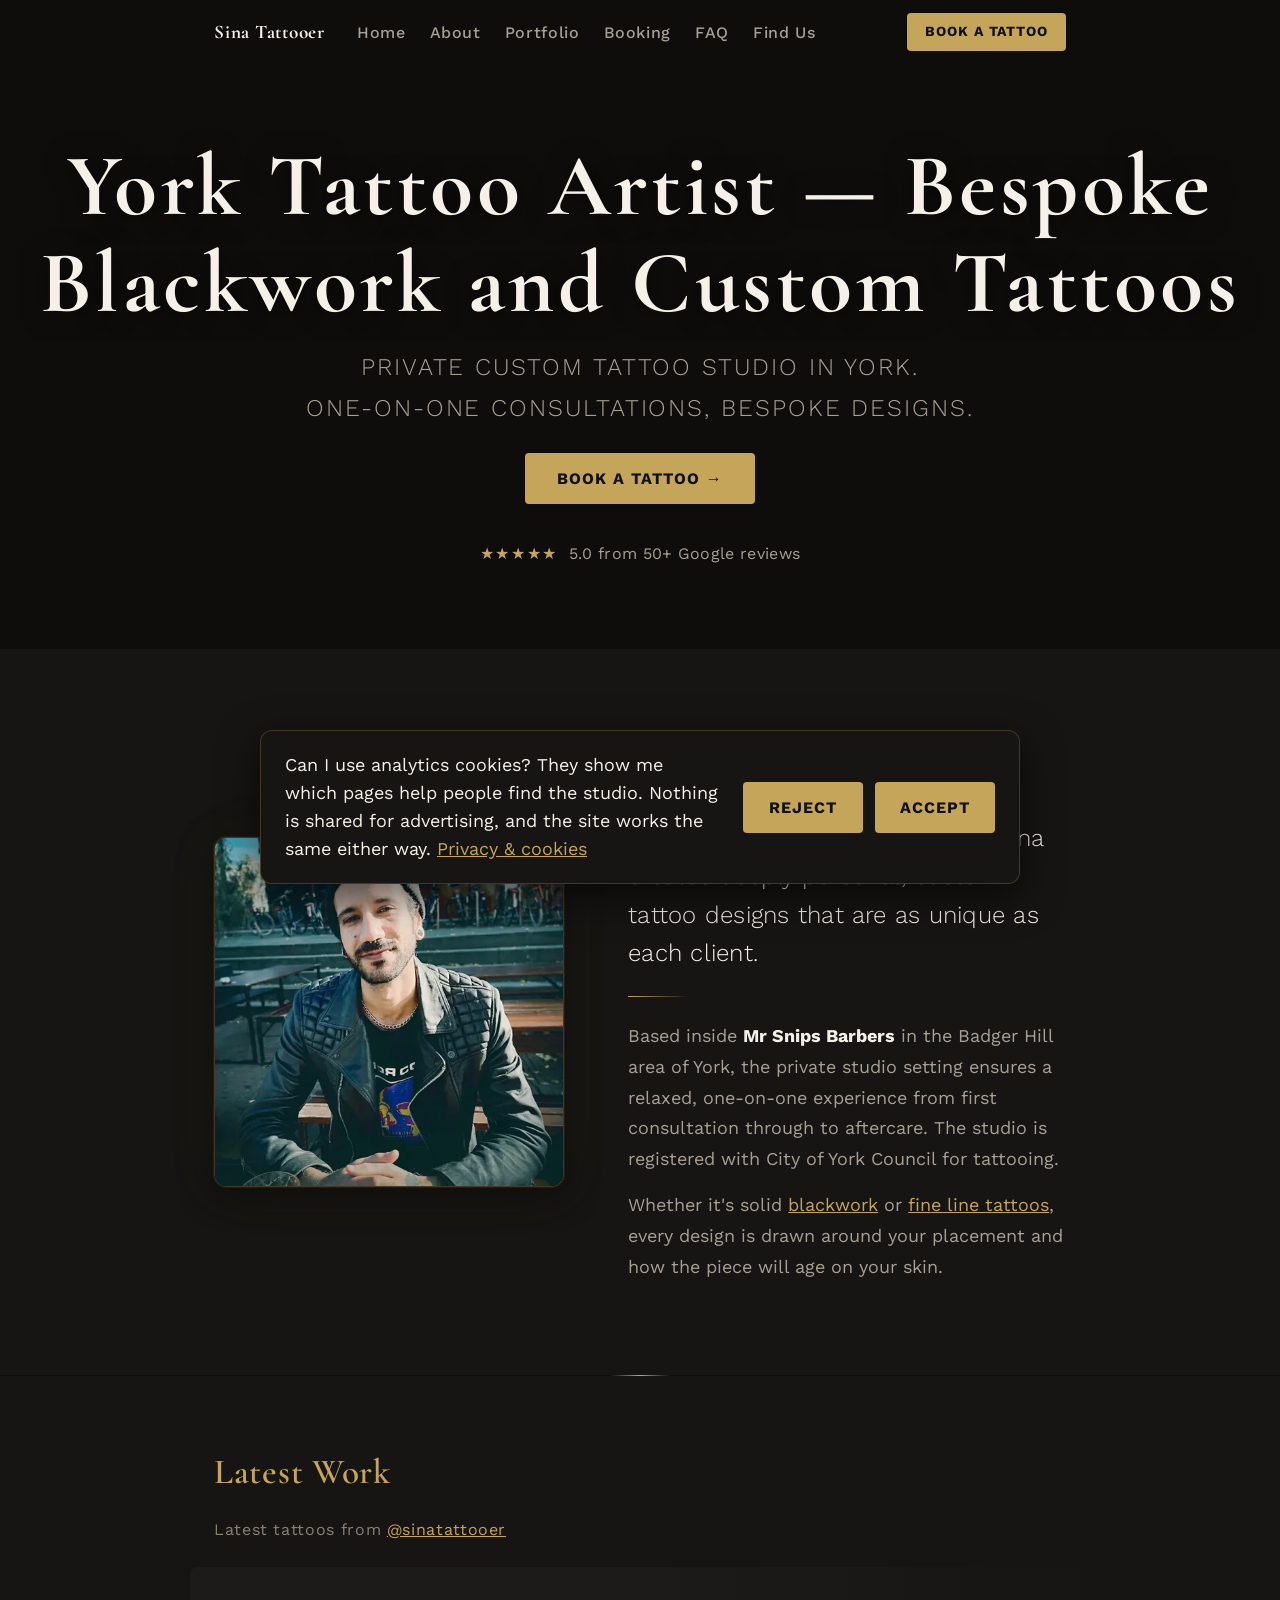
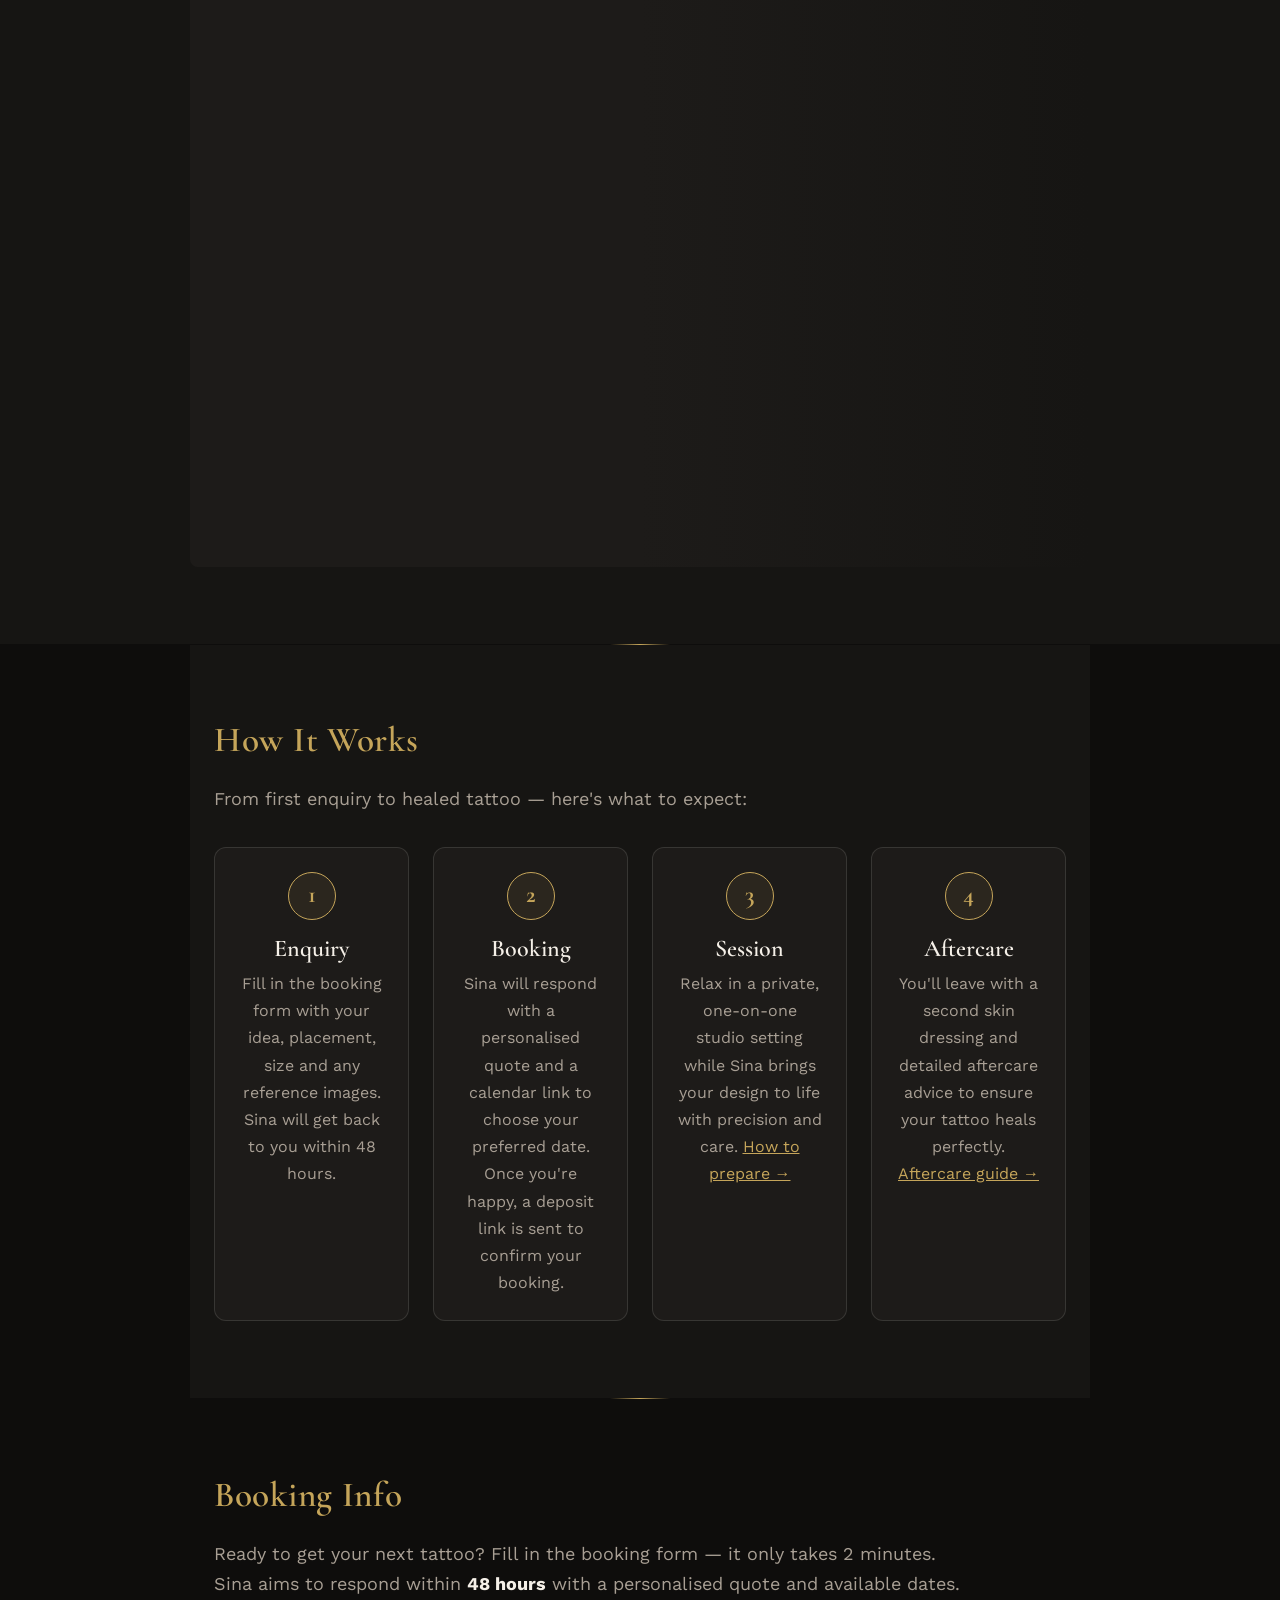
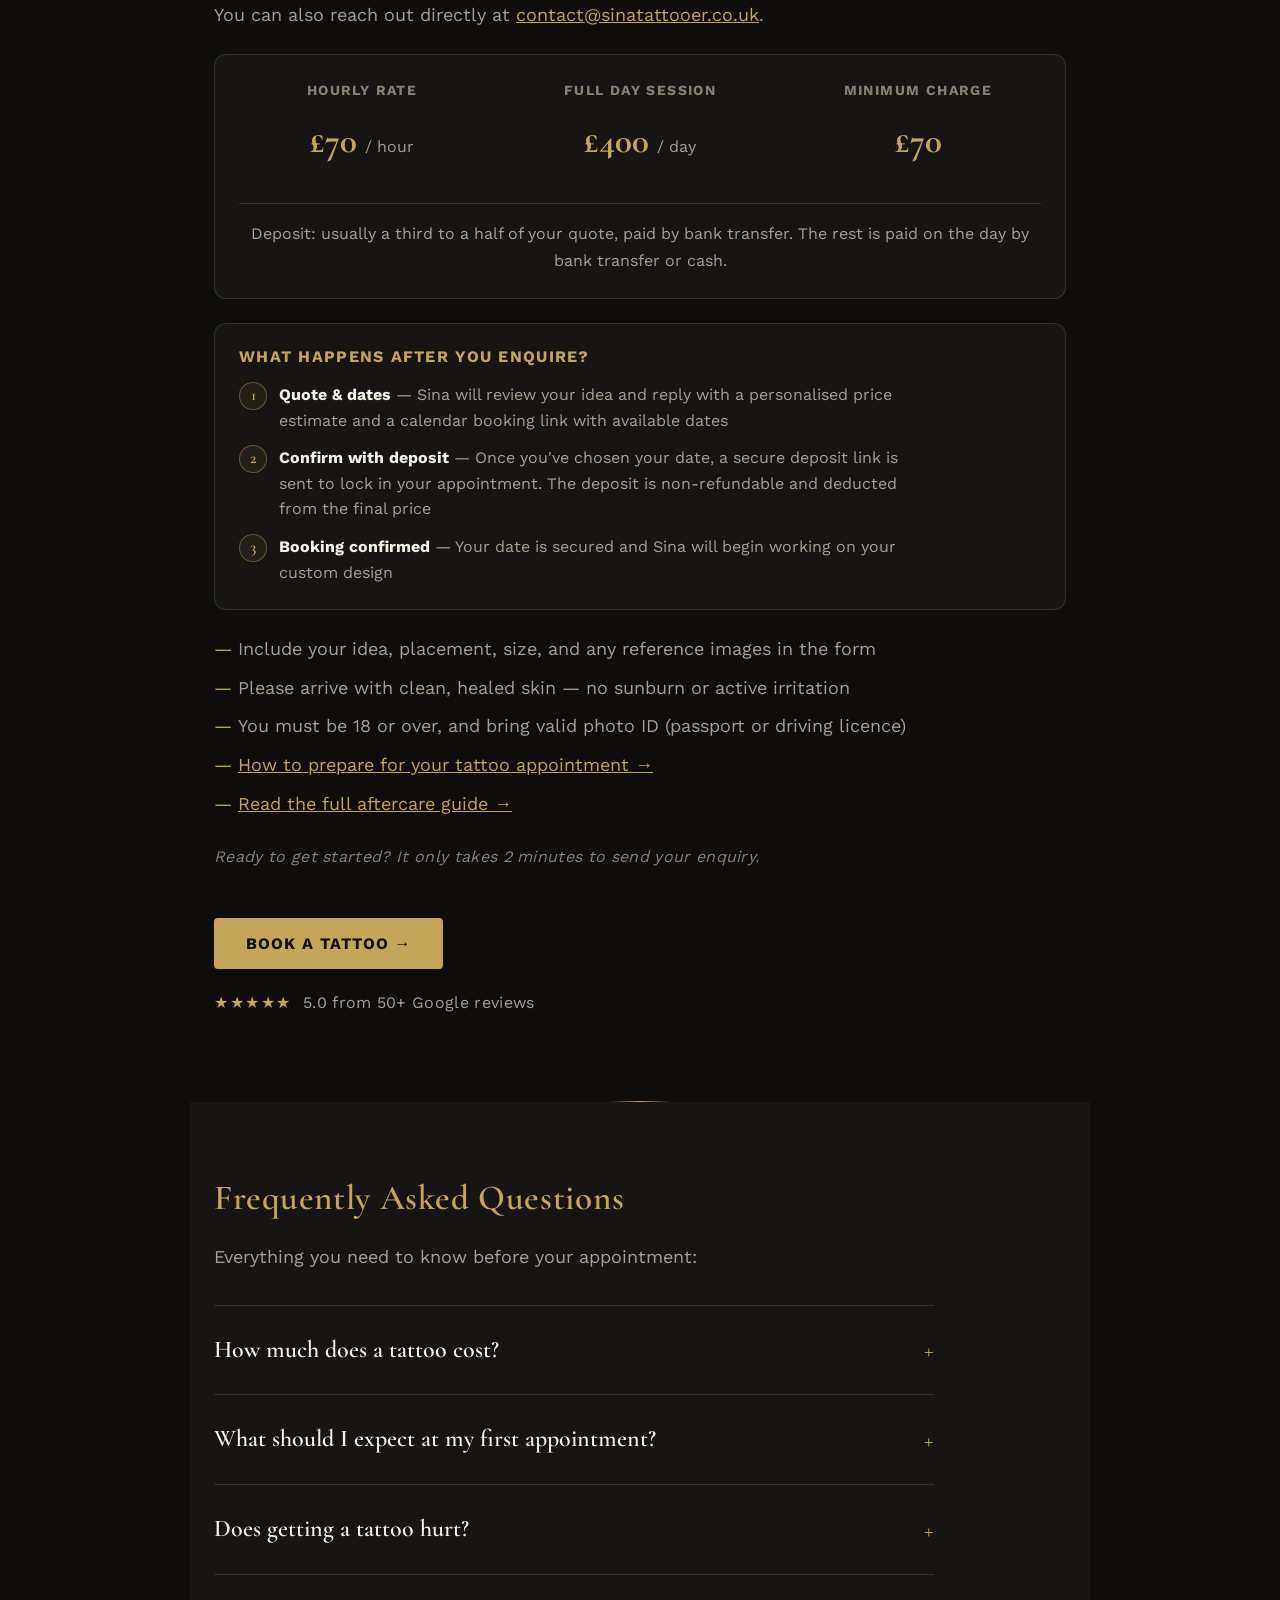
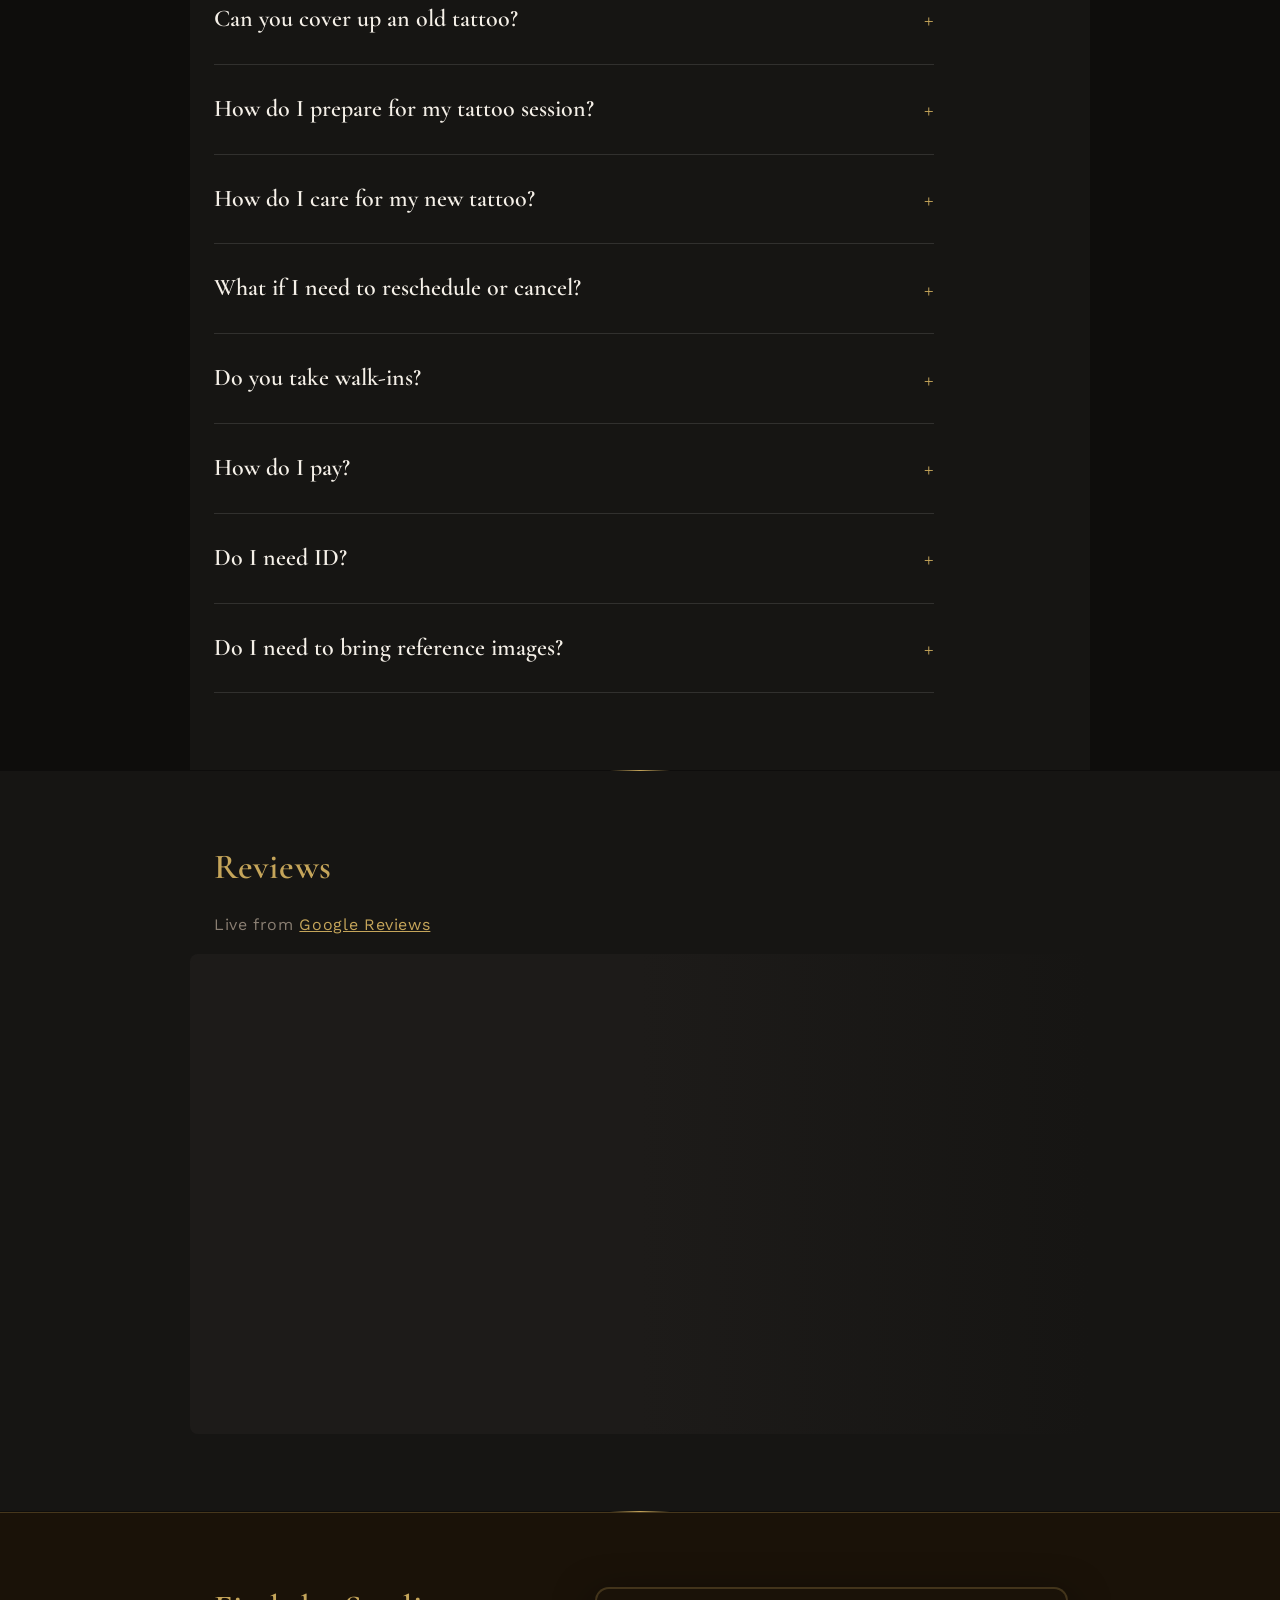
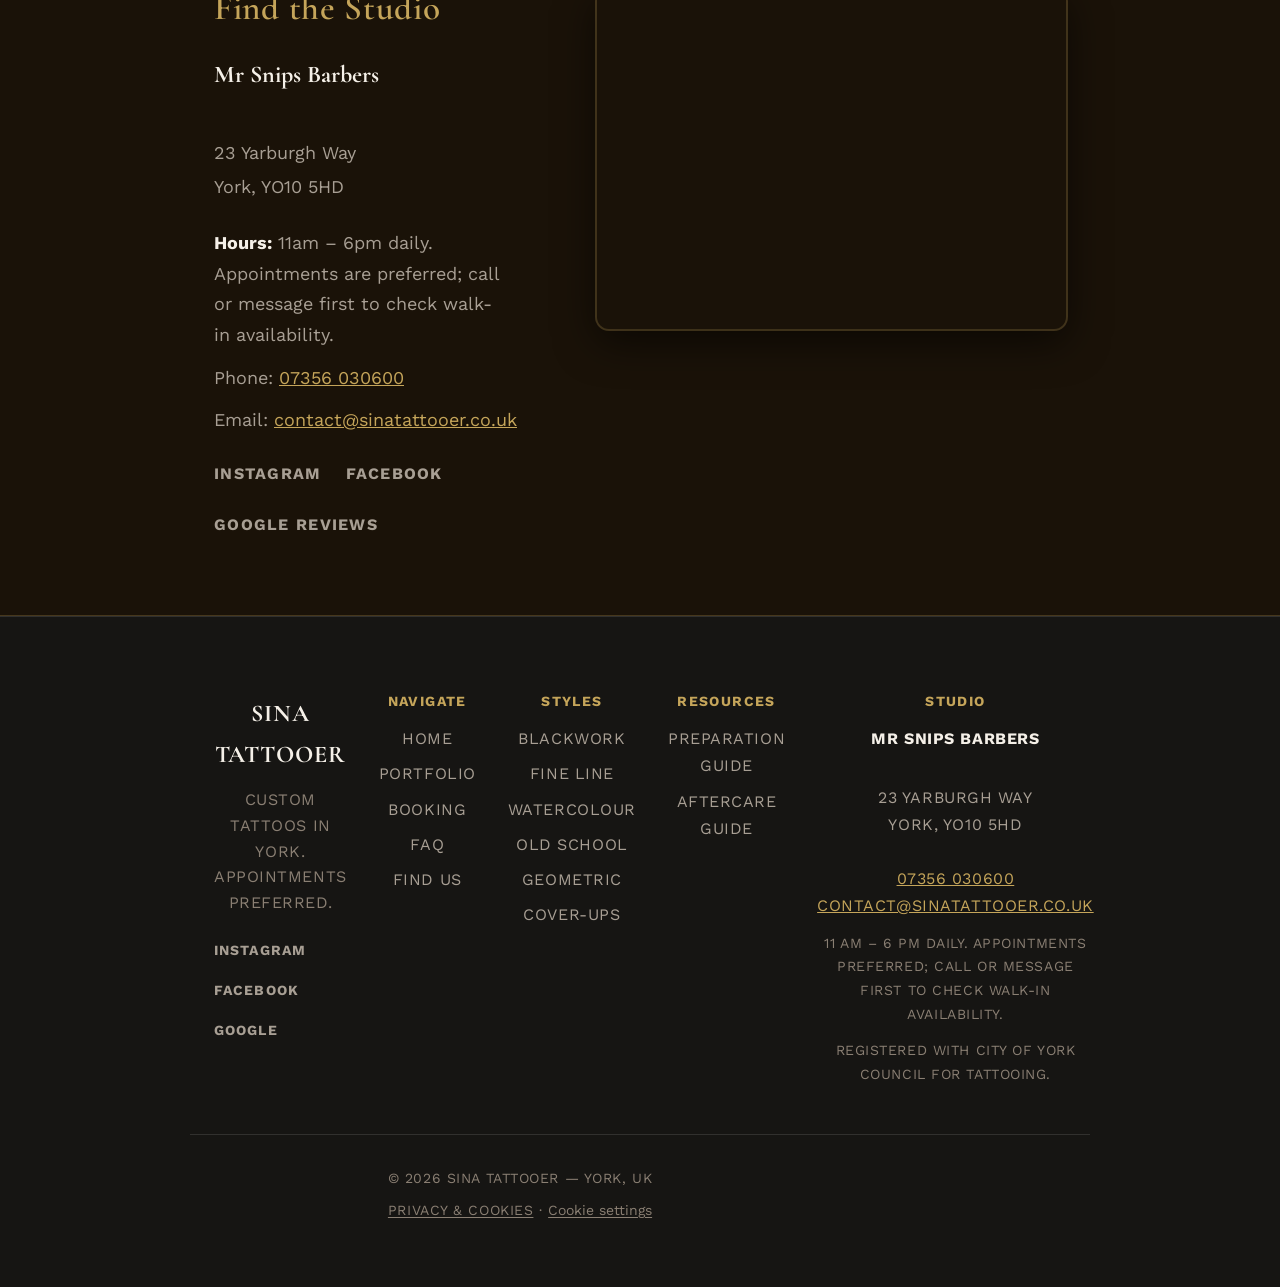
==== index.html @ f4877266 "Update studio facts, fix FAQ schema drift and enquiry tracking Owner-confirmed facts were missing or" ====
<!DOCTYPE html>
<html lang="en">

<head>
  <meta charset="UTF-8" />
  <!-- Consent Mode v2 defaults: must stay ABOVE Google Tag Manager. The visitor's choice is sent by consent.js -->
  <script>
    window.dataLayer = window.dataLayer || [];
    function gtag() { dataLayer.push(arguments); }
    (function () {
      var ok = false;
      try { var c = JSON.parse(localStorage.getItem('sina_consent')); ok = !!(c && c.v === 1 && c.analytics === true && Date.now() - c.ts < 31536000000); } catch (e) {}
      gtag('consent', 'default', { ad_storage: 'denied', ad_user_data: 'denied', ad_personalization: 'denied', analytics_storage: ok ? 'granted' : 'denied', wait_for_update: 500 });
      gtag('set', 'ads_data_redaction', true);
    })();
  </script>
  <!-- Google Tag Manager -->
  <script>(function (w, d, s, l, i) {
      if (/^(localhost|127\.0\.0\.1|\[::1\])$/.test(location.hostname)) return; // no analytics from local testing
      w[l] = w[l] || []; w[l].push({
        'gtm.start':
          new Date().getTime(), event: 'gtm.js'
      }); var f = d.getElementsByTagName(s)[0],
        j = d.createElement(s), dl = l != 'dataLayer' ? '&l=' + l : ''; j.async = true; j.src =
          'https://www.googletagmanager.com/gtm.js?id=' + i + dl; f.parentNode.insertBefore(j, f);
    })(window, document, 'script', 'dataLayer', 'GTM-ND862NVQ');</script>
  <!-- End Google Tag Manager -->

  <meta name="viewport" content="width=device-width, initial-scale=1" />
  <meta name="description"
    content="Custom tattoos in York by Sina Tattooer: blackwork, fine line, watercolour, old school and geometric, designed one-to-one in a private studio. Send an enquiry." />
  <meta name="author" content="Sina Tattooer" />
  <meta name="theme-color" content="#0e0d0c" />
  <link rel="preload" as="image" href="images/tattoo1-640.webp" media="(max-width: 640px)" fetchpriority="high" />
  <link rel="preload" as="image" href="images/tattoo1.webp" media="(min-width: 641px)" fetchpriority="high" />
  <link rel="canonical" href="https://sinatattooer.co.uk/" />

  <!-- Favicon -->
  <link rel="icon" href="/favicon.ico" sizes="any" />
  <link rel="icon" href="/favicon.svg" type="image/svg+xml" />
  <link rel="apple-touch-icon" href="/apple-touch-icon.png" />

  <!-- Open Graph / Social Sharing -->
  <meta property="og:type" content="website" />
  <meta property="og:title"
    content="Custom Tattoos in York — Private Tattoo Studio | Sina Tattooer" />
  <meta property="og:description"
    content="Custom tattoos in York by Sina Tattooer: blackwork, fine line, watercolour, old school and geometric, designed one-to-one in a private studio. Send an enquiry." />
  <meta property="og:url" content="https://sinatattooer.co.uk/" />
  <meta property="og:locale" content="en_GB" />
  <meta property="og:site_name" content="Sina Tattooer" />
  <meta property="og:image" content="https://sinatattooer.co.uk/images/tattoo1.webp" />
  <meta property="og:image:width" content="900" />
  <meta property="og:image:height" content="1200" />
  <meta property="og:image:type" content="image/webp" />
  <meta property="og:image:alt" content="Custom blackwork tattoo by Sina Tattooer, York" />

  <!-- Twitter / X Card -->
  <meta name="twitter:card" content="summary_large_image" />
  <meta name="twitter:title"
    content="Custom Tattoos in York — Private Tattoo Studio | Sina Tattooer" />
  <meta name="twitter:description"
    content="Custom tattoos in York by Sina Tattooer: blackwork, fine line, watercolour, old school and geometric, designed one-to-one in a private studio. Send an enquiry." />
  <meta name="twitter:image" content="https://sinatattooer.co.uk/images/tattoo1.webp" />
  <meta name="twitter:image:alt" content="Custom blackwork tattoo by Sina Tattooer, York" />

  <title>Custom Tattoos in York — Private Tattoo Studio | Sina Tattooer</title>

  <!-- LocalBusiness Schema Markup -->
  <script type="application/ld+json">
  {
    "@context": "https://schema.org",
    "@type": "TattooParlor",
    "name": "Sina Tattooer",
    "description": "Custom blackwork, fine line, watercolour and geometric tattoos in York. Private studio with 9 years experience. Appointments preferred.",
    "url": "https://sinatattooer.co.uk",
    "email": "contact@sinatattooer.co.uk",
    "telephone": "+447356030600",
    "image": "https://sinatattooer.co.uk/images/tattoo1.webp",
    "address": {
      "@type": "PostalAddress",
      "streetAddress": "23 Yarburgh Way, Mr Snips Barbers",
      "addressLocality": "York",
      "postalCode": "YO10 5HD",
      "addressCountry": "GB"
    },
    "geo": {
      "@type": "GeoCoordinates",
      "latitude": 53.9537,
      "longitude": -1.0393
    },
    "sameAs": [
      "https://instagram.com/sinatattooer",
      "https://facebook.com/sinatattooer"
    ],
    "areaServed": [
      {"@type": "City", "name": "York"},
      {"@type": "AdministrativeArea", "name": "North Yorkshire"}
    ],
    "openingHoursSpecification": [{
      "@type": "OpeningHoursSpecification",
      "dayOfWeek": ["Monday", "Tuesday", "Wednesday", "Thursday", "Friday", "Saturday", "Sunday"],
      "opens": "11:00",
      "closes": "18:00"
    }],
    "priceRange": "££",
    "paymentAccepted": "Cash, Bank transfer",
    "hasOfferCatalog": {
      "@type": "OfferCatalog",
      "name": "Tattoo Styles",
      "itemListElement": [
        {"@type": "Offer", "itemOffered": {"@type": "Service", "name": "Blackwork Tattoos York"}},
        {"@type": "Offer", "itemOffered": {"@type": "Service", "name": "Fine Line Tattoos York"}},
        {"@type": "Offer", "itemOffered": {"@type": "Service", "name": "Watercolour Tattoos York"}},
        {"@type": "Offer", "itemOffered": {"@type": "Service", "name": "Old School Traditional Tattoos York"}},
        {"@type": "Offer", "itemOffered": {"@type": "Service", "name": "Geometric Tattoos York"}},
        {"@type": "Offer", "itemOffered": {"@type": "Service", "name": "Cover-Up Tattoos York"}}
      ]
    }
  }
  </script>

  <!-- Fonts: Cormorant Garamond (display) + Work Sans (body), self-hosted in /fonts -->
  <link rel="preload" href="/fonts/work-sans-latin.woff2" as="font" type="font/woff2" crossorigin fetchpriority="low">
  <link rel="preload" href="/fonts/cormorant-garamond-latin.woff2" as="font" type="font/woff2" crossorigin fetchpriority="low">

  <!-- Widgets load lazily and sit below the fold, so a DNS hint is enough -->
  <link rel="dns-prefetch" href="https://w.behold.so">
  <link rel="dns-prefetch" href="https://embedsocial.com">

  <!-- Behold Instagram Feed Widget (Lazy-loaded) -->
  <script>
    (() => {
      const loadBeholdWidget = () => {
        const d = document, s = d.createElement("script");
        s.type = "module";
        s.src = "https://w.behold.so/widget.js";
        d.head.append(s);
      };
      if ('requestIdleCallback' in window) {
        requestIdleCallback(loadBeholdWidget, { timeout: 2000 });
      } else {
        setTimeout(loadBeholdWidget, 1000);
      }
    })();
  </script>

  <!-- EmbedSocial Google Reviews Widget (Lazy-loaded) -->
  <script>
    (() => {
      const loadEmbedSocial = () => {
        const d = document, s = "script", id = "EmbedSocialHashtagScript";
        if (d.getElementById(id)) { return; }
        const js = d.createElement(s);
        js.id = id;
        js.src = "https://embedsocial.com/cdn/ht.js";
        d.getElementsByTagName("head")[0].appendChild(js);
      };
      if ('requestIdleCallback' in window) {
        requestIdleCallback(loadEmbedSocial, { timeout: 3000 });
      } else {
        setTimeout(loadEmbedSocial, 2000);
      }
    })();
  </script>

  <link rel="manifest" href="/manifest.json" />
  <link rel="stylesheet" href="style.css?v=20261121a" />
</head>

<body id="top">

  <!-- Skip to content (accessibility) -->
  <a class="skip-link" href="#main">Skip to main content</a>

  <!-- ========== NAVIGATION ========== -->
  <!-- partial:nav page="home" -->
  <nav class="site-nav" id="site-nav" aria-label="Main navigation">
    <div class="nav-inner">
      <a href="#top" class="nav-logo" aria-label="Sina Tattooer — back to top">Sina Tattooer</a>
      <button class="nav-toggle" id="navToggle" aria-expanded="false" aria-controls="navMenu" aria-label="Open menu"><span></span><span></span><span></span></button>
      <ul class="nav-links" id="navMenu" role="list">
        <li><a href="#top" class="nav-link" aria-current="page">Home</a></li>
        <li><a href="#about" class="nav-link">About</a></li>
        <li><a href="/portfolio" class="nav-link">Portfolio</a></li>
        <li><a href="#booking" class="nav-link">Booking</a></li>
        <li><a href="#faq" class="nav-link">FAQ</a></li>
        <li><a href="#contact" class="nav-link">Find Us</a></li>
        <li class="nav-mobile-cta"><a href="https://tally.so/r/LZJBLj" target="_blank" rel="noopener noreferrer" class="nav-cta nav-cta--mobile">Book a Tattoo</a></li>
      </ul>
      <a href="https://tally.so/r/LZJBLj" target="_blank" rel="noopener noreferrer" class="nav-cta">Book a Tattoo</a>
    </div>
  </nav>
  <!-- /partial:nav -->

  <header class="hero">
    <div class="hero-overlay">
      <picture>
        <source media="(max-width: 640px)" srcset="images/tattoo1-640.webp" width="640" height="853" />
        <img src="images/tattoo1.webp" alt="Custom blackwork tattoo by Sina Tattooer, York" class="hero-bg" width="900"
          height="1200" loading="eager" decoding="async" fetchpriority="high" />
      </picture>
      <div class="hero-content">
        <h1>York Tattoo Artist &mdash; Bespoke Blackwork and Custom Tattoos</h1>
        <p class="hero-tagline">Private custom tattoo studio in York.<br>One-on-one consultations, bespoke designs.</p>
        <a href="https://tally.so/r/LZJBLj" target="_blank" rel="noopener noreferrer" class="btn-book">Book a Tattoo
          &rarr;</a>
        <p class="rating-line"><a href="https://maps.google.com/?cid=9494495319318612564" target="_blank"
            rel="noopener noreferrer"><span aria-hidden="true">&#9733;&#9733;&#9733;&#9733;&#9733;</span> 5.0 from 50+ Google reviews</a></p>
      </div>
    </div>
  </header>

  <main id="main">
    <section class="about" id="about">
      <div class="about-inner container">
        <div class="about-portrait">
          <img src="images/sina-portrait.webp" srcset="images/sina-portrait-512.webp 512w, images/sina-portrait.webp 1024w"
            sizes="(max-width: 600px) 90vw, 380px" alt="Sina — tattoo artist based in York" width="500" height="500"
            loading="lazy" decoding="async" fetchpriority="low" />
        </div>
        <div class="about-text">
          <h2>About Me</h2>
          <p class="about-lead">With over 9 years of professional tattooing experience since 2017, Sina creates deeply
            personal, custom
            tattoo designs that are as unique as each client.</p>
          <hr class="about-divider" />
          <p>Based inside <strong>Mr Snips Barbers</strong> in the Badger Hill area of York, the private studio setting
            ensures a relaxed, one-on-one experience from first consultation through to aftercare. The studio is
            registered with City of York Council for tattooing.</p>
          <p>Whether it's solid <a href="/blackwork-tattoos-york">blackwork</a> or
            <a href="/fineline-tattoos-york">fine line tattoos</a>, every design is drawn around your placement and
            how the piece will age on your skin.</p>
        </div>
      </div>
    </section>

    <hr class="section-divider" aria-hidden="true" />

    <!-- Latest Work: Live Instagram feed via Behold -->
    <section class="portfolio reveal" id="latest-work">
      <div class="container">
        <h2>Latest Work</h2>
        <p class="portfolio-sub">Latest tattoos from <a href="https://instagram.com/sinatattooer" target="_blank"
            rel="noopener noreferrer">@sinatattooer</a></p>
      </div>
      <div class="behold-wrapper skeleton-wrap">
        <behold-widget feed-id="Q0HZVWoPpxhbtybaeSIp"></behold-widget>
        <noscript>
          <p style="text-align:center;color:var(--color-text-muted);padding:var(--space-8) var(--space-4);">
            View the latest tattoos on
            <a href="https://instagram.com/sinatattooer" target="_blank" rel="noopener noreferrer">Instagram @sinatattooer</a>.
          </p>
        </noscript>
      </div>
    </section>

    <hr class="section-divider" aria-hidden="true" />

    <!-- How It Works -->
    <section class="process container reveal" id="process">
      <h2>How It Works</h2>
      <p>From first enquiry to healed tattoo &mdash; here's what to expect:</p>
      <div class="process-steps">
        <div class="process-step">
          <div class="process-number">1</div>
          <h3>Enquiry</h3>
          <p>Fill in the booking form with your idea, placement, size and any reference images. Sina will get back to
            you within 48 hours.</p>
        </div>
        <div class="process-step">
          <div class="process-number">2</div>
          <h3>Booking</h3>
          <p>Sina will respond with a personalised quote and a calendar link to choose your preferred date. Once you're
            happy, a deposit link is sent to confirm your booking.</p>
        </div>
        <div class="process-step">
          <div class="process-number">3</div>
          <h3>Session</h3>
          <p>Relax in a private, one-on-one studio setting while Sina brings your design to life with precision and
            care. <a href="/tattoo-preparation">How to prepare &rarr;</a></p>
        </div>
        <div class="process-step">
          <div class="process-number">4</div>
          <h3>Aftercare</h3>
          <p>You'll leave with a second skin dressing and detailed aftercare advice to ensure your tattoo heals
            perfectly. <a href="/tattoo-aftercare">Aftercare guide &rarr;</a></p>
        </div>
      </div>
    </section>

    <hr class="section-divider" aria-hidden="true" />

    <section class="booking container reveal" id="booking">
      <h2>Booking Info</h2>
      <p>Ready to get your next tattoo? Fill in the booking form &mdash; it only takes 2 minutes. Sina aims to respond
        within <strong>48 hours</strong> with a personalised quote and available dates. You can also reach out directly
        at <a href="mailto:contact@sinatattooer.co.uk">contact@sinatattooer.co.uk</a>.</p>

      <div class="pricing-highlight">
        <div class="pricing-item">
          <p class="pricing-label">Hourly Rate</p>
          <p class="pricing-value">&pound;70 <span>/ hour</span></p>
        </div>
        <div class="pricing-item">
          <p class="pricing-label">Full Day Session</p>
          <p class="pricing-value">&pound;400 <span>/ day</span></p>
        </div>
        <div class="pricing-item">
          <p class="pricing-label">Minimum Charge</p>
          <p class="pricing-value">&pound;70</p>
        </div>
        <p class="pricing-note">Deposit: usually a third to a half of your quote, paid by bank transfer. The rest is
          paid on the day by bank transfer or cash.</p>
      </div>

      <div class="booking-steps">
        <h3>What happens after you enquire?</h3>
        <ol class="booking-process-list">
          <li><strong>Quote &amp; dates</strong> &mdash; Sina will review your idea and reply with a personalised price
            estimate and a calendar booking link with available dates</li>
          <li><strong>Confirm with deposit</strong> &mdash; Once you've chosen your date, a secure deposit link is sent
            to lock in your appointment. The deposit is non-refundable and deducted from the final price</li>
          <li><strong>Booking confirmed</strong> &mdash; Your date is secured and Sina will begin working on your custom
            design</li>
        </ol>
      </div>

      <ul role="list">
        <li>Include your idea, placement, size, and any reference images in the form</li>
        <li>Please arrive with clean, healed skin &mdash; no sunburn or active irritation</li>
        <li>You must be 18 or over, and bring valid photo ID (passport or driving licence)</li>
        <li><a href="/tattoo-preparation">How to prepare for your tattoo appointment &rarr;</a></li>
        <li><a href="/tattoo-aftercare">Read the full aftercare guide &rarr;</a></li>
      </ul>
      <p class="booking-cta-note">Ready to get started? It only takes 2 minutes to send your enquiry.</p>
      <a href="https://tally.so/r/LZJBLj" target="_blank" rel="noopener noreferrer" class="btn-book btn-book--dark">Book
        a Tattoo &rarr;</a>
      <p class="rating-line"><a href="https://maps.google.com/?cid=9494495319318612564" target="_blank"
          rel="noopener noreferrer"><span aria-hidden="true">&#9733;&#9733;&#9733;&#9733;&#9733;</span> 5.0 from 50+ Google reviews</a></p>
    </section>

    <hr class="section-divider" aria-hidden="true" />

    <!-- FAQ Section -->
    <section class="faq container reveal" id="faq">
      <h2>Frequently Asked Questions</h2>
      <p>Everything you need to know before your appointment:</p>

      <div class="faq-list">
        <div class="faq-item">
          <button class="faq-question" aria-expanded="false">How much does a tattoo cost?</button>
          <div class="faq-answer" role="region">
            <div class="faq-answer-inner">
              <p>Sina charges <strong>&pound;70 per hour</strong> or <strong>&pound;400 for a full day session</strong>.
                The total cost depends on the size, detail and placement of your tattoo. A personalised quote will be
                provided after reviewing your enquiry.</p>
              <p>A non-refundable deposit is required to secure your appointment. This deposit is deducted from the
                final price on the day of your session.</p>
            </div>
          </div>
        </div>

        <div class="faq-item">
          <button class="faq-question" aria-expanded="false">What should I expect at my first appointment?</button>
          <div class="faq-answer" role="region">
            <div class="faq-answer-inner">
              <p>On the day, Sina will walk you through the design, discuss placement and sizing, and apply a stencil so
                you can see exactly how it will look before any ink touches skin. The studio is private and relaxed and
                you can have as many breaks as you need.</p>
              <p>Please arrive well-rested, hydrated, and having eaten a proper meal. Avoid alcohol for at least 24
                hours beforehand.</p>
            </div>
          </div>
        </div>

        <div class="faq-item">
          <button class="faq-question" aria-expanded="false">Does getting a tattoo hurt?</button>
          <div class="faq-answer" role="region">
            <div class="faq-answer-inner">
              <p>Pain levels vary depending on the placement, your personal tolerance, and the size of the piece. Areas
                with thinner skin or closer to bone (ribs, spine, inner arm) tend to be more sensitive, while fleshier
                areas (outer arm, thigh, calf) are generally more comfortable.</p>
              <p>Most clients describe the sensation as a scratching or vibrating feeling rather than sharp pain. Sina
                works at a comfortable pace and is happy to take breaks whenever needed.</p>
              <p>Numbing cream isn't needed for most placements, but it's fine for very sensitive areas or large
                blackout work. Mention it when you enquire.</p>
            </div>
          </div>
        </div>

        <div class="faq-item">
          <button class="faq-question" aria-expanded="false">Can you cover up an old tattoo?</button>
          <div class="faq-answer" role="region">
            <div class="faq-answer-inner">
              <p>Yes! Sina has extensive experience with cover-ups and reworks, using blackwork, Japanese or
                traditional approaches depending on the piece. The best approach depends on the existing tattoo's
                size, colour and placement. Send a clear photo of the current tattoo in your booking form and Sina
                will advise on what's possible.</p>
              <p>Options will be discussed during your consultation. <a href="/cover-up-tattoos-york">More about
                cover-ups &rarr;</a></p>
            </div>
          </div>
        </div>

        <div class="faq-item">
          <button class="faq-question" aria-expanded="false">How do I prepare for my tattoo session?</button>
          <div class="faq-answer" role="region">
            <div class="faq-answer-inner">
              <p>To get the best results and most comfortable experience:</p>
              <ul>
                <li><strong>Eat a good meal</strong> before your appointment &mdash; low blood sugar can make you feel
                  lightheaded</li>
                <li><strong>Stay hydrated</strong> in the days leading up to your session</li>
                <li><strong>Avoid alcohol</strong> for at least 24 hours before your appointment &mdash; it thins the
                  blood</li>
                <li><strong>Wear comfortable clothing</strong> that allows easy access to the tattoo area</li>
                <li><strong>Avoid sunburn</strong> &mdash; tattooing sunburnt or irritated skin is not possible</li>
              </ul>
              <p><a href="/tattoo-preparation">Read the full preparation guide &rarr;</a></p>
            </div>
          </div>
        </div>

        <div class="faq-item">
          <button class="faq-question" aria-expanded="false">How do I care for my new tattoo?</button>
          <div class="faq-answer" role="region">
            <div class="faq-answer-inner">
              <p>Sina uses <strong>second skin</strong> (a medical-grade transparent adhesive film) to protect your
                fresh tattoo. Keep it on for up to 72 hours, then gently remove in a warm shower. After removal,
                wash with lukewarm water and fragrance-free antibacterial soap, pat dry with a clean paper towel.</p>
              <p>You'll also be recommended a <strong>specialist aftercare cream</strong> available at the studio for a
                small cost. Apply a thin layer 2&ndash;3 times daily for the first 2 weeks. Avoid baths, swimming, direct
                sunlight and tight clothing during healing.</p>
              <p>Your tattoo will peel and may feel itchy &mdash; <strong>do not pick or scratch.</strong> Once fully
                healed (4&ndash;6 weeks), always apply SPF 30+ sunscreen to protect your tattoo from fading.</p>
              <p><a href="/tattoo-aftercare">Read the full aftercare guide &rarr;</a></p>
            </div>
          </div>
        </div>

        <div class="faq-item">
          <button class="faq-question" aria-expanded="false">What if I need to reschedule or cancel?</button>
          <div class="faq-answer" role="region">
            <div class="faq-answer-inner">
              <p>Life happens &mdash; if you need to reschedule, please give at least 48 hours. Your deposit can be
                transferred to a new date.</p>
              <p>Late cancellations or no-shows will result in the loss of your deposit, as the time slot has been
                reserved exclusively for you and custom design work may have already begun.</p>
            </div>
          </div>
        </div>

        <div class="faq-item">
          <button class="faq-question" aria-expanded="false">Do you take walk-ins?</button>
          <div class="faq-answer" role="region">
            <div class="faq-answer-inner">
              <p>Appointments are preferred, but walk-ins are possible when there's a free slot. Call or message first
                to check walk-in availability: <a href="tel:+447356030600">07356 030600</a>.</p>
            </div>
          </div>
        </div>

        <div class="faq-item">
          <button class="faq-question" aria-expanded="false">How do I pay?</button>
          <div class="faq-answer" role="region">
            <div class="faq-answer-inner">
              <p>The deposit is usually a third to a half of your quote. It's paid by bank transfer, using the payment
                link in your booking confirmation email. The rest is paid on the day by bank transfer or cash. Card
                payments aren't accepted.</p>
              <p>The payment link only arrives in your booking confirmation email, after you've chosen a date. If anyone
                else asks you for a deposit in Sina's name, check with Sina first on
                <a href="tel:+447356030600">07356 030600</a>.</p>
            </div>
          </div>
        </div>

        <div class="faq-item">
          <button class="faq-question" aria-expanded="false">Do I need ID?</button>
          <div class="faq-answer" role="region">
            <div class="faq-answer-inner">
              <p>Yes. By UK law you must be 18 or over to get a tattoo, so please bring valid photo ID (passport or
                driving licence) to your appointment.</p>
            </div>
          </div>
        </div>

        <div class="faq-item">
          <button class="faq-question" aria-expanded="false">Do I need to bring reference images?</button>
          <div class="faq-answer" role="region">
            <div class="faq-answer-inner">
              <p>Reference images are incredibly helpful but not essential. They give Sina a clear idea of the style,
                mood and elements you're drawn to. You can include them in the booking form or send them via email.</p>
              <p>Even if you only have a rough idea, Sina will work with you to develop the concept into a finished
                design you'll love.</p>
            </div>
          </div>
        </div>
      </div>
    </section>

    <hr class="section-divider" aria-hidden="true" />

    <!-- Reviews: Live Google Reviews via EmbedSocial -->
    <section class="reviews reveal">
      <div class="container">
        <h2>Reviews</h2>
        <p class="reviews-sub">Live from <a href="https://g.page/r/CVRKmF0wOcODEAE/review" target="_blank"
            rel="noopener noreferrer">Google Reviews</a></p>
      </div>
      <div class="reviews-widget-wrapper skeleton-wrap">
        <div class="embedsocial-hashtag" data-ref="88aab0bce4aebfb8c0a45e082e4282576ff6c642" data-lazyload="yes">
          <a class="feed-powered-by-es feed-powered-by-es-feed-img es-widget-branding"
            href="https://embedsocial.com/google-reviews-widget/" target="_blank" title="Embed Google reviews">
            <img src="https://embedsocial.com/cdn/icon/embedsocial-logo.webp" alt="EmbedSocial" width="20" height="20"
              loading="lazy" />
            <div class="es-widget-branding-text">Embed Google reviews</div>
          </a>
        </div>
        <noscript>
          <p style="text-align:center;color:var(--color-text-muted);padding:var(--space-8) var(--space-4);">
            Read all reviews on
            <a href="https://g.page/r/CVRKmF0wOcODEAE/review" target="_blank" rel="noopener noreferrer">Google</a>.
          </p>
        </noscript>
      </div>
    </section>

    <hr class="section-divider" aria-hidden="true" />

    <!-- Contact & Map -->
    <section class="contact" id="contact">
      <div class="contact-inner">
        <div class="contact-details">
          <h2>Find the Studio</h2>
          <p class="contact-address">
            <strong>Mr Snips Barbers</strong><br />
            23 Yarburgh Way<br />
            York, YO10 5HD
          </p>
          <p class="contact-hours"><strong>Hours:</strong> 11am &ndash; 6pm daily. Appointments are preferred; call or
            message first to check walk-in availability.</p>
          <p class="contact-phone">Phone: <a href="tel:+447356030600">07356 030600</a></p>
          <p class="contact-email">Email: <a href="mailto:contact@sinatattooer.co.uk">contact@sinatattooer.co.uk</a></p>
          <nav class="socials" aria-label="Social media links">
            <a href="https://instagram.com/sinatattooer" target="_blank" rel="noopener noreferrer"
              aria-label="Follow Sina Tattooer on Instagram">Instagram</a>
            <a href="https://facebook.com/sinatattooer" target="_blank" rel="noopener noreferrer"
              aria-label="Follow Sina Tattooer on Facebook">Facebook</a>
            <a href="https://g.page/r/CVRKmF0wOcODEAE/review" target="_blank" rel="noopener noreferrer"
              aria-label="Read Sina Tattooer reviews on Google">Google
              Reviews</a>
          </nav>
        </div>
        <div class="contact-map">
          <iframe
            src="https://www.google.com/maps/embed?pb=!1m18!1m12!1m3!1d2347.765971913322!2d-1.0393137232309981!3d53.953664472471665!2m3!1f0!2f0!3f0!3m2!1i1024!2i768!4f13.1!3m3!1m2!1s0x487931349112d19b%3A0x83c339305d984a54!2sSina%20Tattooer!5e0!3m2!1sen!2suk!4v1757958345921!5m2!1sen!2suk"
            width="600" height="340" style="border:0;" allowfullscreen="" loading="lazy"
            referrerpolicy="no-referrer-when-downgrade" title="Sina Tattooer location on Google Maps"
            aria-label="Interactive Google Map showing Sina Tattooer studio location at Mr Snips Barbers, York"></iframe>
        </div>
      </div>
    </section>
  </main>

  <!-- Back to Top -->
  <button class="back-to-top" id="backToTop" aria-label="Back to top">&uarr;</button>

  <!-- partial:footer -->
  <footer class="site-footer">
    <div class="footer-inner">
      <div class="footer-brand">
        <a href="/" class="footer-logo">Sina Tattooer</a>
        <p class="footer-tagline">Custom tattoos in York.<br>Appointments preferred.</p>
        <nav class="footer-social" aria-label="Social media"><a href="https://instagram.com/sinatattooer" target="_blank" rel="noopener noreferrer" aria-label="Instagram">Instagram</a><a href="https://facebook.com/sinatattooer" target="_blank" rel="noopener noreferrer" aria-label="Facebook">Facebook</a><a href="https://g.page/r/CVRKmF0wOcODEAE/review" target="_blank" rel="noopener noreferrer" aria-label="Google Reviews">Google</a></nav>
      </div>
      <div class="footer-col">
        <h3>Navigate</h3>
        <ul>
          <li><a href="/">Home</a></li>
          <li><a href="/portfolio">Portfolio</a></li>
          <li><a href="/#booking">Booking</a></li>
          <li><a href="/#faq">FAQ</a></li>
          <li><a href="/#contact">Find Us</a></li>
        </ul>
      </div>
      <div class="footer-col">
        <h3>Styles</h3>
        <ul>
          <li><a href="/blackwork-tattoos-york">Blackwork</a></li>
          <li><a href="/fineline-tattoos-york">Fine Line</a></li>
          <li><a href="/watercolour-tattoos-york">Watercolour</a></li>
          <li><a href="/oldschool-tattoos-york">Old School</a></li>
          <li><a href="/geometric-tattoos-york">Geometric</a></li>
          <li><a href="/cover-up-tattoos-york">Cover-ups</a></li>
        </ul>
      </div>
      <div class="footer-col">
        <h3>Resources</h3>
        <ul>
          <li><a href="/tattoo-preparation">Preparation Guide</a></li>
          <li><a href="/tattoo-aftercare">Aftercare Guide</a></li>
        </ul>
      </div>
      <div class="footer-col footer-contact">
        <h3>Studio</h3>
        <address><strong>Mr Snips Barbers</strong><br>23 Yarburgh Way<br>York, YO10 5HD<br><br><a href="tel:+447356030600">07356 030600</a><br><a href="mailto:contact@sinatattooer.co.uk">contact@sinatattooer.co.uk</a></address>
        <p class="footer-hours">11 am – 6 pm daily. Appointments preferred; call or message first to check walk-in availability.</p>
        <p class="footer-hours">Registered with City of York Council for tattooing.</p>
      </div>
    </div>
    <div class="footer-bottom">
      <p>&copy; <span id="footer-year">2026</span> Sina Tattooer &mdash; York, UK</p>
      <p class="footer-legal"><a href="/privacy">Privacy &amp; cookies</a> &middot; <button type="button" class="footer-cookie-btn" data-cookie-settings>Cookie settings</button></p>
    </div>
  </footer>
  <!-- /partial:footer -->

  <script src="components.js?v=20261111a"></script>
  <script src="main.js?v=20261111a"></script>

  <!-- FAQPage Schema -->
  <script type="application/ld+json">
  {
    "@context": "https://schema.org",
    "@type": "FAQPage",
    "mainEntity": [
      {
        "@type": "Question",
        "name": "How much does a tattoo cost?",
        "acceptedAnswer": {
          "@type": "Answer",
          "text": "Sina charges £70 per hour or £400 for a full day session. The total cost depends on the size, detail and placement of your tattoo. A personalised quote will be provided after reviewing your enquiry. A non-refundable deposit is required to secure your appointment. This deposit is deducted from the final price on the day of your session."
        }
      },
      {
        "@type": "Question",
        "name": "What should I expect at my first appointment?",
        "acceptedAnswer": {
          "@type": "Answer",
          "text": "On the day, Sina will walk you through the design, discuss placement and sizing, and apply a stencil so you can see exactly how it will look before any ink touches skin. The studio is private and relaxed and you can have as many breaks as you need. Please arrive well-rested, hydrated, and having eaten a proper meal. Avoid alcohol for at least 24 hours beforehand."
        }
      },
      {
        "@type": "Question",
        "name": "Does getting a tattoo hurt?",
        "acceptedAnswer": {
          "@type": "Answer",
          "text": "Pain levels vary depending on the placement, your personal tolerance, and the size of the piece. Areas with thinner skin or closer to bone (ribs, spine, inner arm) tend to be more sensitive, while fleshier areas (outer arm, thigh, calf) are generally more comfortable. Most clients describe the sensation as a scratching or vibrating feeling rather than sharp pain. Sina works at a comfortable pace and is happy to take breaks whenever needed. Numbing cream isn't needed for most placements, but it's fine for very sensitive areas or large blackout work. Mention it when you enquire."
        }
      },
      {
        "@type": "Question",
        "name": "Can you cover up an old tattoo?",
        "acceptedAnswer": {
          "@type": "Answer",
          "text": "Yes! Sina has extensive experience with cover-ups and reworks, using blackwork, Japanese or traditional approaches depending on the piece. The best approach depends on the existing tattoo's size, colour and placement. Send a clear photo of the current tattoo in your booking form and Sina will advise on what's possible. Options will be discussed during your consultation."
        }
      },
      {
        "@type": "Question",
        "name": "How do I prepare for my tattoo session?",
        "acceptedAnswer": {
          "@type": "Answer",
          "text": "Eat a good meal before your appointment — low blood sugar can make you feel lightheaded. Stay hydrated in the days leading up to your session. Avoid alcohol for at least 24 hours before your appointment — it thins the blood. Wear comfortable clothing that allows easy access to the tattoo area. Avoid sunburn — tattooing sunburnt or irritated skin is not possible."
        }
      },
      {
        "@type": "Question",
        "name": "How do I care for my new tattoo?",
        "acceptedAnswer": {
          "@type": "Answer",
          "text": "Sina uses second skin (a medical-grade transparent adhesive film) to protect your fresh tattoo. Keep it on for up to 72 hours, then gently remove in a warm shower. After removal, wash with lukewarm water and fragrance-free antibacterial soap, pat dry with a clean paper towel. You'll also be recommended a specialist aftercare cream available at the studio for a small cost. Apply a thin layer 2–3 times daily for the first 2 weeks. Avoid baths, swimming, direct sunlight and tight clothing during healing. Your tattoo will peel and may feel itchy — do not pick or scratch. Once fully healed (4–6 weeks), always apply SPF 30+ sunscreen to protect your tattoo from fading."
        }
      },
      {
        "@type": "Question",
        "name": "What if I need to reschedule or cancel?",
        "acceptedAnswer": {
          "@type": "Answer",
          "text": "Life happens — if you need to reschedule, please give at least 48 hours. Your deposit can be transferred to a new date. Late cancellations or no-shows will result in the loss of your deposit, as the time slot has been reserved exclusively for you and custom design work may have already begun."
        }
      },
      {
        "@type": "Question",
        "name": "Do you take walk-ins?",
        "acceptedAnswer": {
          "@type": "Answer",
          "text": "Appointments are preferred, but walk-ins are possible when there's a free slot. Call or message first to check walk-in availability: 07356 030600."
        }
      },
      {
        "@type": "Question",
        "name": "How do I pay?",
        "acceptedAnswer": {
          "@type": "Answer",
          "text": "The deposit is usually a third to a half of your quote. It's paid by bank transfer, using the payment link in your booking confirmation email. The rest is paid on the day by bank transfer or cash. Card payments aren't accepted. The payment link only arrives in your booking confirmation email, after you've chosen a date. If anyone else asks you for a deposit in Sina's name, check with Sina first on 07356 030600."
        }
      },
      {
        "@type": "Question",
        "name": "Do I need ID?",
        "acceptedAnswer": {
          "@type": "Answer",
          "text": "Yes. By UK law you must be 18 or over to get a tattoo, so please bring valid photo ID (passport or driving licence) to your appointment."
        }
      },
      {
        "@type": "Question",
        "name": "Do I need to bring reference images?",
        "acceptedAnswer": {
          "@type": "Answer",
          "text": "Reference images are incredibly helpful but not essential. They give Sina a clear idea of the style, mood and elements you're drawn to. You can include them in the booking form or send them via email. Even if you only have a rough idea, Sina will work with you to develop the concept into a finished design you'll love."
        }
      }
    ]
  }
  </script>
  <script src="consent.js?v=20261105" defer></script>
</body>

</html>
---- style.css ----
/* ==============================================
   ART DIRECTION: Tattoo studio — dark, editorial, craft
   Palette: near-black surfaces, off-white text, warm gold accent
   Typography: Cormorant Garamond (display) + Work Sans (body)
   Density: spacious sections, tight portfolio grid
   ============================================== */

/* --- Design Tokens --- */
/* --- Fonts (self-hosted, latin subset, SIL Open Font License) --- */
@font-face {
  font-family: 'Work Sans';
  font-style: normal;
  font-weight: 300 700;
  font-display: swap;
  src: url('/fonts/work-sans-latin.woff2') format('woff2');
  unicode-range: U+0000-00FF, U+0131, U+0152-0153, U+02BB-02BC, U+02C6, U+02DA, U+02DC, U+0304, U+0308, U+0329, U+2000-206F, U+20AC, U+2122, U+2191, U+2193, U+2212, U+2215, U+FEFF, U+FFFD;
}

@font-face {
  font-family: 'Cormorant Garamond';
  font-style: normal;
  font-weight: 400 700;
  font-display: swap;
  src: url('/fonts/cormorant-garamond-latin.woff2') format('woff2');
  unicode-range: U+0000-00FF, U+0131, U+0152-0153, U+02BB-02BC, U+02C6, U+02DA, U+02DC, U+0304, U+0308, U+0329, U+2000-206F, U+20AC, U+2122, U+2191, U+2193, U+2212, U+2215, U+FEFF, U+FFFD;
}

@font-face {
  font-family: 'Cormorant Garamond';
  font-style: italic;
  font-weight: 400;
  font-display: swap;
  src: url('/fonts/cormorant-garamond-italic-latin.woff2') format('woff2');
  unicode-range: U+0000-00FF, U+0131, U+0152-0153, U+02BB-02BC, U+02C6, U+02DA, U+02DC, U+0304, U+0308, U+0329, U+2000-206F, U+20AC, U+2122, U+2191, U+2193, U+2212, U+2215, U+FEFF, U+FFFD;
}

:root {
  --font-display: 'Cormorant Garamond', Georgia, serif;
  --font-body:    'Work Sans', 'Helvetica Neue', sans-serif;

  /* Type scale */
  --text-xs:   clamp(0.75rem,  0.7rem  + 0.25vw, 0.875rem);
  --text-sm:   clamp(0.875rem, 0.8rem  + 0.35vw, 1rem);
  --text-base: clamp(1rem,     0.95rem + 0.25vw, 1.125rem);
  --text-lg:   clamp(1.125rem, 1rem    + 0.75vw, 1.5rem);
  --text-xl:   clamp(1.5rem,   1.2rem  + 1.25vw, 2.25rem);
  --text-2xl:  clamp(2rem,     1.2rem  + 2.5vw,  3.5rem);
  --text-hero: clamp(3rem,     1.5rem  + 5vw,    6rem);

  /* Spacing */
  --space-1:  0.25rem;
  --space-2:  0.5rem;
  --space-3:  0.75rem;
  --space-4:  1rem;
  --space-6:  1.5rem;
  --space-8:  2rem;
  --space-10: 2.5rem;
  --space-12: 3rem;
  --space-16: 4rem;
  --space-20: 5rem;

  /* Colors */
  --color-bg:           #0e0d0c;
  --color-surface:      #161513;
  --color-surface-2:    #1d1b19;
  --color-border:       rgba(245, 240, 232, 0.12);
  --color-text:         #f5f0e8;
  --color-text-muted:   #a89f94;
  --color-text-faint:   #8a7f73;
  --color-accent:       #c5a55a;
  --color-accent-hover: #dbb96e;

  /* Contact section warm palette */
  --color-contact-bg:      #1a1208;
  --color-contact-surface: #231a0a;
  --color-contact-border:  rgba(197, 165, 90, 0.25);

  /* Nav */
  --nav-height: 64px;

  /* Radius & shadow */
  --radius-sm: 0.25rem;
  --radius-md: 0.5rem;
  --radius-lg: 0.75rem;
  --shadow-md: 0 4px 20px rgba(0, 0, 0, 0.5);
  --shadow-lg: 0 12px 40px rgba(0, 0, 0, 0.6);

  --content-default: 900px;
  --transition: 180ms cubic-bezier(0.16, 1, 0.3, 1);
}

/* --- Base Reset --- */
*, *::before, *::after {
  box-sizing: border-box;
  margin: 0;
  padding: 0;
}

html {
  scroll-behavior: smooth;
  scroll-padding-top: calc(var(--nav-height) + 16px);
  -webkit-font-smoothing: antialiased;
  -moz-osx-font-smoothing: grayscale;
  text-rendering: optimizeLegibility;
}

body {
  min-height: 100dvh;
  background-color: var(--color-bg);
  color: var(--color-text);
  font-family: var(--font-body);
  font-size: var(--text-base);
  line-height: 1.7;
}

img, picture, video, canvas, svg {
  display: block;
  max-width: 100%;
  height: auto;
}

ul[role="list"], ol[role="list"] { list-style: none; }
input, button, textarea, select { font: inherit; color: inherit; }

h1, h2, h3, h4 {
  font-family: var(--font-display);
  text-wrap: balance;
  line-height: 1.1;
}

p, li { text-wrap: pretty; max-width: 68ch; }

a {
  color: var(--color-accent);
  transition: color var(--transition);
}
a:hover { color: var(--color-accent-hover); }

::selection {
  background: rgba(197, 165, 90, 0.3);
  color: var(--color-text);
}

:focus-visible {
  outline: 2px solid var(--color-accent);
  outline-offset: 3px;
  border-radius: var(--radius-sm);
}

@media (prefers-reduced-motion: reduce) {
  *, *::before, *::after {
    animation-duration: 0.01ms !important;
    transition-duration: 0.01ms !important;
    scroll-behavior: auto !important;
  }
}

/* --- Skip Link --- */
.skip-link {
  position: absolute;
  top: -100%;
  left: var(--space-4);
  padding: var(--space-2) var(--space-4);
  background: var(--color-accent);
  color: #111;
  font-size: var(--text-sm);
  font-weight: 700;
  border-radius: var(--radius-md);
  z-index: 100;
  text-decoration: none;
}
.skip-link:focus { top: var(--space-4); }

/* --- Container --- */
.container {
  max-width: var(--content-default);
  margin-inline: auto;
  padding-inline: var(--space-6);
}

/* ============================================
   NAVIGATION
   ============================================ */
.site-nav {
  position: fixed;
  top: 0;
  left: 0;
  right: 0;
  z-index: 90;
  height: var(--nav-height);
  background: transparent;
  transition: background var(--transition), box-shadow var(--transition), backdrop-filter var(--transition);
}

/* Scrolled state — frosted dark bar */
.site-nav.scrolled {
  background: rgba(14, 13, 12, 0.88);
  backdrop-filter: blur(12px);
  -webkit-backdrop-filter: blur(12px);
  box-shadow: 0 1px 0 rgba(245, 240, 232, 0.08);
}

.nav-inner {
  max-width: var(--content-default);
  margin-inline: auto;
  padding-inline: var(--space-6);
  height: 100%;
  display: flex;
  align-items: center;
  gap: var(--space-8);
}

/* Logo / wordmark */
.nav-logo {
  font-family: var(--font-display);
  font-size: 1.2rem;
  font-weight: 700;
  letter-spacing: 0.04em;
  color: var(--color-text);
  text-decoration: none;
  white-space: nowrap;
  flex-shrink: 0;
  transition: color var(--transition);
}
.nav-logo:hover { color: var(--color-accent); }

/* Links list */
.nav-links {
  display: flex;
  align-items: center;
  gap: var(--space-6);
  list-style: none;
  margin: 0;
  padding: 0;
  flex: 1;
}

.nav-link {
  font-size: var(--text-sm);
  font-weight: 500;
  letter-spacing: 0.04em;
  color: var(--color-text-muted);
  text-decoration: none;
  transition: color var(--transition);
  white-space: nowrap;
}
.nav-link:hover { color: var(--color-text); }

/* Desktop booking CTA */
.nav-cta {
  margin-left: auto;
  flex-shrink: 0;
  display: inline-flex;
  align-items: center;
  padding: 0.45rem 1.1rem;
  background: var(--color-accent);
  color: #111;
  font-family: var(--font-body);
  font-size: var(--text-xs);
  font-weight: 700;
  letter-spacing: 0.07em;
  text-transform: uppercase;
  text-decoration: none;
  border-radius: var(--radius-sm);
  white-space: nowrap;
  min-height: 36px;
  transition: background var(--transition), transform var(--transition), box-shadow var(--transition);
}
.nav-cta:hover {
  background: var(--color-accent-hover);
  color: #111;
  transform: translateY(-1px);
  box-shadow: var(--shadow-md);
}
.nav-cta:active { transform: translateY(0); }

/* Hide mobile-only CTA item on desktop */
.nav-mobile-cta { display: none; }

/* Hamburger toggle — hidden on desktop */
.nav-toggle {
  display: none;
  flex-direction: column;
  justify-content: center;
  gap: 5px;
  width: 36px;
  height: 36px;
  background: none;
  border: none;
  cursor: pointer;
  padding: 4px;
  margin-left: auto;
  border-radius: var(--radius-sm);
}
.nav-toggle span {
  display: block;
  width: 100%;
  height: 2px;
  background: var(--color-text);
  border-radius: 2px;
  transition: transform var(--transition), opacity var(--transition);
}

/* Hamburger → X animation */
.nav-toggle[aria-expanded="true"] span:nth-child(1) {
  transform: translateY(7px) rotate(45deg);
}
.nav-toggle[aria-expanded="true"] span:nth-child(2) {
  opacity: 0;
}
.nav-toggle[aria-expanded="true"] span:nth-child(3) {
  transform: translateY(-7px) rotate(-45deg);
}

/* Mobile nav */
@media (max-width: 768px) {
  .nav-toggle { display: flex; }

  /* Hide desktop CTA button */
  .nav-inner > .nav-cta { display: none; }

  .nav-links {
    display: none;
    position: fixed;
    top: var(--nav-height);
    left: 0;
    right: 0;
    flex-direction: column;
    align-items: stretch;
    gap: 0;
    background: #111;
    border-top: 1px solid rgba(245, 240, 232, 0.08);
    padding-bottom: var(--space-6);
  }

  .nav-links.is-open { display: flex; }

  .nav-links > li { border-bottom: 1px solid rgba(245, 240, 232, 0.06); }

  .nav-link {
    display: block;
    padding: var(--space-4) var(--space-6);
    font-size: var(--text-base);
    color: var(--color-text-muted);
  }
  .nav-link:hover { color: var(--color-accent); background: rgba(197, 165, 90, 0.06); }

  /* Real tappable Book CTA inside mobile menu */
  .nav-mobile-cta {
    display: block;
    border-bottom: none !important;
    padding: var(--space-4) var(--space-6) 0;
  }

  .nav-cta--mobile {
    display: flex;
    justify-content: center;
    width: 100%;
    margin-left: 0;
    padding: var(--space-3) var(--space-6);
    font-size: var(--text-sm);
    min-height: 44px;
  }
}

/* Push hero down so nav doesn't overlap it */
.hero { margin-top: var(--nav-height); }

/* --- Hero --- */
.hero {
  position: relative;
  width: 100%;
  /* min-height (not height) so a long H1 on a short phone grows the hero instead of being clipped */
  min-height: clamp(420px, 65vh, 700px);
  display: flex;
  overflow: hidden;
}

.hero-overlay {
  position: relative;
  width: 100%;
  display: flex;
}

.hero-bg {
  position: absolute;
  inset: 0;
  width: 100%;
  height: 100%;
  object-fit: cover;
  object-position: center;
  filter: brightness(0.35);
  animation: kenBurns 25s ease-in-out infinite alternate;
}

@keyframes kenBurns {
  0%   { transform: scale(1) translate(0, 0); }
  100% { transform: scale(1.08) translate(-1%, -1%); }
}

.hero-content {
  position: relative;
  z-index: 1;
  flex: 1;
  display: flex;
  flex-direction: column;
  align-items: center;
  justify-content: center;
  text-align: center;
  padding: var(--space-6);
  gap: var(--space-4);
}

.hero-content h1 {
  font-size: var(--text-hero);
  font-weight: 700;
  letter-spacing: 0.04em;
  color: var(--color-text);
  text-shadow: 0 2px 24px rgba(0, 0, 0, 0.6);
}

.hero-tagline {
  font-size: var(--text-lg);
  color: var(--color-text-muted);
  letter-spacing: 0.08em;
  text-transform: uppercase;
  font-family: var(--font-body);
  font-weight: 300;
}

/* --- CTA Button --- */
.btn-book {
  display: inline-block;
  margin-top: var(--space-2);
  padding: var(--space-3) var(--space-8);
  background: var(--color-accent);
  color: #111;
  font-family: var(--font-body);
  font-size: var(--text-sm);
  font-weight: 700;
  letter-spacing: 0.06em;
  text-transform: uppercase;
  text-decoration: none;
  border-radius: var(--radius-sm);
  transition: background var(--transition), transform var(--transition), box-shadow var(--transition);
  min-height: 44px;
  min-width: 44px;
}
.btn-book:hover {
  background: var(--color-accent-hover);
  color: #111;
  transform: translateY(-1px);
  box-shadow: var(--shadow-md);
}
.btn-book:active { transform: translateY(0); }

.btn-book--dark {
  margin-top: var(--space-8);
}

/* Google rating under booking CTAs */
.rating-line {
  margin: var(--space-3) 0 0;
  font-size: var(--text-sm);
  letter-spacing: 0.02em;
}
.rating-line a {
  color: var(--color-text-muted);
  text-decoration: none;
  display: inline-block;
  padding-block: var(--space-2);
}
.rating-line a:hover,
.rating-line a:focus-visible { color: var(--color-text); text-decoration: underline; }
.rating-line span { color: var(--color-accent); letter-spacing: 0.1em; margin-right: 0.35em; }

/* --- Sections --- */
section {
  padding-block: clamp(var(--space-12), 6vw, var(--space-20));
}

section h2 {
  font-size: var(--text-xl);
  font-weight: 600;
  margin-bottom: var(--space-6);
  color: var(--color-accent);
  letter-spacing: 0.02em;
}

section p {
  color: var(--color-text-muted);
  font-size: var(--text-base);
  margin-bottom: var(--space-4);
}

section p strong { color: var(--color-text); }

/* --- About (Editorial Split) --- */
.about {
  background: var(--color-surface);
}

.about-inner {
  display: grid;
  grid-template-columns: 0.8fr 1fr;
  gap: clamp(var(--space-8), 5vw, var(--space-16));
  align-items: center;
}

/* Portrait */
.about-portrait {
  position: relative;
}

.about-portrait img {
  width: 100%;
  max-width: 380px;
  aspect-ratio: 1;
  object-fit: cover;
  object-position: center top;
  border-radius: var(--radius-lg);
  border: 1px solid rgba(197, 165, 90, 0.25);
  box-shadow:
    0 0 0 1px rgba(197, 165, 90, 0.08),
    0 8px 32px rgba(0, 0, 0, 0.5),
    0 0 60px rgba(197, 165, 90, 0.06);
  transition: transform 0.4s cubic-bezier(0.16, 1, 0.3, 1),
              box-shadow 0.4s cubic-bezier(0.16, 1, 0.3, 1);
}

.about-portrait img:hover {
  transform: scale(1.02);
  box-shadow:
    0 0 0 1px rgba(197, 165, 90, 0.15),
    0 12px 40px rgba(0, 0, 0, 0.6),
    0 0 80px rgba(197, 165, 90, 0.1);
}

/* Text column */
.about-text h2 {
  margin-bottom: var(--space-4);
}

.about-lead {
  font-size: var(--text-lg);
  color: var(--color-text);
  font-weight: 300;
  line-height: 1.6;
  letter-spacing: 0.01em;
}

.about-divider {
  border: none;
  height: 1px;
  width: 60px;
  background: linear-gradient(90deg, var(--color-accent), transparent);
  margin-block: var(--space-6);
}

/* Scroll-reveal animation */
.about-portrait,
.about-text {
  opacity: 0;
  transform: translateY(24px);
  transition: opacity 0.7s cubic-bezier(0.16, 1, 0.3, 1),
              transform 0.7s cubic-bezier(0.16, 1, 0.3, 1);
}

.about-text {
  transition-delay: 0.15s;
}

.about-portrait.is-visible,
.about-text.is-visible {
  opacity: 1;
  transform: translateY(0);
}

/* --- Portfolio (Behold) --- */
.portfolio {
  background: var(--color-surface);
}

.portfolio-sub {
  margin-bottom: var(--space-6);
  font-size: var(--text-sm);
  color: var(--color-text-faint);
  letter-spacing: 0.04em;
}

.portfolio-sub a {
  color: var(--color-accent);
}

.behold-wrapper {
  max-width: var(--content-default);
  margin-inline: auto;
  padding-inline: var(--space-6);
  padding-bottom: var(--space-4);
  min-height: clamp(300px, 50vw, 600px);
}

behold-widget {
  --behold-font-family: var(--font-body);
  display: block;
  width: 100%;
}

/* --- Booking --- */
.booking {
  background: var(--color-bg);
}

.booking ul {
  list-style: none;
  padding: 0;
  margin-block: var(--space-4);
  display: flex;
  flex-direction: column;
  gap: var(--space-2);
}

.booking ul li {
  color: var(--color-text-muted);
  padding-left: var(--space-6);
  position: relative;
}

.booking ul li::before {
  content: '—';
  position: absolute;
  left: 0;
  color: var(--color-accent);
}

.booking-cta-note {
  margin-top: var(--space-6);
  font-size: var(--text-sm);
  color: var(--color-text-faint);
  font-style: italic;
  letter-spacing: 0.02em;
}

/* --- Reviews --- */
.reviews {
  background: var(--color-surface);
}

.reviews-sub {
  font-size: var(--text-sm);
  color: var(--color-text-faint);
  letter-spacing: 0.04em;
  margin-bottom: var(--space-4);
}

.reviews-sub a {
  color: var(--color-accent);
}

.reviews-widget-wrapper {
  max-width: var(--content-default);
  margin-inline: auto;
  padding-inline: var(--space-6);
  padding-bottom: var(--space-4);
  min-height: clamp(280px, 40vw, 480px);
}

/* --- Contact (Warm Coloured Panel) --- */
.contact {
  background: var(--color-contact-bg);
  border-top: 1px solid var(--color-contact-border);
  border-bottom: 1px solid var(--color-contact-border);
  padding-block: clamp(var(--space-12), 6vw, var(--space-20));
}

.contact-inner {
  max-width: var(--content-default);
  margin-inline: auto;
  padding-inline: var(--space-6);
  display: grid;
  grid-template-columns: 1fr 1.4fr;
  gap: var(--space-12);
  align-items: start;
}

.contact-details h2 {
  margin-bottom: var(--space-6);
}

.contact-address {
  color: var(--color-text-muted);
  line-height: 1.9;
  margin-bottom: var(--space-6);
}

.contact-address strong {
  color: var(--color-text);
  display: block;
  font-size: var(--text-lg);
  font-family: var(--font-display);
  margin-bottom: var(--space-1);
}

.contact-email,
.contact-phone {
  margin-bottom: var(--space-3);
  color: var(--color-text-muted);
}

.contact-email { margin-bottom: var(--space-6); }

.contact-hours {
  margin-bottom: var(--space-3);
  color: var(--color-text-muted);
}

.contact-hours strong,
.contact-phone strong {
  color: var(--color-text);
}

.contact-map {
  height: 340px;
  border-radius: var(--radius-lg);
  overflow: hidden;
  box-shadow: 0 0 0 2px var(--color-contact-border), var(--shadow-lg);
}

.contact-map iframe {
  width: 100%;
  height: 100%;
  display: block;
  filter: none;
}

.socials {
  display: flex;
  gap: var(--space-6);
  flex-wrap: wrap;
}

.socials a {
  font-size: var(--text-sm);
  font-weight: 700;
  text-transform: uppercase;
  letter-spacing: 0.08em;
  text-decoration: none;
  color: var(--color-text-muted);
  transition: color var(--transition);
}

.socials a:hover { color: var(--color-accent); }

/* --- Footer --- */
footer {
  text-align: center;
  padding-block: var(--space-8);
  background: var(--color-surface);
  font-size: var(--text-xs);
  color: var(--color-text-faint);
  border-top: 1px solid var(--color-border);
  letter-spacing: 0.04em;
  text-transform: uppercase;
}

/* --- Section Dividers --- */
.section-divider {
  display: block;
  width: 60px;
  height: 1px;
  margin: 0 auto;
  background: linear-gradient(90deg, transparent, var(--color-accent), transparent);
  border: none;
  padding: 0;
}

/* --- Tattoo Styles (Visual Cards) --- */
.styles {
  background: var(--color-bg);
}

.styles-grid {
  display: grid;
  grid-template-columns: repeat(3, 1fr);
  gap: var(--space-6);
  margin-top: var(--space-8);
}

.style-card {
  background: var(--color-surface);
  border: 1px solid var(--color-border);
  border-radius: var(--radius-lg);
  overflow: hidden;
  transition: transform 0.3s cubic-bezier(0.16, 1, 0.3, 1),
              box-shadow 0.3s cubic-bezier(0.16, 1, 0.3, 1),
              border-color 0.3s cubic-bezier(0.16, 1, 0.3, 1);
}

.style-card:hover {
  transform: translateY(-4px);
  box-shadow: 0 12px 40px rgba(0, 0, 0, 0.4);
  border-color: rgba(197, 165, 90, 0.3);
}

.style-card-img {
  position: relative;
  aspect-ratio: 4 / 3;
  background: linear-gradient(135deg, var(--color-surface-2), var(--color-surface));
  overflow: hidden;
  display: flex;
  align-items: center;
  justify-content: center;
}

.style-card-img img {
  position: relative;
  z-index: 1;
  width: 100%;
  height: 100%;
  object-fit: cover;
  transition: transform 0.5s cubic-bezier(0.16, 1, 0.3, 1);
}

.style-card:hover .style-card-img img {
  transform: scale(1.05);
}

.style-card-placeholder {
  position: absolute;
  inset: 0;
  display: flex;
  align-items: center;
  justify-content: center;
  flex-direction: column;
  gap: var(--space-2);
  color: var(--color-text-faint);
  font-family: var(--font-display);
  font-size: var(--text-lg);
  font-style: italic;
  letter-spacing: 0.04em;
  background: linear-gradient(135deg,
    rgba(197, 165, 90, 0.05),
    rgba(197, 165, 90, 0.02));
  border-bottom: 1px solid var(--color-border);
}

.style-card-placeholder::before {
  content: '';
  width: 40px;
  height: 40px;
  border: 1.5px solid var(--color-text-faint);
  border-radius: 50%;
  opacity: 0.5;
}

.style-card-body {
  padding: var(--space-6);
}

.style-card-body h3 {
  font-family: var(--font-display);
  font-size: var(--text-lg);
  font-weight: 600;
  color: var(--color-text);
  margin-bottom: var(--space-2);
}

.style-card-body p {
  font-size: var(--text-sm);
  color: var(--color-text-muted);
  margin-bottom: 0;
  line-height: 1.6;
}

/* --- How It Works (Process) --- */
.process {
  background: var(--color-surface);
}

.process-steps {
  display: grid;
  grid-template-columns: repeat(4, 1fr);
  gap: var(--space-6);
  margin-top: var(--space-8);
  counter-reset: step;
}

.process-step {
  text-align: center;
  position: relative;
  padding: var(--space-6);
  background: var(--color-surface-2);
  border: 1px solid var(--color-border);
  border-radius: var(--radius-lg);
  transition: border-color 0.3s ease, transform 0.3s ease;
}

.process-step:hover {
  border-color: rgba(197, 165, 90, 0.3);
  transform: translateY(-2px);
}

.process-number {
  display: inline-flex;
  align-items: center;
  justify-content: center;
  width: 48px;
  height: 48px;
  border-radius: 50%;
  border: 1.5px solid var(--color-accent);
  color: var(--color-accent);
  font-family: var(--font-display);
  font-size: var(--text-lg);
  font-weight: 700;
  margin-bottom: var(--space-4);
  background: rgba(197, 165, 90, 0.08);
}

.process-step h3 {
  font-family: var(--font-display);
  font-size: var(--text-lg);
  font-weight: 600;
  color: var(--color-text);
  margin-bottom: var(--space-2);
}

.process-step p {
  font-size: var(--text-sm);
  color: var(--color-text-muted);
  margin-bottom: 0;
  max-width: none;
}

/* --- FAQ Accordion --- */
.faq {
  background: var(--color-surface);
}

.faq-list {
  max-width: 720px;
  margin-top: var(--space-8);
}

.faq-item {
  border-bottom: 1px solid var(--color-border);
}

.faq-item:first-child {
  border-top: 1px solid var(--color-border);
}

.faq-question {
  width: 100%;
  background: none;
  border: none;
  cursor: pointer;
  display: flex;
  align-items: center;
  justify-content: space-between;
  gap: var(--space-4);
  padding: var(--space-6) 0;
  font-family: var(--font-display);
  font-size: var(--text-lg);
  font-weight: 600;
  color: var(--color-text);
  text-align: left;
  transition: color var(--transition);
}

.faq-question:hover {
  color: var(--color-accent);
}

.faq-question::after {
  content: '+';
  flex-shrink: 0;
  font-size: 1.5rem;
  color: var(--color-accent);
  transition: transform 0.3s ease;
  font-weight: 300;
  line-height: 1;
}

.faq-item.is-open .faq-question::after {
  transform: rotate(45deg);
}

.faq-answer {
  max-height: 0;
  overflow: hidden;
  transition: max-height 0.4s cubic-bezier(0.16, 1, 0.3, 1);
}

.faq-answer-inner {
  padding-bottom: var(--space-6);
}

.faq-answer-inner p {
  font-size: var(--text-sm);
  color: var(--color-text-muted);
  margin-bottom: var(--space-3);
  line-height: 1.7;
}

.faq-answer-inner p:last-child {
  margin-bottom: 0;
}

.faq-answer-inner ul {
  list-style: none;
  padding: 0;
  margin-bottom: var(--space-4);
}

.faq-answer-inner ul li {
  font-size: var(--text-sm);
  color: var(--color-text-muted);
  padding-left: var(--space-6);
  position: relative;
  margin-bottom: var(--space-2);
  line-height: 1.6;
}

.faq-answer-inner ul li::before {
  content: '\2014';
  position: absolute;
  left: 0;
  color: var(--color-accent);
}

.faq-answer-inner strong {
  color: var(--color-text);
}

/* --- Pricing Note --- */
.pricing-highlight {
  background: var(--color-surface);
  border: 1px solid var(--color-border);
  border-radius: var(--radius-lg);
  padding: var(--space-6);
  margin-block: var(--space-6);
  display: flex;
  gap: var(--space-8);
  flex-wrap: wrap;
}

.pricing-item {
  flex: 1;
  min-width: 160px;
  text-align: center;
}

.pricing-label {
  font-size: var(--text-xs);
  font-weight: 700;
  text-transform: uppercase;
  letter-spacing: 0.1em;
  color: var(--color-text-faint);
  margin-bottom: var(--space-2);
}

.pricing-value {
  font-family: var(--font-display);
  font-size: var(--text-xl);
  font-weight: 700;
  color: var(--color-accent);
}

.pricing-value span {
  font-size: var(--text-sm);
  font-family: var(--font-body);
  font-weight: 400;
  color: var(--color-text-muted);
}

.pricing-note {
  flex-basis: 100%;
  max-width: none;
  margin: calc(var(--space-4) - var(--space-8)) 0 0;
  padding-top: var(--space-4);
  border-top: 1px solid var(--color-border);
  text-align: center;
  font-size: var(--text-sm);
  color: var(--color-text-muted);
}

/* --- Back to Top --- */
.back-to-top {
  position: fixed;
  bottom: var(--space-8);
  right: var(--space-8);
  z-index: 80;
  width: 44px;
  height: 44px;
  border-radius: 50%;
  border: 1px solid rgba(197, 165, 90, 0.4);
  background: rgba(14, 13, 12, 0.9);
  backdrop-filter: blur(8px);
  -webkit-backdrop-filter: blur(8px);
  color: var(--color-accent);
  font-size: 1.2rem;
  cursor: pointer;
  display: flex;
  align-items: center;
  justify-content: center;
  opacity: 0;
  transform: translateY(12px);
  pointer-events: none;
  transition: opacity 0.3s ease, transform 0.3s ease, background 0.2s ease, border-color 0.2s ease;
}

.back-to-top.is-visible {
  opacity: 1;
  transform: translateY(0);
  pointer-events: auto;
}

.back-to-top:hover {
  background: var(--color-accent);
  color: #111;
  border-color: var(--color-accent);
}

/* --- Scroll Reveal (Generic) --- */
.reveal {
  opacity: 0;
  transform: translateY(24px);
  transition: opacity 0.7s cubic-bezier(0.16, 1, 0.3, 1),
              transform 0.7s cubic-bezier(0.16, 1, 0.3, 1);
}

.reveal.is-visible {
  opacity: 1;
  transform: translateY(0);
}

/* Stagger children */
.reveal-stagger > * {
  opacity: 0;
  transform: translateY(16px);
  transition: opacity 0.5s cubic-bezier(0.16, 1, 0.3, 1),
              transform 0.5s cubic-bezier(0.16, 1, 0.3, 1);
}

.reveal-stagger.is-visible > * {
  opacity: 1;
  transform: translateY(0);
}

.reveal-stagger.is-visible > *:nth-child(1) { transition-delay: 0s; }
.reveal-stagger.is-visible > *:nth-child(2) { transition-delay: 0.08s; }
.reveal-stagger.is-visible > *:nth-child(3) { transition-delay: 0.16s; }
.reveal-stagger.is-visible > *:nth-child(4) { transition-delay: 0.24s; }
.reveal-stagger.is-visible > *:nth-child(5) { transition-delay: 0.32s; }
.reveal-stagger.is-visible > *:nth-child(6) { transition-delay: 0.40s; }
.reveal-stagger.is-visible > *:nth-child(n+7) { transition-delay: 0.48s; }

/* --- Motion: load entrances, staggered groups, scroll progress ---
   All of it is opt-in for visitors who have not asked for reduced motion.
   Animations use `backwards` fill only, so once they finish the element
   returns to its normal styles and hover transforms keep working. */
@media (prefers-reduced-motion: no-preference) {
  @keyframes riseIn {
    from { opacity: 0; transform: translateY(18px); }
  }

  @keyframes popIn {
    from { opacity: 0; transform: scale(0.6); }
  }

  /* Hero and page-header text rises in on load */
  .hero-content > *,
  .page-header .container > * {
    animation: riseIn 0.8s cubic-bezier(0.16, 1, 0.3, 1) backwards;
  }
  .hero-content > :nth-child(1),
  .page-header .container > :nth-child(1) { animation-delay: 0.1s; }
  .hero-content > :nth-child(2),
  .page-header .container > :nth-child(2) { animation-delay: 0.25s; }
  .hero-content > :nth-child(n+3),
  .page-header .container > :nth-child(n+3) { animation-delay: 0.4s; }

  /* Staggered groups. main.js adds .stagger-group, so without JS (or with a
     stale cached main.js) the children are simply visible. */
  .stagger-group > * { --stagger: 0s; }
  .stagger-group > :nth-child(2) { --stagger: 0.07s; }
  .stagger-group > :nth-child(3) { --stagger: 0.14s; }
  .stagger-group > :nth-child(4) { --stagger: 0.21s; }
  .stagger-group > :nth-child(5) { --stagger: 0.28s; }
  .stagger-group > :nth-child(6) { --stagger: 0.35s; }
  .stagger-group > :nth-child(7) { --stagger: 0.42s; }
  .stagger-group > :nth-child(n+8) { --stagger: 0.49s; }

  .stagger-group:not(.is-visible) > * { opacity: 0; }

  .stagger-group.is-visible > * {
    animation: riseIn 0.6s cubic-bezier(0.16, 1, 0.3, 1) backwards;
    animation-delay: var(--stagger);
  }

  .stagger-group.is-visible .process-number {
    animation: popIn 0.5s cubic-bezier(0.16, 1, 0.3, 1) backwards;
    animation-delay: calc(var(--stagger) + 0.2s);
  }

  /* Reading progress: thin accent line along the bottom of the nav.
     CSS scroll-driven, so browsers without support just don't show it. */
  @supports (animation-timeline: scroll()) {
    @keyframes scrollProgress {
      to { transform: scaleX(1); }
    }

    .site-nav::after {
      content: '';
      position: absolute;
      left: 0;
      bottom: 0;
      width: 100%;
      height: 2px;
      border-radius: 0;
      background: var(--color-accent);
      transform: scaleX(0);
      transform-origin: 0 50%;
      pointer-events: none;
      animation: scrollProgress linear both;
      animation-timeline: scroll(root);
    }
  }
}

/* --- Page Header (Sub-pages) --- */
.page-header {
  margin-top: var(--nav-height);
  padding: clamp(var(--space-12), 8vw, var(--space-20)) 0 clamp(var(--space-8), 4vw, var(--space-12));
  background: var(--color-surface);
  border-bottom: 1px solid var(--color-border);
}

.page-header h1 {
  font-size: var(--text-2xl);
  font-weight: 700;
  color: var(--color-text);
  margin-bottom: var(--space-4);
}

.page-header-sub {
  font-size: var(--text-lg);
  color: var(--color-text-muted);
  max-width: 56ch;
  font-weight: 300;
}

/* --- Styles Page CTA --- */
.styles-cta-wrap {
  text-align: center;
  margin-top: clamp(var(--space-12), 5vw, var(--space-16));
  padding-top: var(--space-8);
  border-top: 1px solid var(--color-border);
}

.styles-cta-text {
  font-size: var(--text-base);
  color: var(--color-text-muted);
  margin-bottom: var(--space-6);
  font-style: italic;
}

/* On styles page, h2 inside style-card-body should be same as h3 */
.styles .style-card-body h2 {
  font-family: var(--font-display);
  font-size: var(--text-lg);
  font-weight: 600;
  color: var(--color-text);
  margin-bottom: var(--space-2);
}

/* --- Portfolio Page Instagram CTA --- */
.insta-cta {
  margin-top: clamp(var(--space-8), 4vw, var(--space-12));
}

.insta-cta-inner {
  display: flex;
  align-items: center;
  justify-content: space-between;
  gap: var(--space-8);
  padding: clamp(var(--space-6), 4vw, var(--space-10));
  background: var(--color-surface);
  border: 1px solid var(--color-border);
  border-radius: var(--radius-lg);
}

.insta-cta-text h2 {
  font-family: var(--font-display);
  font-size: var(--text-xl);
  font-weight: 600;
  color: var(--color-text);
  margin-bottom: var(--space-2);
}

.insta-cta-text p {
  color: var(--color-text-muted);
  font-size: var(--text-base);
  margin-bottom: 0;
  max-width: 48ch;
}

.btn-instagram {
  display: inline-flex;
  align-items: center;
  flex-shrink: 0;
  padding: var(--space-3) var(--space-8);
  background: transparent;
  color: var(--color-accent);
  font-family: var(--font-body);
  font-size: var(--text-sm);
  font-weight: 700;
  letter-spacing: 0.06em;
  text-transform: uppercase;
  text-decoration: none;
  border: 1px solid var(--color-accent);
  border-radius: var(--radius-sm);
  transition: background var(--transition), color var(--transition), transform var(--transition);
  min-height: 44px;
}

.btn-instagram:hover {
  background: var(--color-accent);
  color: #111;
  transform: translateY(-1px);
}

.btn-instagram:active { transform: translateY(0); }

@media (max-width: 720px) {
  .insta-cta-inner {
    flex-direction: column;
    align-items: flex-start;
    text-align: left;
  }
}

/* --- Guide Pages (Prepare / Aftercare) --- */
.guide-content {
  padding-block: clamp(var(--space-8), 4vw, var(--space-16));
}

.guide-section {
  margin-bottom: clamp(var(--space-8), 4vw, var(--space-12));
}

.guide-section h2 {
  font-size: var(--text-xl);
  font-weight: 600;
  color: var(--color-accent);
  margin-bottom: var(--space-6);
}

.guide-card {
  background: var(--color-surface);
  border: 1px solid var(--color-border);
  border-radius: var(--radius-lg);
  padding: var(--space-6);
  display: flex;
  flex-direction: column;
  gap: var(--space-6);
}

.guide-card--highlight {
  border-color: rgba(197, 165, 90, 0.3);
  background: rgba(197, 165, 90, 0.04);
}

.guide-card--warning {
  border-color: rgba(231, 76, 60, 0.3);
  background: rgba(231, 76, 60, 0.04);
}

.guide-card--notes {
  border-color: rgba(197, 165, 90, 0.2);
}

.guide-item h3 {
  font-family: var(--font-display);
  font-size: var(--text-lg);
  font-weight: 600;
  color: var(--color-text);
  margin-bottom: var(--space-2);
}

.guide-item p {
  font-size: var(--text-sm);
  color: var(--color-text-muted);
  margin-bottom: var(--space-3);
  line-height: 1.7;
}

.guide-item p:last-child {
  margin-bottom: 0;
}

.guide-list {
  list-style: none;
  padding: 0;
  margin-bottom: var(--space-4);
}

.guide-list li {
  font-size: var(--text-sm);
  color: var(--color-text-muted);
  padding-left: var(--space-6);
  position: relative;
  margin-bottom: var(--space-2);
  line-height: 1.6;
}

.guide-list li::before {
  content: '\2014';
  position: absolute;
  left: 0;
  color: var(--color-accent);
}

.guide-list li strong {
  color: var(--color-text);
}

.guide-steps {
  list-style: none;
  padding: 0;
  counter-reset: guide-step;
  margin-bottom: var(--space-4);
}

.guide-steps li {
  font-size: var(--text-sm);
  color: var(--color-text-muted);
  padding-left: calc(var(--space-8) + var(--space-2));
  position: relative;
  margin-bottom: var(--space-3);
  line-height: 1.6;
  counter-increment: guide-step;
}

.guide-steps li::before {
  content: counter(guide-step);
  position: absolute;
  left: 0;
  width: 28px;
  height: 28px;
  border-radius: 50%;
  border: 1px solid rgba(197, 165, 90, 0.4);
  background: rgba(197, 165, 90, 0.08);
  color: var(--color-accent);
  font-family: var(--font-display);
  font-size: var(--text-sm);
  font-weight: 600;
  display: flex;
  align-items: center;
  justify-content: center;
  top: 0;
}

.guide-note {
  font-size: var(--text-xs);
  color: var(--color-text-faint);
  font-style: italic;
  margin-top: var(--space-4);
}

.guide-cta-wrap {
  text-align: center;
  padding: clamp(var(--space-8), 4vw, var(--space-12)) 0;
  margin-top: var(--space-8);
  border-top: 1px solid var(--color-border);
}

.guide-cta-text {
  font-size: var(--text-base);
  color: var(--color-text-muted);
  margin-bottom: var(--space-6);
  font-style: italic;
}

.guide-cta-buttons {
  display: flex;
  gap: var(--space-4);
  justify-content: center;
  flex-wrap: wrap;
}

/* --- Outline Button Variant --- */
.btn-book--outline {
  background: transparent;
  border: 1px solid rgba(197, 165, 90, 0.4);
  color: var(--color-accent);
}

.btn-book--outline:hover {
  background: rgba(197, 165, 90, 0.1);
  border-color: var(--color-accent);
  color: var(--color-accent);
}

/* --- Booking Steps --- */
.booking-steps {
  background: var(--color-surface);
  border: 1px solid var(--color-border);
  border-radius: var(--radius-lg);
  padding: var(--space-6);
  margin-block: var(--space-6);
}

.booking-steps h3 {
  font-family: var(--font-body);
  font-size: var(--text-sm);
  font-weight: 700;
  text-transform: uppercase;
  letter-spacing: 0.08em;
  color: var(--color-accent);
  margin-bottom: var(--space-4);
}

.booking-process-list {
  list-style: none;
  padding: 0;
  counter-reset: booking-step;
  display: flex;
  flex-direction: column;
  gap: var(--space-3);
}

.booking-process-list li {
  font-size: var(--text-sm);
  color: var(--color-text-muted);
  padding-left: calc(var(--space-8) + var(--space-2));
  position: relative;
  line-height: 1.6;
  counter-increment: booking-step;
}

.booking-process-list li::before {
  content: counter(booking-step);
  position: absolute;
  left: 0;
  width: 28px;
  height: 28px;
  border-radius: 50%;
  border: 1px solid rgba(197, 165, 90, 0.4);
  background: rgba(197, 165, 90, 0.08);
  color: var(--color-accent);
  font-family: var(--font-display);
  font-size: var(--text-sm);
  font-weight: 600;
  display: flex;
  align-items: center;
  justify-content: center;
  top: 0;
}

.booking-process-list li strong {
  color: var(--color-text);
}

/* --- Mobile --- */
@media (max-width: 768px) {
  .hero-content h1 { letter-spacing: 0.02em; }

  .about-inner {
    grid-template-columns: 1fr;
    gap: var(--space-8);
    text-align: center;
  }

  .about-portrait {
    display: flex;
    justify-content: center;
  }

  .about-portrait img {
    max-width: 280px;
  }

  .about-divider {
    margin-inline: auto;
  }

  .about-text p {
    margin-inline: auto;
  }

  /* Styles cards: 2-col on tablet, 1-col on small */
  .styles-grid {
    grid-template-columns: repeat(2, 1fr);
    gap: var(--space-4);
  }

  /* Process steps: 2x2 grid */
  .process-steps {
    grid-template-columns: repeat(2, 1fr);
    gap: var(--space-4);
  }

  .contact-inner {
    grid-template-columns: 1fr;
    gap: var(--space-8);
  }

  .contact-map {
    height: 280px;
    margin-inline: calc(-1 * var(--space-6));
    border-radius: 0;
  }

  .socials {
    gap: var(--space-4);
  }

  .pricing-highlight {
    gap: var(--space-4);
  }

  .back-to-top {
    bottom: var(--space-4);
    right: var(--space-4);
  }
}

@media (max-width: 480px) {
  .styles-grid {
    grid-template-columns: 1fr;
  }

  .process-steps {
    grid-template-columns: 1fr;
  }
}

/* ============================================
   GALLERY PAGE — reusable template
   Used by /blackwork-tattoos-york, /fineline-tattoos-york,
   /cover-up-tattoos-york and any future style-specific landing page.
   ============================================ */

.gallery-page-intro {
  max-width: 70ch;
  margin: 0 auto clamp(var(--space-10), 6vw, var(--space-16));
  text-align: center;
}

.gallery-page-intro p {
  color: var(--color-text-muted);
  font-size: var(--text-lg);
  line-height: 1.7;
  margin-bottom: var(--space-4);
}

.gallery-page-intro p:last-child {
  margin-bottom: 0;
}

.gallery-grid {
  display: grid;
  grid-template-columns: repeat(auto-fill, minmax(260px, 1fr));
  gap: var(--space-4);
  margin-bottom: clamp(var(--space-12), 6vw, var(--space-16));
}

.gallery-item {
  position: relative;
  aspect-ratio: 4 / 5;
  background: var(--color-surface-2);
  border: 1px solid var(--color-border);
  border-radius: var(--radius-md);
  overflow: hidden;
  transition: transform var(--transition), border-color var(--transition);
}

.gallery-item:hover {
  transform: translateY(-2px);
  border-color: var(--color-accent);
}

.gallery-item img {
  width: 100%;
  height: 100%;
  object-fit: cover;
  display: block;
  position: relative;
  z-index: 1;
}

.gallery-item .gallery-placeholder {
  position: absolute;
  inset: 0;
  display: flex;
  align-items: center;
  justify-content: center;
  color: var(--color-text-faint);
  font-family: var(--font-display);
  font-size: var(--text-base);
  letter-spacing: 0.1em;
  text-transform: uppercase;
  text-align: center;
  padding: var(--space-4);
  z-index: 0;
}

/* Why-this-style cards (3-up) */
.style-why {
  display: grid;
  grid-template-columns: repeat(auto-fit, minmax(240px, 1fr));
  gap: var(--space-6);
  margin: clamp(var(--space-12), 6vw, var(--space-16)) 0;
}

.style-why-card {
  background: var(--color-surface);
  border: 1px solid var(--color-border);
  border-radius: var(--radius-md);
  padding: var(--space-6);
}

.style-why-card h3 {
  color: var(--color-accent);
  font-family: var(--font-body);
  font-size: var(--text-sm);
  font-weight: 700;
  letter-spacing: 0.08em;
  text-transform: uppercase;
  margin-bottom: var(--space-3);
}

.style-why-card p {
  color: var(--color-text-muted);
  font-size: var(--text-base);
  line-height: 1.6;
  margin: 0;
}

/* Gallery CTA block */
.gallery-cta-block {
  text-align: center;
  background: var(--color-contact-bg);
  border: 1px solid var(--color-contact-border);
  border-radius: var(--radius-lg);
  padding: clamp(var(--space-10), 6vw, var(--space-16)) var(--space-6);
  margin: clamp(var(--space-12), 6vw, var(--space-16)) 0;
}

.gallery-cta-block h2 {
  margin-bottom: var(--space-4);
  font-size: var(--text-2xl);
}

.gallery-cta-block p {
  color: var(--color-text-muted);
  max-width: 50ch;
  margin: 0 auto var(--space-8);
  font-size: var(--text-base);
}

.gallery-section-heading {
  text-align: center;
  font-size: var(--text-xl);
  margin-bottom: var(--space-8);
}

/* ============================================
   RICH SITE FOOTER
   ============================================ */
.site-footer {
  background: var(--color-surface);
  border-top: 1px solid var(--color-border);
  padding-top: clamp(var(--space-12), 6vw, var(--space-20));
}

.footer-inner {
  max-width: var(--content-default);
  margin-inline: auto;
  padding-inline: var(--space-6);
  display: grid;
  grid-template-columns: 1.6fr repeat(4, 1fr);
  gap: var(--space-8);
}

.footer-logo {
  font-family: var(--font-display);
  font-size: var(--text-lg);
  font-weight: 700;
  color: var(--color-text);
  text-decoration: none;
  letter-spacing: 0.04em;
  transition: color var(--transition);
}
.footer-logo:hover { color: var(--color-accent); }

.footer-tagline {
  font-size: var(--text-sm);
  color: var(--color-text-faint);
  margin-top: var(--space-3);
  margin-bottom: 0;
  line-height: 1.6;
}

.footer-social {
  display: flex;
  gap: var(--space-4);
  margin-top: var(--space-6);
  flex-wrap: wrap;
}

.footer-social a {
  font-size: var(--text-xs);
  font-weight: 700;
  text-transform: uppercase;
  letter-spacing: 0.08em;
  color: var(--color-text-muted);
  text-decoration: none;
  transition: color var(--transition);
}
.footer-social a:hover { color: var(--color-accent); }

.footer-col h3 {
  font-family: var(--font-body);
  font-size: var(--text-xs);
  font-weight: 700;
  text-transform: uppercase;
  letter-spacing: 0.1em;
  color: var(--color-accent);
  margin-bottom: var(--space-4);
}

.footer-col ul {
  list-style: none;
  padding: 0;
  display: flex;
  flex-direction: column;
  gap: var(--space-2);
}

.footer-col ul a {
  font-size: var(--text-sm);
  color: var(--color-text-muted);
  text-decoration: none;
  transition: color var(--transition);
}
.footer-col ul a:hover { color: var(--color-text); }

.footer-contact address {
  font-style: normal;
  font-size: var(--text-sm);
  color: var(--color-text-muted);
  line-height: 1.7;
}
.footer-contact address strong {
  color: var(--color-text);
  display: block;
  margin-bottom: var(--space-1);
}
.footer-contact address a { color: var(--color-accent); }

.footer-hours {
  font-size: var(--text-xs);
  color: var(--color-text-faint);
  margin-top: var(--space-3);
  margin-bottom: 0;
}

.footer-bottom {
  max-width: var(--content-default);
  margin-inline: auto;
  padding: var(--space-8) var(--space-6);
  text-align: center;
  font-size: var(--text-xs);
  color: var(--color-text-faint);
  letter-spacing: 0.04em;
  text-transform: uppercase;
  border-top: 1px solid var(--color-border);
  margin-top: clamp(var(--space-8), 4vw, var(--space-12));
}

@media (max-width: 768px) {
  .footer-inner {
    grid-template-columns: 1fr 1fr;
    gap: var(--space-8) var(--space-6);
  }
  .footer-brand { grid-column: 1 / -1; }
}

@media (max-width: 480px) {
  .footer-inner { grid-template-columns: 1fr; }
}

/* ============================================
   VISIBLE BREADCRUMBS
   ============================================ */
.breadcrumbs {
  max-width: var(--content-default);
  margin-inline: auto;
  padding: var(--space-3) var(--space-6);
  font-size: var(--text-xs);
  color: var(--color-text-faint);
  letter-spacing: 0.02em;
}

.breadcrumbs ol {
  display: flex;
  align-items: center;
  gap: var(--space-2);
  list-style: none;
  padding: 0;
  margin: 0;
  flex-wrap: wrap;
}

.breadcrumbs li::after {
  content: '/';
  margin-left: var(--space-2);
  color: var(--color-text-faint);
  opacity: 0.5;
}
.breadcrumbs li:last-child::after { content: none; }

.breadcrumbs a {
  color: var(--color-text-muted);
  text-decoration: none;
  transition: color var(--transition);
}
.breadcrumbs a:hover { color: var(--color-accent); }

.breadcrumbs span[aria-current] {
  color: var(--color-text);
}

/* ============================================
   LIGHTBOX
   ============================================ */
.lightbox {
  position: fixed;
  inset: 0;
  z-index: 200;
  background: rgba(0, 0, 0, 0.92);
  backdrop-filter: blur(8px);
  -webkit-backdrop-filter: blur(8px);
  display: flex;
  align-items: center;
  justify-content: center;
  opacity: 0;
  transition: opacity 0.25s ease;
}
.lightbox--open { opacity: 1; }
.lightbox--closing { opacity: 0; }

.lightbox-img {
  max-width: 90vw;
  max-height: 85vh;
  object-fit: contain;
  border-radius: var(--radius-md);
  box-shadow: 0 16px 60px rgba(0, 0, 0, 0.6);
  user-select: none;
}

.lightbox-close {
  position: absolute;
  top: var(--space-4);
  right: var(--space-4);
  width: 44px;
  height: 44px;
  border: none;
  background: rgba(255, 255, 255, 0.1);
  color: #fff;
  font-size: 1.8rem;
  line-height: 1;
  border-radius: 50%;
  cursor: pointer;
  transition: background var(--transition);
  display: flex;
  align-items: center;
  justify-content: center;
}
.lightbox-close:hover { background: rgba(255, 255, 255, 0.2); }

.lightbox-prev,
.lightbox-next {
  position: absolute;
  top: 50%;
  transform: translateY(-50%);
  width: 48px;
  height: 48px;
  border: none;
  background: rgba(255, 255, 255, 0.08);
  color: #fff;
  font-size: 2rem;
  border-radius: 50%;
  cursor: pointer;
  transition: background var(--transition);
  display: flex;
  align-items: center;
  justify-content: center;
}
.lightbox-prev { left: var(--space-4); }
.lightbox-next { right: var(--space-4); }
.lightbox-prev:hover,
.lightbox-next:hover { background: rgba(255, 255, 255, 0.18); }

.lightbox-counter {
  position: absolute;
  bottom: var(--space-6);
  left: 50%;
  transform: translateX(-50%);
  font-size: var(--text-sm);
  color: rgba(255, 255, 255, 0.6);
  letter-spacing: 0.1em;
  font-family: var(--font-body);
}

@media (max-width: 768px) {
  .lightbox-prev,
  .lightbox-next { width: 40px; height: 40px; font-size: 1.5rem; }
}

/* ============================================
   SKELETON LOADERS
   ============================================ */
.skeleton-wrap {
  position: relative;
}
.skeleton-wrap::before {
  content: '';
  position: absolute;
  inset: 0;
  background: linear-gradient(90deg,
    var(--color-surface-2) 25%,
    var(--color-surface) 50%,
    var(--color-surface-2) 75%);
  background-size: 200% 100%;
  animation: shimmer 1.5s ease-in-out infinite;
  border-radius: var(--radius-md);
  z-index: 0;
  transition: opacity 0.5s ease;
}
.skeleton-wrap.skeleton-loaded::before {
  opacity: 0;
  pointer-events: none;
}
@keyframes shimmer {
  0%   { background-position: 200% 0; }
  100% { background-position: -200% 0; }
}

/* ============================================
   DARK MAP
   ============================================ */
.contact-map iframe {
  filter: invert(90%) hue-rotate(180deg) brightness(0.65) contrast(1.3);
}

/* ============================================
   FLASH DESIGNS PAGE
   ============================================ */
.flash-grid {
  display: grid;
  grid-template-columns: repeat(auto-fill, minmax(260px, 1fr));
  gap: var(--space-6);
  margin-top: var(--space-8);
}

.flash-card {
  background: var(--color-surface);
  border: 1px solid var(--color-border);
  border-radius: var(--radius-lg);
  overflow: hidden;
  transition: transform 0.3s cubic-bezier(0.16, 1, 0.3, 1),
              box-shadow 0.3s cubic-bezier(0.16, 1, 0.3, 1),
              border-color 0.3s ease;
}
.flash-card:hover {
  transform: translateY(-4px);
  box-shadow: 0 12px 40px rgba(0, 0, 0, 0.4);
  border-color: rgba(197, 165, 90, 0.3);
}

.flash-card-img {
  aspect-ratio: 1;
  overflow: hidden;
  background: var(--color-surface-2);
  position: relative;
}
.flash-card-img img {
  width: 100%;
  height: 100%;
  object-fit: cover;
  transition: transform 0.5s cubic-bezier(0.16, 1, 0.3, 1);
  cursor: zoom-in;
}
.flash-card:hover .flash-card-img img { transform: scale(1.05); }

.flash-card-img .flash-placeholder {
  position: absolute;
  inset: 0;
  display: flex;
  align-items: center;
  justify-content: center;
  color: var(--color-text-faint);
  font-family: var(--font-display);
  font-size: var(--text-base);
  font-style: italic;
  z-index: 0;
}

.flash-card-body {
  padding: var(--space-4) var(--space-6);
  display: flex;
  align-items: center;
  justify-content: space-between;
  gap: var(--space-4);
}

.flash-card-title {
  font-family: var(--font-display);
  font-size: var(--text-base);
  font-weight: 600;
  color: var(--color-text);
}

.flash-badge {
  display: inline-flex;
  align-items: center;
  padding: var(--space-1) var(--space-3);
  font-size: var(--text-xs);
  font-weight: 700;
  letter-spacing: 0.06em;
  text-transform: uppercase;
  border-radius: var(--radius-sm);
  white-space: nowrap;
}
.flash-badge--available {
  background: rgba(197, 165, 90, 0.12);
  color: var(--color-accent);
  border: 1px solid rgba(197, 165, 90, 0.3);
}

/* ============================================
   BLOG PAGE
   ============================================ */
.blog-grid {
  display: grid;
  grid-template-columns: repeat(auto-fill, minmax(300px, 1fr));
  gap: var(--space-6);
  margin-top: var(--space-8);
}

.blog-card {
  background: var(--color-surface);
  border: 1px solid var(--color-border);
  border-radius: var(--radius-lg);
  overflow: hidden;
  transition: transform 0.3s cubic-bezier(0.16, 1, 0.3, 1),
              box-shadow 0.3s ease,
              border-color 0.3s ease;
  text-decoration: none;
  display: flex;
  flex-direction: column;
}
.blog-card:hover {
  transform: translateY(-3px);
  box-shadow: 0 12px 40px rgba(0, 0, 0, 0.4);
  border-color: rgba(197, 165, 90, 0.3);
}

.blog-card-img {
  aspect-ratio: 16 / 9;
  background: linear-gradient(135deg, var(--color-surface-2), var(--color-surface));
  overflow: hidden;
  position: relative;
}
.blog-card-img img {
  width: 100%;
  height: 100%;
  object-fit: cover;
  transition: transform 0.5s cubic-bezier(0.16, 1, 0.3, 1);
}
.blog-card:hover .blog-card-img img { transform: scale(1.05); }

.blog-card-img .blog-placeholder {
  position: absolute;
  inset: 0;
  display: flex;
  align-items: center;
  justify-content: center;
  color: var(--color-text-faint);
  font-family: var(--font-display);
  font-style: italic;
  z-index: 0;
}

.blog-card-body {
  padding: var(--space-6);
  flex: 1;
  display: flex;
  flex-direction: column;
}

.blog-card-meta {
  font-size: var(--text-xs);
  color: var(--color-text-faint);
  text-transform: uppercase;
  letter-spacing: 0.08em;
  margin-bottom: var(--space-3);
}

.blog-card-body h2 {
  font-family: var(--font-display);
  font-size: var(--text-lg);
  font-weight: 600;
  color: var(--color-text);
  margin-bottom: var(--space-3);
  line-height: 1.3;
}

.blog-card-body p {
  font-size: var(--text-sm);
  color: var(--color-text-muted);
  margin-bottom: var(--space-4);
  flex: 1;
}

.blog-read-more {
  font-size: var(--text-sm);
  font-weight: 600;
  color: var(--color-accent);
  text-decoration: none;
  letter-spacing: 0.02em;
}
.blog-read-more:hover { color: var(--color-accent-hover); }

.blog-coming-soon {
  text-align: center;
  padding: var(--space-12) var(--space-6);
  color: var(--color-text-faint);
  font-style: italic;
}

/* --- Print Styles (Aftercare / Preparation guides) --- */
@media print {
  .site-nav,
  .back-to-top,
  .skip-link,
  .nav-mobile-cta,
  footer,
  .site-footer .footer-inner,
  .lightbox,
  .guide-cta-wrap,
  .styles-cta-wrap,
  .insta-cta,
  .booking-cta-note,
  .behold-wrapper,
  .reviews-widget-wrapper,
  .contact-map {
    display: none !important;
  }

  body {
    background: #fff;
    color: #000;
    font-size: 11pt;
    line-height: 1.5;
  }

  .page-header {
    margin-top: 0;
    background: none;
    border-bottom: 1px solid #000;
    padding-block: 0 1rem;
  }

  h1, h2, h3, h4 {
    color: #000;
    page-break-after: avoid;
  }

  section h2,
  .guide-section h2 {
    color: #000;
    border-bottom: 1px solid #999;
    padding-bottom: 0.25rem;
  }

  p, li, .guide-item p, .faq-answer-inner p {
    color: #222;
  }

  a {
    color: #000;
    text-decoration: underline;
  }

  a[href^="http"]::after {
    content: " (" attr(href) ")";
    font-size: 9pt;
    color: #555;
  }

  a[href^="mailto:"]::after,
  a[href^="#"]::after {
    content: "";
  }

  .guide-card,
  .guide-card--highlight,
  .guide-card--warning,
  .guide-card--notes {
    background: none;
    border: 1px solid #999;
    page-break-inside: avoid;
  }

  .guide-list li::before,
  .guide-steps li::before {
    color: #000;
  }

  .section-divider,
  .about-divider {
    background: #999;
  }
}

/* ============================================
   COOKIE BANNER (consent.js)
   ============================================ */
.cookie-banner {
  position: fixed;
  left: 16px;
  right: 16px;
  bottom: 16px;
  z-index: 150;
  max-width: 760px;
  margin-inline: auto;
  background: var(--color-surface);
  color: var(--color-text);
  border: 1px solid var(--color-contact-border);
  border-radius: var(--radius-lg);
  box-shadow: var(--shadow-lg);
}
.cookie-banner[hidden] { display: none; }
.cookie-banner__inner {
  display: flex;
  flex-wrap: wrap;
  align-items: center;
  gap: 1rem 1.5rem;
  padding: 1.25rem 1.5rem;
}
.cookie-banner__text {
  flex: 1 1 320px;
  margin: 0;
  font-size: var(--text-base);
  line-height: 1.55;
  color: var(--color-text);
}
.cookie-banner__text a { color: var(--color-accent); }
.cookie-banner__actions { display: flex; gap: 0.75rem; flex: 0 0 auto; }
/* Accept and Reject deliberately look the same: equal prominence.
   Styled like the site's gold "Book a Tattoo" button. */
.cookie-banner__btn {
  min-height: 44px;
  min-width: 120px;
  padding: var(--space-3) var(--space-6);
  font-family: var(--font-body);
  font-size: var(--text-sm);
  font-weight: 700;
  letter-spacing: 0.06em;
  text-transform: uppercase;
  color: #111;
  background: var(--color-accent);
  border: 0;
  border-radius: var(--radius-sm);
  cursor: pointer;
  transition: background var(--transition);
}
.cookie-banner__btn:hover { background: var(--color-accent-hover); }
.cookie-banner__btn:focus-visible { outline: 2px solid var(--color-accent-hover); outline-offset: 2px; }
.has-cookie-banner .back-to-top { bottom: 9rem; }
@media (max-width: 480px) {
  .cookie-banner { left: 8px; right: 8px; bottom: 8px; }
  .cookie-banner__actions { width: 100%; }
  .cookie-banner__btn { flex: 1; }
}

.footer-legal { margin-top: 0.5rem; }
.footer-legal a,
.footer-cookie-btn {
  color: var(--color-text-faint);
  text-decoration: underline;
  text-underline-offset: 2px;
}
.footer-cookie-btn {
  background: none;
  border: 0;
  padding: 0;
  font: inherit;
  cursor: pointer;
}
.footer-legal a:hover,
.footer-cookie-btn:hover { color: var(--color-accent); }

@media print { .cookie-banner { display: none !important; } }
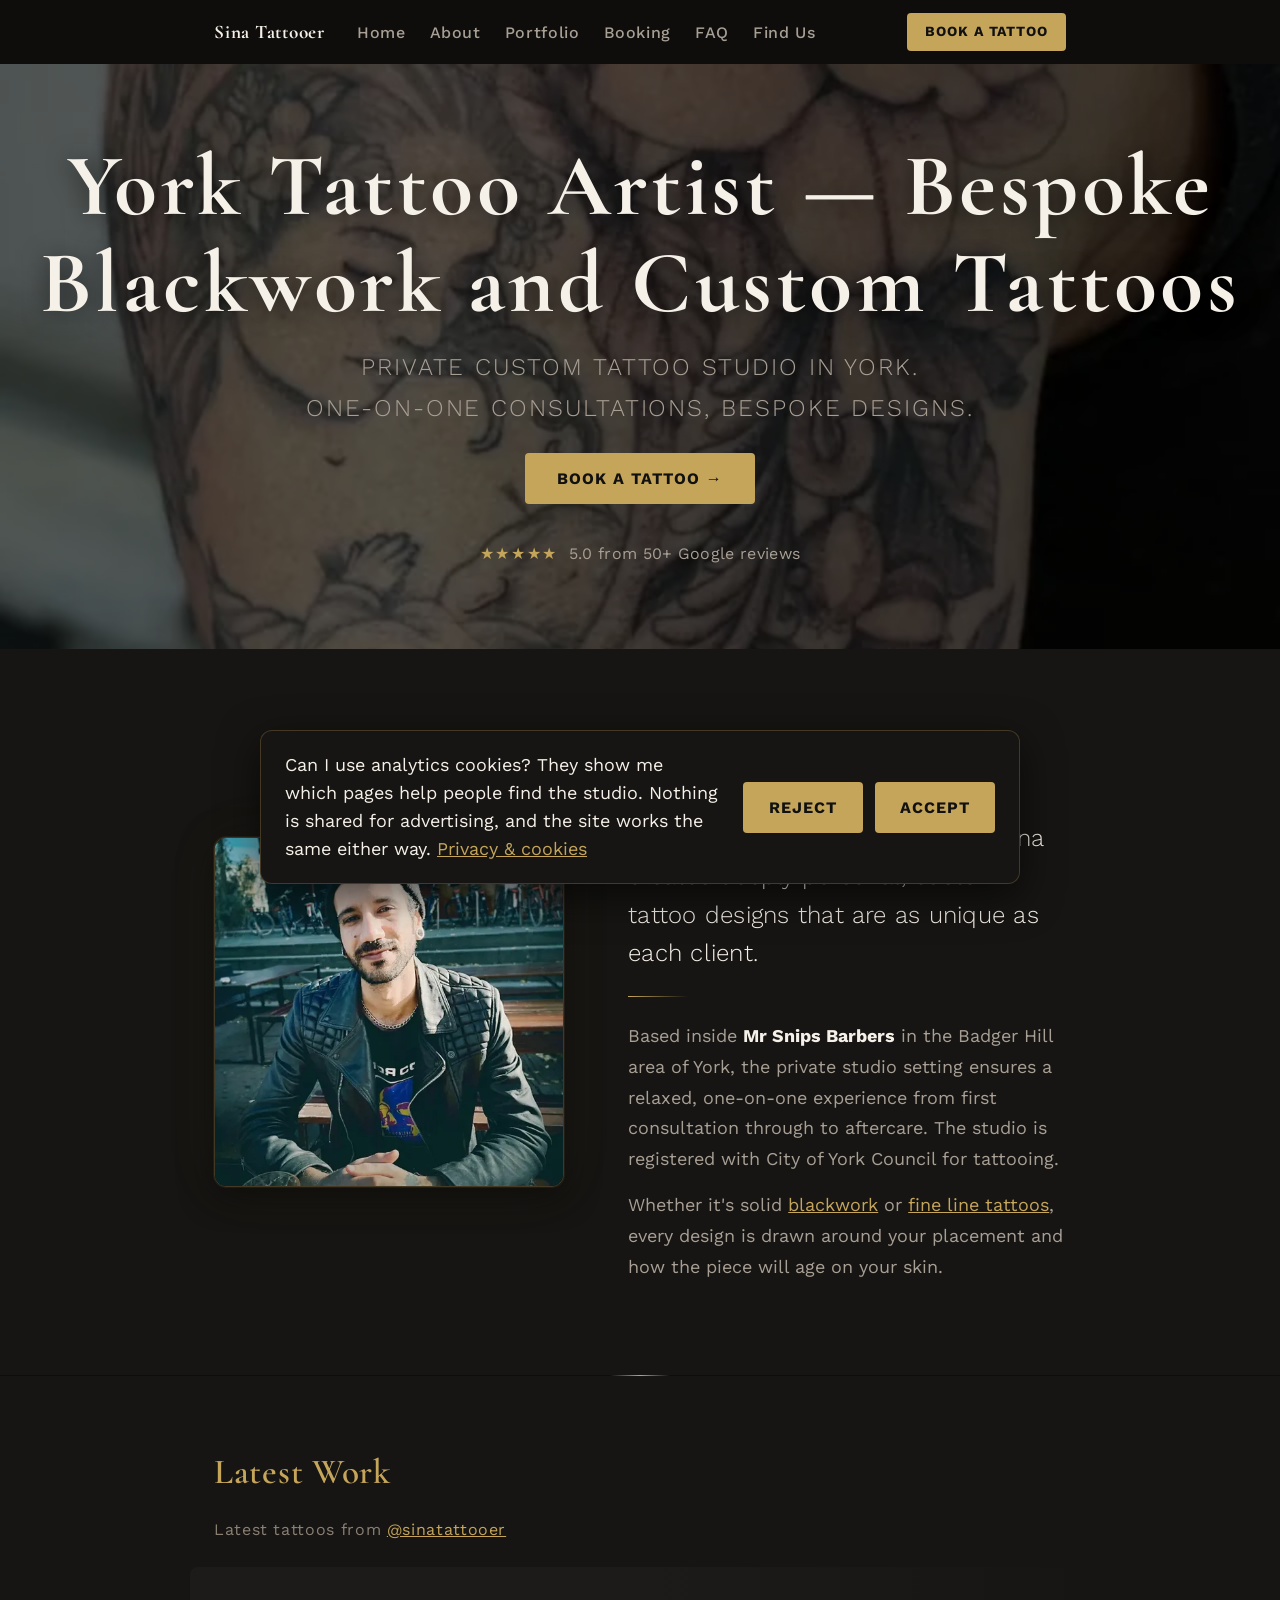
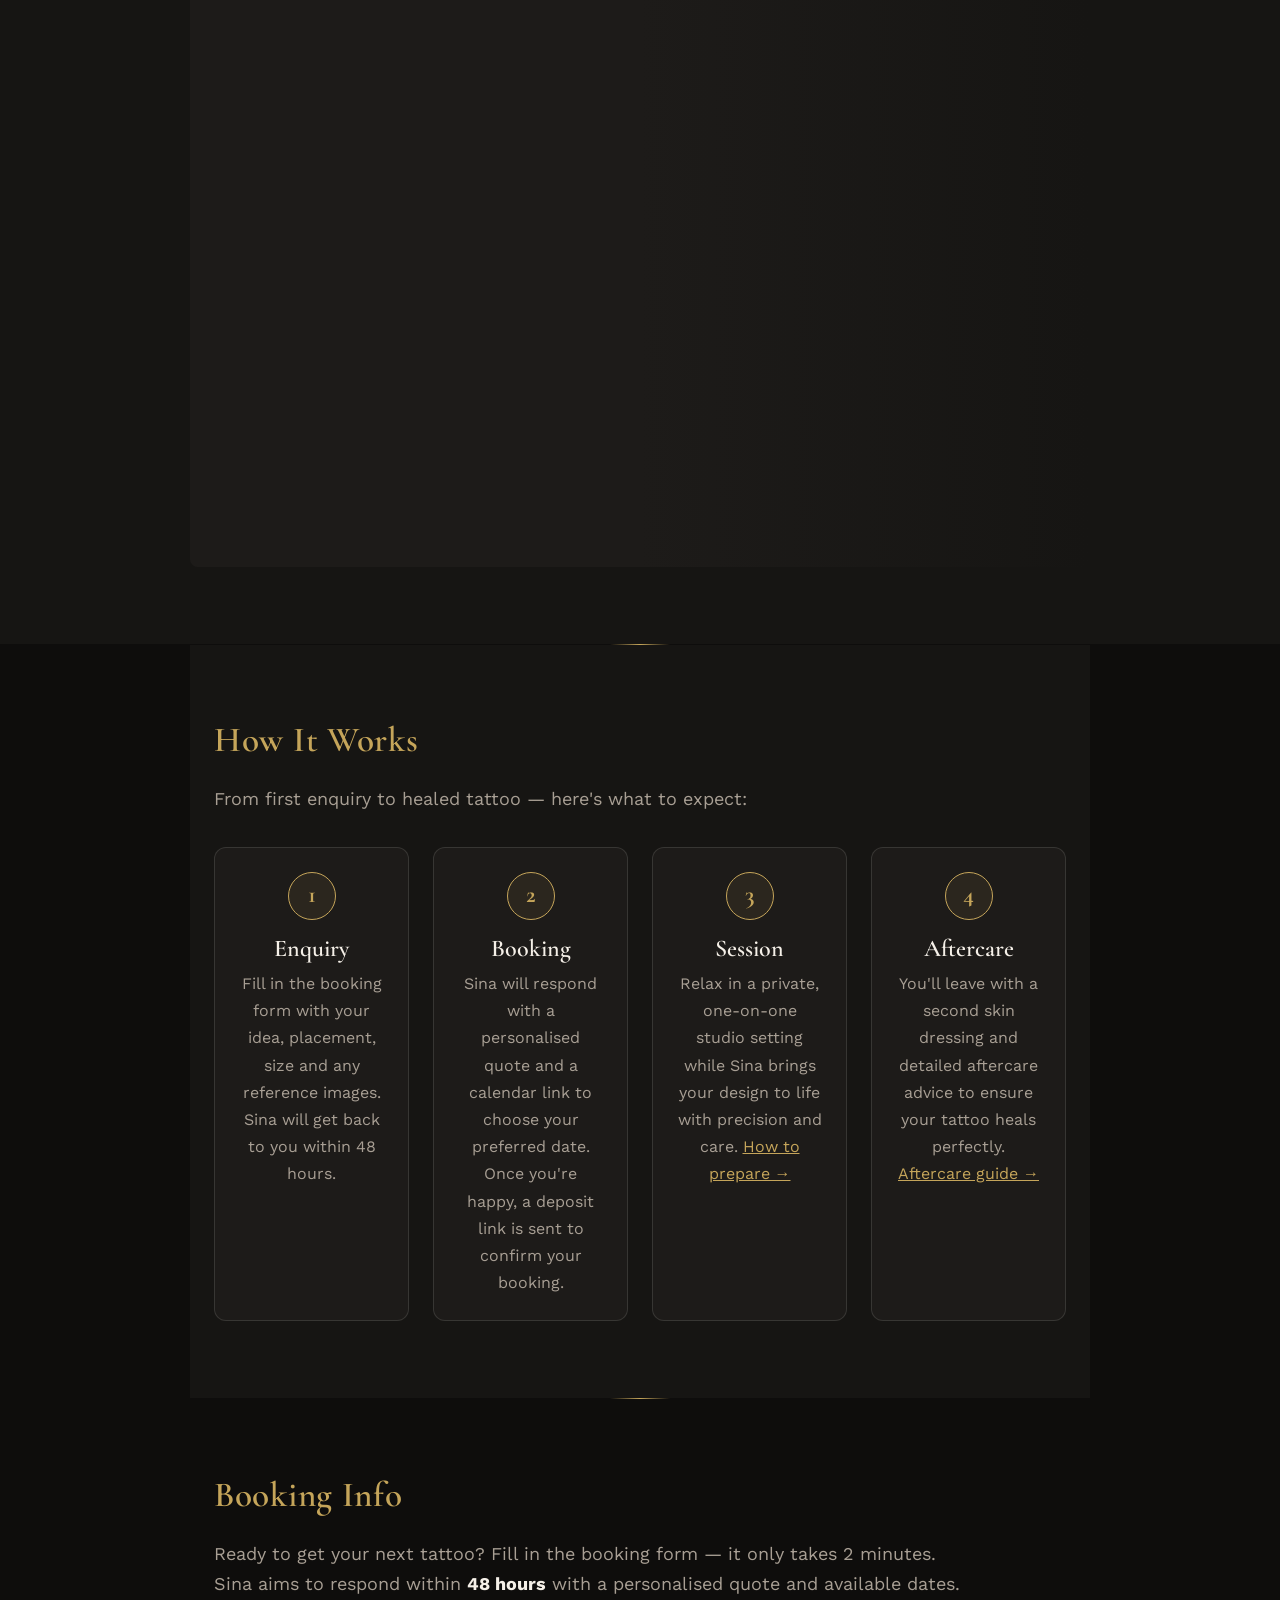
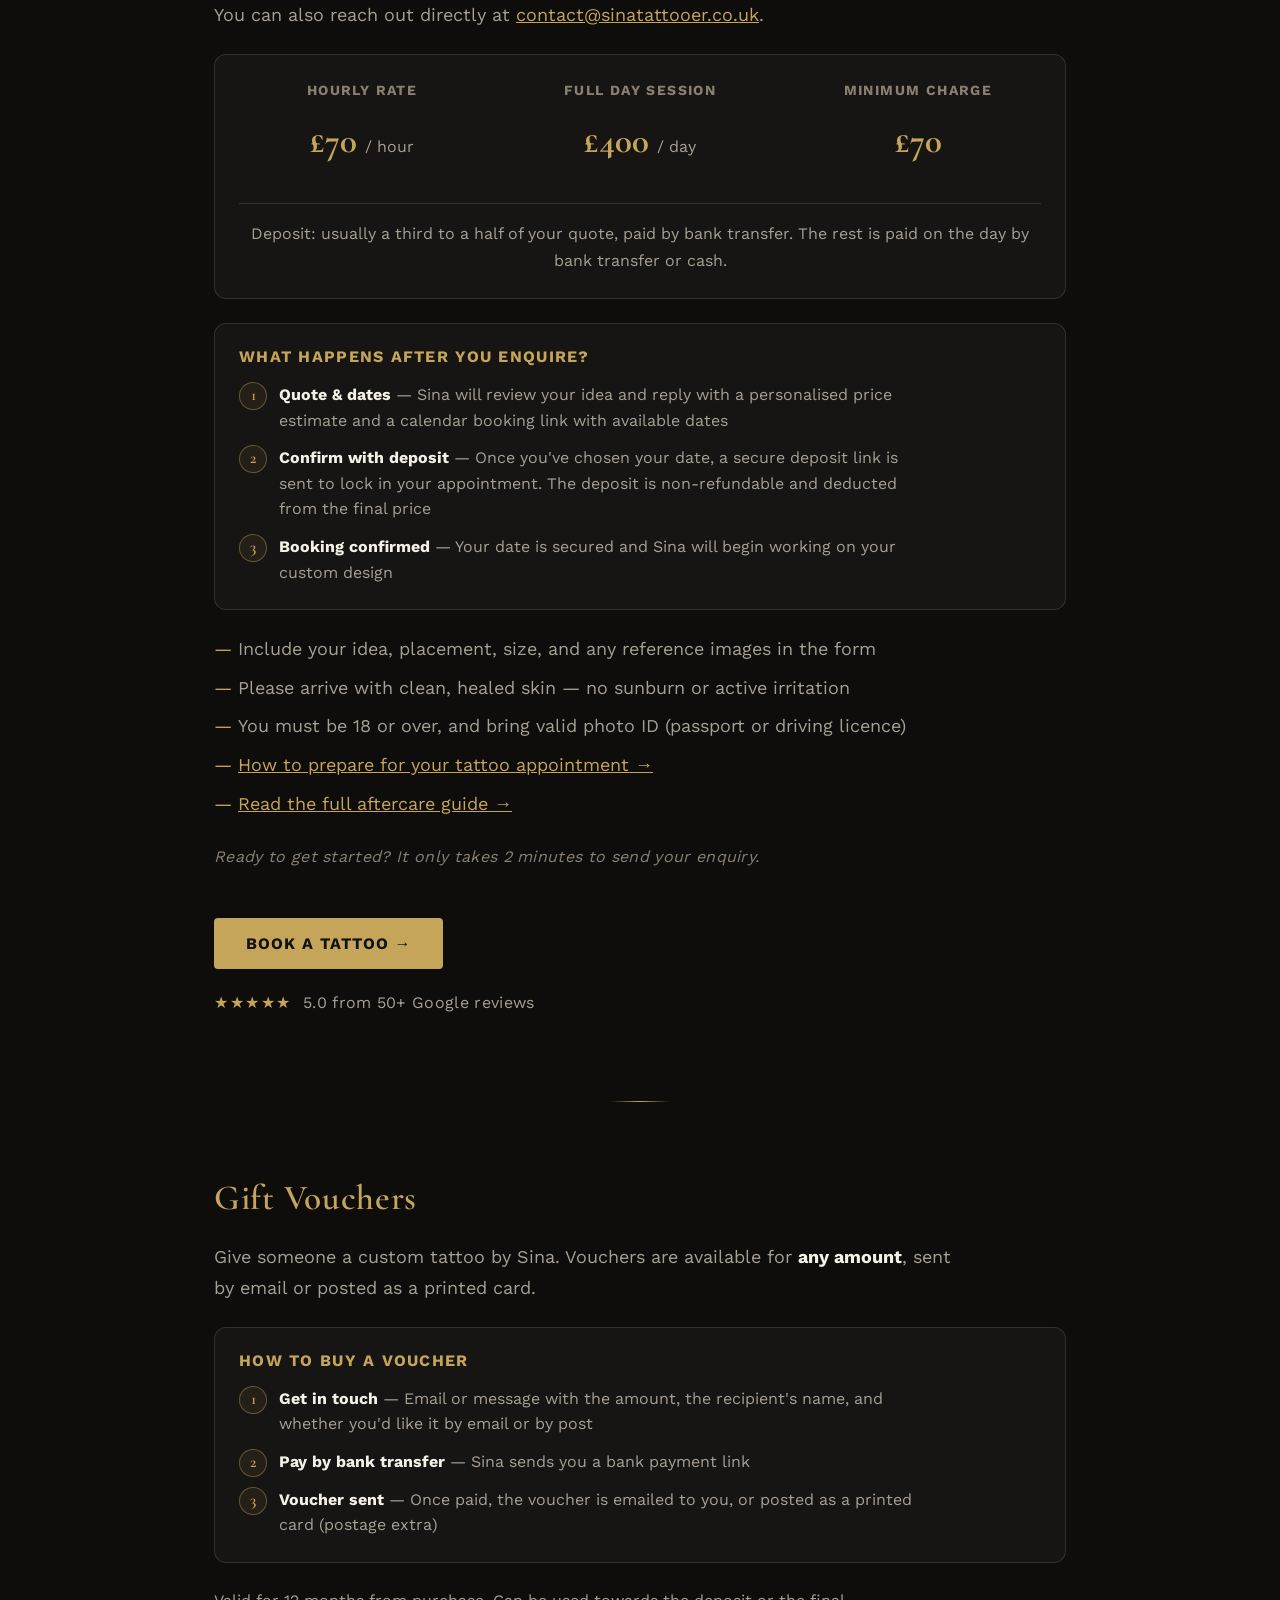
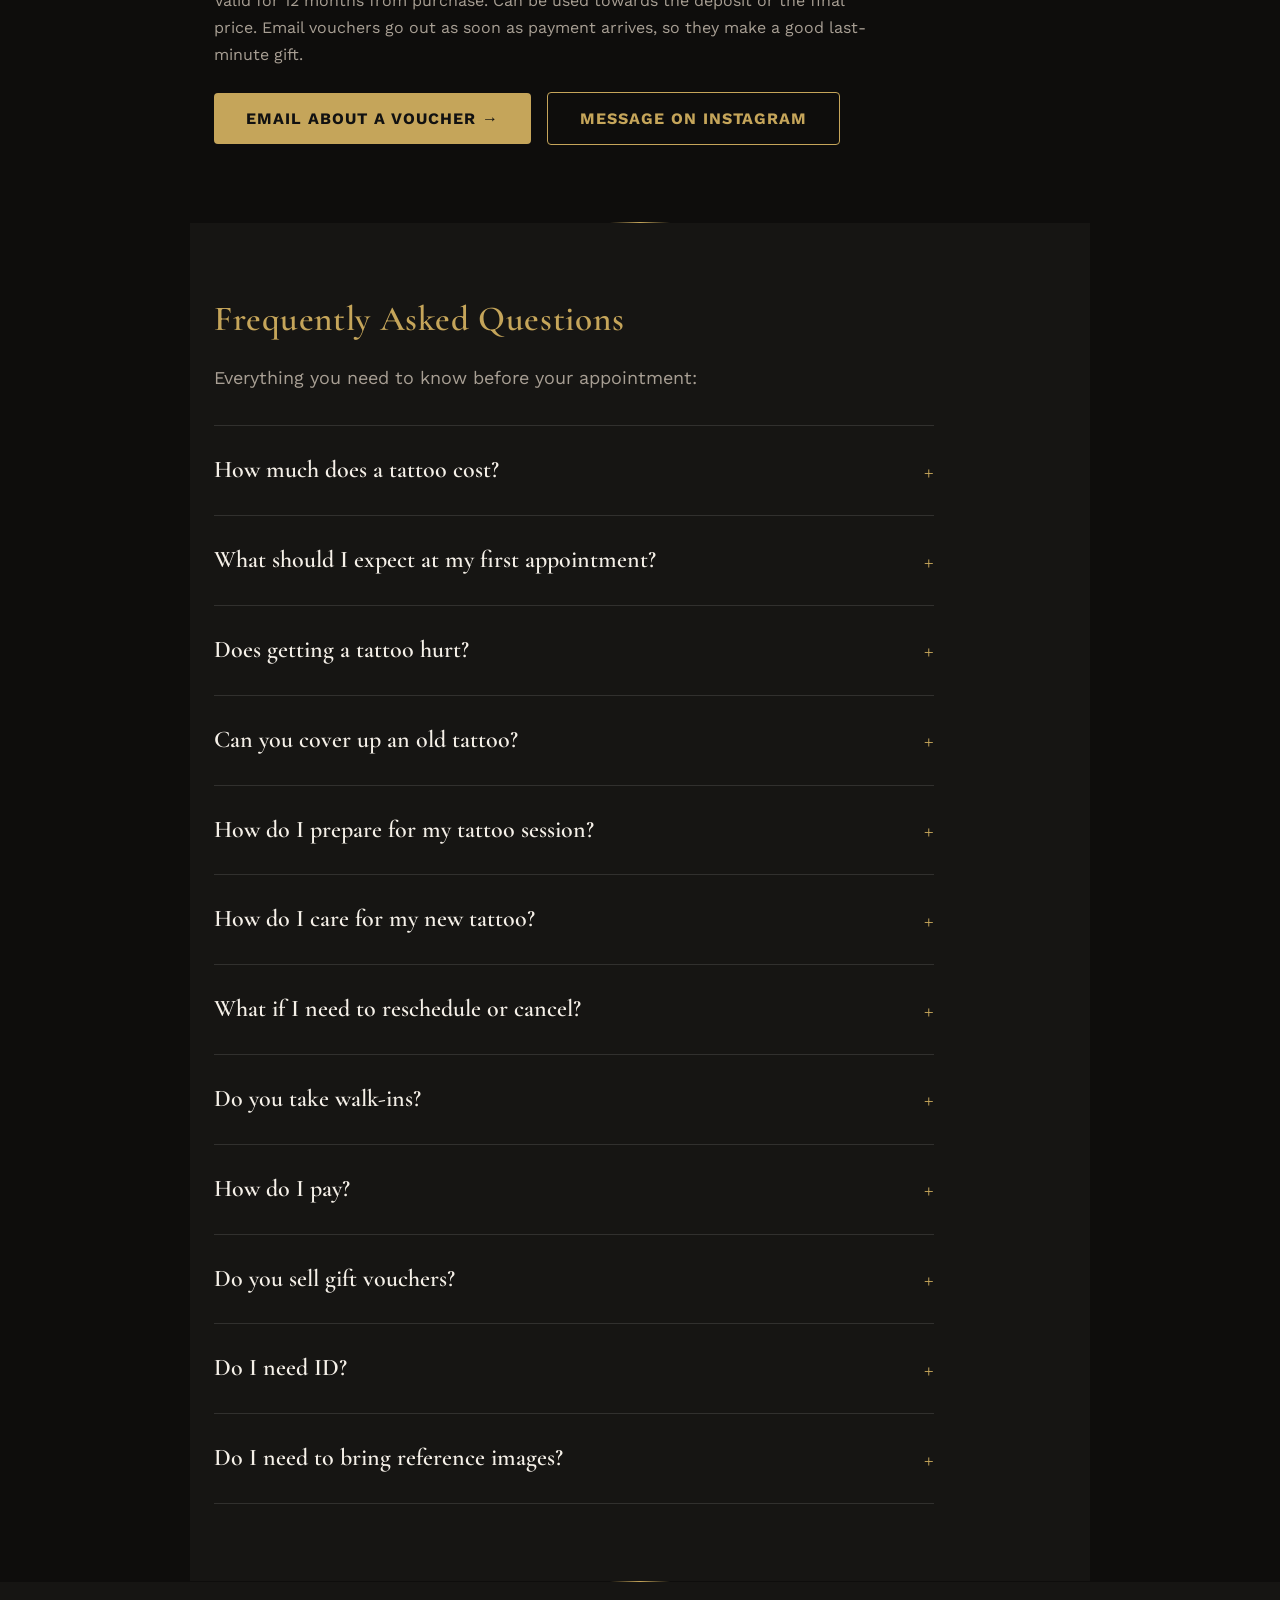
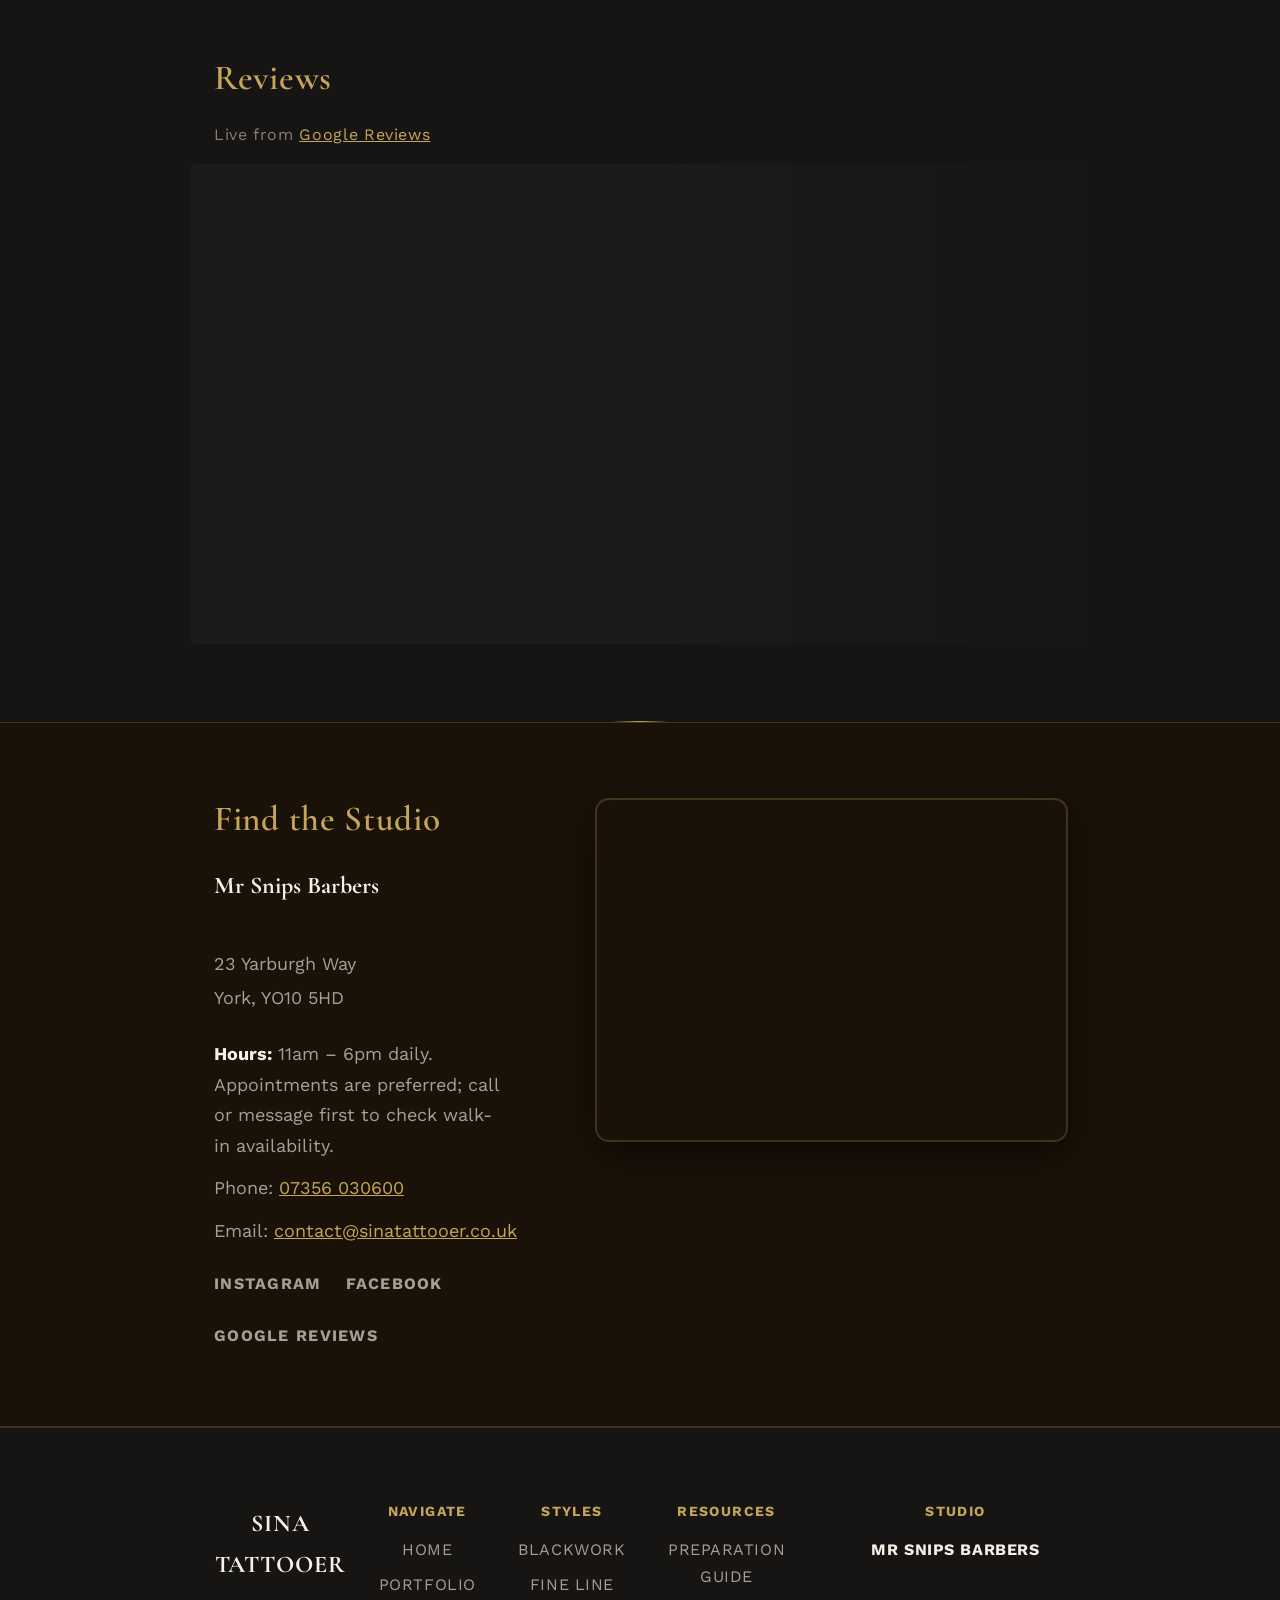
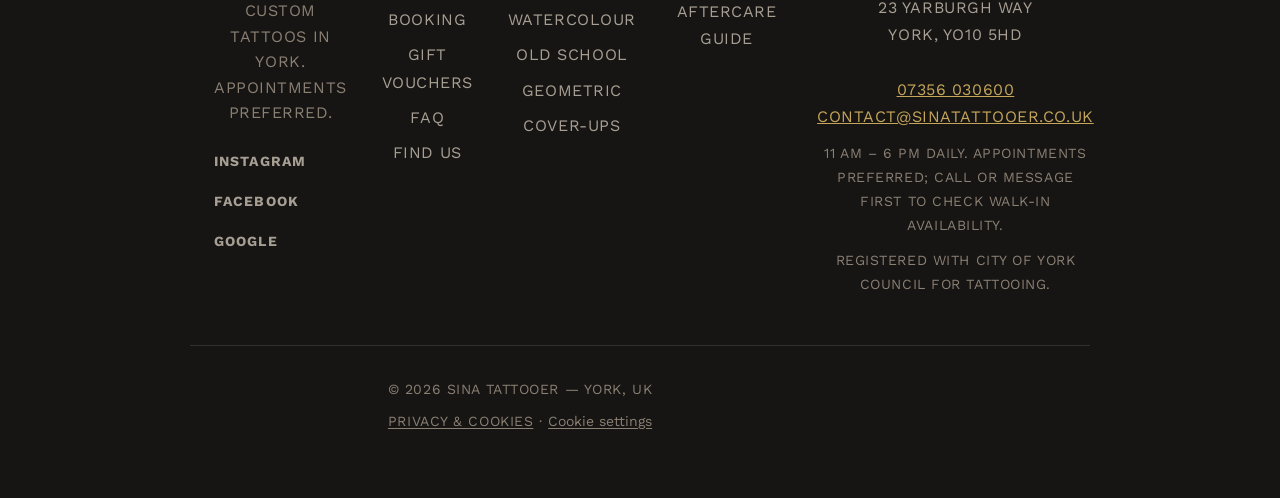
==== commit 089a4d17: "Add gift vouchers section for Christmas Vouchers for any amount, bought by email or Instagram messag" ====
--- a/index.html
+++ b/index.html
@@ -165,7 +165,7 @@
   </script>
 
   <link rel="manifest" href="/manifest.json" />
-  <link rel="stylesheet" href="style.css?v=20261121a" />
+  <link rel="stylesheet" href="style.css?v=20261121b" />
 </head>
 
 <body id="top">
@@ -342,6 +342,36 @@
 
     <hr class="section-divider" aria-hidden="true" />
 
+    <!-- Gift Vouchers -->
+    <section class="vouchers container reveal" id="vouchers">
+      <h2>Gift Vouchers</h2>
+      <p>Give someone a custom tattoo by Sina. Vouchers are available for <strong>any amount</strong>, sent by email
+        or posted as a printed card.</p>
+
+      <div class="booking-steps">
+        <h3>How to buy a voucher</h3>
+        <ol class="booking-process-list">
+          <li><strong>Get in touch</strong> &mdash; Email or message with the amount, the recipient's name, and
+            whether you'd like it by email or by post</li>
+          <li><strong>Pay by bank transfer</strong> &mdash; Sina sends you a bank payment link</li>
+          <li><strong>Voucher sent</strong> &mdash; Once paid, the voucher is emailed to you, or posted as a printed
+            card (postage extra)</li>
+        </ol>
+      </div>
+
+      <p class="vouchers-terms">Valid for 12 months from purchase. Can be used towards the deposit or the final
+        price. Email vouchers go out as soon as payment arrives, so they make a good last-minute gift.</p>
+
+      <div class="vouchers-actions">
+        <a href="mailto:contact@sinatattooer.co.uk?subject=Gift%20voucher&amp;body=Amount%3A%20%0ARecipient's%20name%3A%20%0ABy%20email%20or%20post%3A%20"
+          class="btn-book" data-cta="voucher-email">Email about a voucher &rarr;</a>
+        <a href="https://ig.me/m/sinatattooer" target="_blank" rel="noopener noreferrer" class="btn-instagram"
+          data-cta="voucher-instagram">Message on Instagram</a>
+      </div>
+    </section>
+
+    <hr class="section-divider" aria-hidden="true" />
+
     <!-- FAQ Section -->
     <section class="faq container reveal" id="faq">
       <h2>Frequently Asked Questions</h2>
@@ -471,6 +501,18 @@
               <p>The payment link only arrives in your booking confirmation email, after you've chosen a date. If anyone
                 else asks you for a deposit in Sina's name, check with Sina first on
                 <a href="tel:+447356030600">07356 030600</a>.</p>
+            </div>
+          </div>
+        </div>
+
+        <div class="faq-item">
+          <button class="faq-question" aria-expanded="false">Do you sell gift vouchers?</button>
+          <div class="faq-answer" role="region">
+            <div class="faq-answer-inner">
+              <p>Yes, for any amount. Email or message with the amount and the recipient's name, pay by bank transfer,
+                and the voucher is emailed to you or posted as a printed card (postage extra). Vouchers are valid for
+                12 months and can be used towards the deposit or the final price.</p>
+              <p><a href="#vouchers">How to buy a voucher &rarr;</a></p>
             </div>
           </div>
         </div>
@@ -580,6 +622,7 @@
           <li><a href="/">Home</a></li>
           <li><a href="/portfolio">Portfolio</a></li>
           <li><a href="/#booking">Booking</a></li>
+          <li><a href="/#vouchers">Gift Vouchers</a></li>
           <li><a href="/#faq">FAQ</a></li>
           <li><a href="/#contact">Find Us</a></li>
         </ul>
@@ -617,7 +660,7 @@
   <!-- /partial:footer -->
 
   <script src="components.js?v=20261111a"></script>
-  <script src="main.js?v=20261111a"></script>
+  <script src="main.js?v=20261121a"></script>
 
   <!-- FAQPage Schema -->
   <script type="application/ld+json">
@@ -699,6 +742,14 @@
       },
       {
         "@type": "Question",
+        "name": "Do you sell gift vouchers?",
+        "acceptedAnswer": {
+          "@type": "Answer",
+          "text": "Yes, for any amount. Email or message with the amount and the recipient's name, pay by bank transfer, and the voucher is emailed to you or posted as a printed card (postage extra). Vouchers are valid for 12 months and can be used towards the deposit or the final price."
+        }
+      },
+      {
+        "@type": "Question",
         "name": "Do I need ID?",
         "acceptedAnswer": {
           "@type": "Answer",
--- a/style.css
+++ b/style.css
@@ -458,6 +458,20 @@
   margin-top: var(--space-8);
 }
 
+/* Gift vouchers */
+.vouchers-terms {
+  font-size: var(--text-sm);
+  color: var(--color-text-muted);
+}
+.vouchers-actions {
+  display: flex;
+  flex-wrap: wrap;
+  align-items: center;
+  gap: var(--space-4);
+  margin-top: var(--space-6);
+}
+.vouchers-actions > a { margin: 0; }
+
 /* Google rating under booking CTAs */
 .rating-line {
   margin: var(--space-3) 0 0;
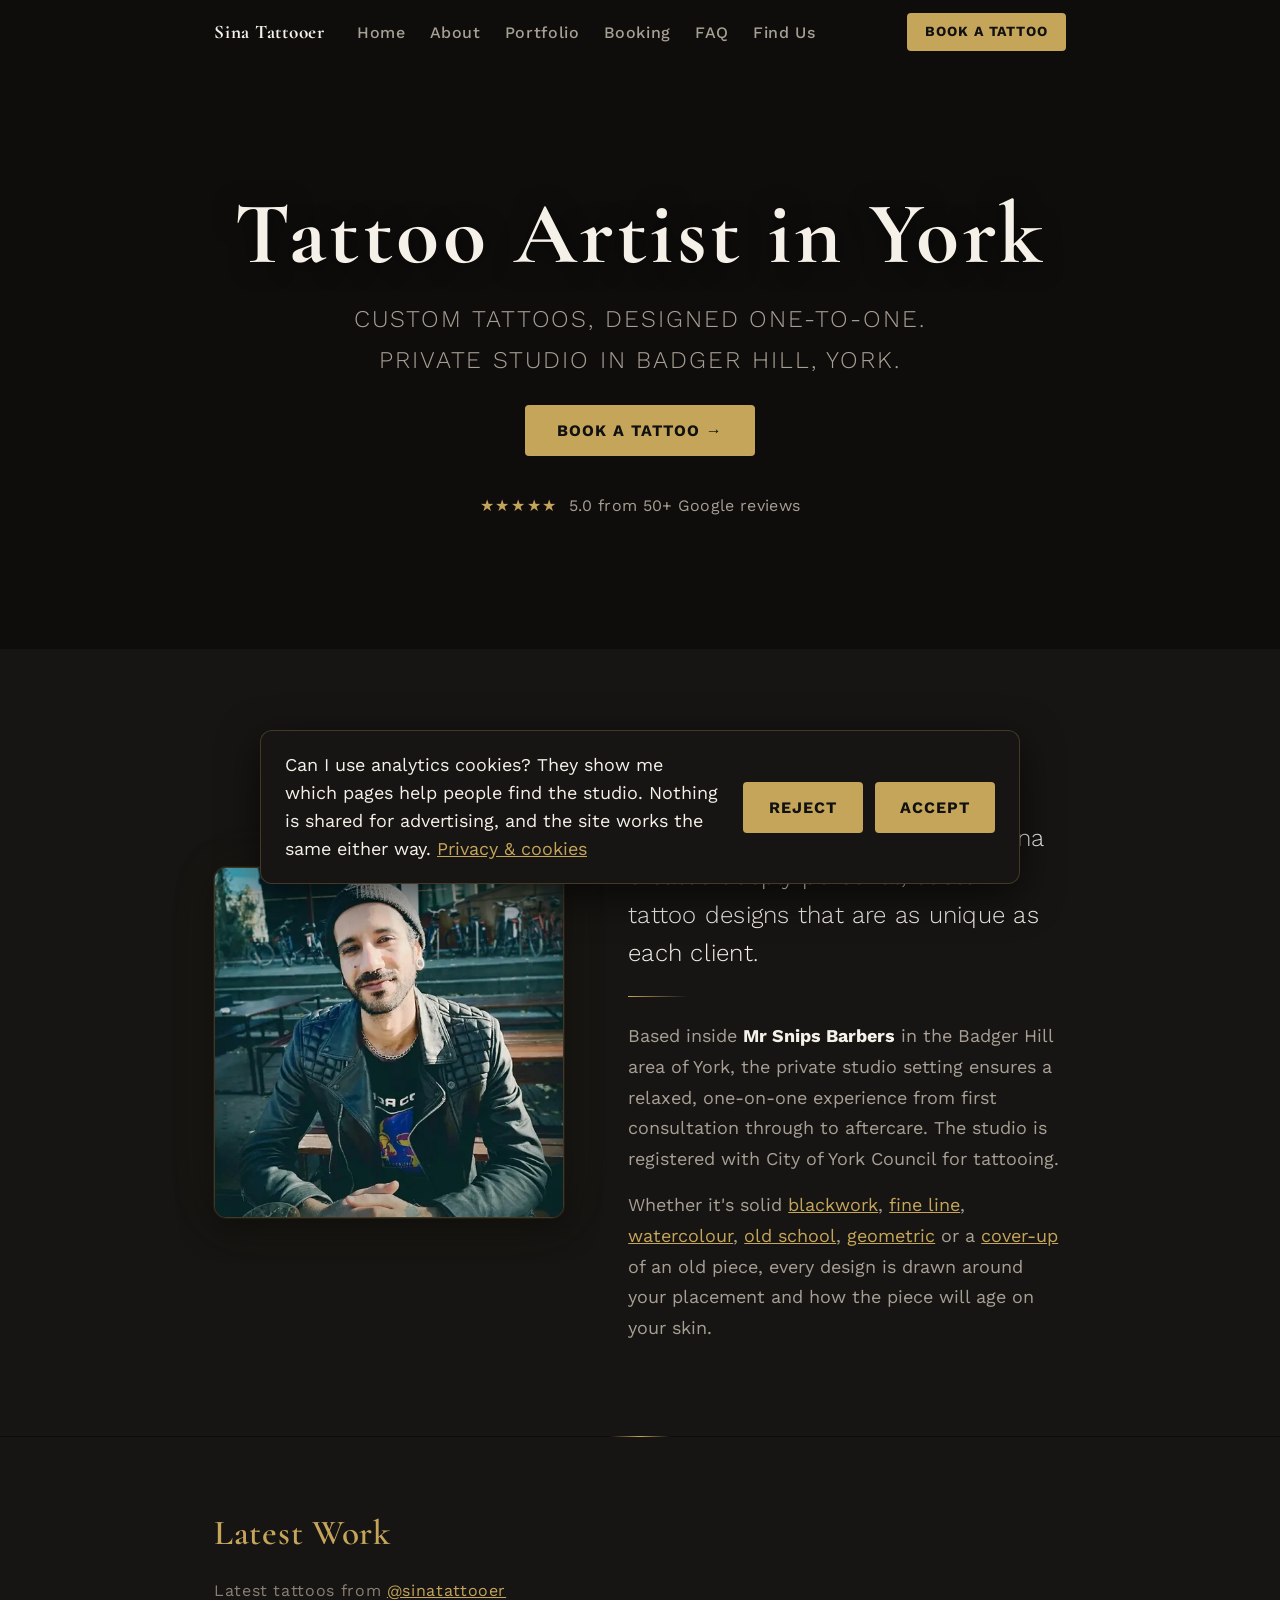
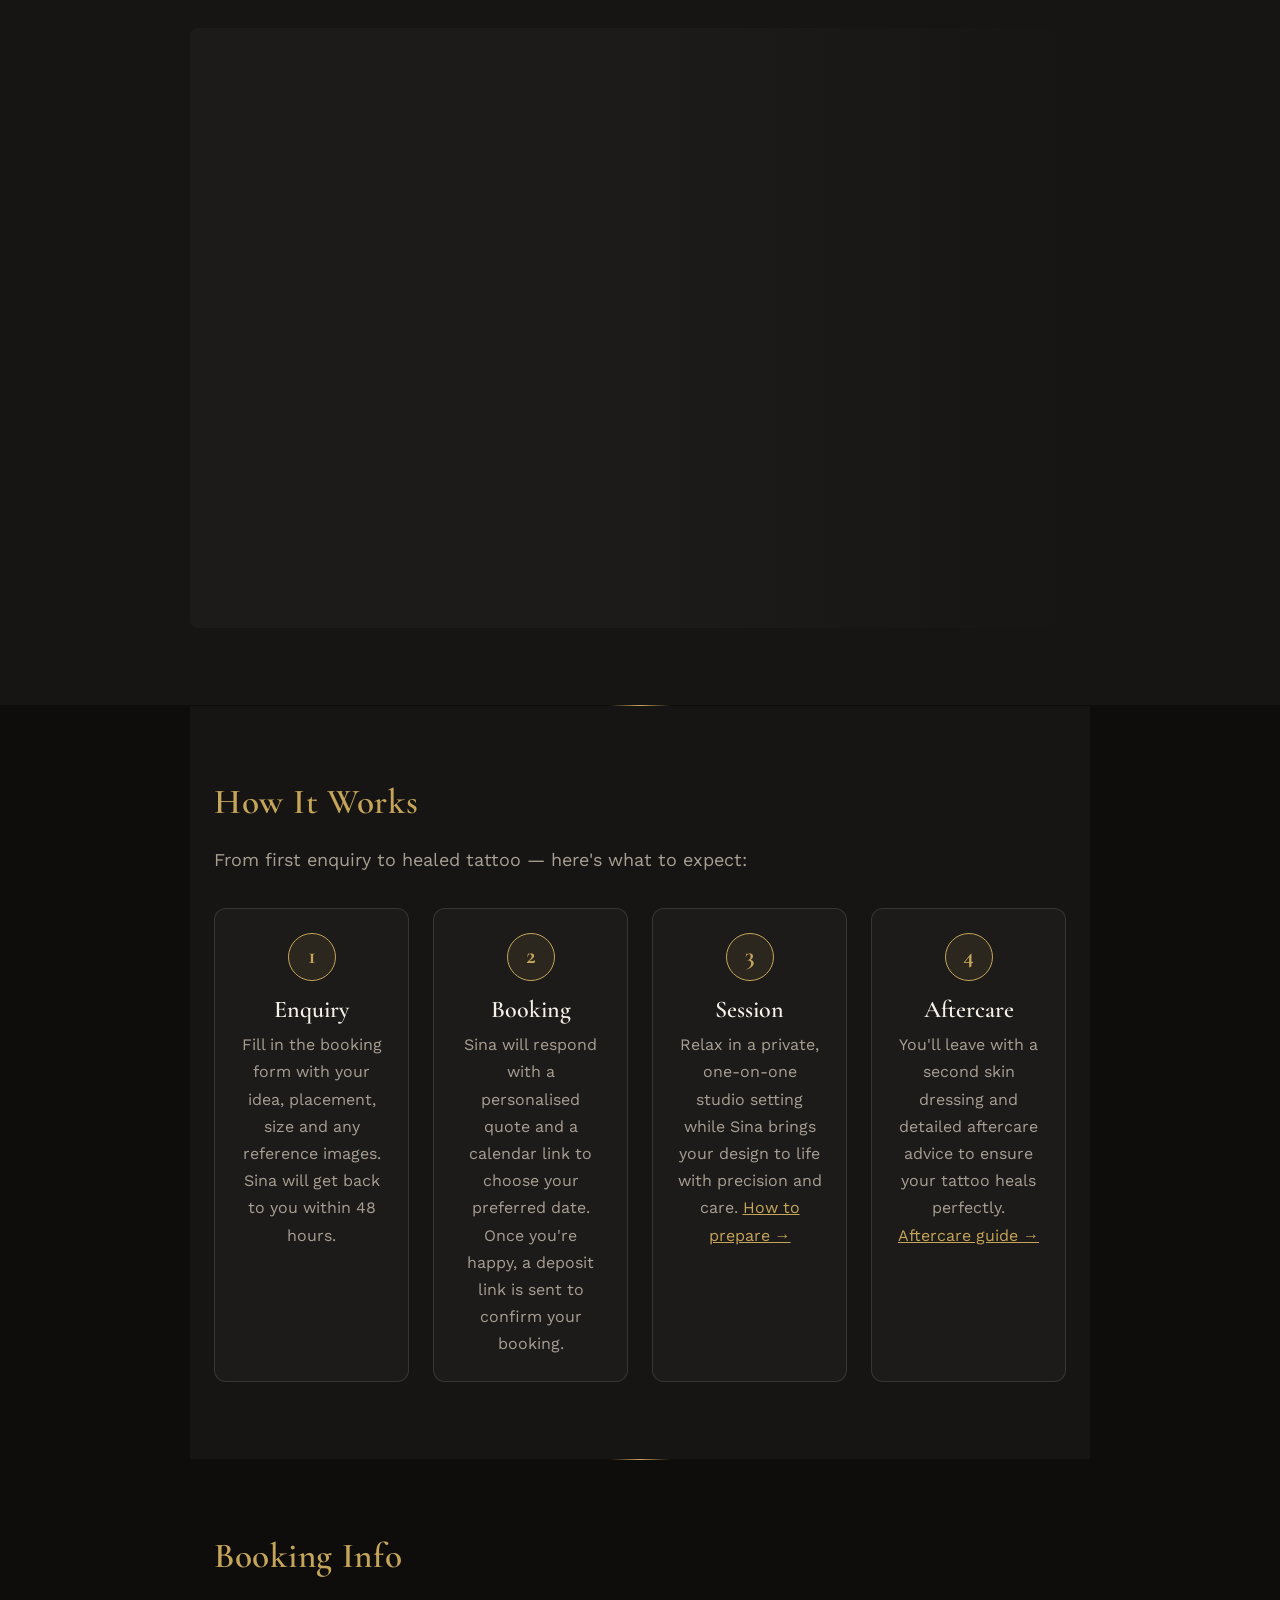
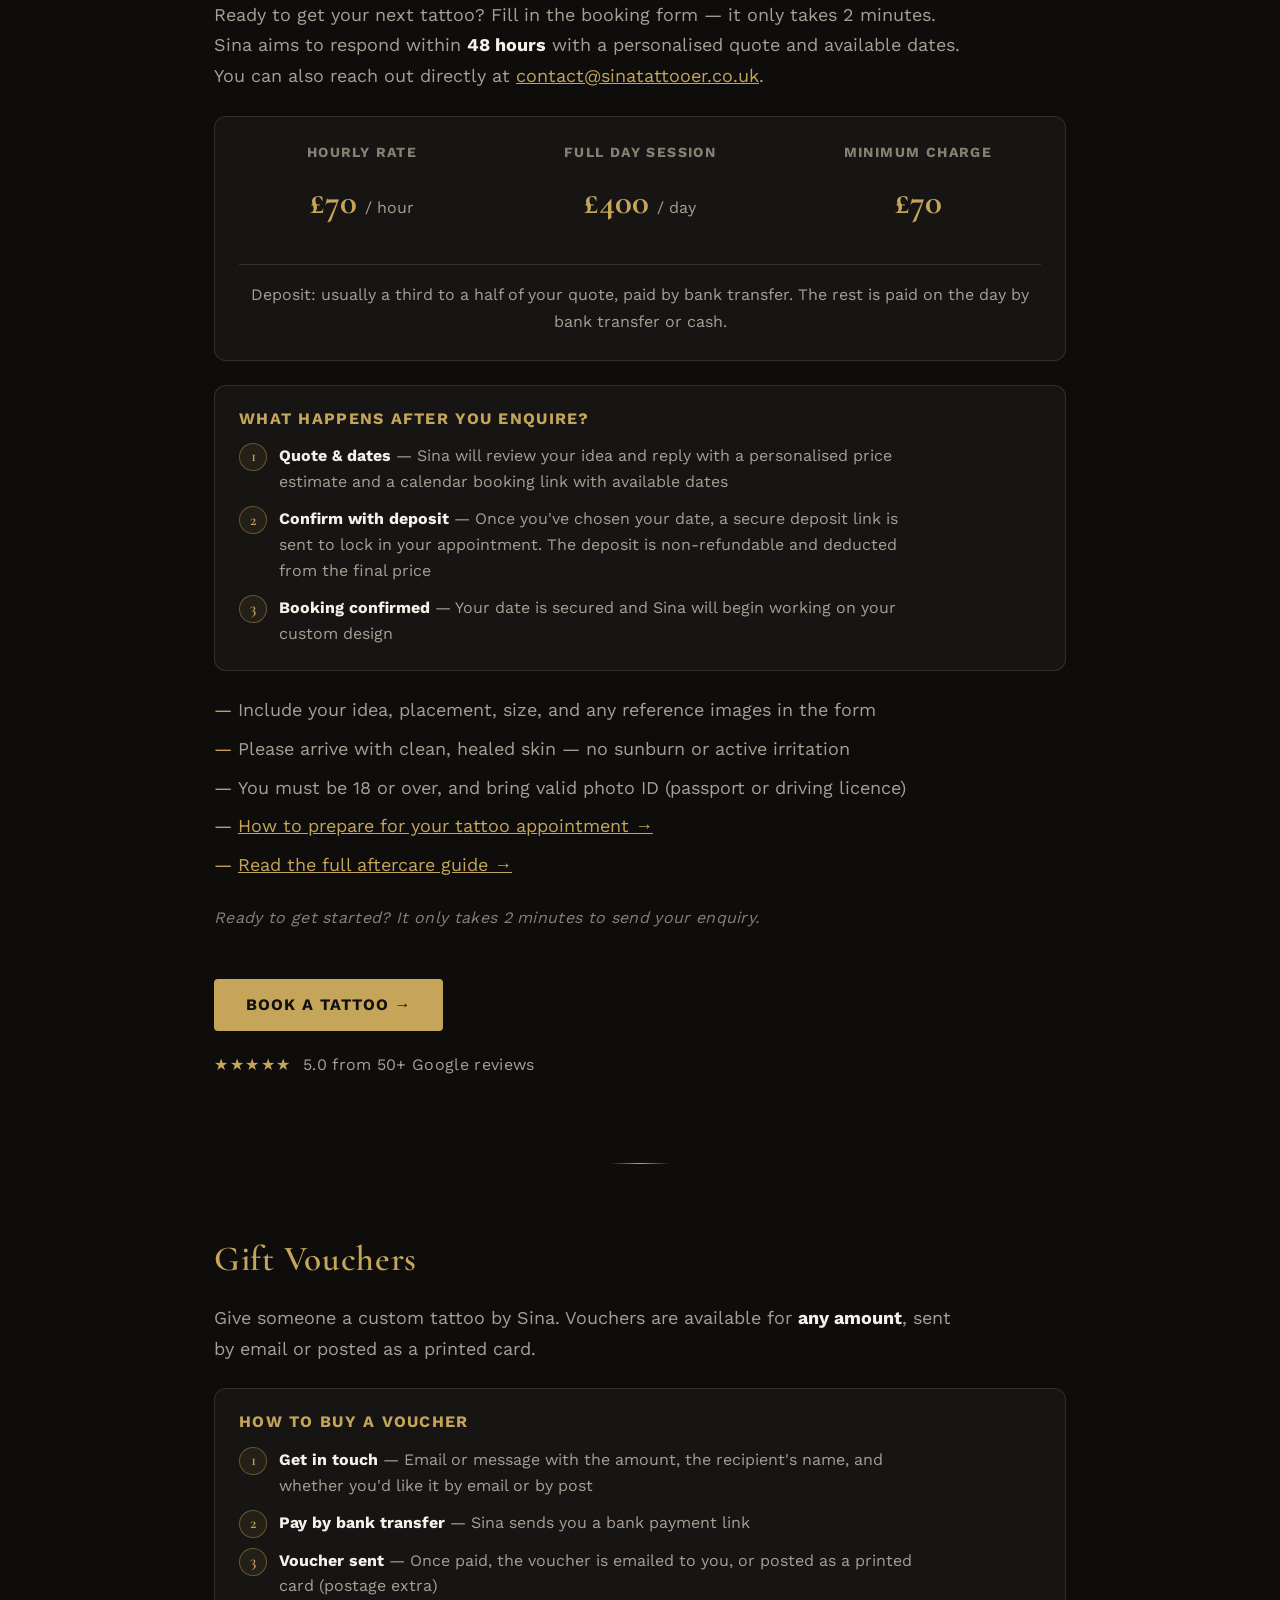
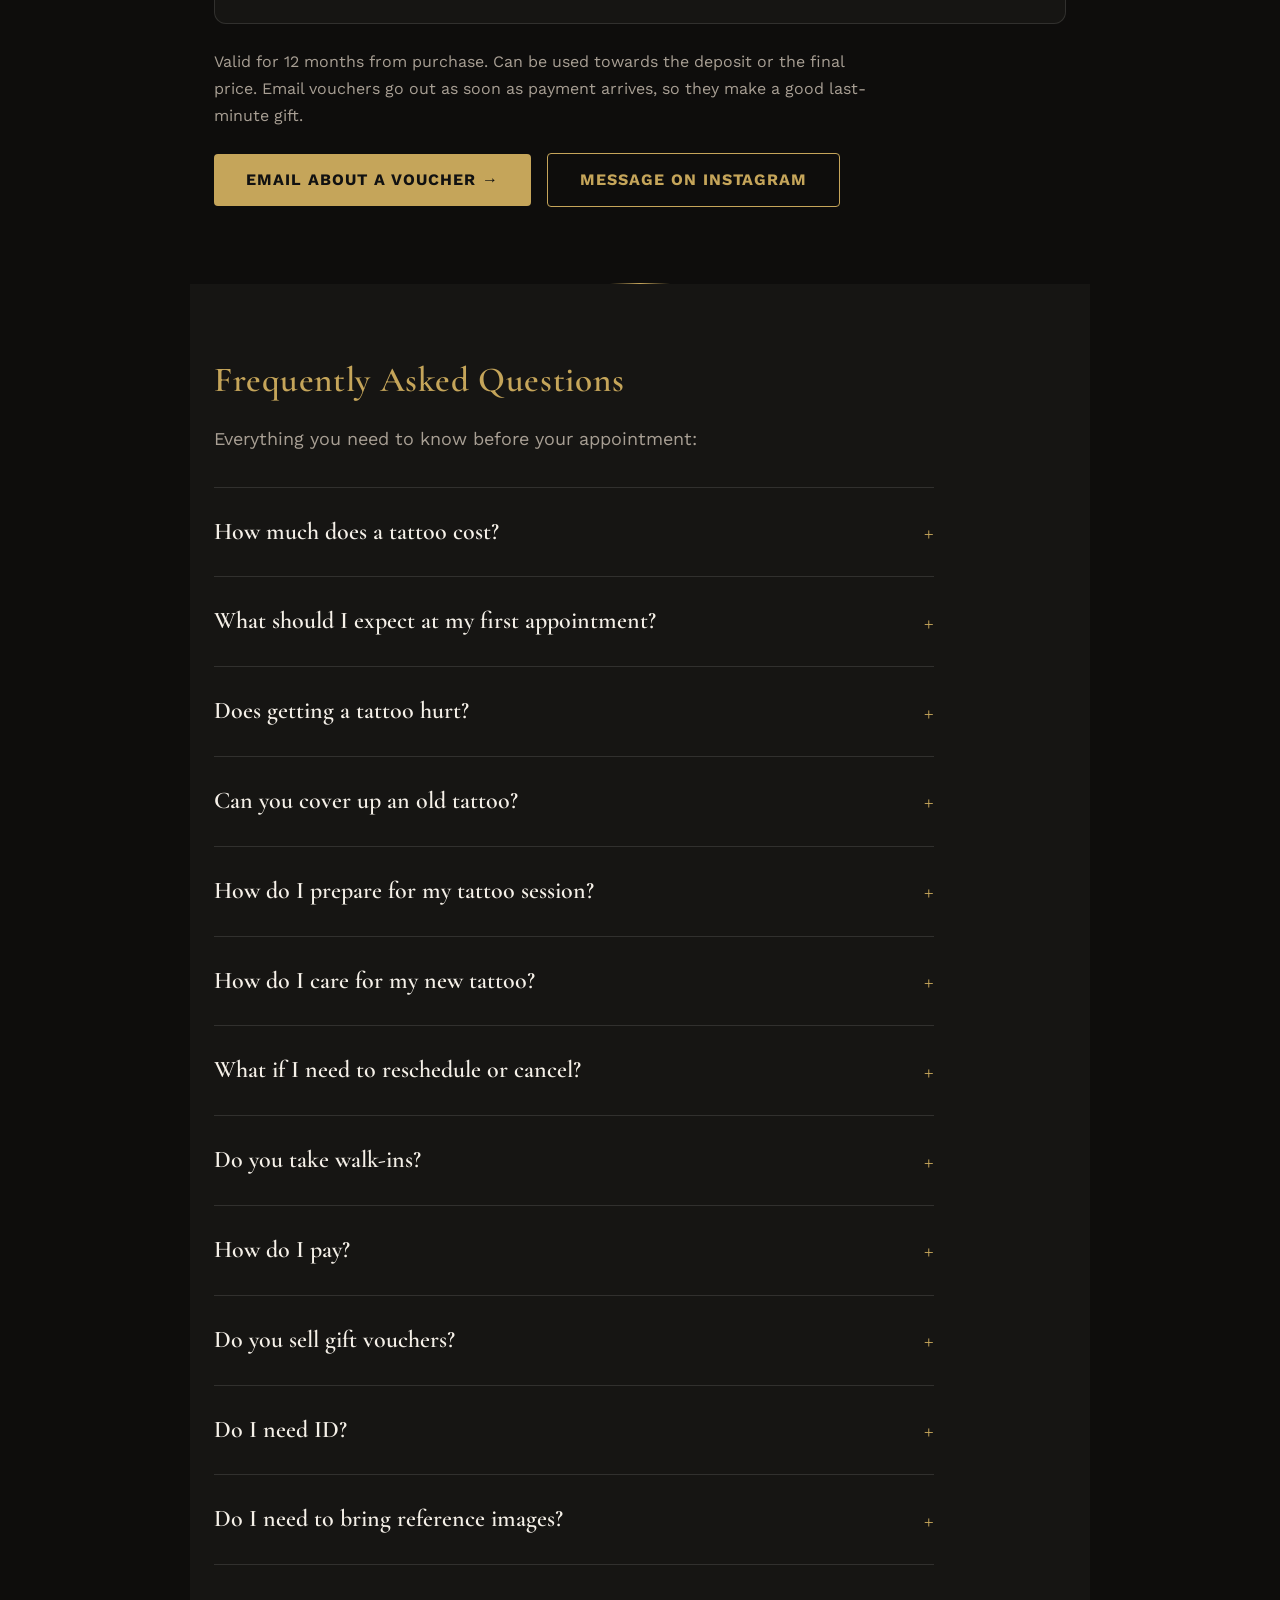
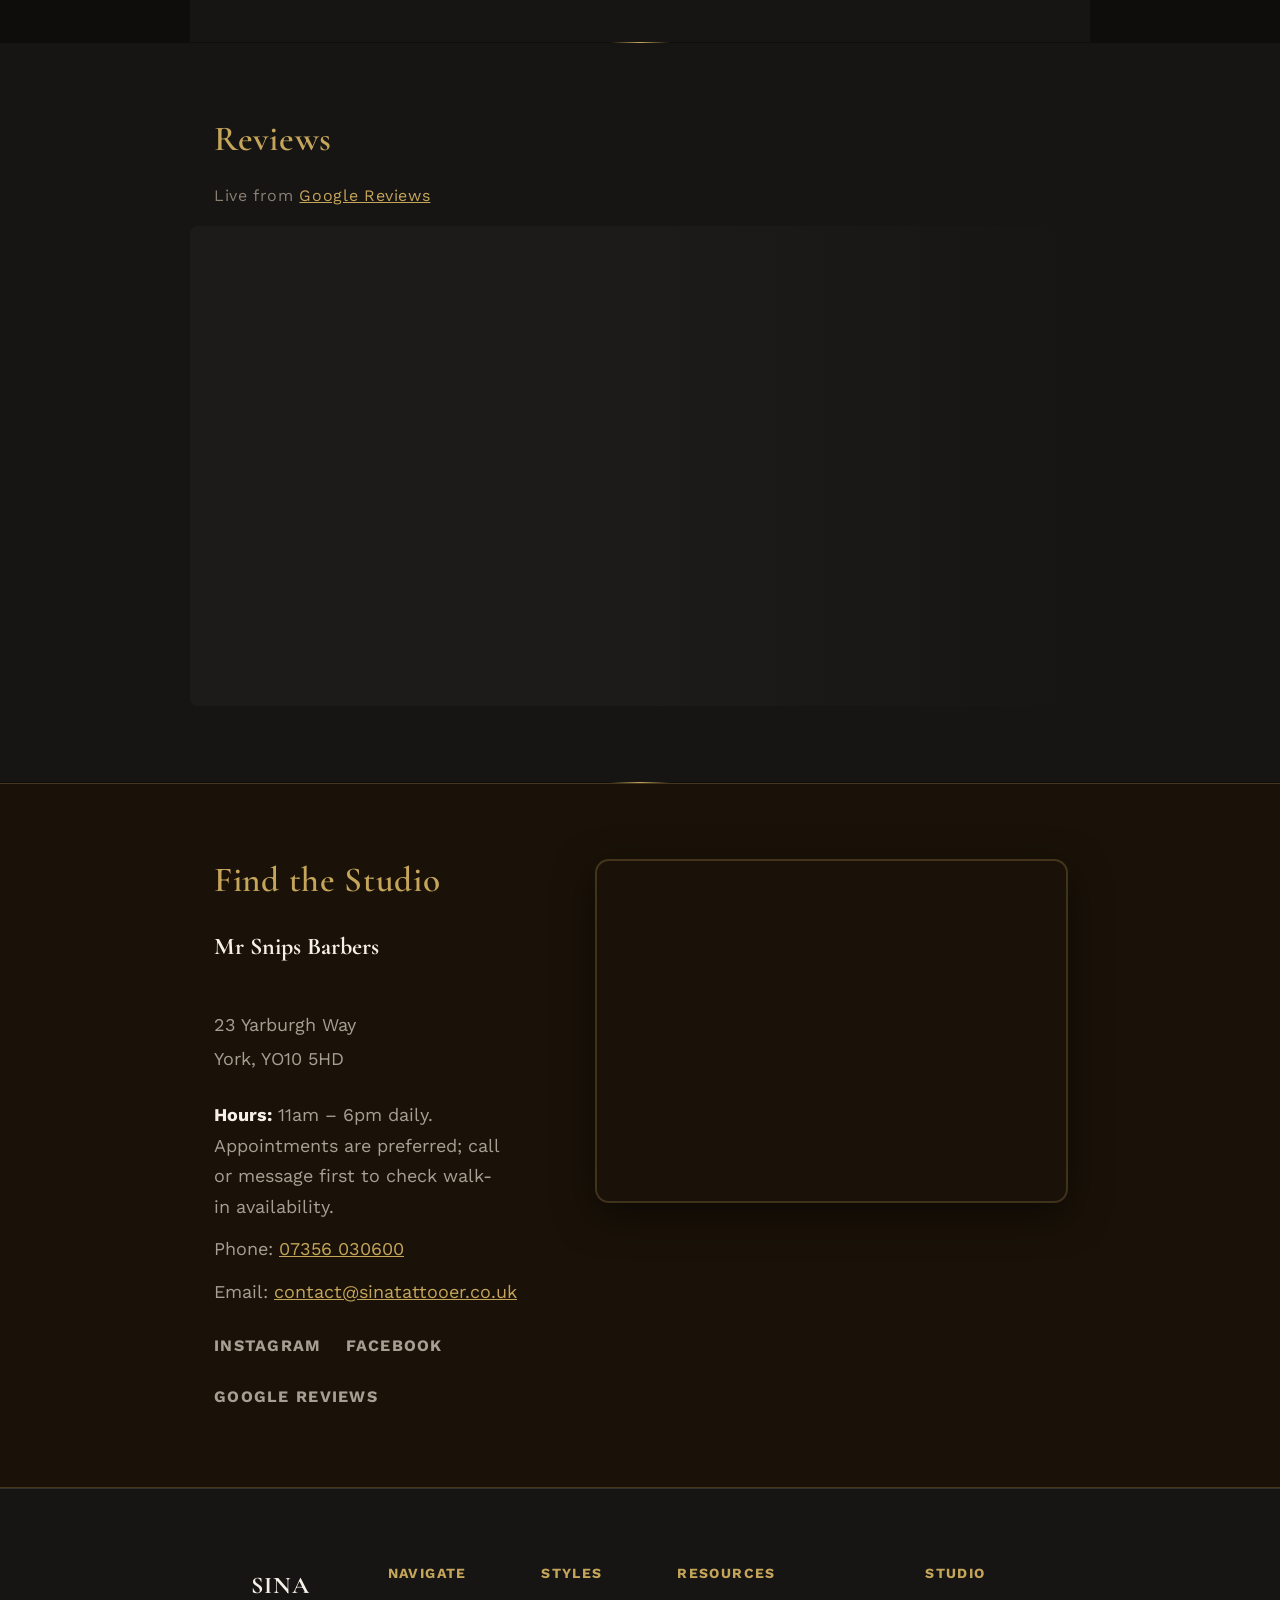
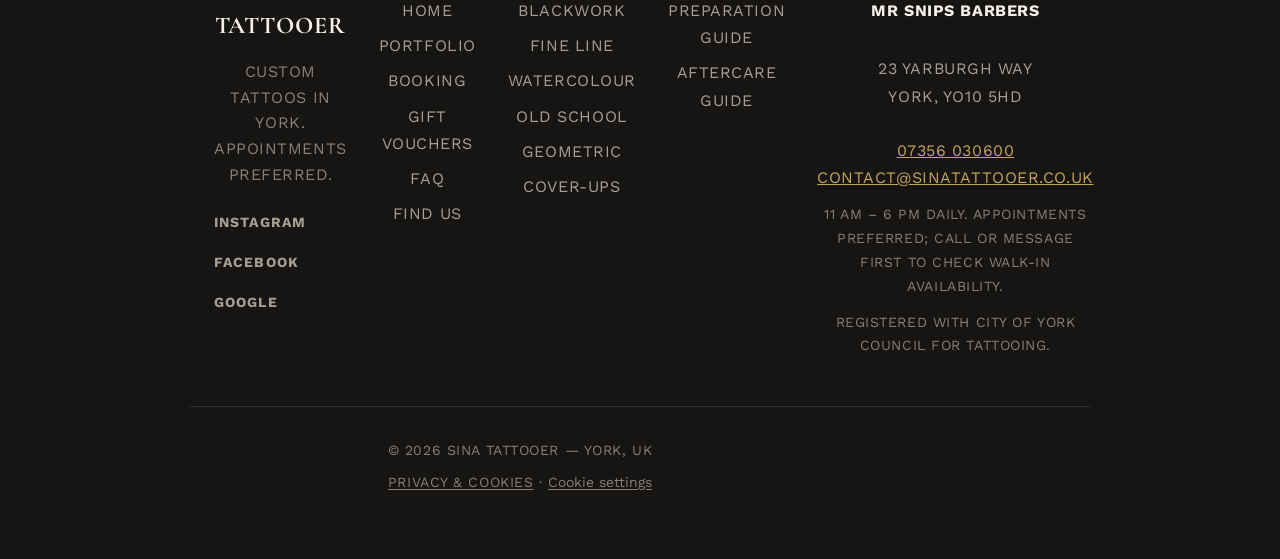
==== commit e9bfe559: "Lead homepage with "Tattoo Artist in York" Search Console shows the head terms ("tattoo york", "tatt" ====
--- a/index.html
+++ b/index.html
@@ -28,7 +28,7 @@
 
   <meta name="viewport" content="width=device-width, initial-scale=1" />
   <meta name="description"
-    content="Custom tattoos in York by Sina Tattooer: blackwork, fine line, watercolour, old school and geometric, designed one-to-one in a private studio. Send an enquiry." />
+    content="Tattoo artist in York, rated 5.0 from 50+ Google reviews. Custom fine line, blackwork, watercolour, old school and geometric tattoos, designed one-to-one." />
   <meta name="author" content="Sina Tattooer" />
   <meta name="theme-color" content="#0e0d0c" />
   <link rel="preload" as="image" href="images/tattoo1-640.webp" media="(max-width: 640px)" fetchpriority="high" />
@@ -43,9 +43,9 @@
   <!-- Open Graph / Social Sharing -->
   <meta property="og:type" content="website" />
   <meta property="og:title"
-    content="Custom Tattoos in York — Private Tattoo Studio | Sina Tattooer" />
+    content="Tattoo Artist in York — Private Tattoo Studio | Sina Tattooer" />
   <meta property="og:description"
-    content="Custom tattoos in York by Sina Tattooer: blackwork, fine line, watercolour, old school and geometric, designed one-to-one in a private studio. Send an enquiry." />
+    content="Tattoo artist in York, rated 5.0 from 50+ Google reviews. Custom fine line, blackwork, watercolour, old school and geometric tattoos, designed one-to-one." />
   <meta property="og:url" content="https://sinatattooer.co.uk/" />
   <meta property="og:locale" content="en_GB" />
   <meta property="og:site_name" content="Sina Tattooer" />
@@ -58,13 +58,13 @@
   <!-- Twitter / X Card -->
   <meta name="twitter:card" content="summary_large_image" />
   <meta name="twitter:title"
-    content="Custom Tattoos in York — Private Tattoo Studio | Sina Tattooer" />
+    content="Tattoo Artist in York — Private Tattoo Studio | Sina Tattooer" />
   <meta name="twitter:description"
-    content="Custom tattoos in York by Sina Tattooer: blackwork, fine line, watercolour, old school and geometric, designed one-to-one in a private studio. Send an enquiry." />
+    content="Tattoo artist in York, rated 5.0 from 50+ Google reviews. Custom fine line, blackwork, watercolour, old school and geometric tattoos, designed one-to-one." />
   <meta name="twitter:image" content="https://sinatattooer.co.uk/images/tattoo1.webp" />
   <meta name="twitter:image:alt" content="Custom blackwork tattoo by Sina Tattooer, York" />
 
-  <title>Custom Tattoos in York — Private Tattoo Studio | Sina Tattooer</title>
+  <title>Tattoo Artist in York — Private Tattoo Studio | Sina Tattooer</title>
 
   <!-- LocalBusiness Schema Markup -->
   <script type="application/ld+json">
@@ -201,8 +201,8 @@
           height="1200" loading="eager" decoding="async" fetchpriority="high" />
       </picture>
       <div class="hero-content">
-        <h1>York Tattoo Artist &mdash; Bespoke Blackwork and Custom Tattoos</h1>
-        <p class="hero-tagline">Private custom tattoo studio in York.<br>One-on-one consultations, bespoke designs.</p>
+        <h1>Tattoo Artist in York</h1>
+        <p class="hero-tagline">Custom tattoos, designed one-to-one.<br>Private studio in Badger Hill, York.</p>
         <a href="https://tally.so/r/LZJBLj" target="_blank" rel="noopener noreferrer" class="btn-book">Book a Tattoo
           &rarr;</a>
         <p class="rating-line"><a href="https://maps.google.com/?cid=9494495319318612564" target="_blank"
@@ -228,9 +228,11 @@
           <p>Based inside <strong>Mr Snips Barbers</strong> in the Badger Hill area of York, the private studio setting
             ensures a relaxed, one-on-one experience from first consultation through to aftercare. The studio is
             registered with City of York Council for tattooing.</p>
-          <p>Whether it's solid <a href="/blackwork-tattoos-york">blackwork</a> or
-            <a href="/fineline-tattoos-york">fine line tattoos</a>, every design is drawn around your placement and
-            how the piece will age on your skin.</p>
+          <p>Whether it's solid <a href="/blackwork-tattoos-york">blackwork</a>,
+            <a href="/fineline-tattoos-york">fine line</a>, <a href="/watercolour-tattoos-york">watercolour</a>,
+            <a href="/oldschool-tattoos-york">old school</a>, <a href="/geometric-tattoos-york">geometric</a> or a
+            <a href="/cover-up-tattoos-york">cover-up</a> of an old piece, every design is drawn around your placement
+            and how the piece will age on your skin.</p>
         </div>
       </div>
     </section>
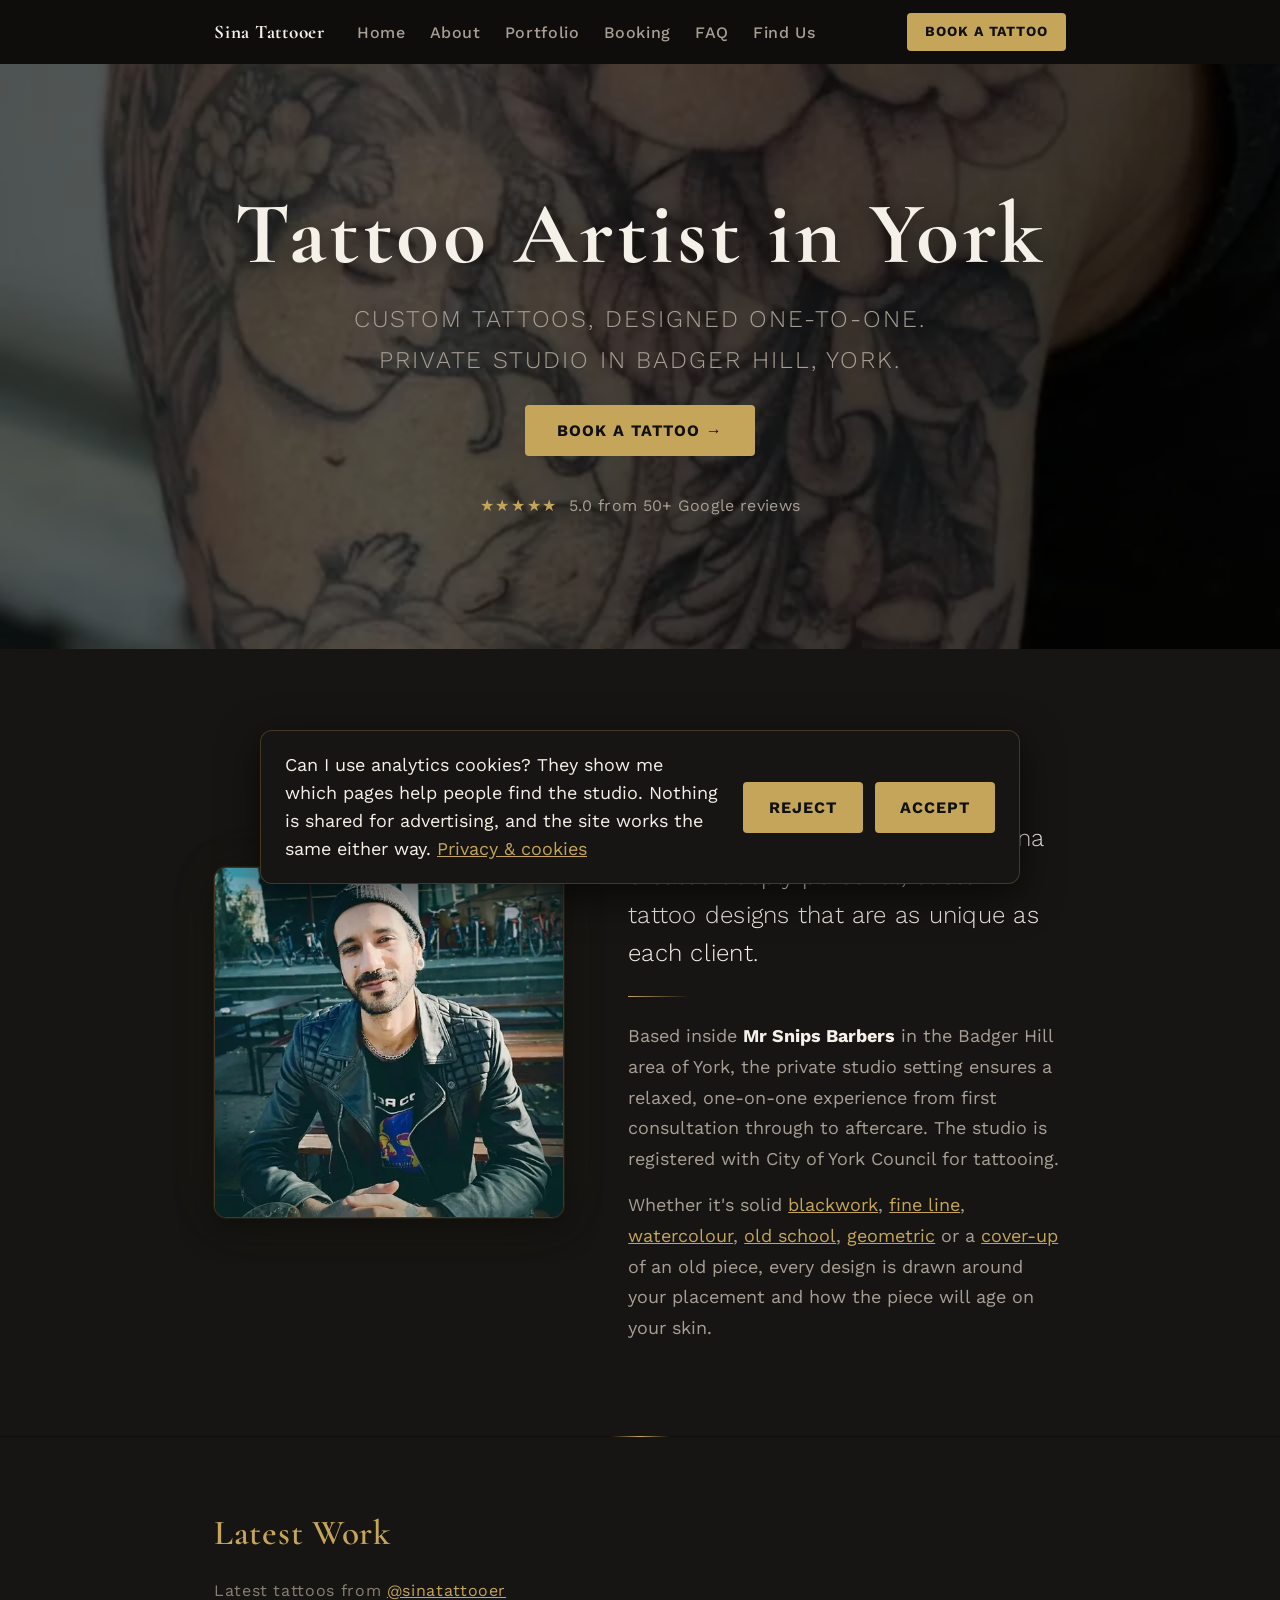
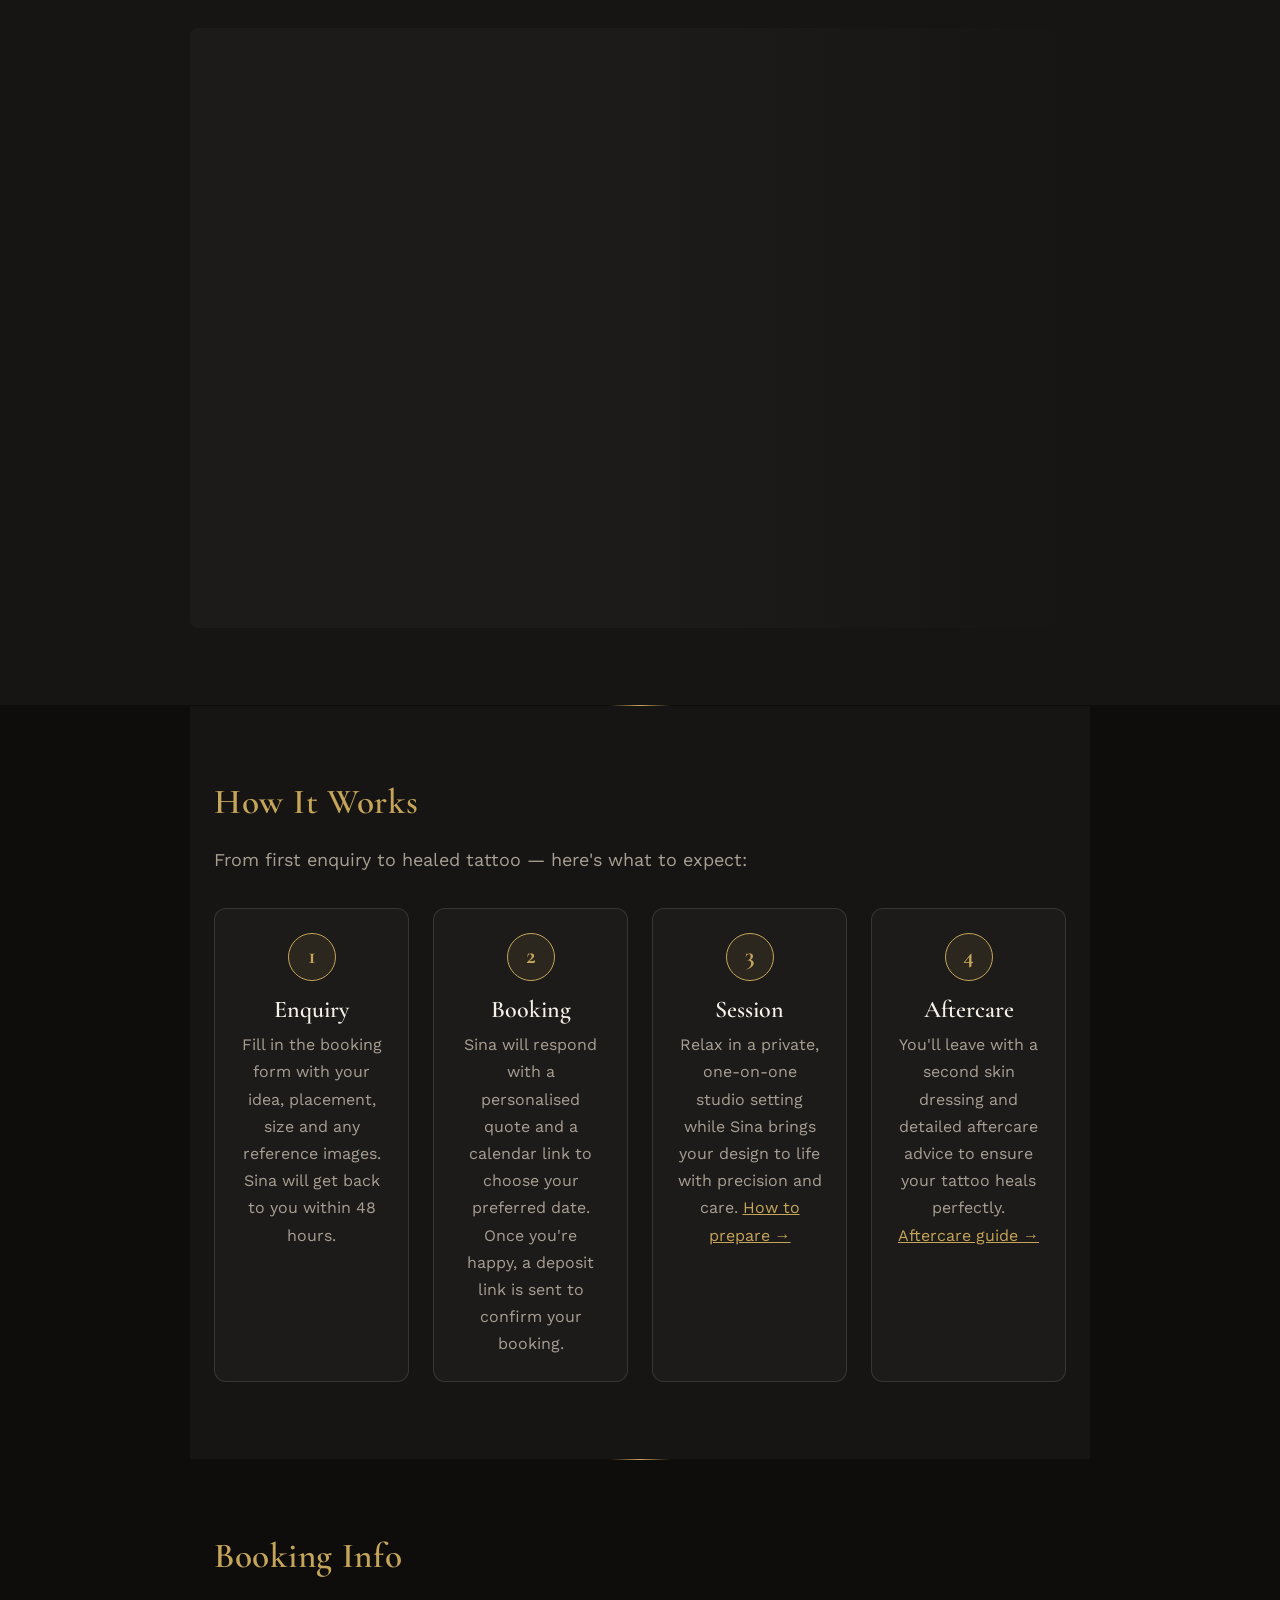
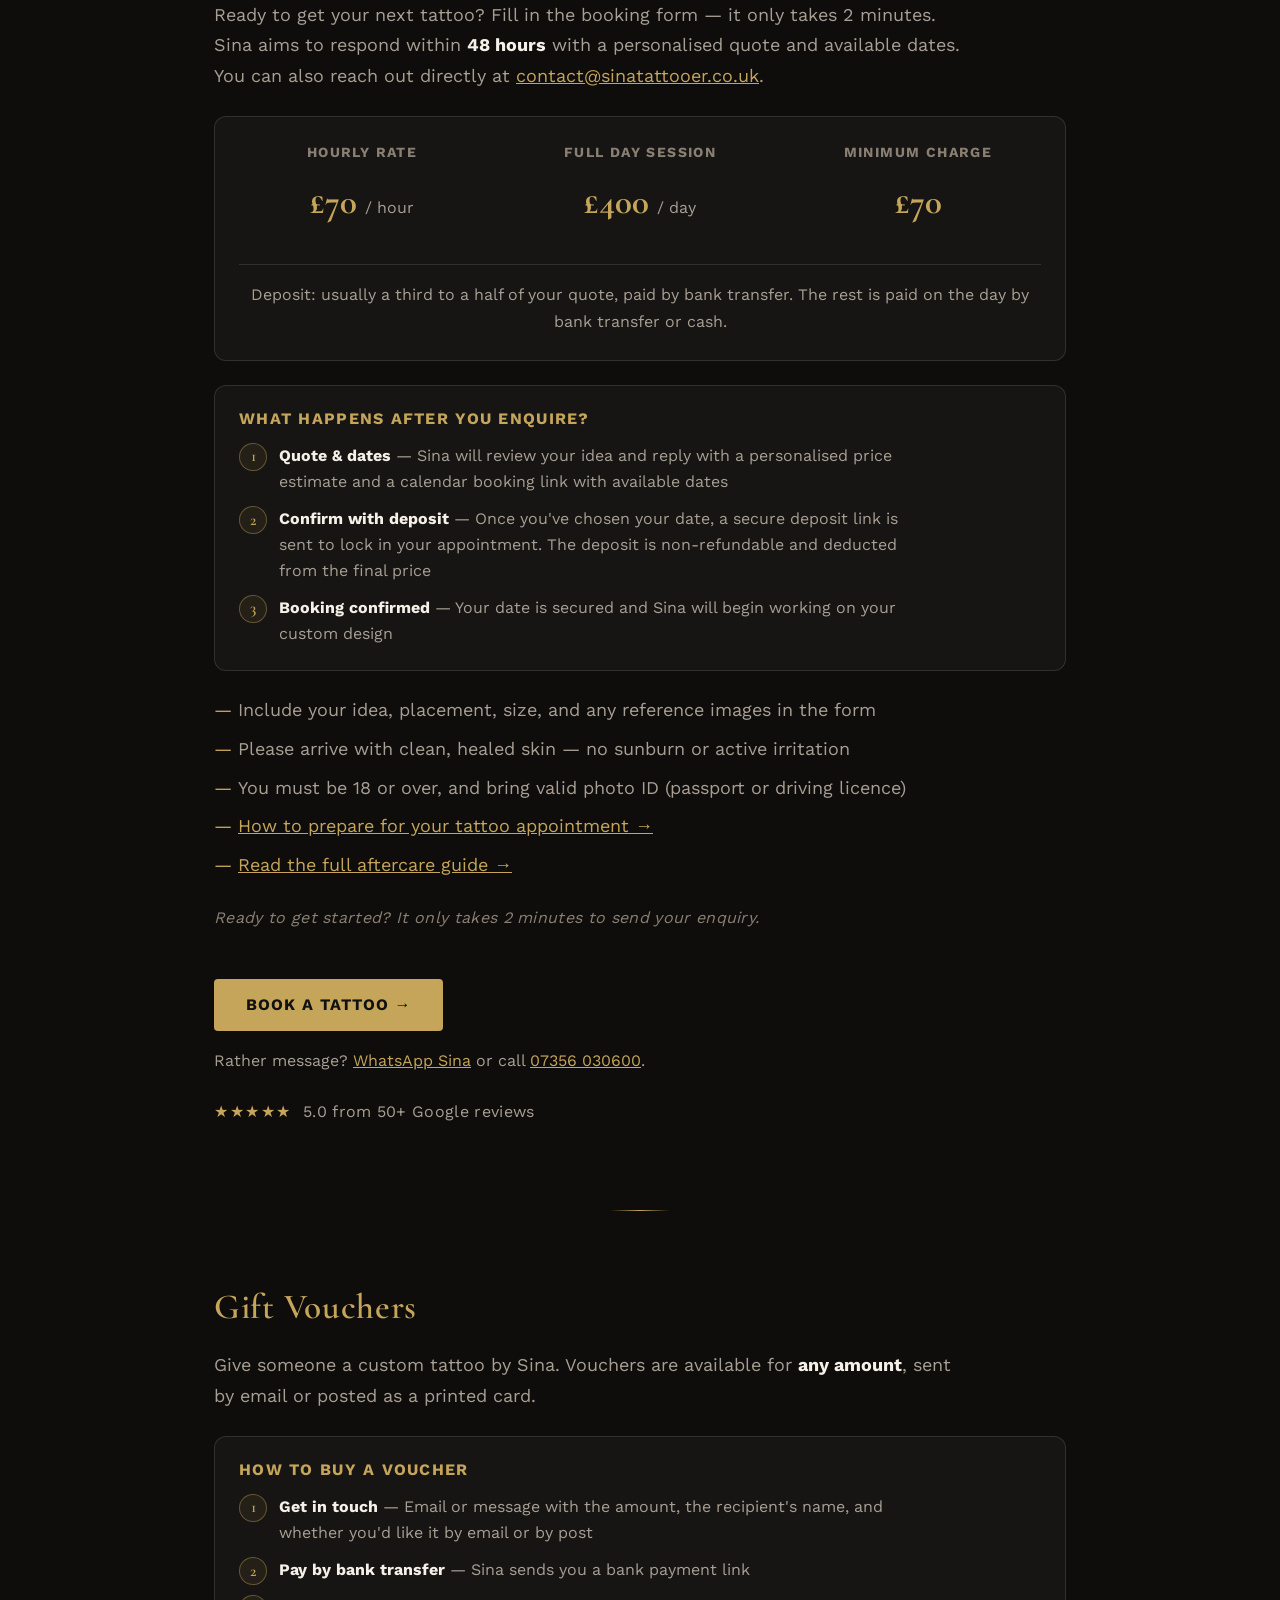
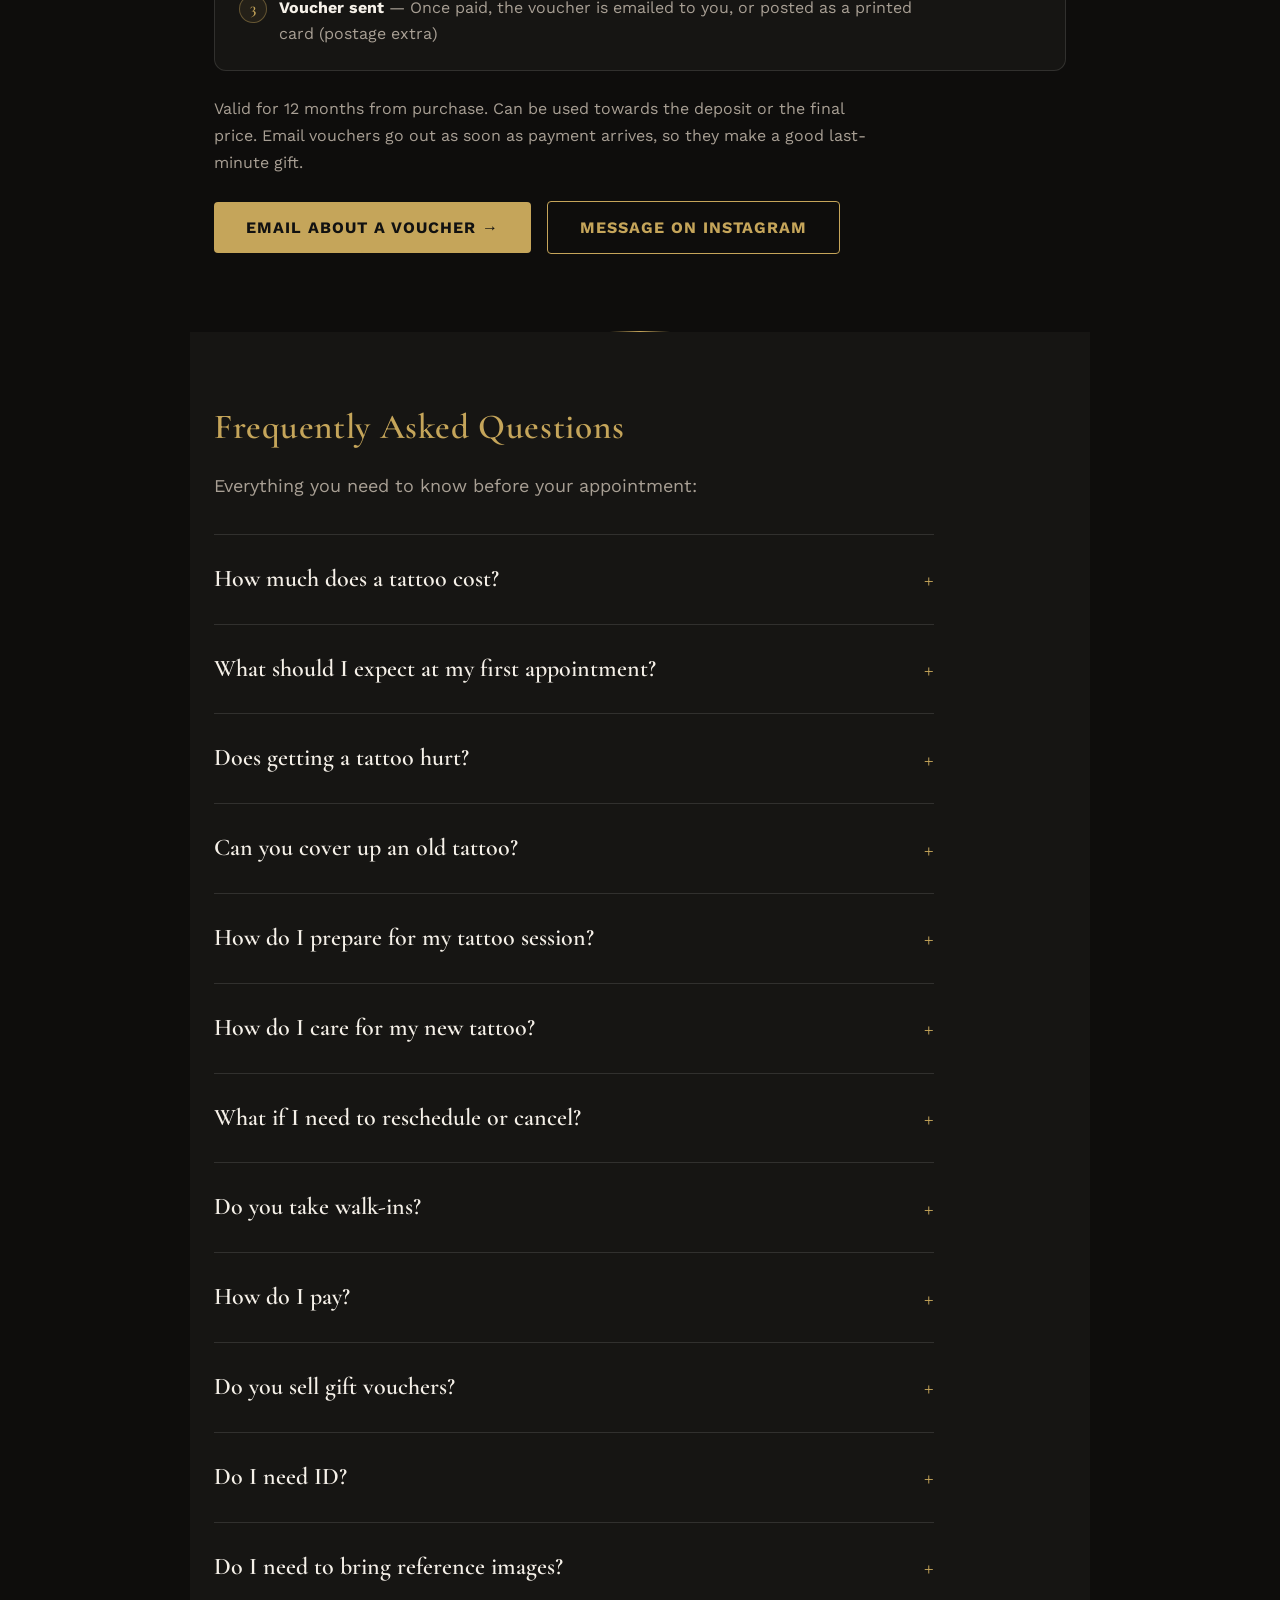
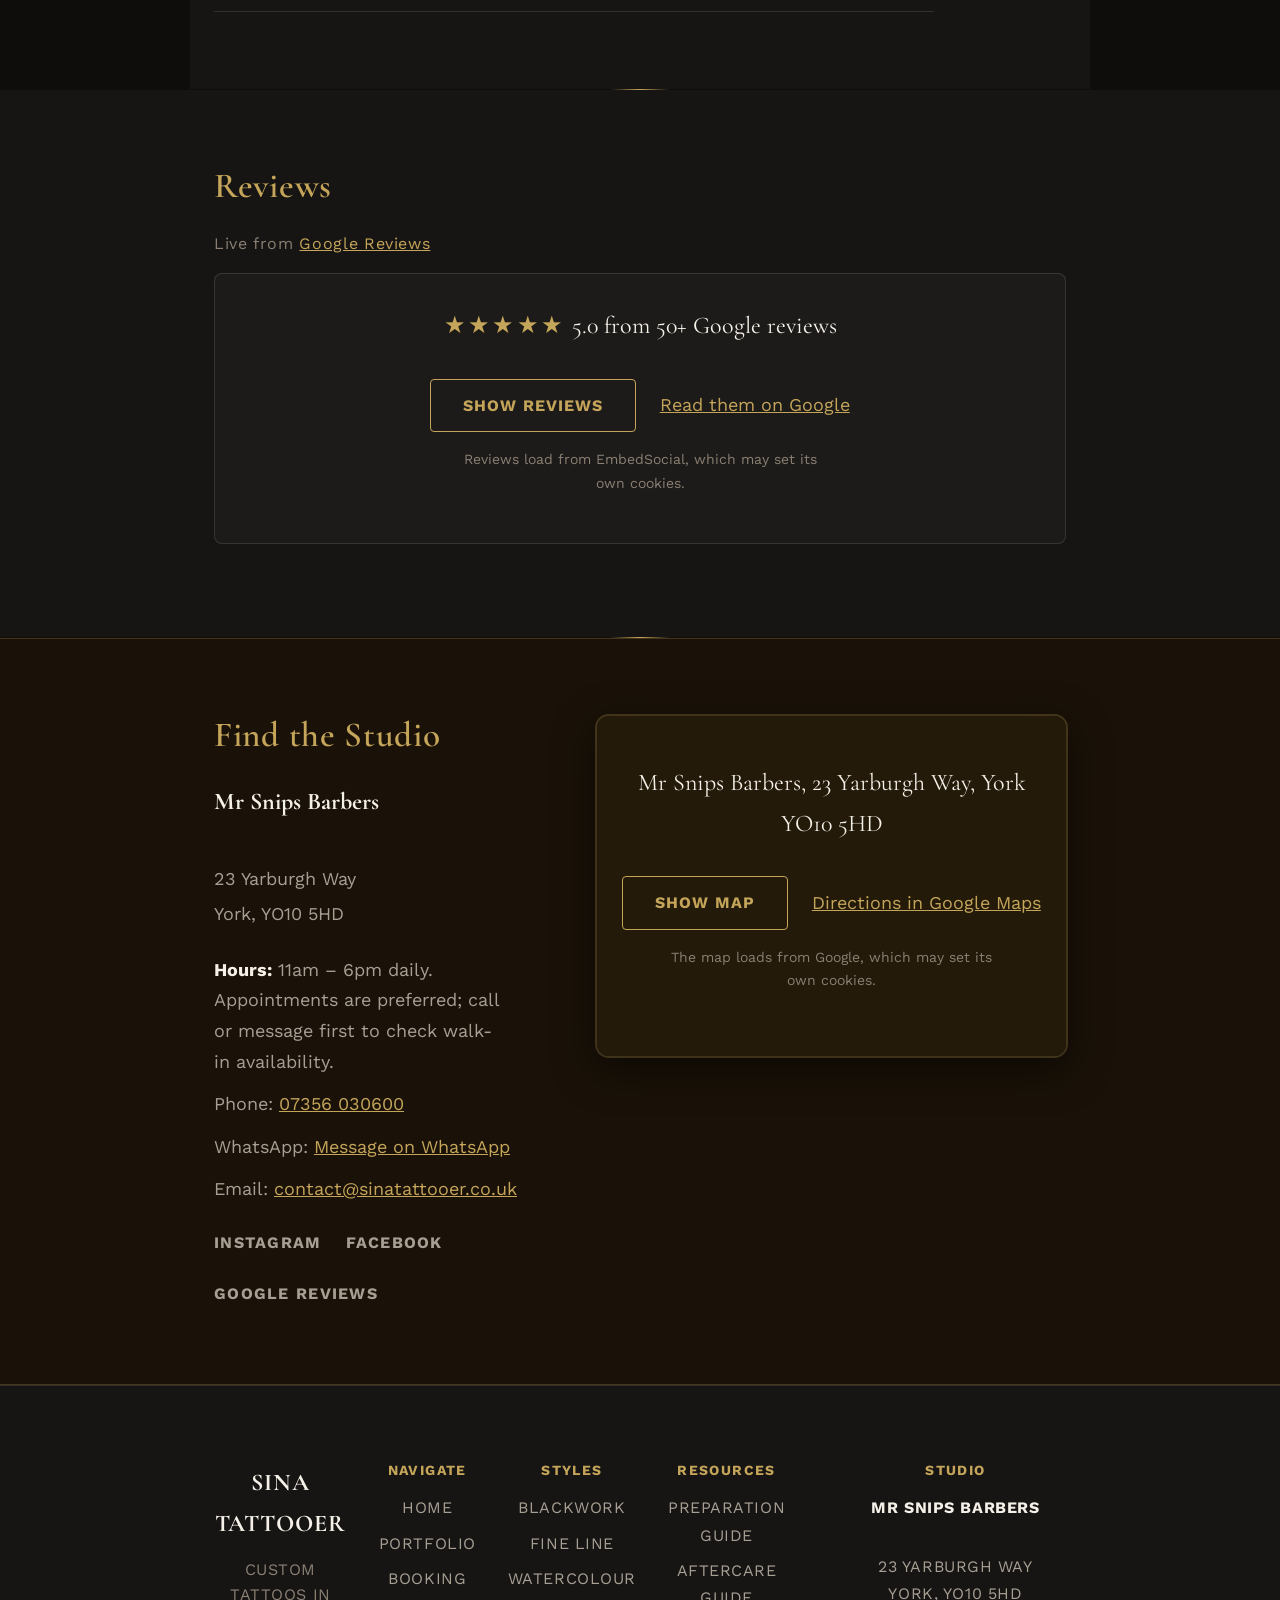
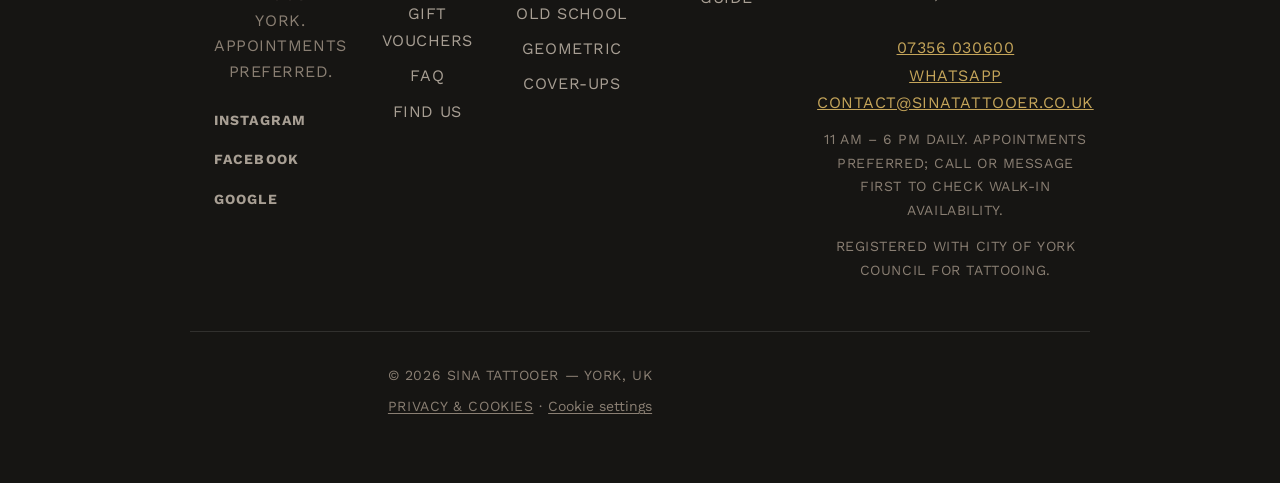
==== commit a7615e6e: "Add WhatsApp links; load map and reviews on click WhatsApp (https://wa.me/message/T7P2PQ6A7SHEK1) is" ====
--- a/index.html
+++ b/index.html
@@ -124,9 +124,9 @@
   <link rel="preload" href="/fonts/work-sans-latin.woff2" as="font" type="font/woff2" crossorigin fetchpriority="low">
   <link rel="preload" href="/fonts/cormorant-garamond-latin.woff2" as="font" type="font/woff2" crossorigin fetchpriority="low">
 
-  <!-- Widgets load lazily and sit below the fold, so a DNS hint is enough -->
+  <!-- Behold loads lazily below the fold, so a DNS hint is enough. Google Maps and EmbedSocial
+       only load when the visitor clicks (they set third-party cookies), see main.js -->
   <link rel="dns-prefetch" href="https://w.behold.so">
-  <link rel="dns-prefetch" href="https://embedsocial.com">
 
   <!-- Behold Instagram Feed Widget (Lazy-loaded) -->
   <script>
@@ -145,27 +145,9 @@
     })();
   </script>
 
-  <!-- EmbedSocial Google Reviews Widget (Lazy-loaded) -->
-  <script>
-    (() => {
-      const loadEmbedSocial = () => {
-        const d = document, s = "script", id = "EmbedSocialHashtagScript";
-        if (d.getElementById(id)) { return; }
-        const js = d.createElement(s);
-        js.id = id;
-        js.src = "https://embedsocial.com/cdn/ht.js";
-        d.getElementsByTagName("head")[0].appendChild(js);
-      };
-      if ('requestIdleCallback' in window) {
-        requestIdleCallback(loadEmbedSocial, { timeout: 3000 });
-      } else {
-        setTimeout(loadEmbedSocial, 2000);
-      }
-    })();
-  </script>
 
   <link rel="manifest" href="/manifest.json" />
-  <link rel="stylesheet" href="style.css?v=20261121b" />
+  <link rel="stylesheet" href="style.css?v=20261121c" />
 </head>
 
 <body id="top">
@@ -338,6 +320,9 @@
       <p class="booking-cta-note">Ready to get started? It only takes 2 minutes to send your enquiry.</p>
       <a href="https://tally.so/r/LZJBLj" target="_blank" rel="noopener noreferrer" class="btn-book btn-book--dark">Book
         a Tattoo &rarr;</a>
+      <p class="booking-alt">Rather message? <a href="https://wa.me/message/T7P2PQ6A7SHEK1" target="_blank" rel="noopener noreferrer"
+          data-cta="booking-whatsapp">WhatsApp Sina</a> or call <a href="tel:+447356030600"
+          data-cta="booking-phone">07356 030600</a>.</p>
       <p class="rating-line"><a href="https://maps.google.com/?cid=9494495319318612564" target="_blank"
           rel="noopener noreferrer"><span aria-hidden="true">&#9733;&#9733;&#9733;&#9733;&#9733;</span> 5.0 from 50+ Google reviews</a></p>
     </section>
@@ -488,7 +473,8 @@
           <div class="faq-answer" role="region">
             <div class="faq-answer-inner">
               <p>Appointments are preferred, but walk-ins are possible when there's a free slot. Call or message first
-                to check walk-in availability: <a href="tel:+447356030600">07356 030600</a>.</p>
+                to check walk-in availability: <a href="tel:+447356030600">07356 030600</a> or
+                <a href="https://wa.me/message/T7P2PQ6A7SHEK1" target="_blank" rel="noopener noreferrer" data-cta="faq-whatsapp">WhatsApp</a>.</p>
             </div>
           </div>
         </div>
@@ -552,7 +538,15 @@
         <p class="reviews-sub">Live from <a href="https://g.page/r/CVRKmF0wOcODEAE/review" target="_blank"
             rel="noopener noreferrer">Google Reviews</a></p>
       </div>
-      <div class="reviews-widget-wrapper skeleton-wrap">
+      <div class="reviews-widget-wrapper reviews-widget-wrapper--gated">
+        <div class="embed-gate">
+          <p class="embed-gate-title"><span aria-hidden="true">&#9733;&#9733;&#9733;&#9733;&#9733;</span> 5.0 from 50+ Google reviews</p>
+          <div class="embed-gate-actions">
+            <button type="button" class="btn-instagram" data-embed-load="reviews">Show reviews</button>
+            <a href="https://maps.google.com/?cid=9494495319318612564" target="_blank" rel="noopener noreferrer">Read them on Google</a>
+          </div>
+          <p class="embed-gate-note">Reviews load from EmbedSocial, which may set its own cookies.</p>
+        </div>
         <div class="embedsocial-hashtag" data-ref="88aab0bce4aebfb8c0a45e082e4282576ff6c642" data-lazyload="yes">
           <a class="feed-powered-by-es feed-powered-by-es-feed-img es-widget-branding"
             href="https://embedsocial.com/google-reviews-widget/" target="_blank" title="Embed Google reviews">
@@ -584,7 +578,8 @@
           </p>
           <p class="contact-hours"><strong>Hours:</strong> 11am &ndash; 6pm daily. Appointments are preferred; call or
             message first to check walk-in availability.</p>
-          <p class="contact-phone">Phone: <a href="tel:+447356030600">07356 030600</a></p>
+          <p class="contact-phone">Phone: <a href="tel:+447356030600" data-cta="contact-phone">07356 030600</a></p>
+          <p class="contact-phone">WhatsApp: <a href="https://wa.me/message/T7P2PQ6A7SHEK1" target="_blank" rel="noopener noreferrer" data-cta="contact-whatsapp">Message on WhatsApp</a></p>
           <p class="contact-email">Email: <a href="mailto:contact@sinatattooer.co.uk">contact@sinatattooer.co.uk</a></p>
           <nav class="socials" aria-label="Social media links">
             <a href="https://instagram.com/sinatattooer" target="_blank" rel="noopener noreferrer"
@@ -596,12 +591,15 @@
               Reviews</a>
           </nav>
         </div>
-        <div class="contact-map">
-          <iframe
-            src="https://www.google.com/maps/embed?pb=!1m18!1m12!1m3!1d2347.765971913322!2d-1.0393137232309981!3d53.953664472471665!2m3!1f0!2f0!3f0!3m2!1i1024!2i768!4f13.1!3m3!1m2!1s0x487931349112d19b%3A0x83c339305d984a54!2sSina%20Tattooer!5e0!3m2!1sen!2suk!4v1757958345921!5m2!1sen!2suk"
-            width="600" height="340" style="border:0;" allowfullscreen="" loading="lazy"
-            referrerpolicy="no-referrer-when-downgrade" title="Sina Tattooer location on Google Maps"
-            aria-label="Interactive Google Map showing Sina Tattooer studio location at Mr Snips Barbers, York"></iframe>
+        <div class="contact-map" data-map-src="https://www.google.com/maps/embed?pb=!1m18!1m12!1m3!1d2347.765971913322!2d-1.0393137232309981!3d53.953664472471665!2m3!1f0!2f0!3f0!3m2!1i1024!2i768!4f13.1!3m3!1m2!1s0x487931349112d19b%3A0x83c339305d984a54!2sSina%20Tattooer!5e0!3m2!1sen!2suk!4v1757958345921!5m2!1sen!2suk">
+          <div class="embed-gate">
+            <p class="embed-gate-title">Mr Snips Barbers, 23 Yarburgh Way, York YO10 5HD</p>
+            <div class="embed-gate-actions">
+              <button type="button" class="btn-instagram" data-embed-load="map">Show map</button>
+              <a href="https://maps.google.com/?cid=9494495319318612564" target="_blank" rel="noopener noreferrer" data-cta="contact-directions">Directions in Google Maps</a>
+            </div>
+            <p class="embed-gate-note">The map loads from Google, which may set its own cookies.</p>
+          </div>
         </div>
       </div>
     </section>
@@ -649,7 +647,7 @@
       </div>
       <div class="footer-col footer-contact">
         <h3>Studio</h3>
-        <address><strong>Mr Snips Barbers</strong><br>23 Yarburgh Way<br>York, YO10 5HD<br><br><a href="tel:+447356030600">07356 030600</a><br><a href="mailto:contact@sinatattooer.co.uk">contact@sinatattooer.co.uk</a></address>
+        <address><strong>Mr Snips Barbers</strong><br>23 Yarburgh Way<br>York, YO10 5HD<br><br><a href="tel:+447356030600">07356 030600</a><br><a href="https://wa.me/message/T7P2PQ6A7SHEK1" target="_blank" rel="noopener noreferrer">WhatsApp</a><br><a href="mailto:contact@sinatattooer.co.uk">contact@sinatattooer.co.uk</a></address>
         <p class="footer-hours">11 am – 6 pm daily. Appointments preferred; call or message first to check walk-in availability.</p>
         <p class="footer-hours">Registered with City of York Council for tattooing.</p>
       </div>
@@ -662,7 +660,7 @@
   <!-- /partial:footer -->
 
   <script src="components.js?v=20261111a"></script>
-  <script src="main.js?v=20261121a"></script>
+  <script src="main.js?v=20261121b"></script>
 
   <!-- FAQPage Schema -->
   <script type="application/ld+json">
@@ -731,7 +729,7 @@
         "name": "Do you take walk-ins?",
         "acceptedAnswer": {
           "@type": "Answer",
-          "text": "Appointments are preferred, but walk-ins are possible when there's a free slot. Call or message first to check walk-in availability: 07356 030600."
+          "text": "Appointments are preferred, but walk-ins are possible when there's a free slot. Call or message first to check walk-in availability: 07356 030600 or WhatsApp."
         }
       },
       {
--- a/style.css
+++ b/style.css
@@ -677,6 +677,66 @@
   padding-inline: var(--space-6);
   padding-bottom: var(--space-4);
   min-height: clamp(280px, 40vw, 480px);
+}
+
+.reviews-widget-wrapper--gated { min-height: 0; }
+.reviews-widget-wrapper--gated .embedsocial-hashtag { display: none; }
+
+/* --- Click-to-load gate (map, reviews) --- */
+.embed-gate {
+  display: flex;
+  flex-direction: column;
+  align-items: center;
+  justify-content: center;
+  gap: var(--space-4);
+  height: 100%;
+  padding: var(--space-8) var(--space-6);
+  text-align: center;
+  background: var(--color-surface-2);
+  border: 1px solid var(--color-border);
+  border-radius: var(--radius-md);
+}
+
+.contact-map .embed-gate {
+  background: var(--color-contact-surface);
+  border: 0;
+  border-radius: 0;
+}
+
+.embed-gate-title {
+  font-family: var(--font-display);
+  font-size: var(--text-lg);
+  color: var(--color-text);
+}
+
+.embed-gate-title span { color: var(--color-accent); letter-spacing: 0.1em; }
+
+.embed-gate-actions {
+  display: flex;
+  flex-wrap: wrap;
+  align-items: center;
+  justify-content: center;
+  gap: var(--space-3) var(--space-6);
+}
+
+.embed-gate-actions .btn-instagram { cursor: pointer; }
+
+.embed-gate-actions a:not([class]) {
+  display: inline-flex;
+  align-items: center;
+  min-height: 44px;
+}
+
+.embed-gate-note {
+  font-size: var(--text-xs);
+  color: var(--color-text-faint);
+  max-width: 40ch;
+}
+
+.booking-alt {
+  margin-top: var(--space-4);
+  font-size: var(--text-sm);
+  color: var(--color-text-muted);
 }
 
 /* --- Contact (Warm Coloured Panel) --- */
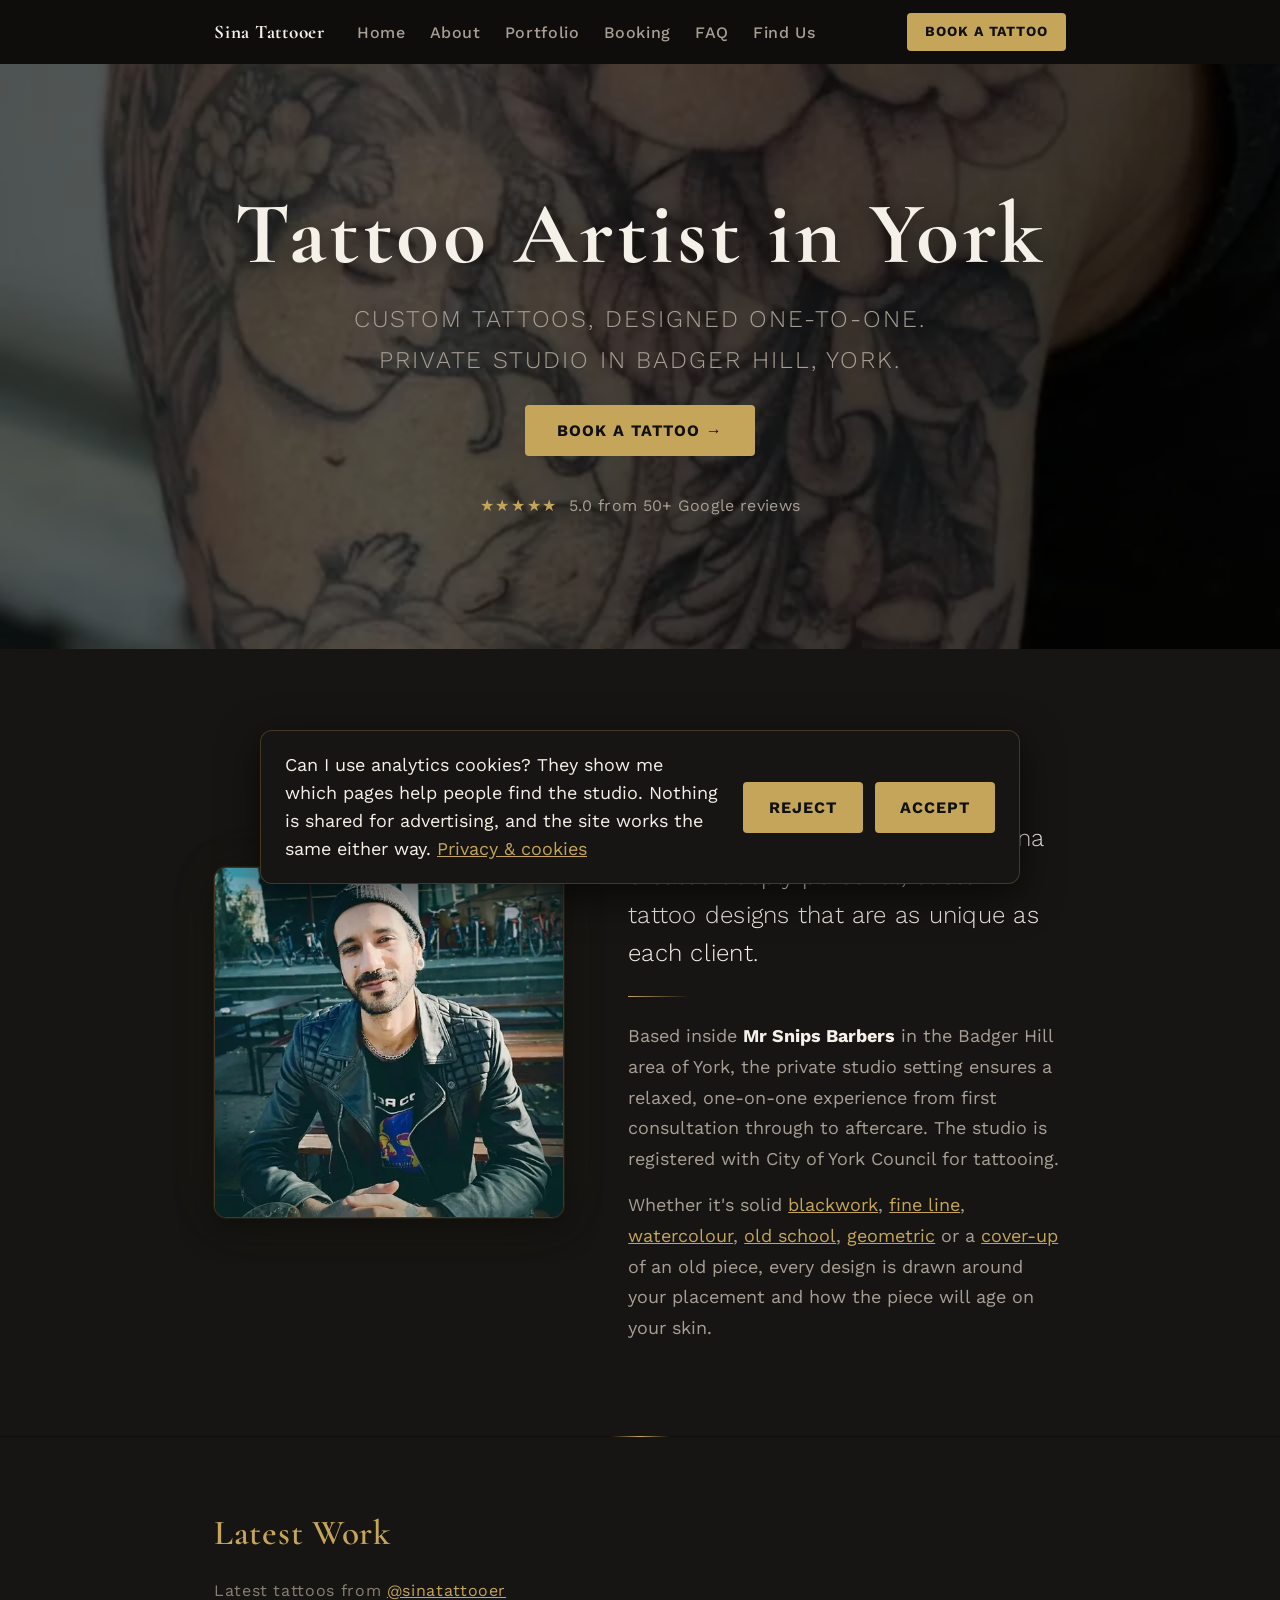
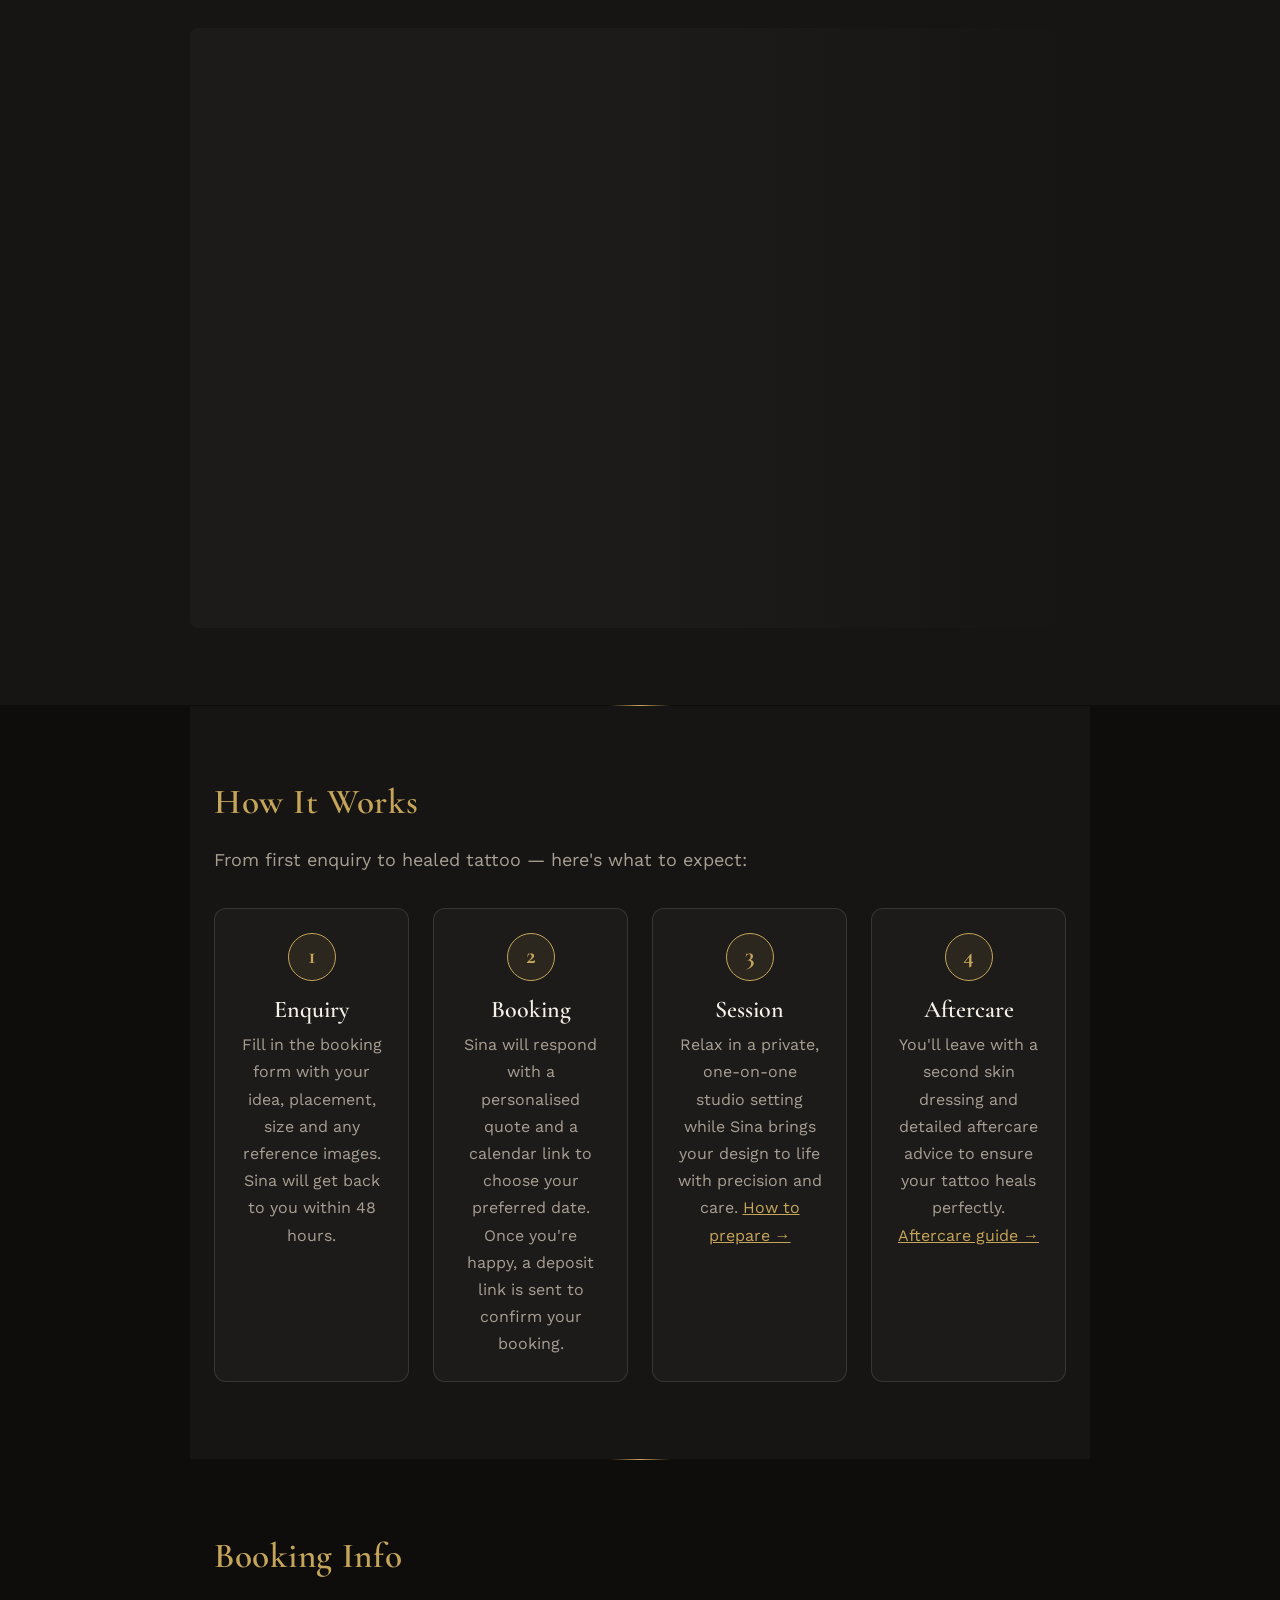
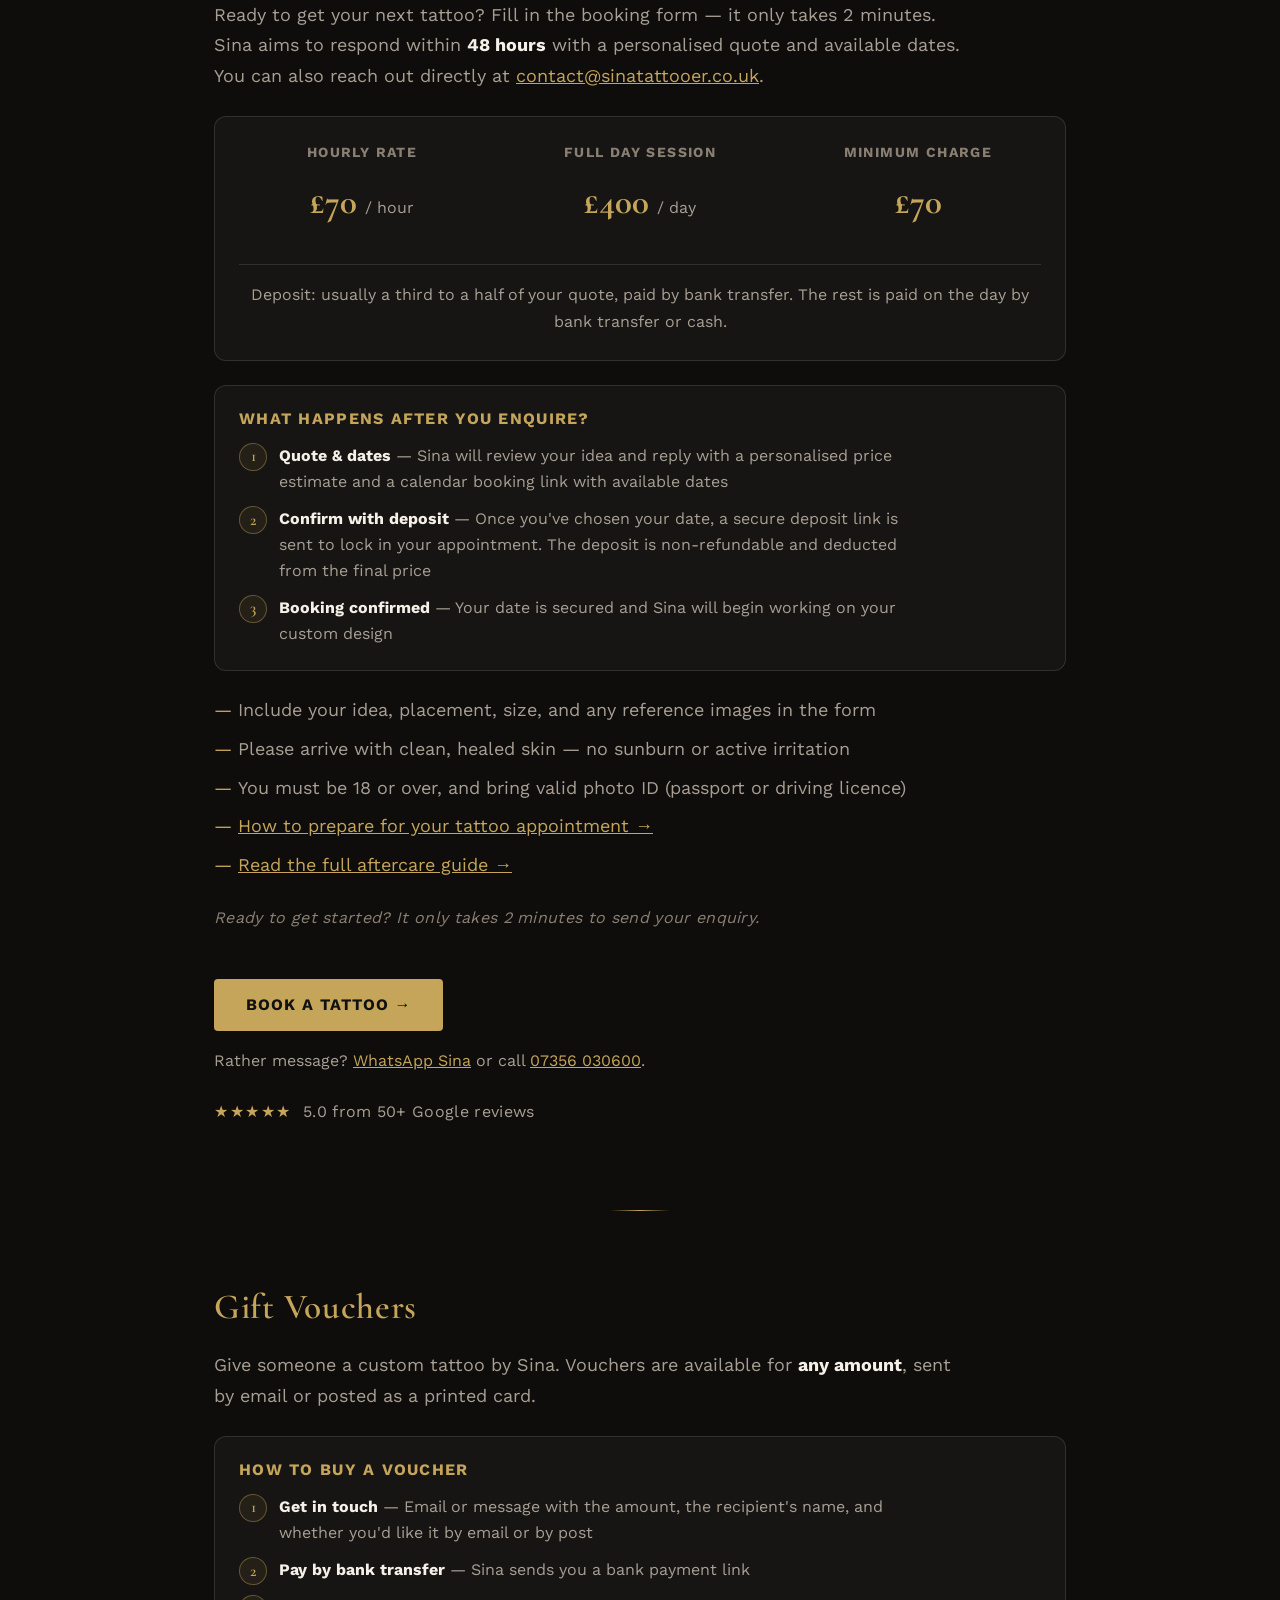
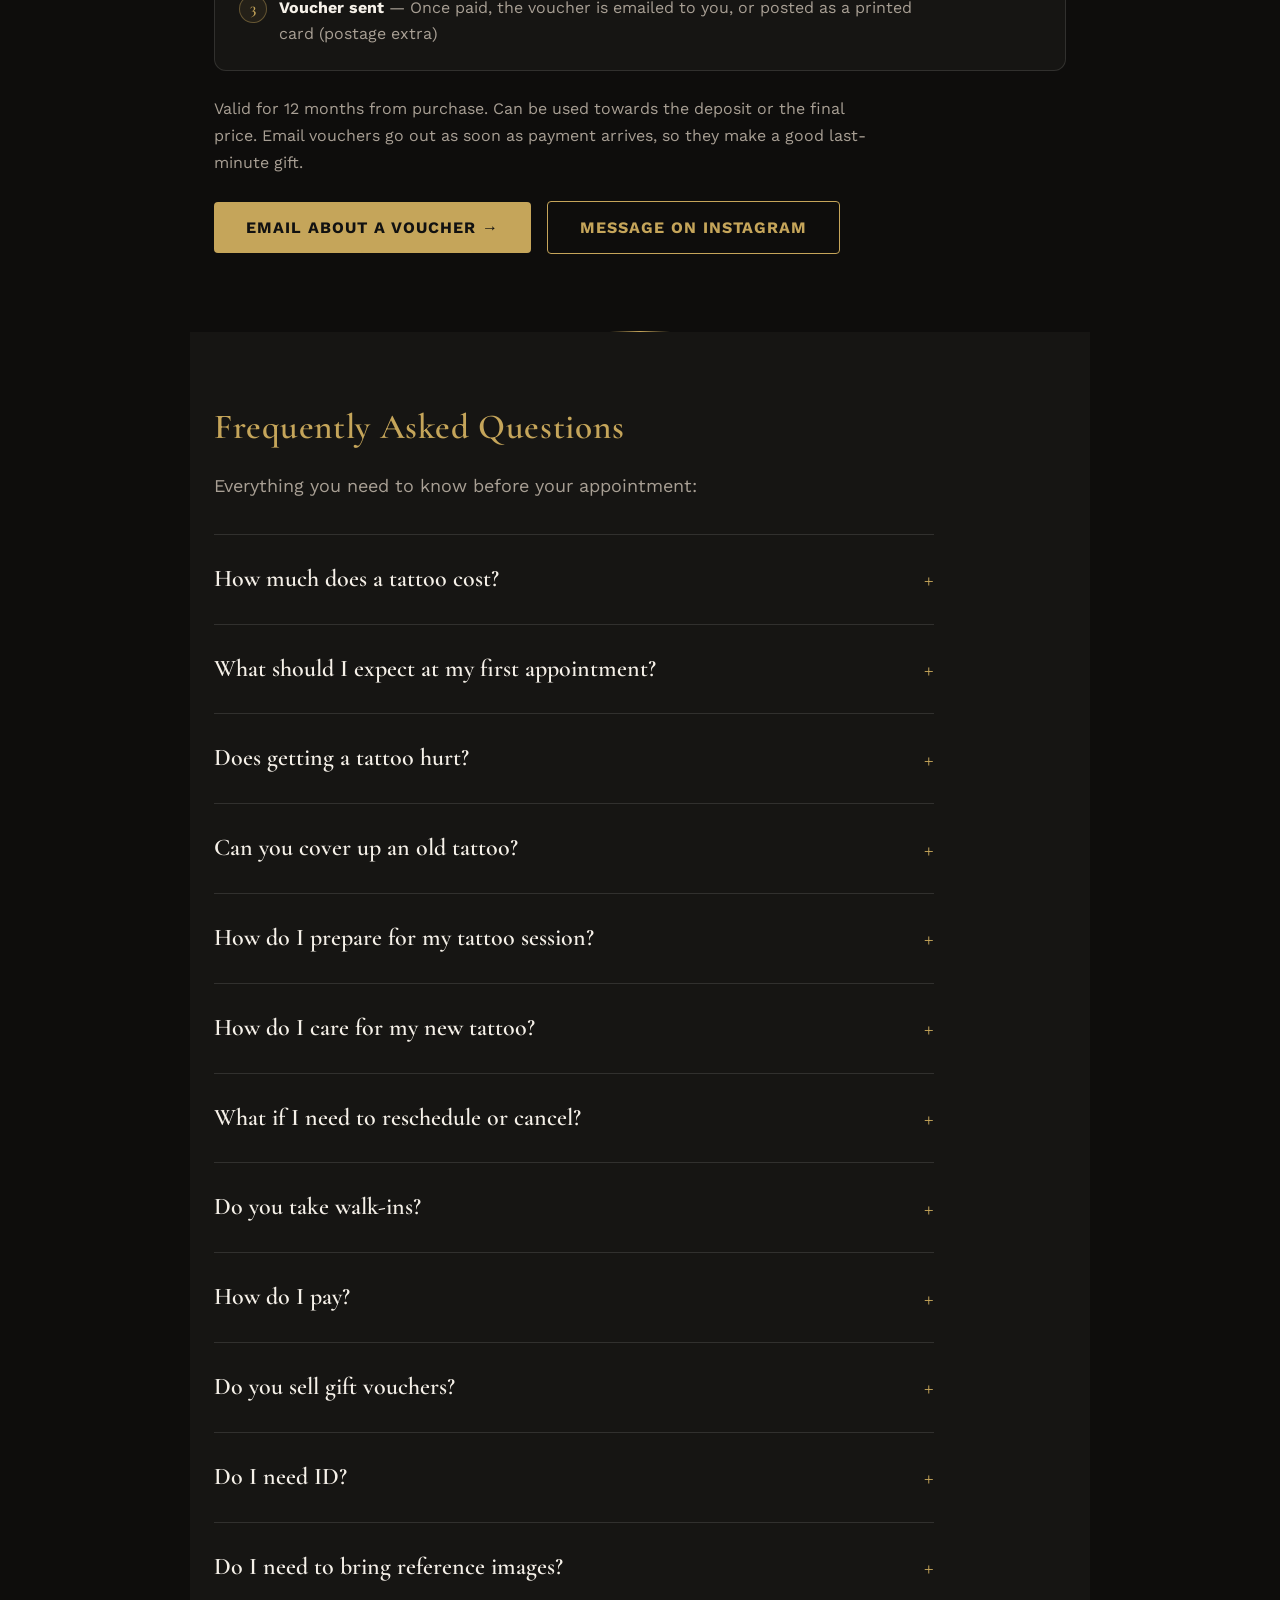
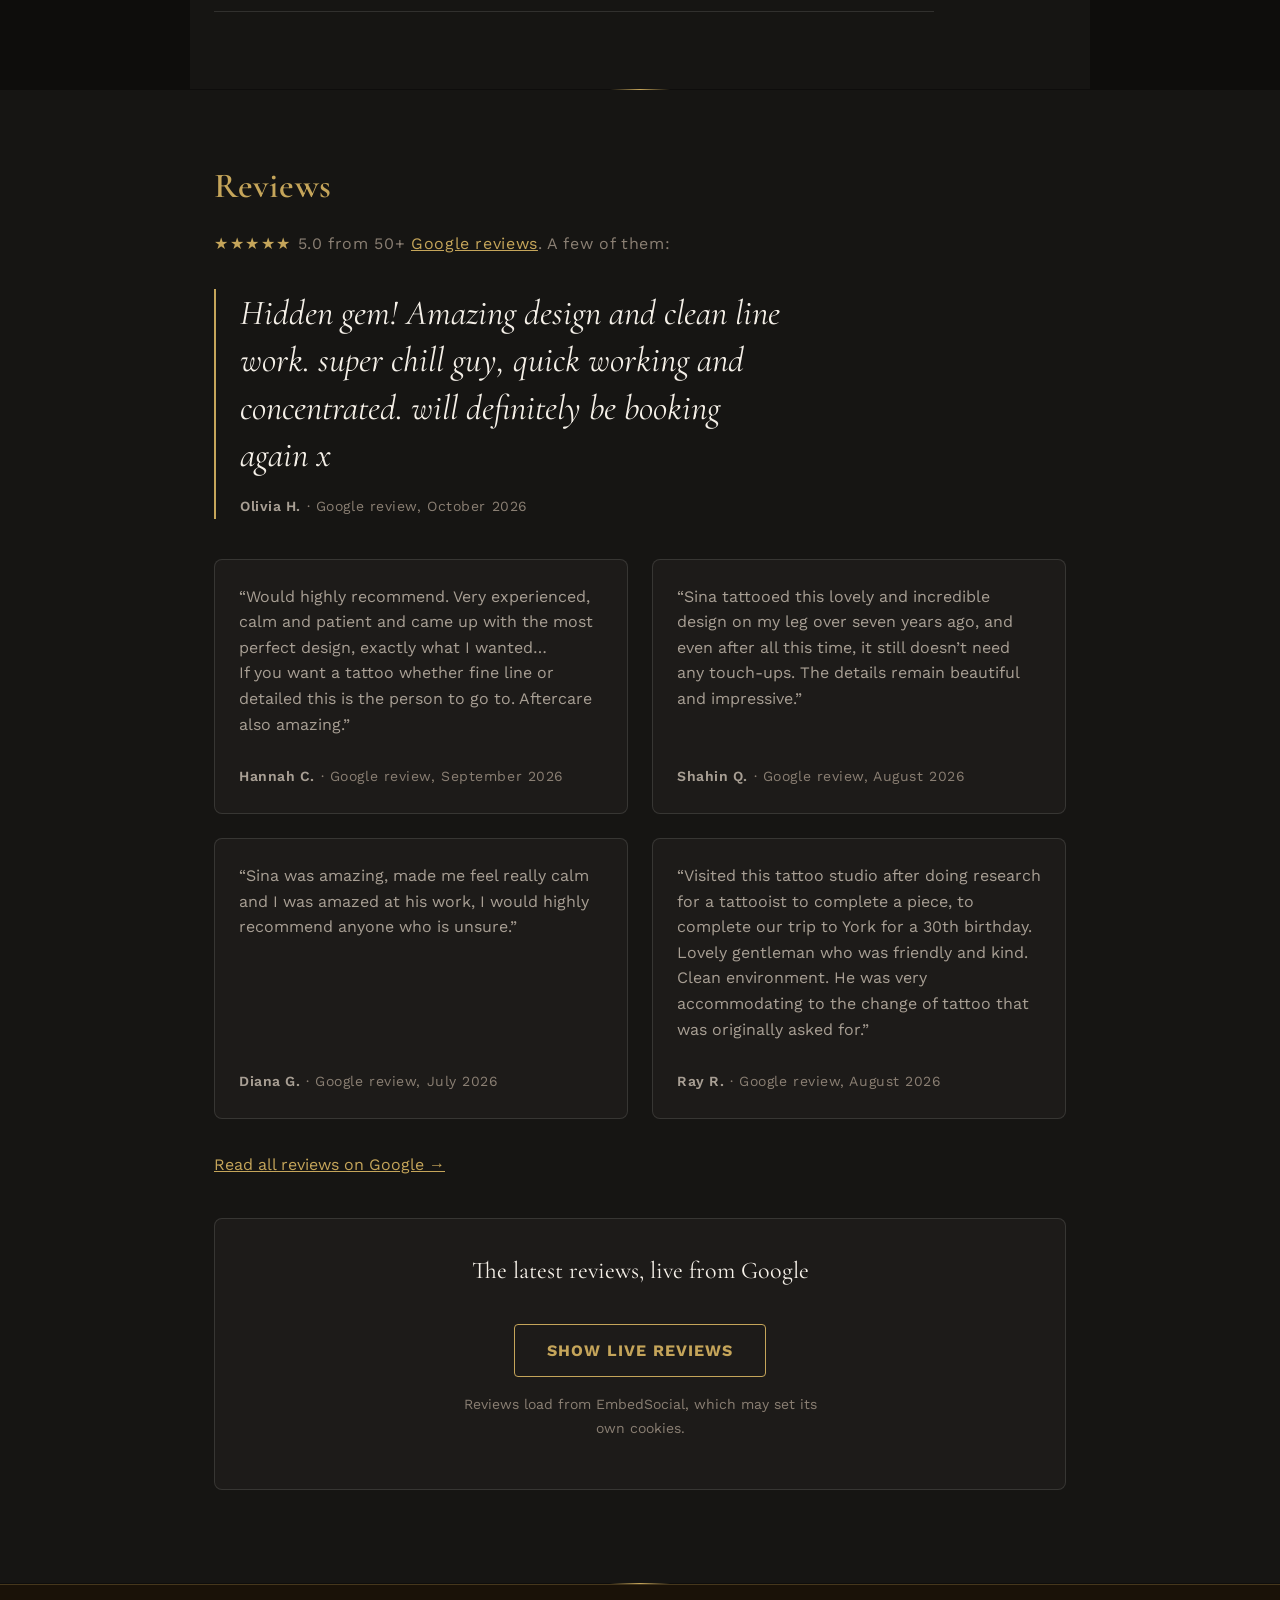
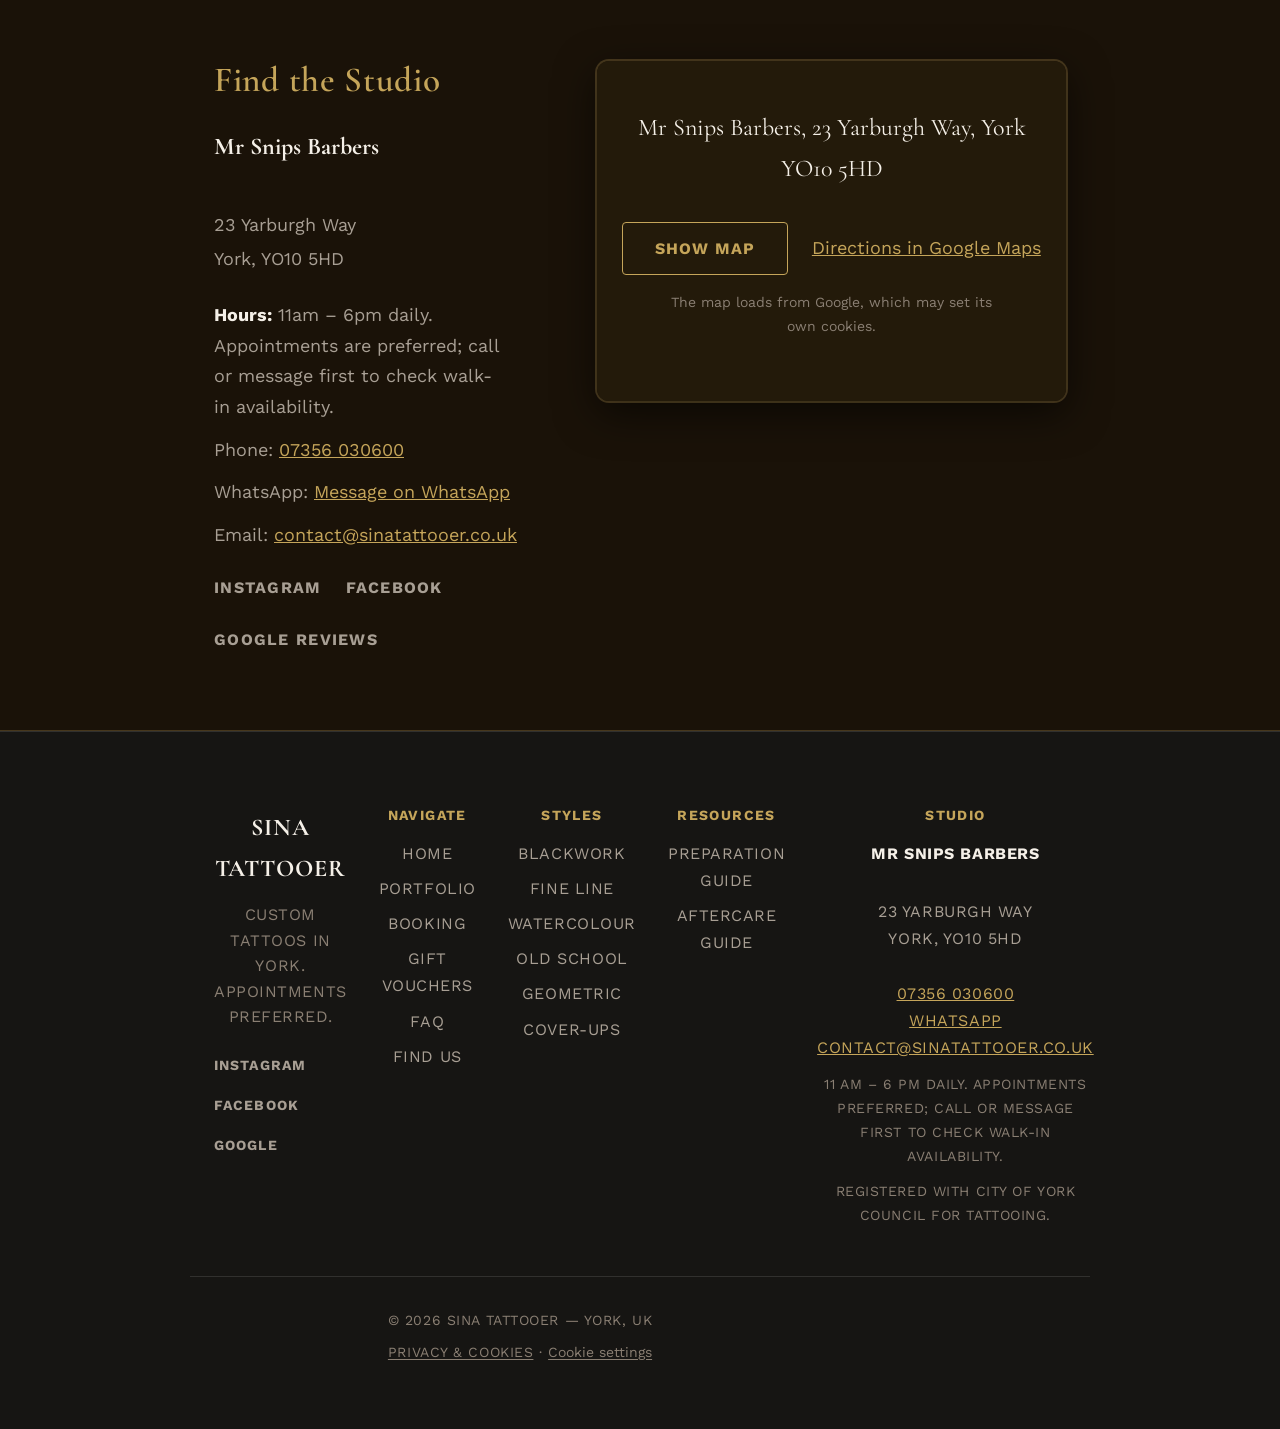
==== commit 583cd093: "Show hand-picked Google reviews as static HTML The reviews section only had the EmbedSocial widget, " ====
--- a/index.html
+++ b/index.html
@@ -147,7 +147,7 @@
 
 
   <link rel="manifest" href="/manifest.json" />
-  <link rel="stylesheet" href="style.css?v=20261121c" />
+  <link rel="stylesheet" href="style.css?v=20261121d" />
 </head>
 
 <body id="top">
@@ -531,19 +531,52 @@
 
     <hr class="section-divider" aria-hidden="true" />
 
-    <!-- Reviews: Live Google Reviews via EmbedSocial -->
-    <section class="reviews reveal">
+    <!-- Reviews: hand-picked Google reviews as static HTML (verbatim; "&hellip;" marks cuts).
+         Live EmbedSocial widget below loads on click. No Review schema: Google ignores self-serving review markup. -->
+    <section class="reviews reveal" id="reviews">
       <div class="container">
         <h2>Reviews</h2>
-        <p class="reviews-sub">Live from <a href="https://g.page/r/CVRKmF0wOcODEAE/review" target="_blank"
-            rel="noopener noreferrer">Google Reviews</a></p>
+        <p class="reviews-sub"><span aria-hidden="true">&#9733;&#9733;&#9733;&#9733;&#9733;</span> 5.0 from 50+
+          <a href="https://maps.google.com/?cid=9494495319318612564" target="_blank" rel="noopener noreferrer">Google reviews</a>. A few of them:</p>
+        <figure class="review-feature">
+          <blockquote><p>Hidden gem! Amazing design and clean line work. super chill guy, quick working and concentrated.
+              will definitely be booking again x</p></blockquote>
+          <figcaption><strong>Olivia H.</strong> &middot; Google review, October 2026</figcaption>
+        </figure>
+        <ul class="review-cards" role="list">
+          <li>
+            <figure class="review-card">
+              <blockquote><p>Would highly recommend. Very experienced, calm and patient and came up with the most perfect design, exactly what I wanted&hellip; If you want a tattoo whether fine line or detailed this is the person to go to. Aftercare also amazing.</p></blockquote>
+              <figcaption><strong>Hannah C.</strong> &middot; Google review, September 2026</figcaption>
+            </figure>
+          </li>
+          <li>
+            <figure class="review-card">
+              <blockquote><p>Sina tattooed this lovely and incredible design on my leg over seven years ago, and even after all this time, it still doesn&rsquo;t need any touch-ups. The details remain beautiful and impressive.</p></blockquote>
+              <figcaption><strong>Shahin Q.</strong> &middot; Google review, August 2026</figcaption>
+            </figure>
+          </li>
+          <li>
+            <figure class="review-card">
+              <blockquote><p>Sina was amazing, made me feel really calm and I was amazed at his work, I would highly recommend anyone who is unsure.</p></blockquote>
+              <figcaption><strong>Diana G.</strong> &middot; Google review, July 2026</figcaption>
+            </figure>
+          </li>
+          <li>
+            <figure class="review-card">
+              <blockquote><p>Visited this tattoo studio after doing research for a tattooist to complete a piece, to complete our trip to York for a 30th birthday. Lovely gentleman who was friendly and kind. Clean environment. He was very accommodating to the change of tattoo that was originally asked for.</p></blockquote>
+              <figcaption><strong>Ray R.</strong> &middot; Google review, August 2026</figcaption>
+            </figure>
+          </li>
+        </ul>
+        <p class="reviews-all"><a href="https://maps.google.com/?cid=9494495319318612564" target="_blank" rel="noopener noreferrer" data-cta="reviews-google">Read
+            all reviews on Google &rarr;</a></p>
       </div>
       <div class="reviews-widget-wrapper reviews-widget-wrapper--gated">
         <div class="embed-gate">
-          <p class="embed-gate-title"><span aria-hidden="true">&#9733;&#9733;&#9733;&#9733;&#9733;</span> 5.0 from 50+ Google reviews</p>
+          <p class="embed-gate-title">The latest reviews, live from Google</p>
           <div class="embed-gate-actions">
-            <button type="button" class="btn-instagram" data-embed-load="reviews">Show reviews</button>
-            <a href="https://maps.google.com/?cid=9494495319318612564" target="_blank" rel="noopener noreferrer">Read them on Google</a>
+            <button type="button" class="btn-instagram" data-embed-load="reviews">Show live reviews</button>
           </div>
           <p class="embed-gate-note">Reviews load from EmbedSocial, which may set its own cookies.</p>
         </div>
--- a/style.css
+++ b/style.css
@@ -669,6 +669,69 @@
 
 .reviews-sub a {
   color: var(--color-accent);
+}
+
+.reviews-sub span { color: var(--color-accent); letter-spacing: 0.1em; }
+
+/* Static review quotes */
+.review-feature {
+  margin: var(--space-8) 0 var(--space-10);
+  padding-left: var(--space-6);
+  border-left: 2px solid var(--color-accent);
+}
+
+.review-feature blockquote p {
+  font-family: var(--font-display);
+  font-size: var(--text-xl);
+  font-style: italic;
+  line-height: 1.35;
+  color: var(--color-text);
+  max-width: 36ch;
+}
+
+.review-feature figcaption,
+.review-card figcaption {
+  margin-top: var(--space-3);
+  font-size: var(--text-xs);
+  letter-spacing: 0.04em;
+  color: var(--color-text-faint);
+}
+
+.review-feature figcaption strong,
+.review-card figcaption strong { color: var(--color-text-muted); font-weight: 600; }
+
+.review-cards {
+  display: grid;
+  grid-template-columns: repeat(auto-fit, minmax(min(100%, 340px), 1fr));
+  gap: var(--space-6);
+  list-style: none;
+  padding: 0;
+}
+
+.review-card {
+  height: 100%;
+  margin: 0;
+  display: flex;
+  flex-direction: column;
+  justify-content: space-between;
+  padding: var(--space-6);
+  background: var(--color-surface-2);
+  border: 1px solid var(--color-border);
+  border-radius: var(--radius-md);
+}
+
+.review-card blockquote p {
+  font-size: var(--text-sm);
+  line-height: 1.6;
+  color: var(--color-text-muted);
+}
+
+.review-card blockquote p::before { content: '\201C'; }
+.review-card blockquote p::after { content: '\201D'; }
+
+.reviews-all {
+  margin: var(--space-8) 0 var(--space-10);
+  font-size: var(--text-sm);
 }
 
 .reviews-widget-wrapper {
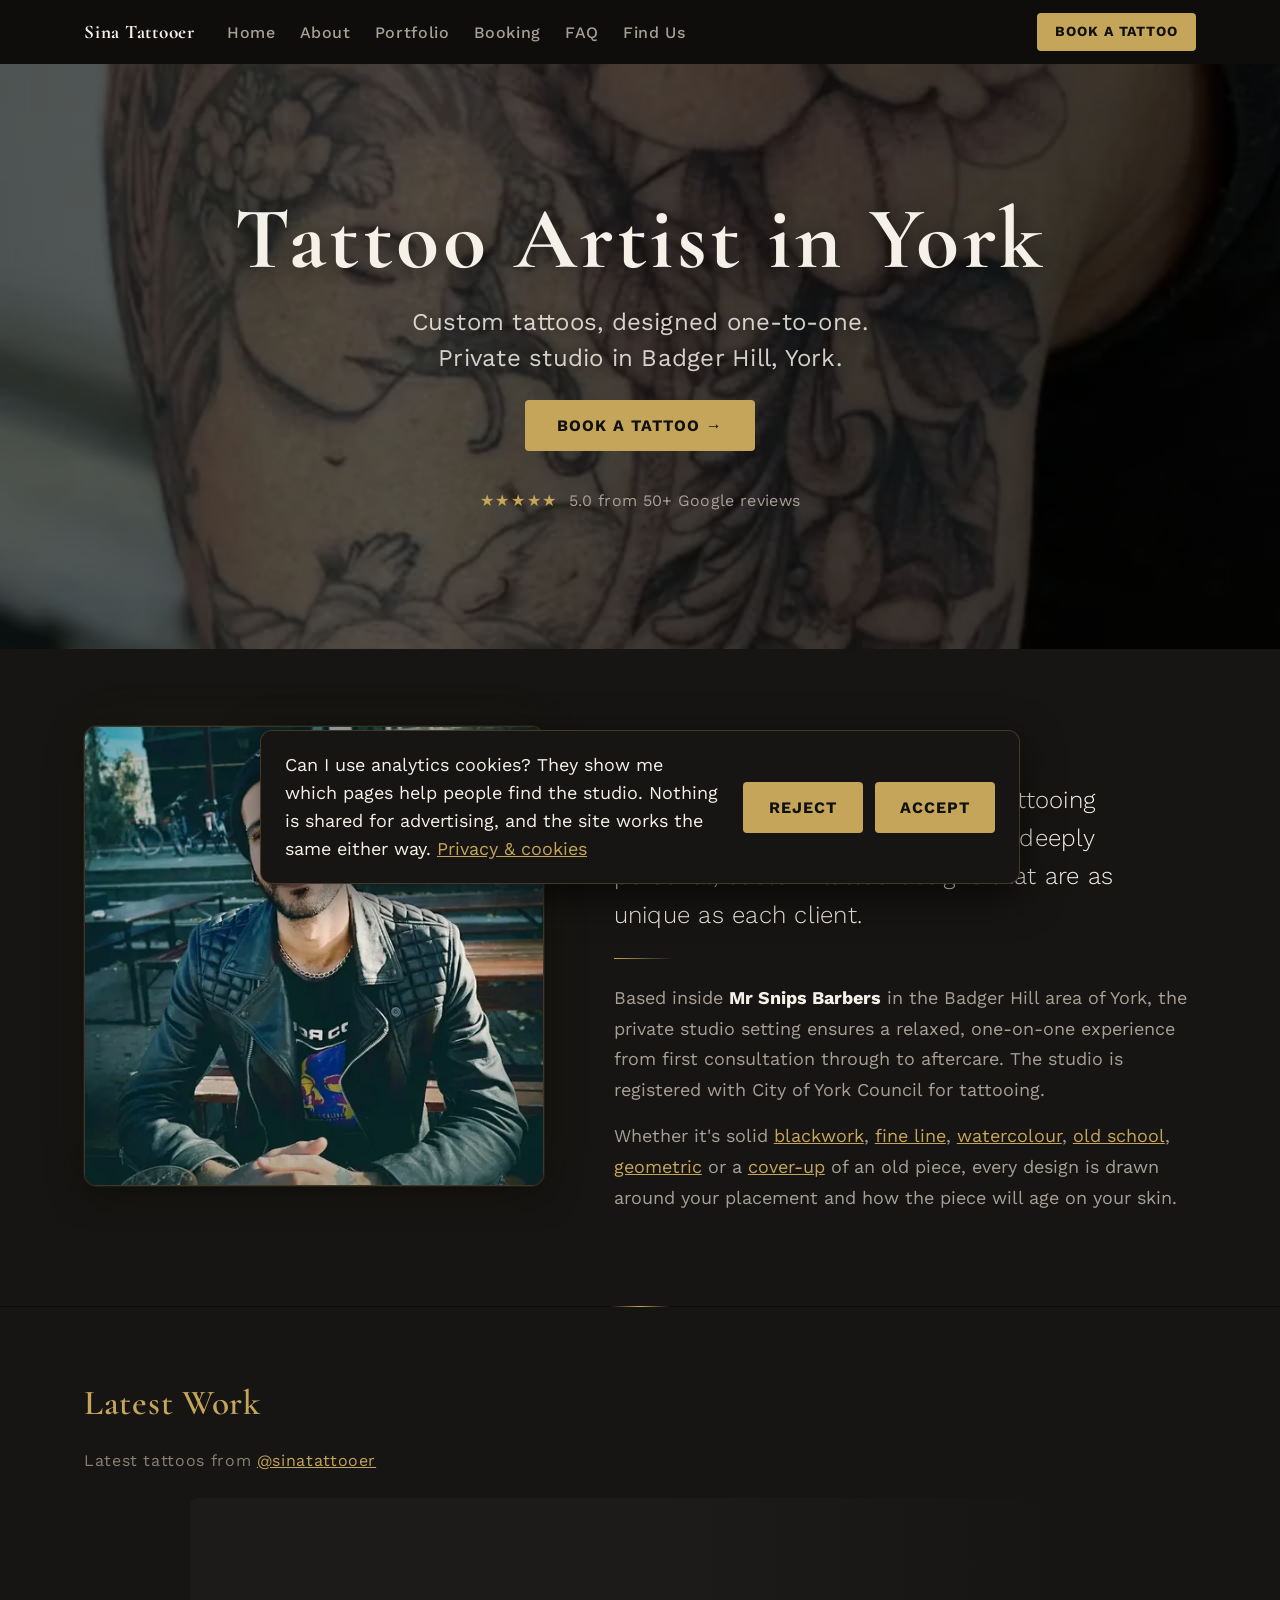
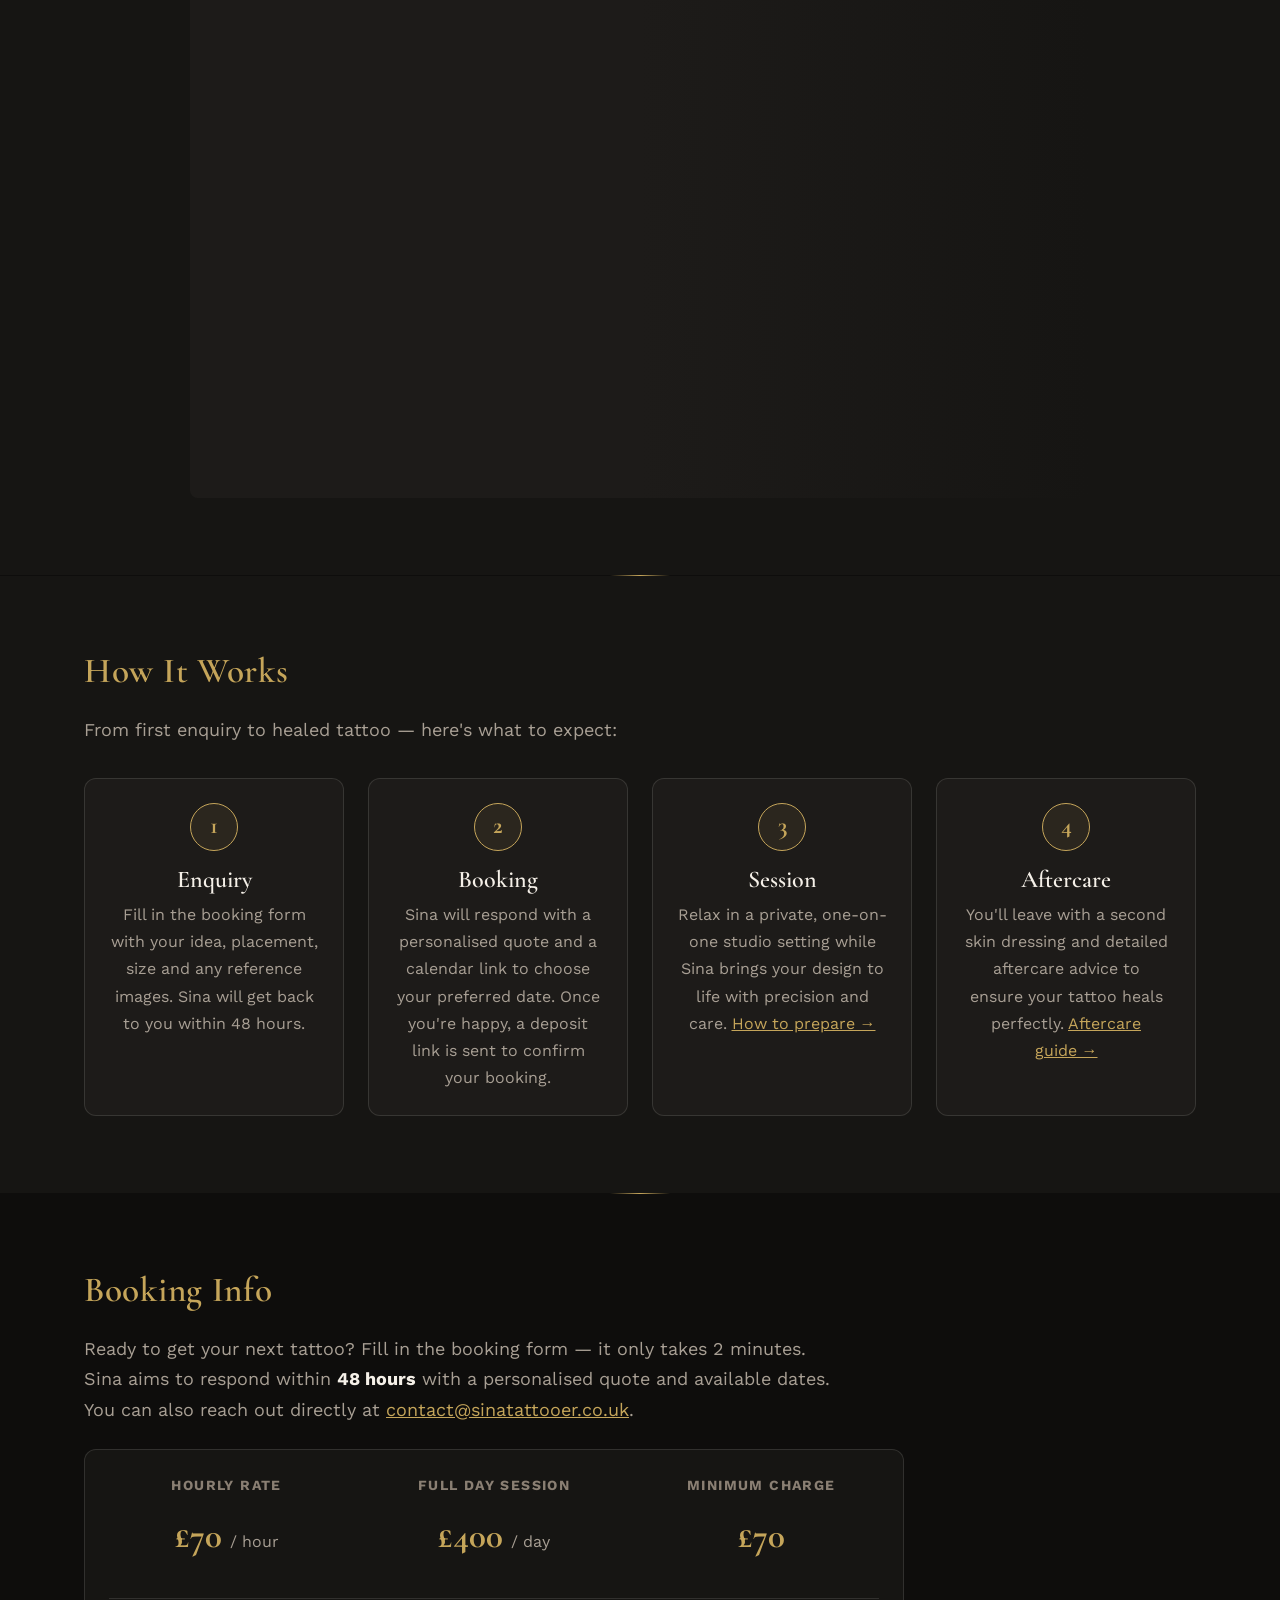
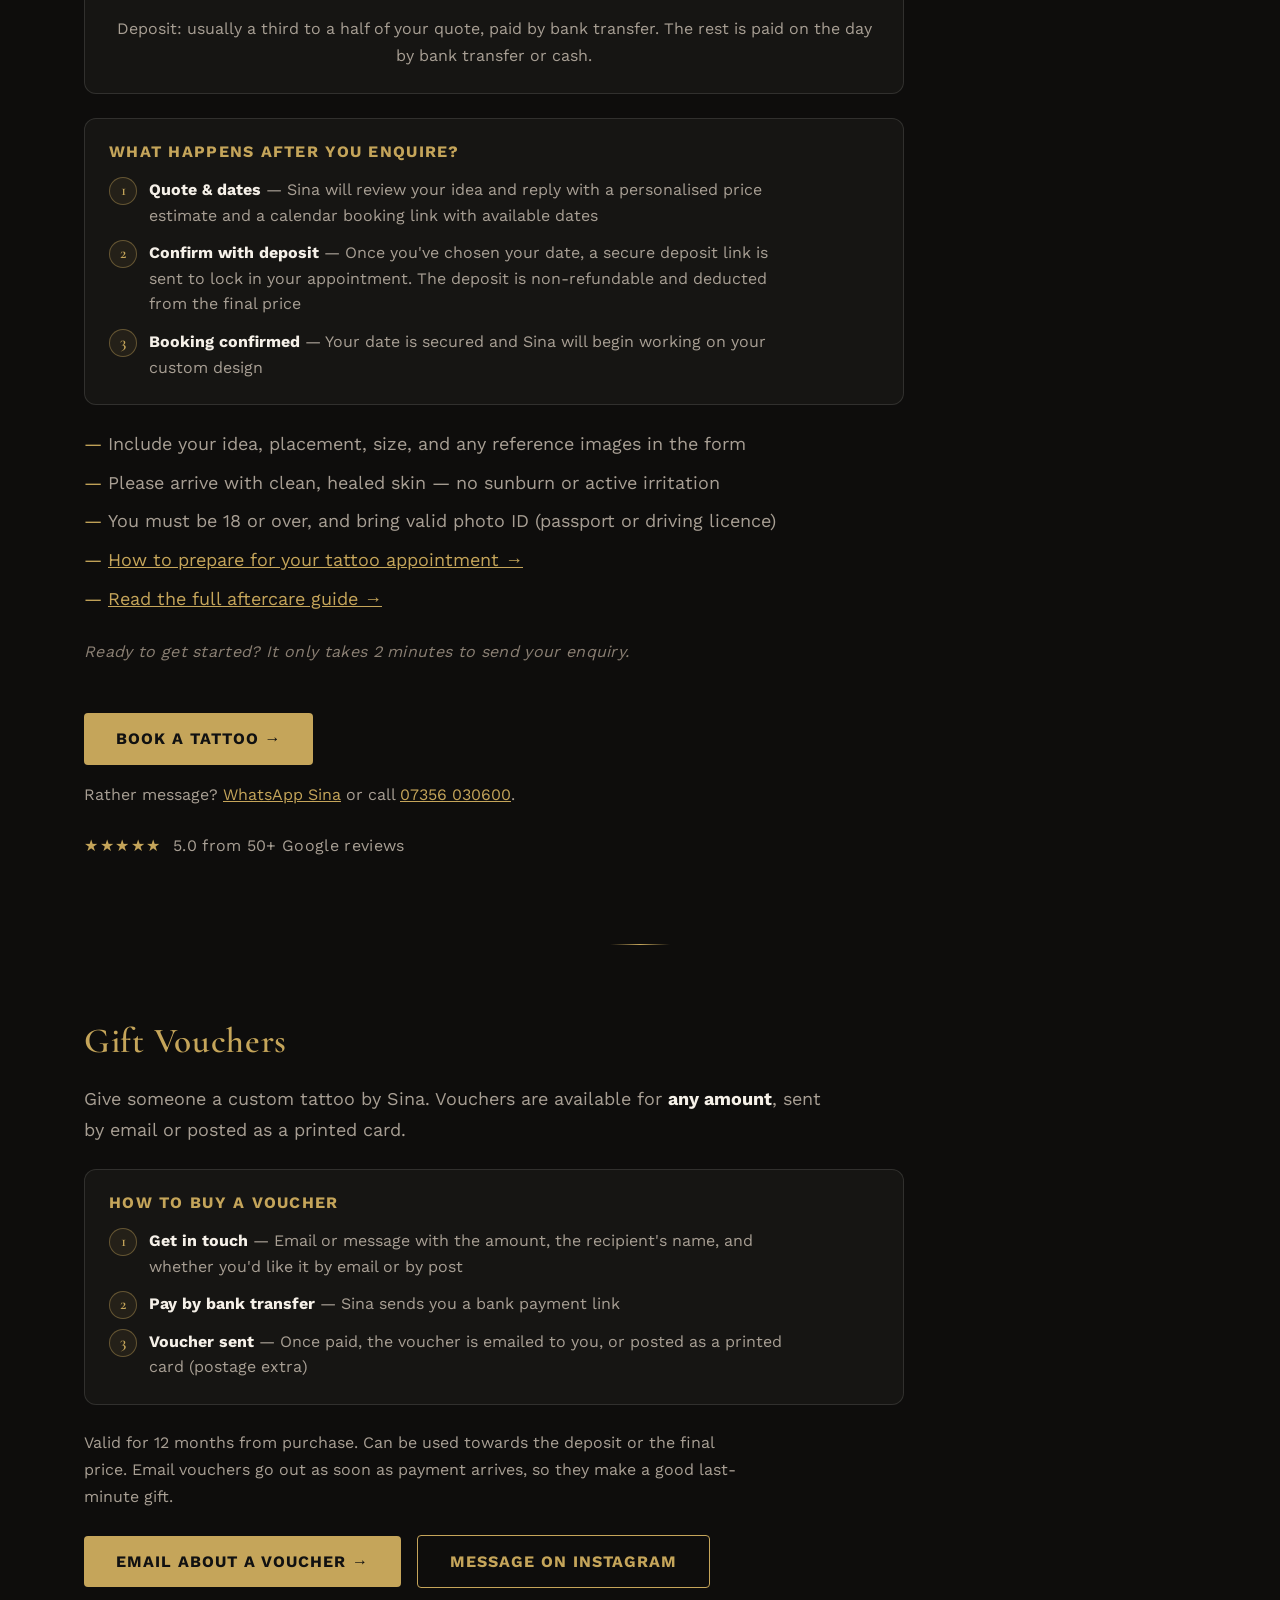
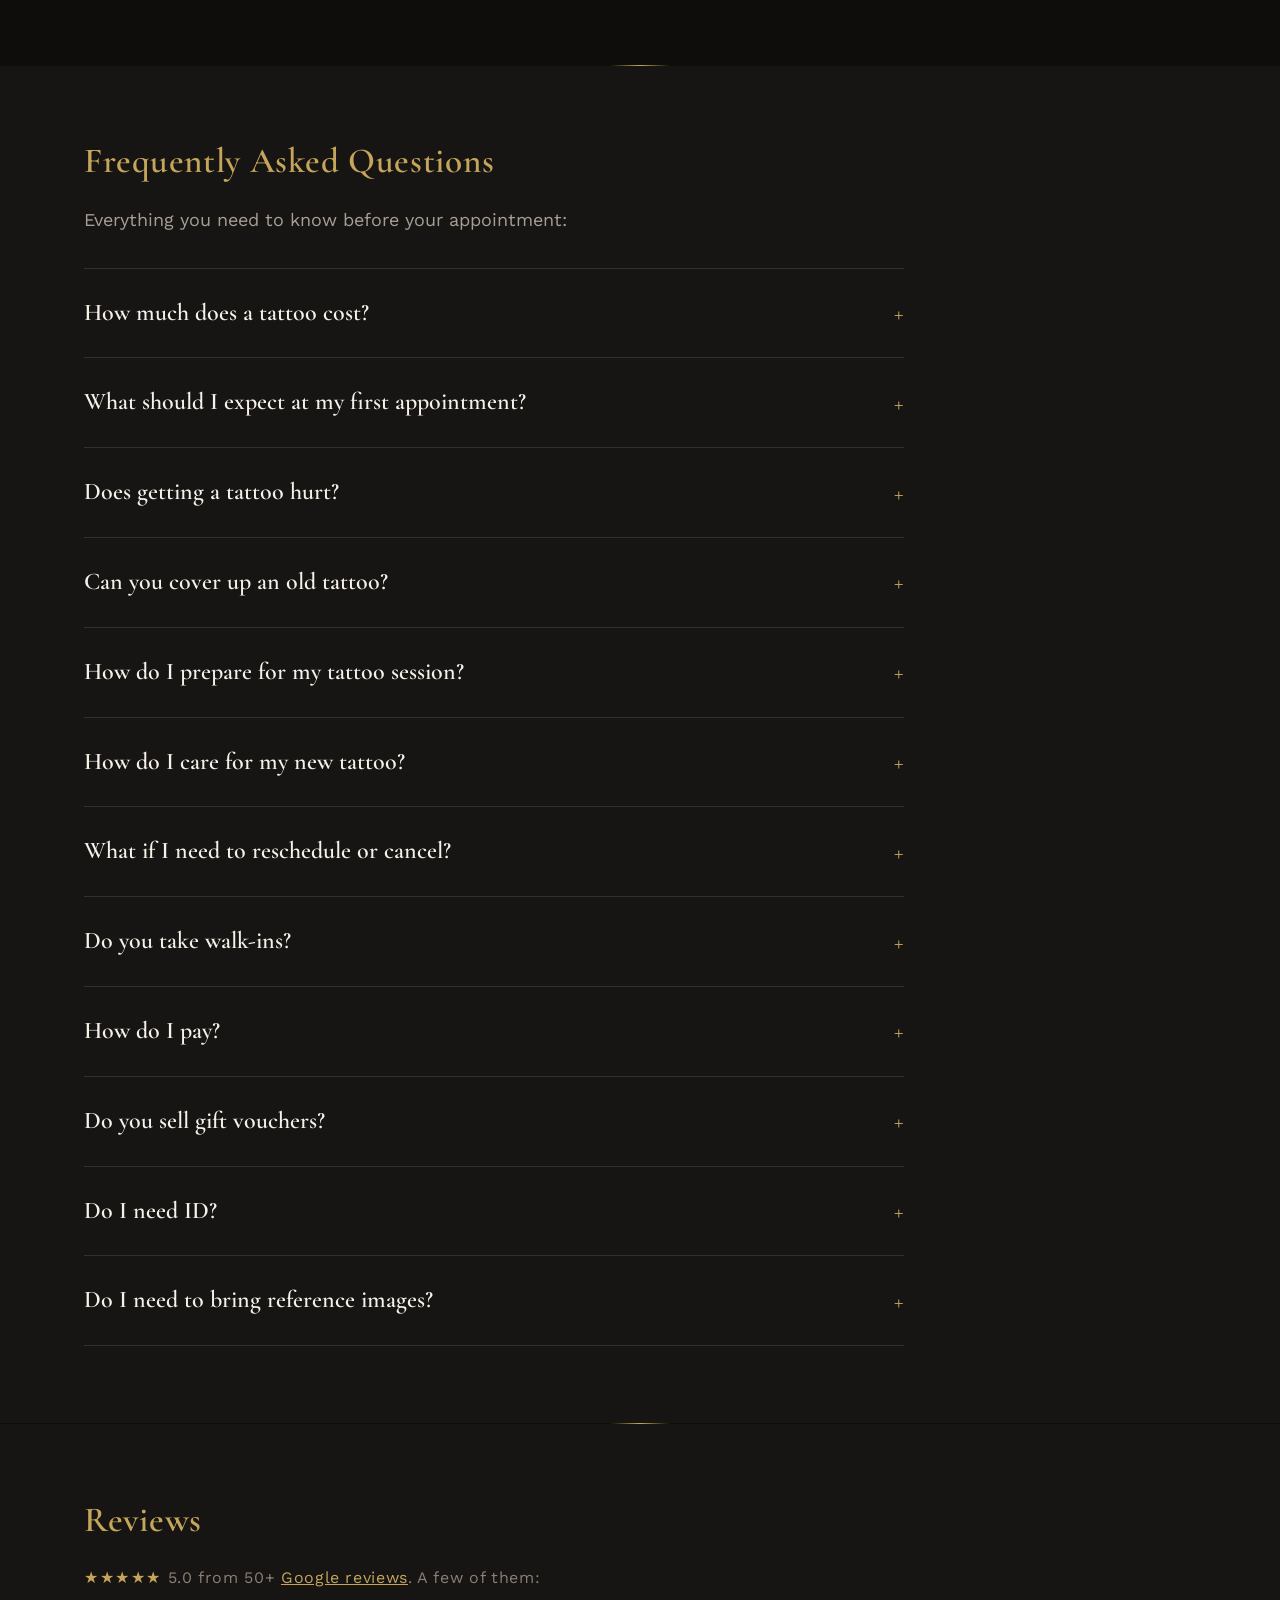
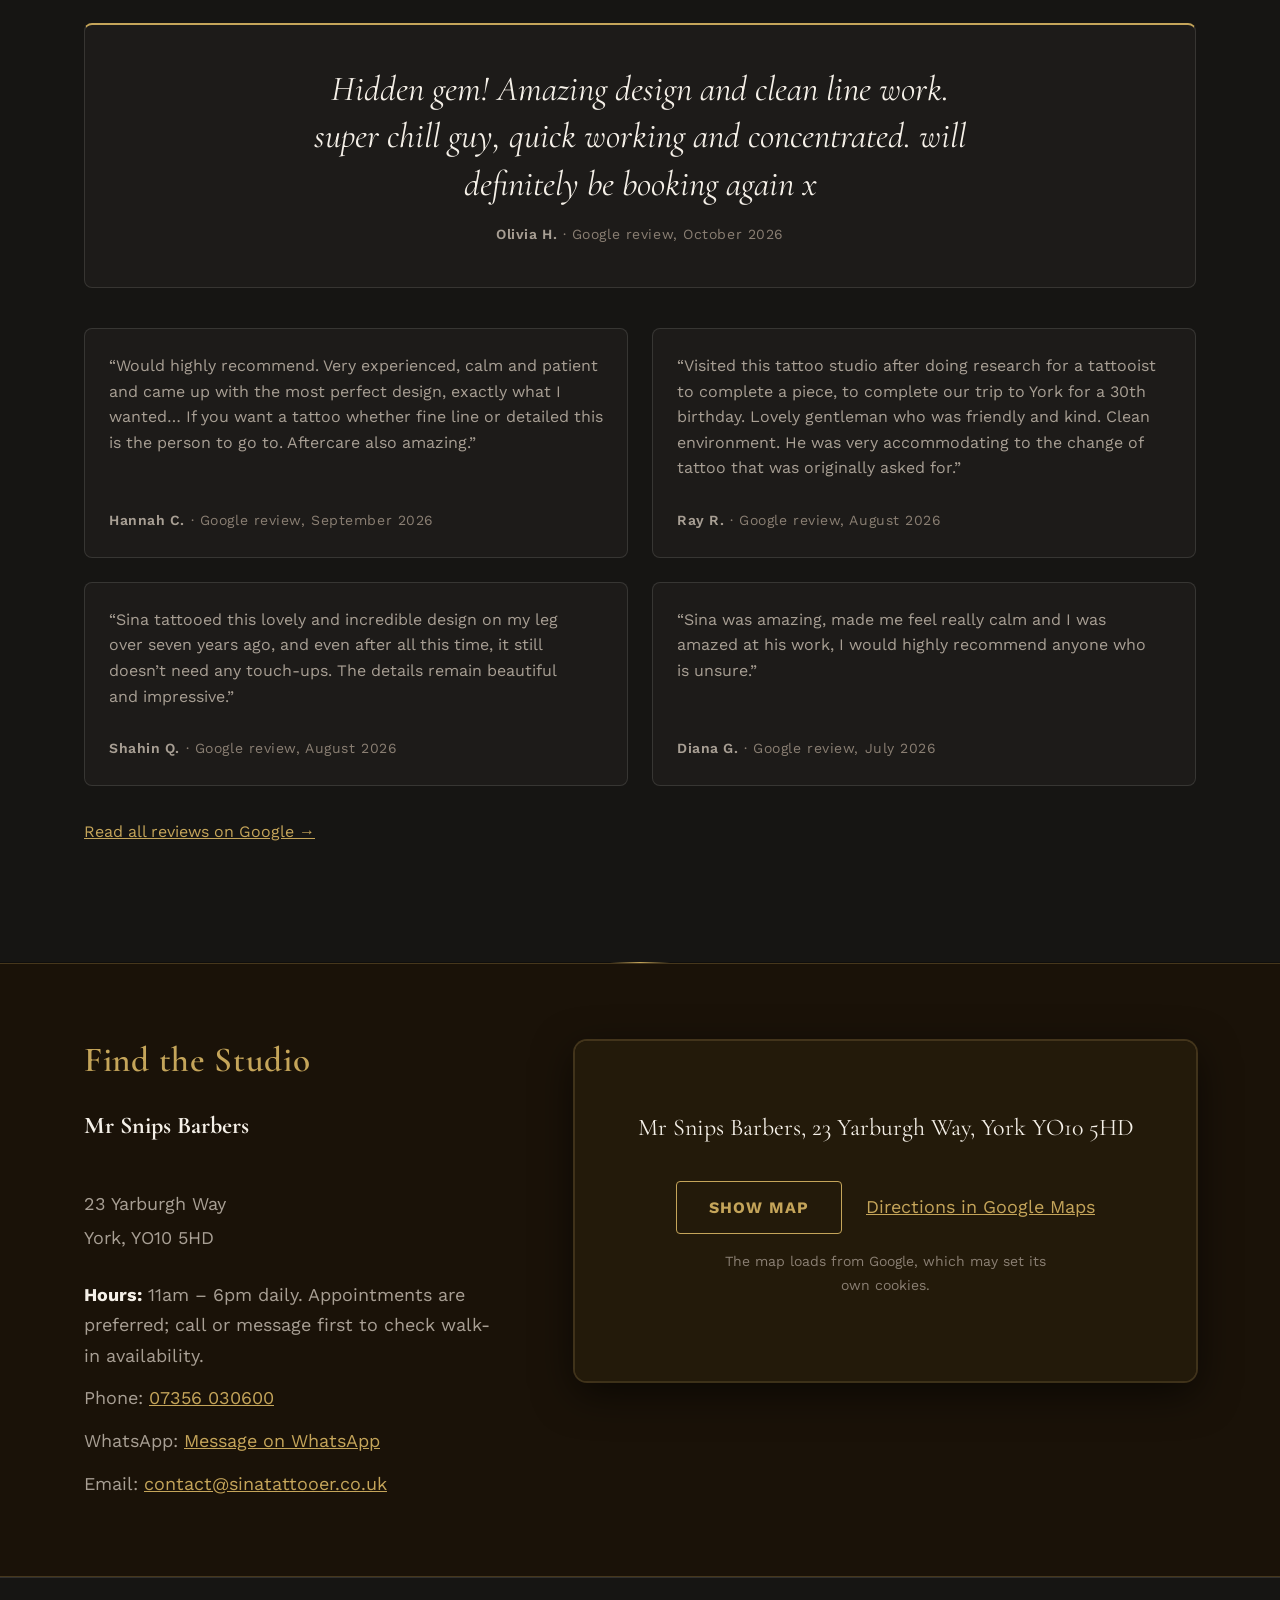
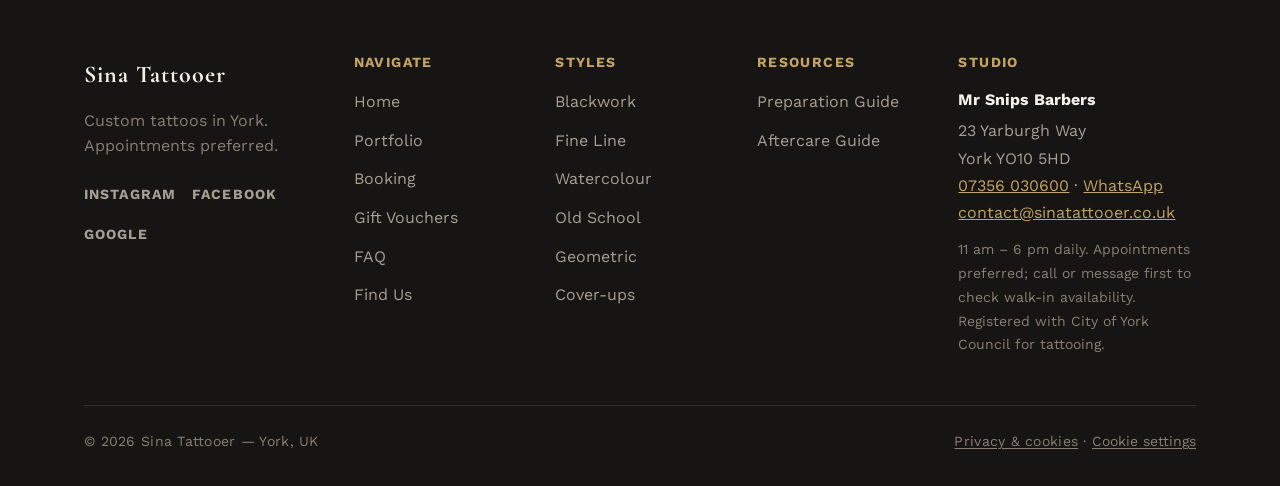
==== commit ac3d0bcc: "Visual fixes: mobile Book pill, wider layout, footer cleanup Works through section V of the visual a" ====
--- a/index.html
+++ b/index.html
@@ -124,8 +124,8 @@
   <link rel="preload" href="/fonts/work-sans-latin.woff2" as="font" type="font/woff2" crossorigin fetchpriority="low">
   <link rel="preload" href="/fonts/cormorant-garamond-latin.woff2" as="font" type="font/woff2" crossorigin fetchpriority="low">
 
-  <!-- Behold loads lazily below the fold, so a DNS hint is enough. Google Maps and EmbedSocial
-       only load when the visitor clicks (they set third-party cookies), see main.js -->
+  <!-- Behold loads lazily below the fold, so a DNS hint is enough. Google Maps
+       only loads when the visitor clicks (it may set third-party cookies), see main.js -->
   <link rel="dns-prefetch" href="https://w.behold.so">
 
   <!-- Behold Instagram Feed Widget (Lazy-loaded) -->
@@ -147,7 +147,7 @@
 
 
   <link rel="manifest" href="/manifest.json" />
-  <link rel="stylesheet" href="style.css?v=20261121d" />
+  <link rel="stylesheet" href="style.css?v=20261122a" />
 </head>
 
 <body id="top">
@@ -160,6 +160,7 @@
   <nav class="site-nav" id="site-nav" aria-label="Main navigation">
     <div class="nav-inner">
       <a href="#top" class="nav-logo" aria-label="Sina Tattooer — back to top">Sina Tattooer</a>
+      <a href="https://tally.so/r/LZJBLj" target="_blank" rel="noopener noreferrer" class="nav-book">Book</a>
       <button class="nav-toggle" id="navToggle" aria-expanded="false" aria-controls="navMenu" aria-label="Open menu"><span></span><span></span><span></span></button>
       <ul class="nav-links" id="navMenu" role="list">
         <li><a href="#top" class="nav-link" aria-current="page">Home</a></li>
@@ -168,7 +169,6 @@
         <li><a href="#booking" class="nav-link">Booking</a></li>
         <li><a href="#faq" class="nav-link">FAQ</a></li>
         <li><a href="#contact" class="nav-link">Find Us</a></li>
-        <li class="nav-mobile-cta"><a href="https://tally.so/r/LZJBLj" target="_blank" rel="noopener noreferrer" class="nav-cta nav-cta--mobile">Book a Tattoo</a></li>
       </ul>
       <a href="https://tally.so/r/LZJBLj" target="_blank" rel="noopener noreferrer" class="nav-cta">Book a Tattoo</a>
     </div>
@@ -184,7 +184,7 @@
       </picture>
       <div class="hero-content">
         <h1>Tattoo Artist in York</h1>
-        <p class="hero-tagline">Custom tattoos, designed one-to-one.<br>Private studio in Badger Hill, York.</p>
+        <p class="hero-tagline"><span>Custom tattoos, designed one-to-one.</span> <span>Private studio in Badger Hill, York.</span></p>
         <a href="https://tally.so/r/LZJBLj" target="_blank" rel="noopener noreferrer" class="btn-book">Book a Tattoo
           &rarr;</a>
         <p class="rating-line"><a href="https://maps.google.com/?cid=9494495319318612564" target="_blank"
@@ -242,33 +242,35 @@
     <hr class="section-divider" aria-hidden="true" />
 
     <!-- How It Works -->
-    <section class="process container reveal" id="process">
-      <h2>How It Works</h2>
-      <p>From first enquiry to healed tattoo &mdash; here's what to expect:</p>
-      <div class="process-steps">
-        <div class="process-step">
-          <div class="process-number">1</div>
-          <h3>Enquiry</h3>
-          <p>Fill in the booking form with your idea, placement, size and any reference images. Sina will get back to
-            you within 48 hours.</p>
-        </div>
-        <div class="process-step">
-          <div class="process-number">2</div>
-          <h3>Booking</h3>
-          <p>Sina will respond with a personalised quote and a calendar link to choose your preferred date. Once you're
-            happy, a deposit link is sent to confirm your booking.</p>
-        </div>
-        <div class="process-step">
-          <div class="process-number">3</div>
-          <h3>Session</h3>
-          <p>Relax in a private, one-on-one studio setting while Sina brings your design to life with precision and
-            care. <a href="/tattoo-preparation">How to prepare &rarr;</a></p>
-        </div>
-        <div class="process-step">
-          <div class="process-number">4</div>
-          <h3>Aftercare</h3>
-          <p>You'll leave with a second skin dressing and detailed aftercare advice to ensure your tattoo heals
-            perfectly. <a href="/tattoo-aftercare">Aftercare guide &rarr;</a></p>
+    <section class="process reveal" id="process">
+      <div class="container">
+        <h2>How It Works</h2>
+        <p>From first enquiry to healed tattoo &mdash; here's what to expect:</p>
+        <div class="process-steps">
+          <div class="process-step">
+            <div class="process-number">1</div>
+            <h3>Enquiry</h3>
+            <p>Fill in the booking form with your idea, placement, size and any reference images. Sina will get back to
+              you within 48 hours.</p>
+          </div>
+          <div class="process-step">
+            <div class="process-number">2</div>
+            <h3>Booking</h3>
+            <p>Sina will respond with a personalised quote and a calendar link to choose your preferred date. Once you're
+              happy, a deposit link is sent to confirm your booking.</p>
+          </div>
+          <div class="process-step">
+            <div class="process-number">3</div>
+            <h3>Session</h3>
+            <p>Relax in a private, one-on-one studio setting while Sina brings your design to life with precision and
+              care. <a href="/tattoo-preparation">How to prepare &rarr;</a></p>
+          </div>
+          <div class="process-step">
+            <div class="process-number">4</div>
+            <h3>Aftercare</h3>
+            <p>You'll leave with a second skin dressing and detailed aftercare advice to ensure your tattoo heals
+              perfectly. <a href="/tattoo-aftercare">Aftercare guide &rarr;</a></p>
+          </div>
         </div>
       </div>
     </section>
@@ -360,169 +362,171 @@
     <hr class="section-divider" aria-hidden="true" />
 
     <!-- FAQ Section -->
-    <section class="faq container reveal" id="faq">
-      <h2>Frequently Asked Questions</h2>
-      <p>Everything you need to know before your appointment:</p>
-
-      <div class="faq-list">
-        <div class="faq-item">
-          <button class="faq-question" aria-expanded="false">How much does a tattoo cost?</button>
-          <div class="faq-answer" role="region">
-            <div class="faq-answer-inner">
-              <p>Sina charges <strong>&pound;70 per hour</strong> or <strong>&pound;400 for a full day session</strong>.
-                The total cost depends on the size, detail and placement of your tattoo. A personalised quote will be
-                provided after reviewing your enquiry.</p>
-              <p>A non-refundable deposit is required to secure your appointment. This deposit is deducted from the
-                final price on the day of your session.</p>
-            </div>
-          </div>
-        </div>
-
-        <div class="faq-item">
-          <button class="faq-question" aria-expanded="false">What should I expect at my first appointment?</button>
-          <div class="faq-answer" role="region">
-            <div class="faq-answer-inner">
-              <p>On the day, Sina will walk you through the design, discuss placement and sizing, and apply a stencil so
-                you can see exactly how it will look before any ink touches skin. The studio is private and relaxed and
-                you can have as many breaks as you need.</p>
-              <p>Please arrive well-rested, hydrated, and having eaten a proper meal. Avoid alcohol for at least 24
-                hours beforehand.</p>
-            </div>
-          </div>
-        </div>
-
-        <div class="faq-item">
-          <button class="faq-question" aria-expanded="false">Does getting a tattoo hurt?</button>
-          <div class="faq-answer" role="region">
-            <div class="faq-answer-inner">
-              <p>Pain levels vary depending on the placement, your personal tolerance, and the size of the piece. Areas
-                with thinner skin or closer to bone (ribs, spine, inner arm) tend to be more sensitive, while fleshier
-                areas (outer arm, thigh, calf) are generally more comfortable.</p>
-              <p>Most clients describe the sensation as a scratching or vibrating feeling rather than sharp pain. Sina
-                works at a comfortable pace and is happy to take breaks whenever needed.</p>
-              <p>Numbing cream isn't needed for most placements, but it's fine for very sensitive areas or large
-                blackout work. Mention it when you enquire.</p>
-            </div>
-          </div>
-        </div>
-
-        <div class="faq-item">
-          <button class="faq-question" aria-expanded="false">Can you cover up an old tattoo?</button>
-          <div class="faq-answer" role="region">
-            <div class="faq-answer-inner">
-              <p>Yes! Sina has extensive experience with cover-ups and reworks, using blackwork, Japanese or
-                traditional approaches depending on the piece. The best approach depends on the existing tattoo's
-                size, colour and placement. Send a clear photo of the current tattoo in your booking form and Sina
-                will advise on what's possible.</p>
-              <p>Options will be discussed during your consultation. <a href="/cover-up-tattoos-york">More about
-                cover-ups &rarr;</a></p>
-            </div>
-          </div>
-        </div>
-
-        <div class="faq-item">
-          <button class="faq-question" aria-expanded="false">How do I prepare for my tattoo session?</button>
-          <div class="faq-answer" role="region">
-            <div class="faq-answer-inner">
-              <p>To get the best results and most comfortable experience:</p>
-              <ul>
-                <li><strong>Eat a good meal</strong> before your appointment &mdash; low blood sugar can make you feel
-                  lightheaded</li>
-                <li><strong>Stay hydrated</strong> in the days leading up to your session</li>
-                <li><strong>Avoid alcohol</strong> for at least 24 hours before your appointment &mdash; it thins the
-                  blood</li>
-                <li><strong>Wear comfortable clothing</strong> that allows easy access to the tattoo area</li>
-                <li><strong>Avoid sunburn</strong> &mdash; tattooing sunburnt or irritated skin is not possible</li>
-              </ul>
-              <p><a href="/tattoo-preparation">Read the full preparation guide &rarr;</a></p>
-            </div>
-          </div>
-        </div>
-
-        <div class="faq-item">
-          <button class="faq-question" aria-expanded="false">How do I care for my new tattoo?</button>
-          <div class="faq-answer" role="region">
-            <div class="faq-answer-inner">
-              <p>Sina uses <strong>second skin</strong> (a medical-grade transparent adhesive film) to protect your
-                fresh tattoo. Keep it on for up to 72 hours, then gently remove in a warm shower. After removal,
-                wash with lukewarm water and fragrance-free antibacterial soap, pat dry with a clean paper towel.</p>
-              <p>You'll also be recommended a <strong>specialist aftercare cream</strong> available at the studio for a
-                small cost. Apply a thin layer 2&ndash;3 times daily for the first 2 weeks. Avoid baths, swimming, direct
-                sunlight and tight clothing during healing.</p>
-              <p>Your tattoo will peel and may feel itchy &mdash; <strong>do not pick or scratch.</strong> Once fully
-                healed (4&ndash;6 weeks), always apply SPF 30+ sunscreen to protect your tattoo from fading.</p>
-              <p><a href="/tattoo-aftercare">Read the full aftercare guide &rarr;</a></p>
-            </div>
-          </div>
-        </div>
-
-        <div class="faq-item">
-          <button class="faq-question" aria-expanded="false">What if I need to reschedule or cancel?</button>
-          <div class="faq-answer" role="region">
-            <div class="faq-answer-inner">
-              <p>Life happens &mdash; if you need to reschedule, please give at least 48 hours. Your deposit can be
-                transferred to a new date.</p>
-              <p>Late cancellations or no-shows will result in the loss of your deposit, as the time slot has been
-                reserved exclusively for you and custom design work may have already begun.</p>
-            </div>
-          </div>
-        </div>
-
-        <div class="faq-item">
-          <button class="faq-question" aria-expanded="false">Do you take walk-ins?</button>
-          <div class="faq-answer" role="region">
-            <div class="faq-answer-inner">
-              <p>Appointments are preferred, but walk-ins are possible when there's a free slot. Call or message first
-                to check walk-in availability: <a href="tel:+447356030600">07356 030600</a> or
-                <a href="https://wa.me/message/T7P2PQ6A7SHEK1" target="_blank" rel="noopener noreferrer" data-cta="faq-whatsapp">WhatsApp</a>.</p>
-            </div>
-          </div>
-        </div>
-
-        <div class="faq-item">
-          <button class="faq-question" aria-expanded="false">How do I pay?</button>
-          <div class="faq-answer" role="region">
-            <div class="faq-answer-inner">
-              <p>The deposit is usually a third to a half of your quote. It's paid by bank transfer, using the payment
-                link in your booking confirmation email. The rest is paid on the day by bank transfer or cash. Card
-                payments aren't accepted.</p>
-              <p>The payment link only arrives in your booking confirmation email, after you've chosen a date. If anyone
-                else asks you for a deposit in Sina's name, check with Sina first on
-                <a href="tel:+447356030600">07356 030600</a>.</p>
-            </div>
-          </div>
-        </div>
-
-        <div class="faq-item">
-          <button class="faq-question" aria-expanded="false">Do you sell gift vouchers?</button>
-          <div class="faq-answer" role="region">
-            <div class="faq-answer-inner">
-              <p>Yes, for any amount. Email or message with the amount and the recipient's name, pay by bank transfer,
-                and the voucher is emailed to you or posted as a printed card (postage extra). Vouchers are valid for
-                12 months and can be used towards the deposit or the final price.</p>
-              <p><a href="#vouchers">How to buy a voucher &rarr;</a></p>
-            </div>
-          </div>
-        </div>
-
-        <div class="faq-item">
-          <button class="faq-question" aria-expanded="false">Do I need ID?</button>
-          <div class="faq-answer" role="region">
-            <div class="faq-answer-inner">
-              <p>Yes. By UK law you must be 18 or over to get a tattoo, so please bring valid photo ID (passport or
-                driving licence) to your appointment.</p>
-            </div>
-          </div>
-        </div>
-
-        <div class="faq-item">
-          <button class="faq-question" aria-expanded="false">Do I need to bring reference images?</button>
-          <div class="faq-answer" role="region">
-            <div class="faq-answer-inner">
-              <p>Reference images are incredibly helpful but not essential. They give Sina a clear idea of the style,
-                mood and elements you're drawn to. You can include them in the booking form or send them via email.</p>
-              <p>Even if you only have a rough idea, Sina will work with you to develop the concept into a finished
-                design you'll love.</p>
+    <section class="faq reveal" id="faq">
+      <div class="container">
+        <h2>Frequently Asked Questions</h2>
+        <p>Everything you need to know before your appointment:</p>
+
+        <div class="faq-list">
+          <div class="faq-item">
+            <button class="faq-question" aria-expanded="false">How much does a tattoo cost?</button>
+            <div class="faq-answer" role="region">
+              <div class="faq-answer-inner">
+                <p>Sina charges <strong>&pound;70 per hour</strong> or <strong>&pound;400 for a full day session</strong>.
+                  The total cost depends on the size, detail and placement of your tattoo. A personalised quote will be
+                  provided after reviewing your enquiry.</p>
+                <p>A non-refundable deposit is required to secure your appointment. This deposit is deducted from the
+                  final price on the day of your session.</p>
+              </div>
+            </div>
+          </div>
+
+          <div class="faq-item">
+            <button class="faq-question" aria-expanded="false">What should I expect at my first appointment?</button>
+            <div class="faq-answer" role="region">
+              <div class="faq-answer-inner">
+                <p>On the day, Sina will walk you through the design, discuss placement and sizing, and apply a stencil so
+                  you can see exactly how it will look before any ink touches skin. The studio is private and relaxed and
+                  you can have as many breaks as you need.</p>
+                <p>Please arrive well-rested, hydrated, and having eaten a proper meal. Avoid alcohol for at least 24
+                  hours beforehand.</p>
+              </div>
+            </div>
+          </div>
+
+          <div class="faq-item">
+            <button class="faq-question" aria-expanded="false">Does getting a tattoo hurt?</button>
+            <div class="faq-answer" role="region">
+              <div class="faq-answer-inner">
+                <p>Pain levels vary depending on the placement, your personal tolerance, and the size of the piece. Areas
+                  with thinner skin or closer to bone (ribs, spine, inner arm) tend to be more sensitive, while fleshier
+                  areas (outer arm, thigh, calf) are generally more comfortable.</p>
+                <p>Most clients describe the sensation as a scratching or vibrating feeling rather than sharp pain. Sina
+                  works at a comfortable pace and is happy to take breaks whenever needed.</p>
+                <p>Numbing cream isn't needed for most placements, but it's fine for very sensitive areas or large
+                  blackout work. Mention it when you enquire.</p>
+              </div>
+            </div>
+          </div>
+
+          <div class="faq-item">
+            <button class="faq-question" aria-expanded="false">Can you cover up an old tattoo?</button>
+            <div class="faq-answer" role="region">
+              <div class="faq-answer-inner">
+                <p>Yes! Sina has extensive experience with cover-ups and reworks, using blackwork, Japanese or
+                  traditional approaches depending on the piece. The best approach depends on the existing tattoo's
+                  size, colour and placement. Send a clear photo of the current tattoo in your booking form and Sina
+                  will advise on what's possible.</p>
+                <p>Options will be discussed during your consultation. <a href="/cover-up-tattoos-york">More about
+                  cover-ups &rarr;</a></p>
+              </div>
+            </div>
+          </div>
+
+          <div class="faq-item">
+            <button class="faq-question" aria-expanded="false">How do I prepare for my tattoo session?</button>
+            <div class="faq-answer" role="region">
+              <div class="faq-answer-inner">
+                <p>To get the best results and most comfortable experience:</p>
+                <ul>
+                  <li><strong>Eat a good meal</strong> before your appointment &mdash; low blood sugar can make you feel
+                    lightheaded</li>
+                  <li><strong>Stay hydrated</strong> in the days leading up to your session</li>
+                  <li><strong>Avoid alcohol</strong> for at least 24 hours before your appointment &mdash; it thins the
+                    blood</li>
+                  <li><strong>Wear comfortable clothing</strong> that allows easy access to the tattoo area</li>
+                  <li><strong>Avoid sunburn</strong> &mdash; tattooing sunburnt or irritated skin is not possible</li>
+                </ul>
+                <p><a href="/tattoo-preparation">Read the full preparation guide &rarr;</a></p>
+              </div>
+            </div>
+          </div>
+
+          <div class="faq-item">
+            <button class="faq-question" aria-expanded="false">How do I care for my new tattoo?</button>
+            <div class="faq-answer" role="region">
+              <div class="faq-answer-inner">
+                <p>Sina uses <strong>second skin</strong> (a medical-grade transparent adhesive film) to protect your
+                  fresh tattoo. Keep it on for up to 72 hours, then gently remove in a warm shower. After removal,
+                  wash with lukewarm water and fragrance-free antibacterial soap, pat dry with a clean paper towel.</p>
+                <p>You'll also be recommended a <strong>specialist aftercare cream</strong> available at the studio for a
+                  small cost. Apply a thin layer 2&ndash;3 times daily for the first 2 weeks. Avoid baths, swimming, direct
+                  sunlight and tight clothing during healing.</p>
+                <p>Your tattoo will peel and may feel itchy &mdash; <strong>do not pick or scratch.</strong> Once fully
+                  healed (4&ndash;6 weeks), always apply SPF 30+ sunscreen to protect your tattoo from fading.</p>
+                <p><a href="/tattoo-aftercare">Read the full aftercare guide &rarr;</a></p>
+              </div>
+            </div>
+          </div>
+
+          <div class="faq-item">
+            <button class="faq-question" aria-expanded="false">What if I need to reschedule or cancel?</button>
+            <div class="faq-answer" role="region">
+              <div class="faq-answer-inner">
+                <p>Life happens &mdash; if you need to reschedule, please give at least 48 hours. Your deposit can be
+                  transferred to a new date.</p>
+                <p>Late cancellations or no-shows will result in the loss of your deposit, as the time slot has been
+                  reserved exclusively for you and custom design work may have already begun.</p>
+              </div>
+            </div>
+          </div>
+
+          <div class="faq-item">
+            <button class="faq-question" aria-expanded="false">Do you take walk-ins?</button>
+            <div class="faq-answer" role="region">
+              <div class="faq-answer-inner">
+                <p>Appointments are preferred, but walk-ins are possible when there's a free slot. Call or message first
+                  to check walk-in availability: <a href="tel:+447356030600">07356 030600</a> or
+                  <a href="https://wa.me/message/T7P2PQ6A7SHEK1" target="_blank" rel="noopener noreferrer" data-cta="faq-whatsapp">WhatsApp</a>.</p>
+              </div>
+            </div>
+          </div>
+
+          <div class="faq-item">
+            <button class="faq-question" aria-expanded="false">How do I pay?</button>
+            <div class="faq-answer" role="region">
+              <div class="faq-answer-inner">
+                <p>The deposit is usually a third to a half of your quote. It's paid by bank transfer, using the payment
+                  link in your booking confirmation email. The rest is paid on the day by bank transfer or cash. Card
+                  payments aren't accepted.</p>
+                <p>The payment link only arrives in your booking confirmation email, after you've chosen a date. If anyone
+                  else asks you for a deposit in Sina's name, check with Sina first on
+                  <a href="tel:+447356030600">07356 030600</a>.</p>
+              </div>
+            </div>
+          </div>
+
+          <div class="faq-item">
+            <button class="faq-question" aria-expanded="false">Do you sell gift vouchers?</button>
+            <div class="faq-answer" role="region">
+              <div class="faq-answer-inner">
+                <p>Yes, for any amount. Email or message with the amount and the recipient's name, pay by bank transfer,
+                  and the voucher is emailed to you or posted as a printed card (postage extra). Vouchers are valid for
+                  12 months and can be used towards the deposit or the final price.</p>
+                <p><a href="#vouchers">How to buy a voucher &rarr;</a></p>
+              </div>
+            </div>
+          </div>
+
+          <div class="faq-item">
+            <button class="faq-question" aria-expanded="false">Do I need ID?</button>
+            <div class="faq-answer" role="region">
+              <div class="faq-answer-inner">
+                <p>Yes. By UK law you must be 18 or over to get a tattoo, so please bring valid photo ID (passport or
+                  driving licence) to your appointment.</p>
+              </div>
+            </div>
+          </div>
+
+          <div class="faq-item">
+            <button class="faq-question" aria-expanded="false">Do I need to bring reference images?</button>
+            <div class="faq-answer" role="region">
+              <div class="faq-answer-inner">
+                <p>Reference images are incredibly helpful but not essential. They give Sina a clear idea of the style,
+                  mood and elements you're drawn to. You can include them in the booking form or send them via email.</p>
+                <p>Even if you only have a rough idea, Sina will work with you to develop the concept into a finished
+                  design you'll love.</p>
+              </div>
             </div>
           </div>
         </div>
@@ -532,7 +536,7 @@
     <hr class="section-divider" aria-hidden="true" />
 
     <!-- Reviews: hand-picked Google reviews as static HTML (verbatim; "&hellip;" marks cuts).
-         Live EmbedSocial widget below loads on click. No Review schema: Google ignores self-serving review markup. -->
+         Refresh from docs/reviews-shortlist.md every month or two. No Review schema: Google ignores self-serving review markup. -->
     <section class="reviews reveal" id="reviews">
       <div class="container">
         <h2>Reviews</h2>
@@ -552,6 +556,12 @@
           </li>
           <li>
             <figure class="review-card">
+              <blockquote><p>Visited this tattoo studio after doing research for a tattooist to complete a piece, to complete our trip to York for a 30th birthday. Lovely gentleman who was friendly and kind. Clean environment. He was very accommodating to the change of tattoo that was originally asked for.</p></blockquote>
+              <figcaption><strong>Ray R.</strong> &middot; Google review, August 2026</figcaption>
+            </figure>
+          </li>
+          <li>
+            <figure class="review-card">
               <blockquote><p>Sina tattooed this lovely and incredible design on my leg over seven years ago, and even after all this time, it still doesn&rsquo;t need any touch-ups. The details remain beautiful and impressive.</p></blockquote>
               <figcaption><strong>Shahin Q.</strong> &middot; Google review, August 2026</figcaption>
             </figure>
@@ -562,38 +572,9 @@
               <figcaption><strong>Diana G.</strong> &middot; Google review, July 2026</figcaption>
             </figure>
           </li>
-          <li>
-            <figure class="review-card">
-              <blockquote><p>Visited this tattoo studio after doing research for a tattooist to complete a piece, to complete our trip to York for a 30th birthday. Lovely gentleman who was friendly and kind. Clean environment. He was very accommodating to the change of tattoo that was originally asked for.</p></blockquote>
-              <figcaption><strong>Ray R.</strong> &middot; Google review, August 2026</figcaption>
-            </figure>
-          </li>
         </ul>
         <p class="reviews-all"><a href="https://maps.google.com/?cid=9494495319318612564" target="_blank" rel="noopener noreferrer" data-cta="reviews-google">Read
             all reviews on Google &rarr;</a></p>
-      </div>
-      <div class="reviews-widget-wrapper reviews-widget-wrapper--gated">
-        <div class="embed-gate">
-          <p class="embed-gate-title">The latest reviews, live from Google</p>
-          <div class="embed-gate-actions">
-            <button type="button" class="btn-instagram" data-embed-load="reviews">Show live reviews</button>
-          </div>
-          <p class="embed-gate-note">Reviews load from EmbedSocial, which may set its own cookies.</p>
-        </div>
-        <div class="embedsocial-hashtag" data-ref="88aab0bce4aebfb8c0a45e082e4282576ff6c642" data-lazyload="yes">
-          <a class="feed-powered-by-es feed-powered-by-es-feed-img es-widget-branding"
-            href="https://embedsocial.com/google-reviews-widget/" target="_blank" title="Embed Google reviews">
-            <img src="https://embedsocial.com/cdn/icon/embedsocial-logo.webp" alt="EmbedSocial" width="20" height="20"
-              loading="lazy" />
-            <div class="es-widget-branding-text">Embed Google reviews</div>
-          </a>
-        </div>
-        <noscript>
-          <p style="text-align:center;color:var(--color-text-muted);padding:var(--space-8) var(--space-4);">
-            Read all reviews on
-            <a href="https://g.page/r/CVRKmF0wOcODEAE/review" target="_blank" rel="noopener noreferrer">Google</a>.
-          </p>
-        </noscript>
       </div>
     </section>
 
@@ -614,15 +595,6 @@
           <p class="contact-phone">Phone: <a href="tel:+447356030600" data-cta="contact-phone">07356 030600</a></p>
           <p class="contact-phone">WhatsApp: <a href="https://wa.me/message/T7P2PQ6A7SHEK1" target="_blank" rel="noopener noreferrer" data-cta="contact-whatsapp">Message on WhatsApp</a></p>
           <p class="contact-email">Email: <a href="mailto:contact@sinatattooer.co.uk">contact@sinatattooer.co.uk</a></p>
-          <nav class="socials" aria-label="Social media links">
-            <a href="https://instagram.com/sinatattooer" target="_blank" rel="noopener noreferrer"
-              aria-label="Follow Sina Tattooer on Instagram">Instagram</a>
-            <a href="https://facebook.com/sinatattooer" target="_blank" rel="noopener noreferrer"
-              aria-label="Follow Sina Tattooer on Facebook">Facebook</a>
-            <a href="https://g.page/r/CVRKmF0wOcODEAE/review" target="_blank" rel="noopener noreferrer"
-              aria-label="Read Sina Tattooer reviews on Google">Google
-              Reviews</a>
-          </nav>
         </div>
         <div class="contact-map" data-map-src="https://www.google.com/maps/embed?pb=!1m18!1m12!1m3!1d2347.765971913322!2d-1.0393137232309981!3d53.953664472471665!2m3!1f0!2f0!3f0!3m2!1i1024!2i768!4f13.1!3m3!1m2!1s0x487931349112d19b%3A0x83c339305d984a54!2sSina%20Tattooer!5e0!3m2!1sen!2suk!4v1757958345921!5m2!1sen!2suk">
           <div class="embed-gate">
@@ -680,9 +652,8 @@
       </div>
       <div class="footer-col footer-contact">
         <h3>Studio</h3>
-        <address><strong>Mr Snips Barbers</strong><br>23 Yarburgh Way<br>York, YO10 5HD<br><br><a href="tel:+447356030600">07356 030600</a><br><a href="https://wa.me/message/T7P2PQ6A7SHEK1" target="_blank" rel="noopener noreferrer">WhatsApp</a><br><a href="mailto:contact@sinatattooer.co.uk">contact@sinatattooer.co.uk</a></address>
-        <p class="footer-hours">11 am – 6 pm daily. Appointments preferred; call or message first to check walk-in availability.</p>
-        <p class="footer-hours">Registered with City of York Council for tattooing.</p>
+        <address><strong>Mr Snips Barbers</strong>23 Yarburgh Way<br>York YO10 5HD<br><a href="tel:+447356030600">07356 030600</a> &middot; <a href="https://wa.me/message/T7P2PQ6A7SHEK1" target="_blank" rel="noopener noreferrer">WhatsApp</a><br><a href="mailto:contact@sinatattooer.co.uk">contact@sinatattooer.co.uk</a></address>
+        <p class="footer-hours">11 am – 6 pm daily. Appointments preferred; call or message first to check walk-in availability. Registered with City of York Council for tattooing.</p>
       </div>
     </div>
     <div class="footer-bottom">
@@ -692,8 +663,8 @@
   </footer>
   <!-- /partial:footer -->
 
-  <script src="components.js?v=20261111a"></script>
-  <script src="main.js?v=20261121b"></script>
+  <script src="components.js?v=20261122a"></script>
+  <script src="main.js?v=20261122a"></script>
 
   <!-- FAQPage Schema -->
   <script type="application/ld+json">
--- a/style.css
+++ b/style.css
@@ -85,7 +85,8 @@
   --shadow-md: 0 4px 20px rgba(0, 0, 0, 0.5);
   --shadow-lg: 0 12px 40px rgba(0, 0, 0, 0.6);
 
-  --content-default: 900px;
+  --content-default: 1160px;
+  --content-prose: 820px;
   --transition: 180ms cubic-bezier(0.16, 1, 0.3, 1);
 }
 
@@ -274,8 +275,8 @@
 }
 .nav-cta:active { transform: translateY(0); }
 
-/* Hide mobile-only CTA item on desktop */
-.nav-mobile-cta { display: none; }
+/* Phone-only Book pill in the bar (hidden on desktop) */
+.nav-book { display: none; }
 
 /* Hamburger toggle — hidden on desktop */
 .nav-toggle {
@@ -319,6 +320,28 @@
   /* Hide desktop CTA button */
   .nav-inner > .nav-cta { display: none; }
 
+  .nav-inner { gap: var(--space-3); }
+
+  /* Compact gold Book pill, left of the hamburger */
+  .nav-book {
+    display: inline-flex;
+    align-items: center;
+    margin-left: auto;
+    min-height: 36px;
+    padding: 0 var(--space-4);
+    background: var(--color-accent);
+    color: #111;
+    font-size: var(--text-xs);
+    font-weight: 700;
+    letter-spacing: 0.07em;
+    text-transform: uppercase;
+    text-decoration: none;
+    border-radius: 999px;
+    white-space: nowrap;
+  }
+  .nav-book:hover { background: var(--color-accent-hover); color: #111; }
+  .nav-toggle { margin-left: 0; flex-shrink: 0; }
+
   .nav-links {
     display: none;
     position: fixed;
@@ -345,22 +368,6 @@
   }
   .nav-link:hover { color: var(--color-accent); background: rgba(197, 165, 90, 0.06); }
 
-  /* Real tappable Book CTA inside mobile menu */
-  .nav-mobile-cta {
-    display: block;
-    border-bottom: none !important;
-    padding: var(--space-4) var(--space-6) 0;
-  }
-
-  .nav-cta--mobile {
-    display: flex;
-    justify-content: center;
-    width: 100%;
-    margin-left: 0;
-    padding: var(--space-3) var(--space-6);
-    font-size: var(--text-sm);
-    min-height: 44px;
-  }
 }
 
 /* Push hero down so nav doesn't overlap it */
@@ -421,11 +428,17 @@
 
 .hero-tagline {
   font-size: var(--text-lg);
-  color: var(--color-text-muted);
-  letter-spacing: 0.08em;
-  text-transform: uppercase;
+  color: rgba(245, 240, 232, 0.85);
+  letter-spacing: 0.01em;
   font-family: var(--font-body);
-  font-weight: 300;
+  font-weight: 400;
+  line-height: 1.5;
+  text-wrap: balance;
+  text-shadow: 0 1px 12px rgba(0, 0, 0, 0.6);
+}
+/* Desktop: one sentence per line. Phones: let it wrap naturally. */
+@media (min-width: 641px) {
+  .hero-tagline span { display: block; }
 }
 
 /* --- CTA Button --- */
@@ -518,7 +531,7 @@
   display: grid;
   grid-template-columns: 0.8fr 1fr;
   gap: clamp(var(--space-8), 5vw, var(--space-16));
-  align-items: center;
+  align-items: start;
 }
 
 /* Portrait */
@@ -526,9 +539,17 @@
   position: relative;
 }
 
+/* Desktop: portrait stays beside the text while it scrolls */
+@media (min-width: 769px) {
+  .about-portrait {
+    position: sticky;
+    top: calc(var(--nav-height) + var(--space-8));
+  }
+}
+
 .about-portrait img {
   width: 100%;
-  max-width: 380px;
+  max-width: 460px;
   aspect-ratio: 1;
   object-fit: cover;
   object-position: center top;
@@ -607,7 +628,7 @@
 }
 
 .behold-wrapper {
-  max-width: var(--content-default);
+  max-width: 900px;
   margin-inline: auto;
   padding-inline: var(--space-6);
   padding-bottom: var(--space-4);
@@ -676,8 +697,12 @@
 /* Static review quotes */
 .review-feature {
   margin: var(--space-8) 0 var(--space-10);
-  padding-left: var(--space-6);
-  border-left: 2px solid var(--color-accent);
+  padding: clamp(var(--space-6), 4vw, var(--space-10));
+  text-align: center;
+  background: var(--color-surface-2);
+  border: 1px solid var(--color-border);
+  border-top: 2px solid var(--color-accent);
+  border-radius: var(--radius-md);
 }
 
 .review-feature blockquote p {
@@ -686,7 +711,8 @@
   font-style: italic;
   line-height: 1.35;
   color: var(--color-text);
-  max-width: 36ch;
+  max-width: 44ch;
+  margin-inline: auto;
 }
 
 .review-feature figcaption,
@@ -702,7 +728,7 @@
 
 .review-cards {
   display: grid;
-  grid-template-columns: repeat(auto-fit, minmax(min(100%, 340px), 1fr));
+  grid-template-columns: repeat(auto-fit, minmax(min(100%, 420px), 1fr));
   gap: var(--space-6);
   list-style: none;
   padding: 0;
@@ -734,18 +760,7 @@
   font-size: var(--text-sm);
 }
 
-.reviews-widget-wrapper {
-  max-width: var(--content-default);
-  margin-inline: auto;
-  padding-inline: var(--space-6);
-  padding-bottom: var(--space-4);
-  min-height: clamp(280px, 40vw, 480px);
-}
-
-.reviews-widget-wrapper--gated { min-height: 0; }
-.reviews-widget-wrapper--gated .embedsocial-hashtag { display: none; }
-
-/* --- Click-to-load gate (map, reviews) --- */
+/* --- Click-to-load gate (map) --- */
 .embed-gate {
   display: flex;
   flex-direction: column;
@@ -844,7 +859,7 @@
   color: var(--color-text-muted);
 }
 
-.contact-email { margin-bottom: var(--space-6); }
+.contact-email { margin-bottom: 0; }
 
 .contact-hours {
   margin-bottom: var(--space-3);
@@ -887,18 +902,6 @@
 }
 
 .socials a:hover { color: var(--color-accent); }
-
-/* --- Footer --- */
-footer {
-  text-align: center;
-  padding-block: var(--space-8);
-  background: var(--color-surface);
-  font-size: var(--text-xs);
-  color: var(--color-text-faint);
-  border-top: 1px solid var(--color-border);
-  letter-spacing: 0.04em;
-  text-transform: uppercase;
-}
 
 /* --- Section Dividers --- */
 .section-divider {
@@ -923,7 +926,17 @@
   margin-top: var(--space-8);
 }
 
+.style-card-link {
+  display: flex;
+  color: inherit;
+  text-decoration: none;
+  border-radius: var(--radius-lg);
+}
+.style-card-link > .style-card { flex: 1; }
+
 .style-card {
+  display: flex;
+  flex-direction: column;
   background: var(--color-surface);
   border: 1px solid var(--color-border);
   border-radius: var(--radius-lg);
@@ -991,6 +1004,9 @@
 }
 
 .style-card-body {
+  flex: 1;
+  display: flex;
+  flex-direction: column;
   padding: var(--space-6);
 }
 
@@ -1003,11 +1019,22 @@
 }
 
 .style-card-body p {
-  font-size: var(--text-sm);
+  font-size: var(--text-base);
   color: var(--color-text-muted);
   margin-bottom: 0;
   line-height: 1.6;
 }
+
+.style-card-more {
+  margin-top: auto;
+  padding-top: var(--space-4);
+  font-size: var(--text-sm);
+  font-weight: 600;
+  letter-spacing: 0.02em;
+  color: var(--color-accent);
+}
+.style-card-link:hover .style-card-more,
+.style-card-link:focus-visible .style-card-more { color: var(--color-accent-hover); text-decoration: underline; }
 
 /* --- How It Works (Process) --- */
 .process {
@@ -1074,7 +1101,7 @@
 }
 
 .faq-list {
-  max-width: 720px;
+  max-width: var(--content-prose);
   margin-top: var(--space-8);
 }
 
@@ -1171,6 +1198,7 @@
 
 /* --- Pricing Note --- */
 .pricing-highlight {
+  max-width: var(--content-prose);
   background: var(--color-surface);
   border: 1px solid var(--color-border);
   border-radius: var(--radius-lg);
@@ -1361,7 +1389,11 @@
       pointer-events: none;
       animation: scrollProgress linear both;
       animation-timeline: scroll(root);
+      opacity: 0;
+      transition: opacity var(--transition);
     }
+
+    .site-nav.scrolled::after { opacity: 1; }
   }
 }
 
@@ -1413,7 +1445,7 @@
 
 /* --- Portfolio Page Instagram CTA --- */
 .insta-cta {
-  margin-top: clamp(var(--space-8), 4vw, var(--space-12));
+  padding-top: 0;
 }
 
 .insta-cta-inner {
@@ -1483,6 +1515,7 @@
 }
 
 .guide-section {
+  max-width: var(--content-prose);
   margin-bottom: clamp(var(--space-8), 4vw, var(--space-12));
 }
 
@@ -1641,6 +1674,7 @@
 
 /* --- Booking Steps --- */
 .booking-steps {
+  max-width: var(--content-prose);
   background: var(--color-surface);
   border: 1px solid var(--color-border);
   border-radius: var(--radius-lg);
@@ -1743,11 +1777,9 @@
     gap: var(--space-8);
   }
 
-  .contact-map {
-    height: 280px;
-    margin-inline: calc(-1 * var(--space-6));
-    border-radius: 0;
-  }
+  .contact-map { height: 280px; }
+
+  .contact { padding-bottom: var(--space-10); }
 
   .socials {
     gap: var(--space-4);
@@ -1758,7 +1790,9 @@
   }
 
   .back-to-top {
-    bottom: var(--space-4);
+    width: 40px;
+    height: 40px;
+    bottom: var(--space-6);
     right: var(--space-4);
   }
 }
@@ -1780,10 +1814,10 @@
    ============================================ */
 
 .gallery-page-intro {
-  max-width: 70ch;
-  margin: 0 auto clamp(var(--space-10), 6vw, var(--space-16));
-  text-align: center;
-}
+  margin-bottom: clamp(var(--space-10), 6vw, var(--space-16));
+}
+
+.gallery-page-intro p { max-width: 68ch; }
 
 .gallery-page-intro p {
   color: var(--color-text-muted);
@@ -1917,7 +1951,7 @@
   margin-inline: auto;
   padding-inline: var(--space-6);
   display: grid;
-  grid-template-columns: 1.6fr repeat(4, 1fr);
+  grid-template-columns: 1.4fr 1fr 1fr 1fr 1.4fr;
   gap: var(--space-8);
 }
 
@@ -2005,17 +2039,24 @@
 }
 
 .footer-bottom {
-  max-width: var(--content-default);
+  /* Same edges as the columns above, so the rule lines up with them */
+  width: calc(100% - 2 * var(--space-6));
+  max-width: calc(var(--content-default) - 2 * var(--space-6));
   margin-inline: auto;
-  padding: var(--space-8) var(--space-6);
-  text-align: center;
+  padding: var(--space-6) 0 var(--space-8);
+  display: flex;
+  flex-wrap: wrap;
+  justify-content: space-between;
+  align-items: baseline;
+  gap: var(--space-2) var(--space-6);
   font-size: var(--text-xs);
   color: var(--color-text-faint);
-  letter-spacing: 0.04em;
-  text-transform: uppercase;
+  letter-spacing: 0.02em;
   border-top: 1px solid var(--color-border);
   margin-top: clamp(var(--space-8), 4vw, var(--space-12));
 }
+
+.footer-bottom p { margin: 0; }
 
 @media (max-width: 768px) {
   .footer-inner {
@@ -2026,7 +2067,9 @@
 }
 
 @media (max-width: 480px) {
-  .footer-inner { grid-template-columns: 1fr; }
+  /* Link columns side by side; brand and studio details full width */
+  .footer-inner { gap: var(--space-6) var(--space-4); }
+  .footer-contact { grid-column: 1 / -1; }
 }
 
 /* ============================================
@@ -2384,8 +2427,6 @@
   .site-nav,
   .back-to-top,
   .skip-link,
-  .nav-mobile-cta,
-  footer,
   .site-footer .footer-inner,
   .lightbox,
   .guide-cta-wrap,
@@ -2393,7 +2434,6 @@
   .insta-cta,
   .booking-cta-note,
   .behold-wrapper,
-  .reviews-widget-wrapper,
   .contact-map {
     display: none !important;
   }
@@ -2525,7 +2565,7 @@
   .cookie-banner__btn { flex: 1; }
 }
 
-.footer-legal { margin-top: 0.5rem; }
+.footer-legal { margin: 0; }
 .footer-legal a,
 .footer-cookie-btn {
   color: var(--color-text-faint);
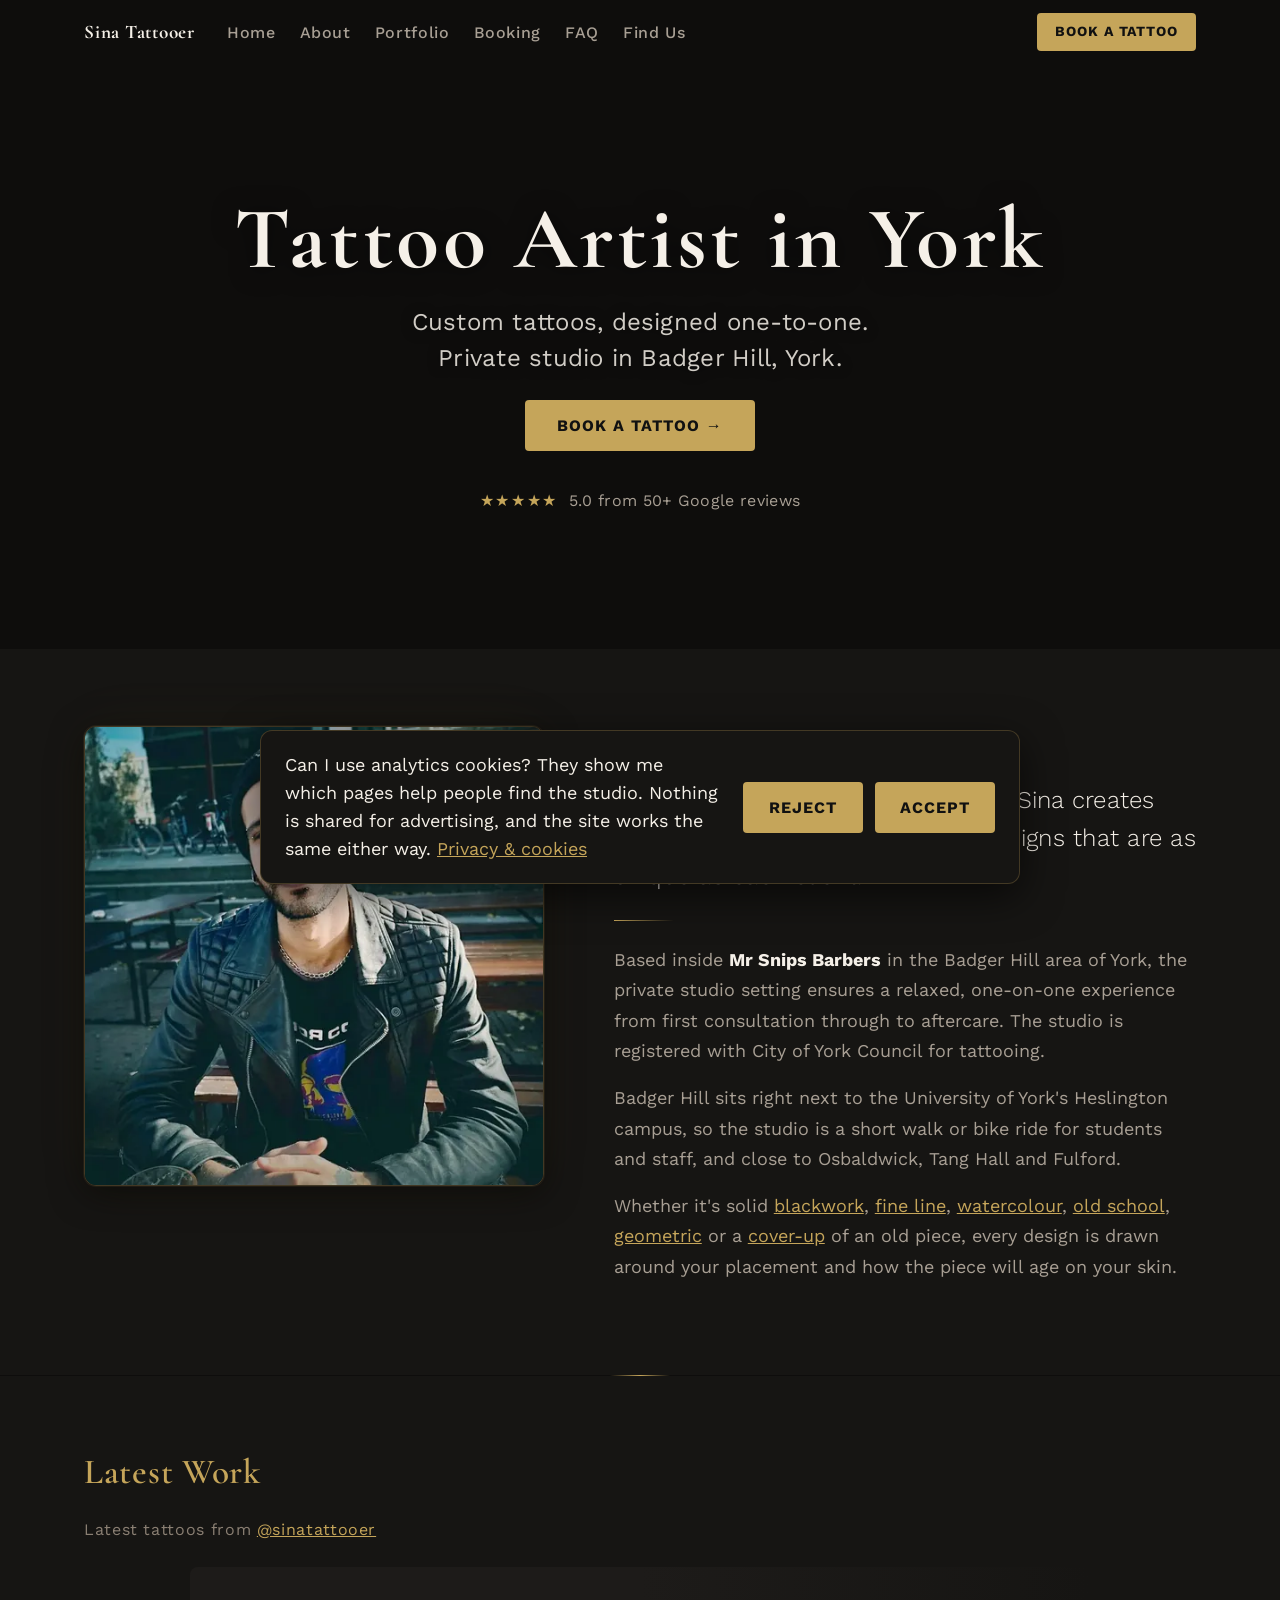
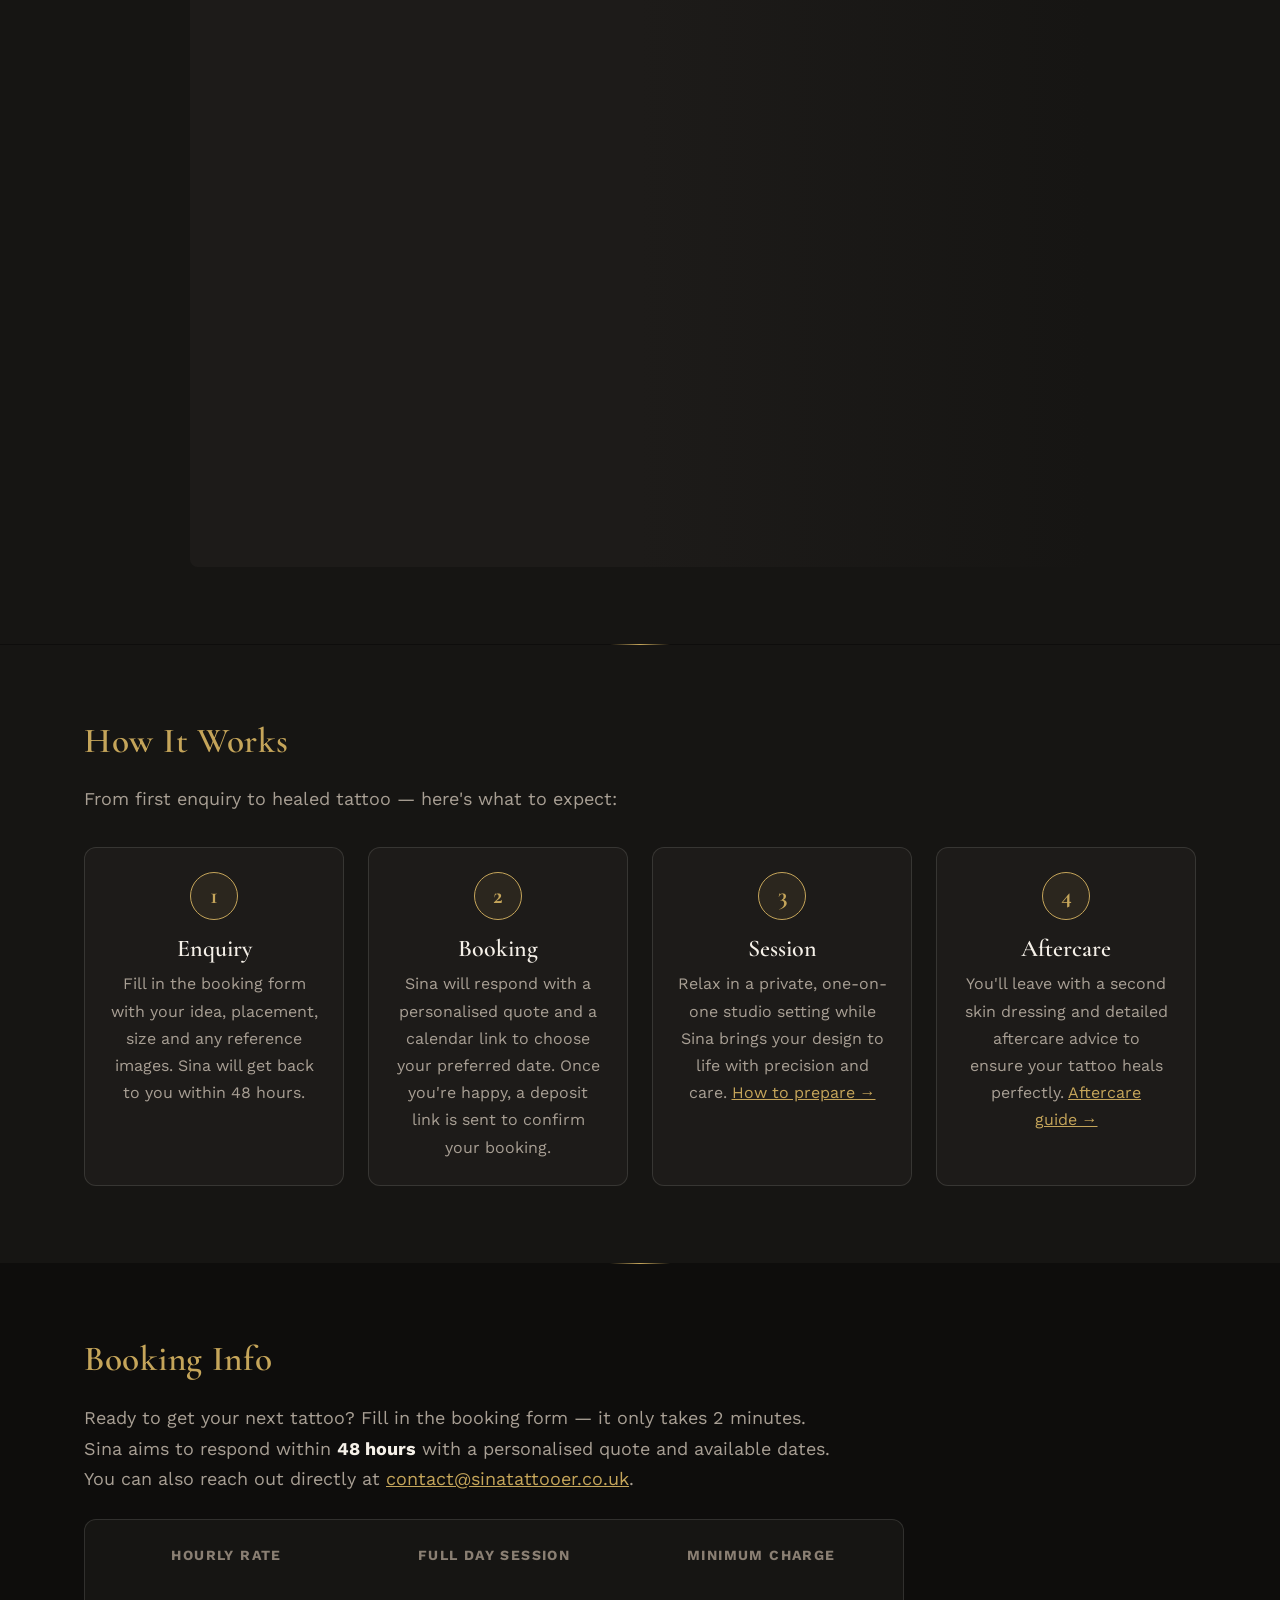
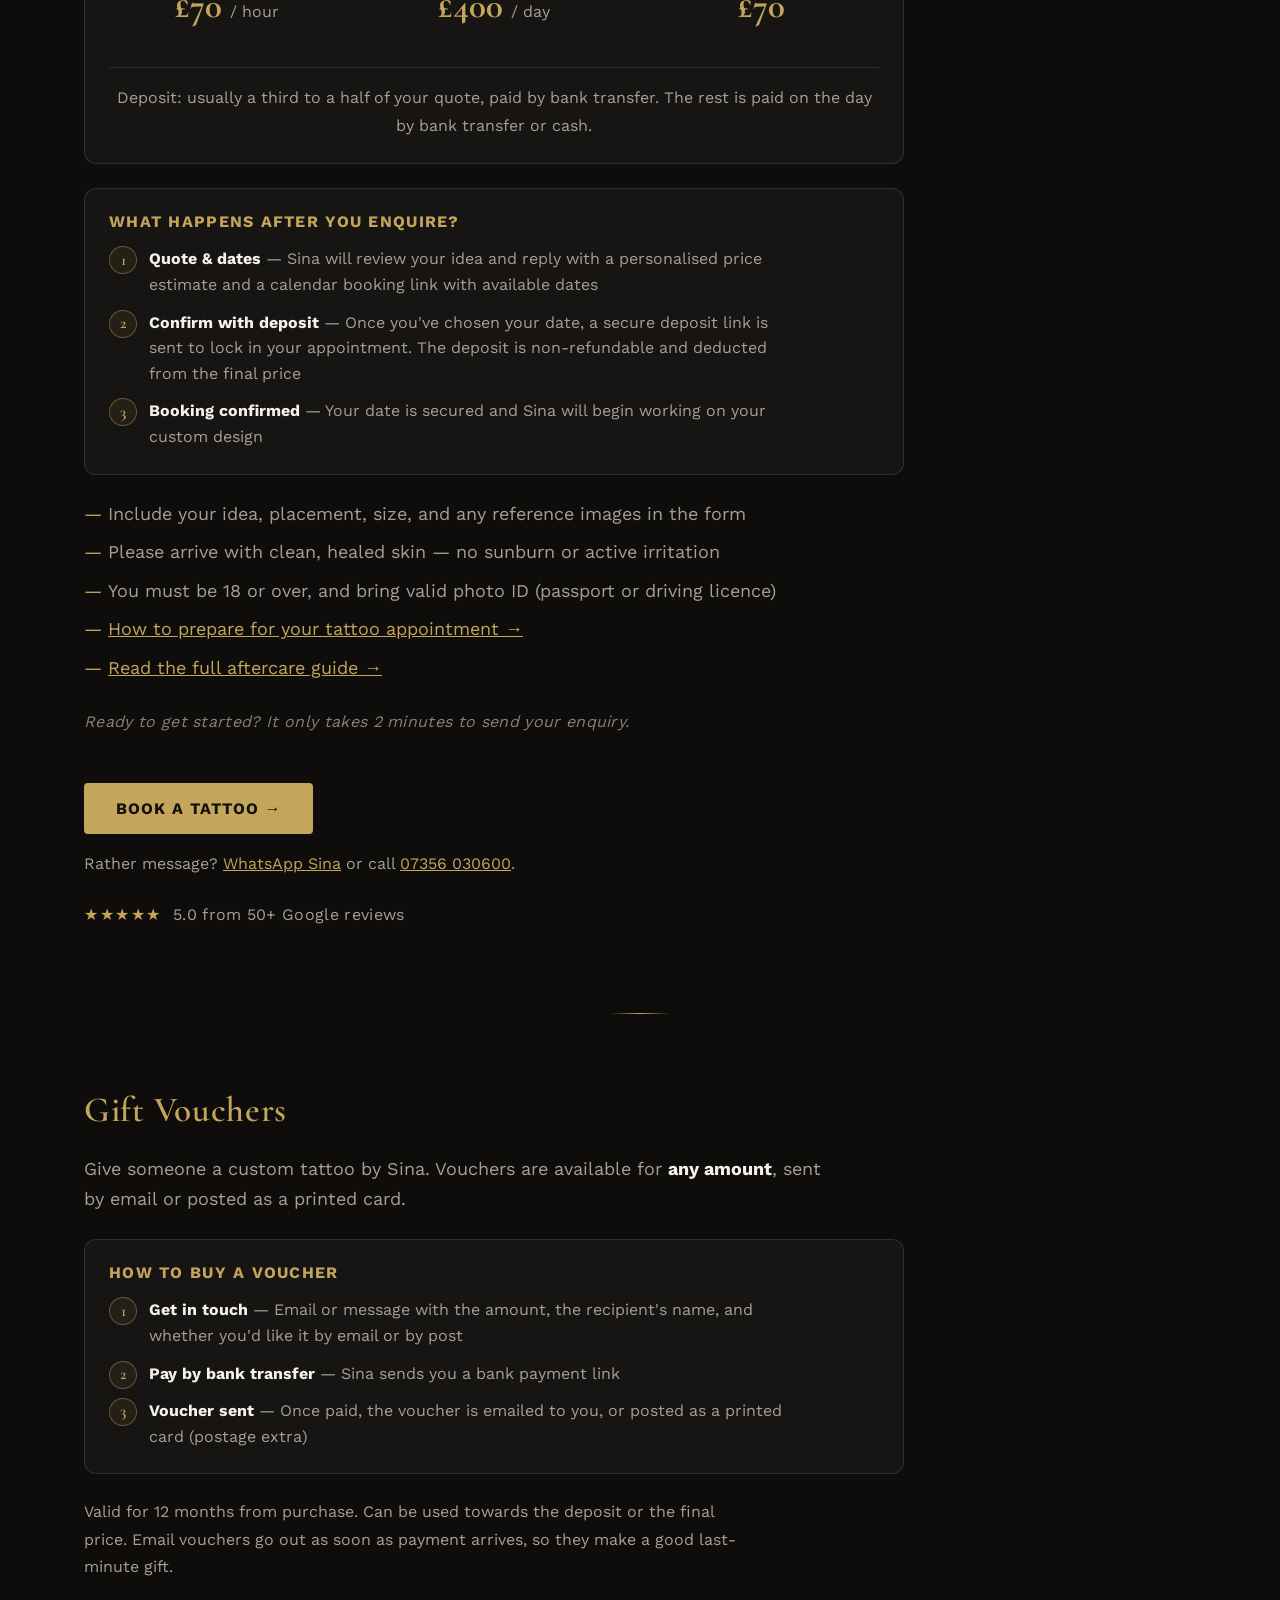
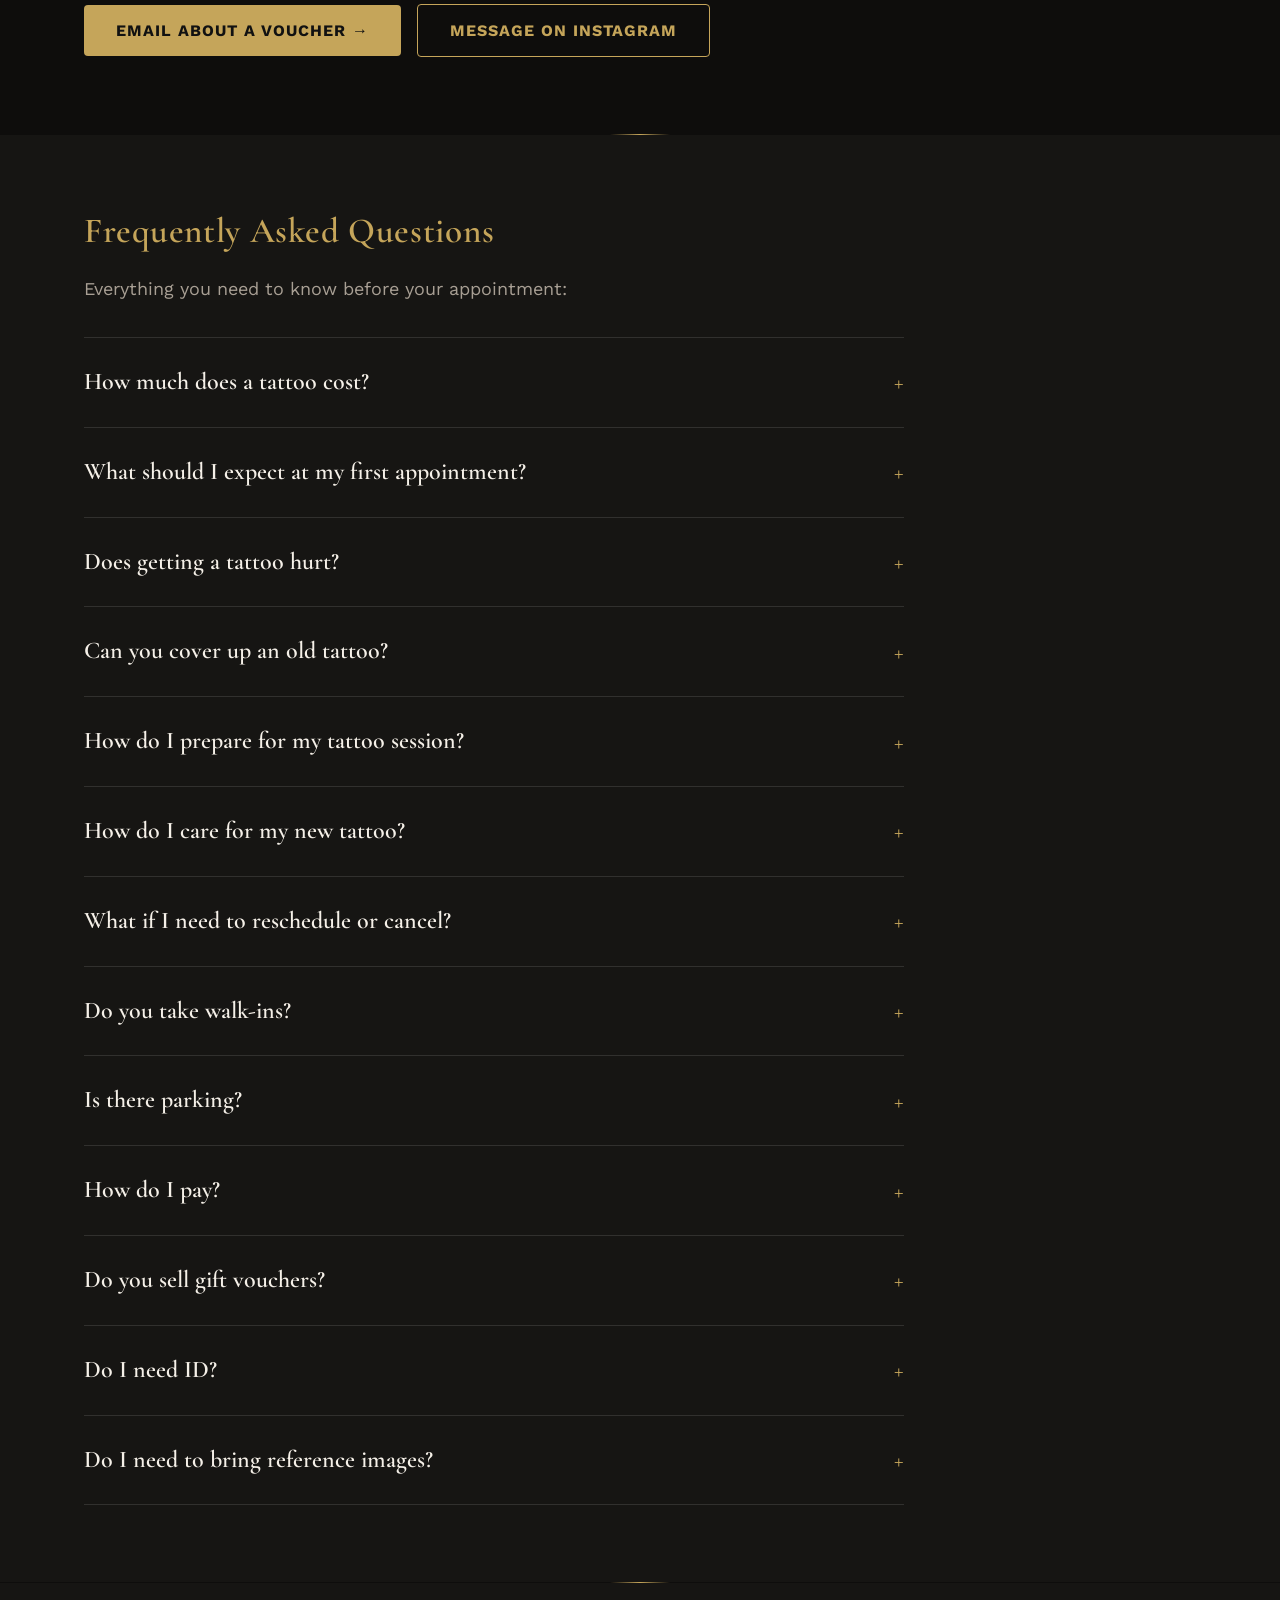
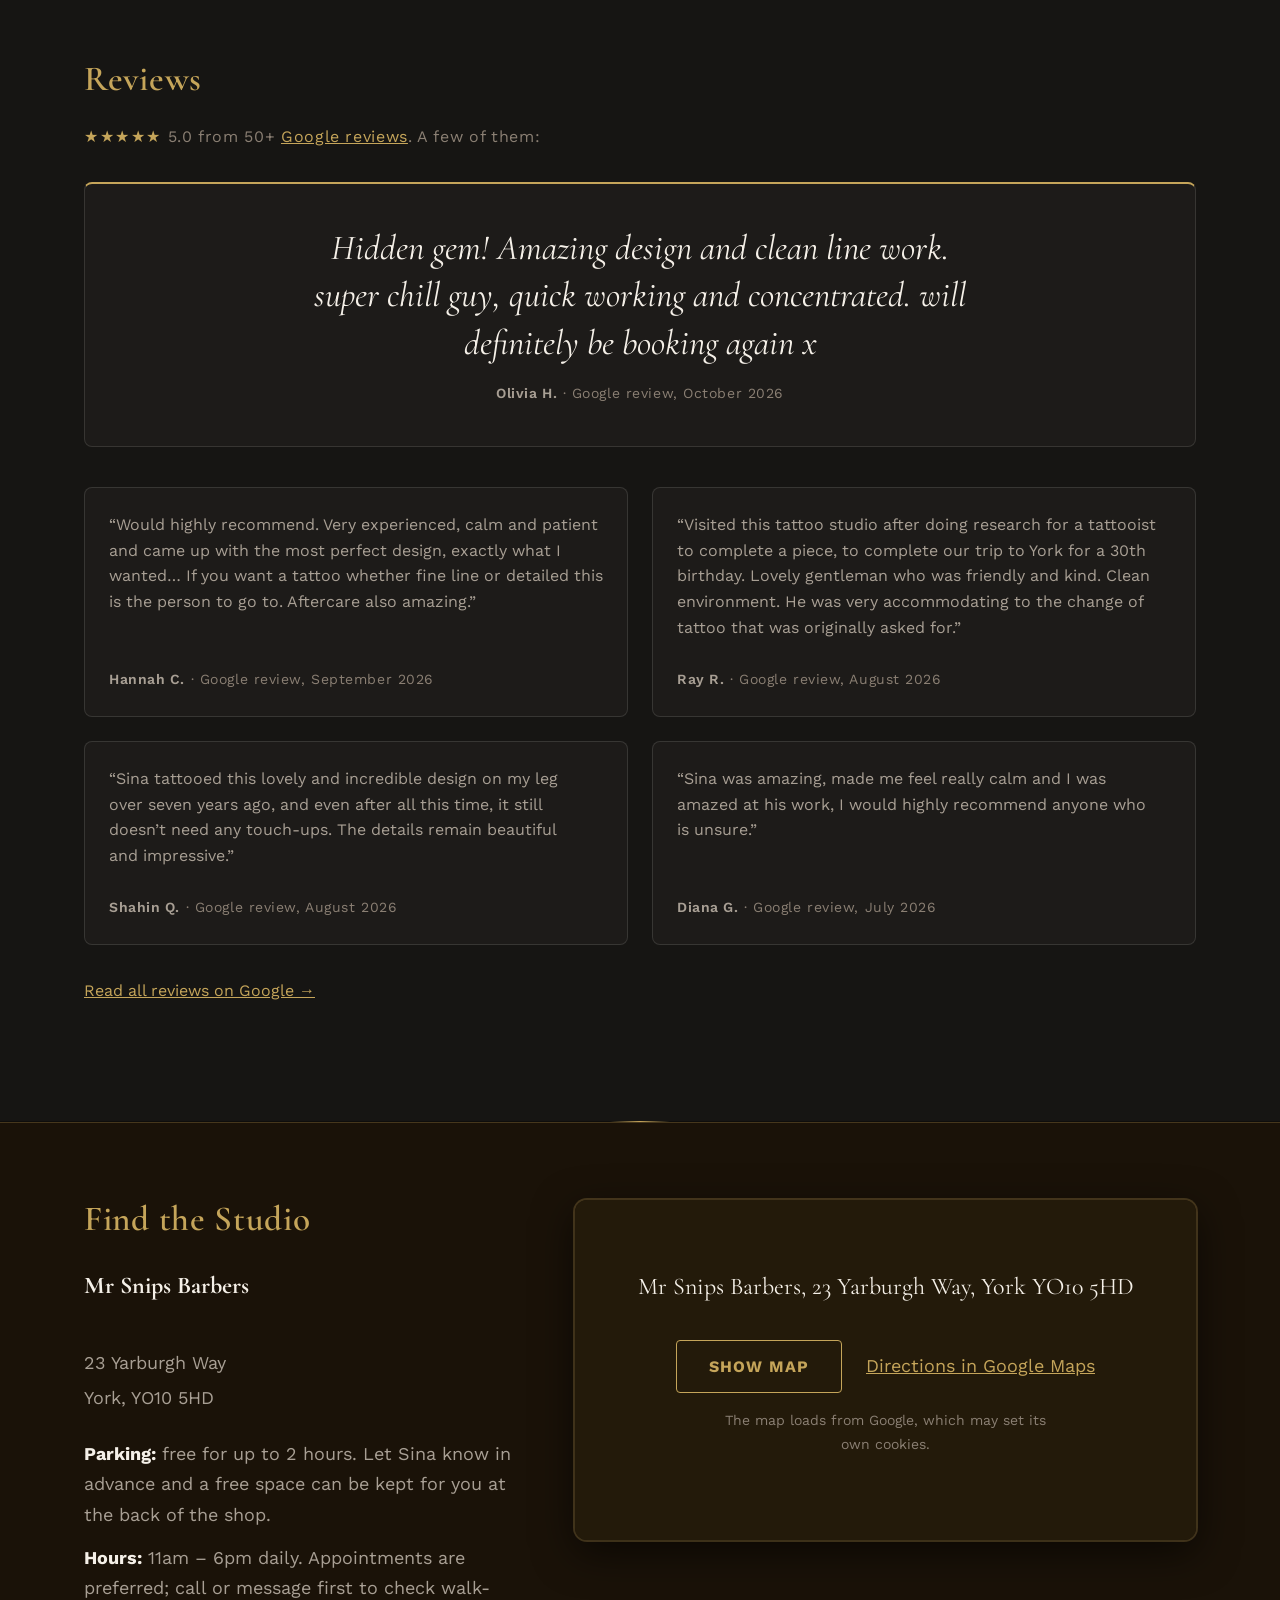
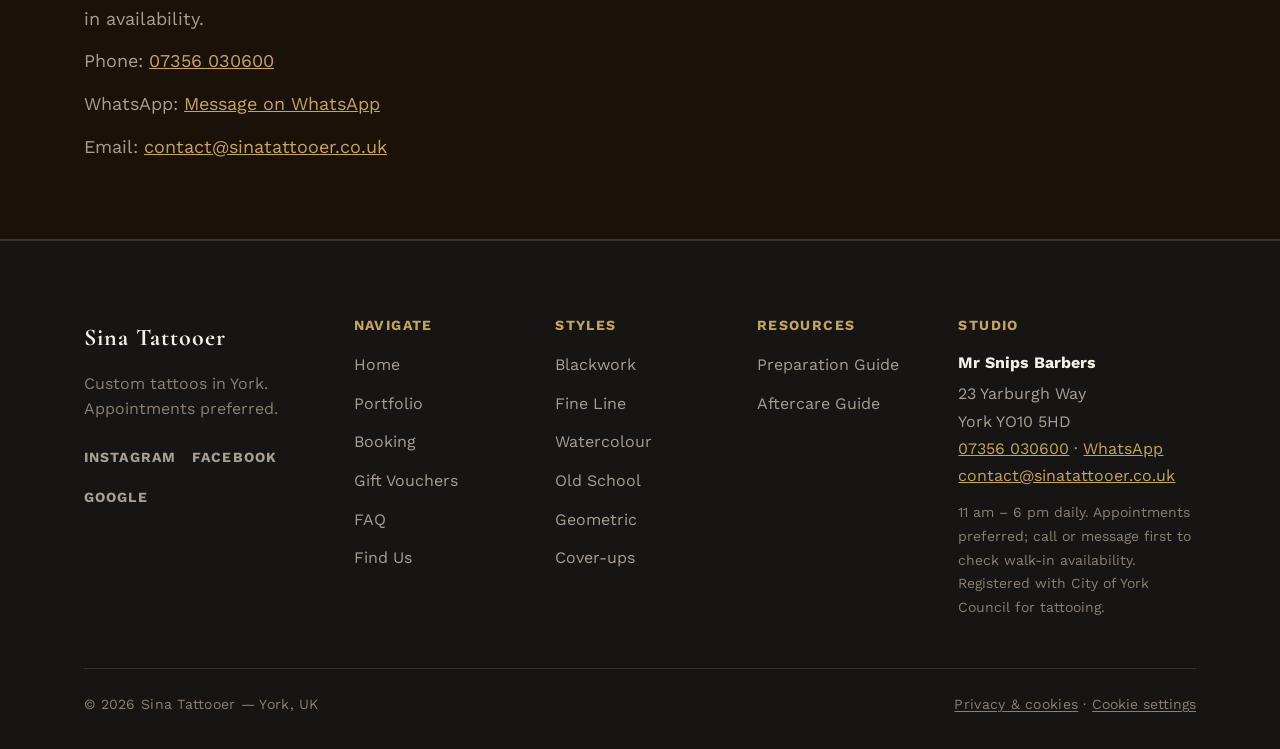
==== commit 58167a42: "P2 polish: share cards, schema, CSP, tap targets, parking - 1200x630 JPG share cards for 10 pages (s" ====
--- a/index.html
+++ b/index.html
@@ -49,10 +49,10 @@
   <meta property="og:url" content="https://sinatattooer.co.uk/" />
   <meta property="og:locale" content="en_GB" />
   <meta property="og:site_name" content="Sina Tattooer" />
-  <meta property="og:image" content="https://sinatattooer.co.uk/images/tattoo1.webp" />
-  <meta property="og:image:width" content="900" />
-  <meta property="og:image:height" content="1200" />
-  <meta property="og:image:type" content="image/webp" />
+  <meta property="og:image" content="https://sinatattooer.co.uk/images/share/home.jpg" />
+  <meta property="og:image:width" content="1200" />
+  <meta property="og:image:height" content="630" />
+  <meta property="og:image:type" content="image/jpeg" />
   <meta property="og:image:alt" content="Custom blackwork tattoo by Sina Tattooer, York" />
 
   <!-- Twitter / X Card -->
@@ -61,7 +61,7 @@
     content="Tattoo Artist in York — Private Tattoo Studio | Sina Tattooer" />
   <meta name="twitter:description"
     content="Tattoo artist in York, rated 5.0 from 50+ Google reviews. Custom fine line, blackwork, watercolour, old school and geometric tattoos, designed one-to-one." />
-  <meta name="twitter:image" content="https://sinatattooer.co.uk/images/tattoo1.webp" />
+  <meta name="twitter:image" content="https://sinatattooer.co.uk/images/share/home.jpg" />
   <meta name="twitter:image:alt" content="Custom blackwork tattoo by Sina Tattooer, York" />
 
   <title>Tattoo Artist in York — Private Tattoo Studio | Sina Tattooer</title>
@@ -72,11 +72,13 @@
     "@context": "https://schema.org",
     "@type": "TattooParlor",
     "name": "Sina Tattooer",
-    "description": "Custom blackwork, fine line, watercolour and geometric tattoos in York. Private studio with 9 years experience. Appointments preferred.",
+    "description": "Custom blackwork, fine line, watercolour and geometric tattoos in York. Private studio, tattooing professionally since 2017. Appointments preferred.",
     "url": "https://sinatattooer.co.uk",
     "email": "contact@sinatattooer.co.uk",
     "telephone": "+447356030600",
     "image": "https://sinatattooer.co.uk/images/tattoo1.webp",
+    "logo": "https://sinatattooer.co.uk/icon-512.png",
+    "hasMap": "https://maps.google.com/?cid=9494495319318612564",
     "address": {
       "@type": "PostalAddress",
       "streetAddress": "23 Yarburgh Way, Mr Snips Barbers",
@@ -109,12 +111,12 @@
       "@type": "OfferCatalog",
       "name": "Tattoo Styles",
       "itemListElement": [
-        {"@type": "Offer", "itemOffered": {"@type": "Service", "name": "Blackwork Tattoos York"}},
-        {"@type": "Offer", "itemOffered": {"@type": "Service", "name": "Fine Line Tattoos York"}},
-        {"@type": "Offer", "itemOffered": {"@type": "Service", "name": "Watercolour Tattoos York"}},
-        {"@type": "Offer", "itemOffered": {"@type": "Service", "name": "Old School Traditional Tattoos York"}},
-        {"@type": "Offer", "itemOffered": {"@type": "Service", "name": "Geometric Tattoos York"}},
-        {"@type": "Offer", "itemOffered": {"@type": "Service", "name": "Cover-Up Tattoos York"}}
+        {"@type": "Offer", "itemOffered": {"@type": "Service", "name": "Blackwork Tattoos York"}, "priceSpecification": [{"@type": "UnitPriceSpecification", "price": 70, "priceCurrency": "GBP", "unitCode": "HUR", "unitText": "hour"}, {"@type": "UnitPriceSpecification", "price": 400, "priceCurrency": "GBP", "unitCode": "DAY", "unitText": "full day"}]},
+        {"@type": "Offer", "itemOffered": {"@type": "Service", "name": "Fine Line Tattoos York"}, "priceSpecification": [{"@type": "UnitPriceSpecification", "price": 70, "priceCurrency": "GBP", "unitCode": "HUR", "unitText": "hour"}, {"@type": "UnitPriceSpecification", "price": 400, "priceCurrency": "GBP", "unitCode": "DAY", "unitText": "full day"}]},
+        {"@type": "Offer", "itemOffered": {"@type": "Service", "name": "Watercolour Tattoos York"}, "priceSpecification": [{"@type": "UnitPriceSpecification", "price": 70, "priceCurrency": "GBP", "unitCode": "HUR", "unitText": "hour"}, {"@type": "UnitPriceSpecification", "price": 400, "priceCurrency": "GBP", "unitCode": "DAY", "unitText": "full day"}]},
+        {"@type": "Offer", "itemOffered": {"@type": "Service", "name": "Old School Traditional Tattoos York"}, "priceSpecification": [{"@type": "UnitPriceSpecification", "price": 70, "priceCurrency": "GBP", "unitCode": "HUR", "unitText": "hour"}, {"@type": "UnitPriceSpecification", "price": 400, "priceCurrency": "GBP", "unitCode": "DAY", "unitText": "full day"}]},
+        {"@type": "Offer", "itemOffered": {"@type": "Service", "name": "Geometric Tattoos York"}, "priceSpecification": [{"@type": "UnitPriceSpecification", "price": 70, "priceCurrency": "GBP", "unitCode": "HUR", "unitText": "hour"}, {"@type": "UnitPriceSpecification", "price": 400, "priceCurrency": "GBP", "unitCode": "DAY", "unitText": "full day"}]},
+        {"@type": "Offer", "itemOffered": {"@type": "Service", "name": "Cover-Up Tattoos York"}, "priceSpecification": [{"@type": "UnitPriceSpecification", "price": 70, "priceCurrency": "GBP", "unitCode": "HUR", "unitText": "hour"}, {"@type": "UnitPriceSpecification", "price": 400, "priceCurrency": "GBP", "unitCode": "DAY", "unitText": "full day"}]}
       ]
     }
   }
@@ -147,7 +149,7 @@
 
 
   <link rel="manifest" href="/manifest.json" />
-  <link rel="stylesheet" href="style.css?v=20261122a" />
+  <link rel="stylesheet" href="style.css?v=20261122b" />
 </head>
 
 <body id="top">
@@ -203,13 +205,14 @@
         </div>
         <div class="about-text">
           <h2>About Me</h2>
-          <p class="about-lead">With over 9 years of professional tattooing experience since 2017, Sina creates deeply
-            personal, custom
+          <p class="about-lead">Tattooing professionally since 2017, Sina creates deeply personal, custom
             tattoo designs that are as unique as each client.</p>
           <hr class="about-divider" />
           <p>Based inside <strong>Mr Snips Barbers</strong> in the Badger Hill area of York, the private studio setting
             ensures a relaxed, one-on-one experience from first consultation through to aftercare. The studio is
             registered with City of York Council for tattooing.</p>
+          <p>Badger Hill sits right next to the University of York's Heslington campus, so the studio is a short walk
+            or bike ride for students and staff, and close to Osbaldwick, Tang Hall and Fulford.</p>
           <p>Whether it's solid <a href="/blackwork-tattoos-york">blackwork</a>,
             <a href="/fineline-tattoos-york">fine line</a>, <a href="/watercolour-tattoos-york">watercolour</a>,
             <a href="/oldschool-tattoos-york">old school</a>, <a href="/geometric-tattoos-york">geometric</a> or a
@@ -478,6 +481,16 @@
                 <p>Appointments are preferred, but walk-ins are possible when there's a free slot. Call or message first
                   to check walk-in availability: <a href="tel:+447356030600">07356 030600</a> or
                   <a href="https://wa.me/message/T7P2PQ6A7SHEK1" target="_blank" rel="noopener noreferrer" data-cta="faq-whatsapp">WhatsApp</a>.</p>
+              </div>
+            </div>
+          </div>
+
+          <div class="faq-item">
+            <button class="faq-question" aria-expanded="false">Is there parking?</button>
+            <div class="faq-answer" role="region">
+              <div class="faq-answer-inner">
+                <p>Yes. Parking near the studio is free for up to 2 hours. For a longer session, let Sina know before
+                  your appointment and a free space can be kept for you at the back of the shop.</p>
               </div>
             </div>
           </div>
@@ -590,6 +603,8 @@
             23 Yarburgh Way<br />
             York, YO10 5HD
           </p>
+          <p class="contact-parking"><strong>Parking:</strong> free for up to 2 hours. Let Sina know in advance and a
+            free space can be kept for you at the back of the shop.</p>
           <p class="contact-hours"><strong>Hours:</strong> 11am &ndash; 6pm daily. Appointments are preferred; call or
             message first to check walk-in availability.</p>
           <p class="contact-phone">Phone: <a href="tel:+447356030600" data-cta="contact-phone">07356 030600</a></p>
@@ -664,7 +679,7 @@
   <!-- /partial:footer -->
 
   <script src="components.js?v=20261122a"></script>
-  <script src="main.js?v=20261122a"></script>
+  <script src="main.js?v=20261122b"></script>
 
   <!-- FAQPage Schema -->
   <script type="application/ld+json">
@@ -738,6 +753,14 @@
       },
       {
         "@type": "Question",
+        "name": "Is there parking?",
+        "acceptedAnswer": {
+          "@type": "Answer",
+          "text": "Yes. Parking near the studio is free for up to 2 hours. For a longer session, let Sina know before your appointment and a free space can be kept for you at the back of the shop."
+        }
+      },
+      {
+        "@type": "Question",
         "name": "How do I pay?",
         "acceptedAnswer": {
           "@type": "Answer",
--- a/style.css
+++ b/style.css
@@ -861,12 +861,14 @@
 
 .contact-email { margin-bottom: 0; }
 
-.contact-hours {
+.contact-hours,
+.contact-parking {
   margin-bottom: var(--space-3);
   color: var(--color-text-muted);
 }
 
 .contact-hours strong,
+.contact-parking strong,
 .contact-phone strong {
   color: var(--color-text);
 }
@@ -2072,6 +2074,28 @@
   .footer-contact { grid-column: 1 / -1; }
 }
 
+/* Touch screens: give footer and contact links a finger-sized hit area
+   (44px tall) without changing how they look. */
+@media (pointer: coarse), (max-width: 768px) {
+  .footer-social { gap: var(--space-2) var(--space-6); margin-top: var(--space-4); }
+  .footer-social a,
+  .footer-col ul a,
+  .footer-legal a,
+  .footer-cookie-btn {
+    display: inline-flex;
+    align-items: center;
+    min-height: 44px;
+  }
+  .footer-col ul { gap: 0; }
+  .footer-col h3 { margin-bottom: var(--space-2); }
+  .footer-contact address a,
+  .contact-details a {
+    display: inline-block;
+    line-height: 44px;
+  }
+  .footer-bottom { align-items: center; }
+}
+
 /* ============================================
    VISIBLE BREADCRUMBS
    ============================================ */
@@ -2560,9 +2584,14 @@
 .cookie-banner__btn:focus-visible { outline: 2px solid var(--color-accent-hover); outline-offset: 2px; }
 .has-cookie-banner .back-to-top { bottom: 9rem; }
 @media (max-width: 480px) {
+  /* Compact on phones: smaller text and padding, buttons side by side,
+     so the banner covers as little of the first screen as possible. */
   .cookie-banner { left: 8px; right: 8px; bottom: 8px; }
-  .cookie-banner__actions { width: 100%; }
-  .cookie-banner__btn { flex: 1; }
+  .cookie-banner__inner { gap: 0.625rem; padding: 0.75rem 0.875rem; }
+  .cookie-banner__text { flex-basis: 100%; font-size: var(--text-sm); line-height: 1.45; }
+  .cookie-banner__actions { width: 100%; gap: 0.5rem; }
+  .cookie-banner__btn { flex: 1; min-width: 0; padding: var(--space-2) var(--space-4); }
+  .has-cookie-banner .back-to-top { bottom: 8.5rem; }
 }
 
 .footer-legal { margin: 0; }
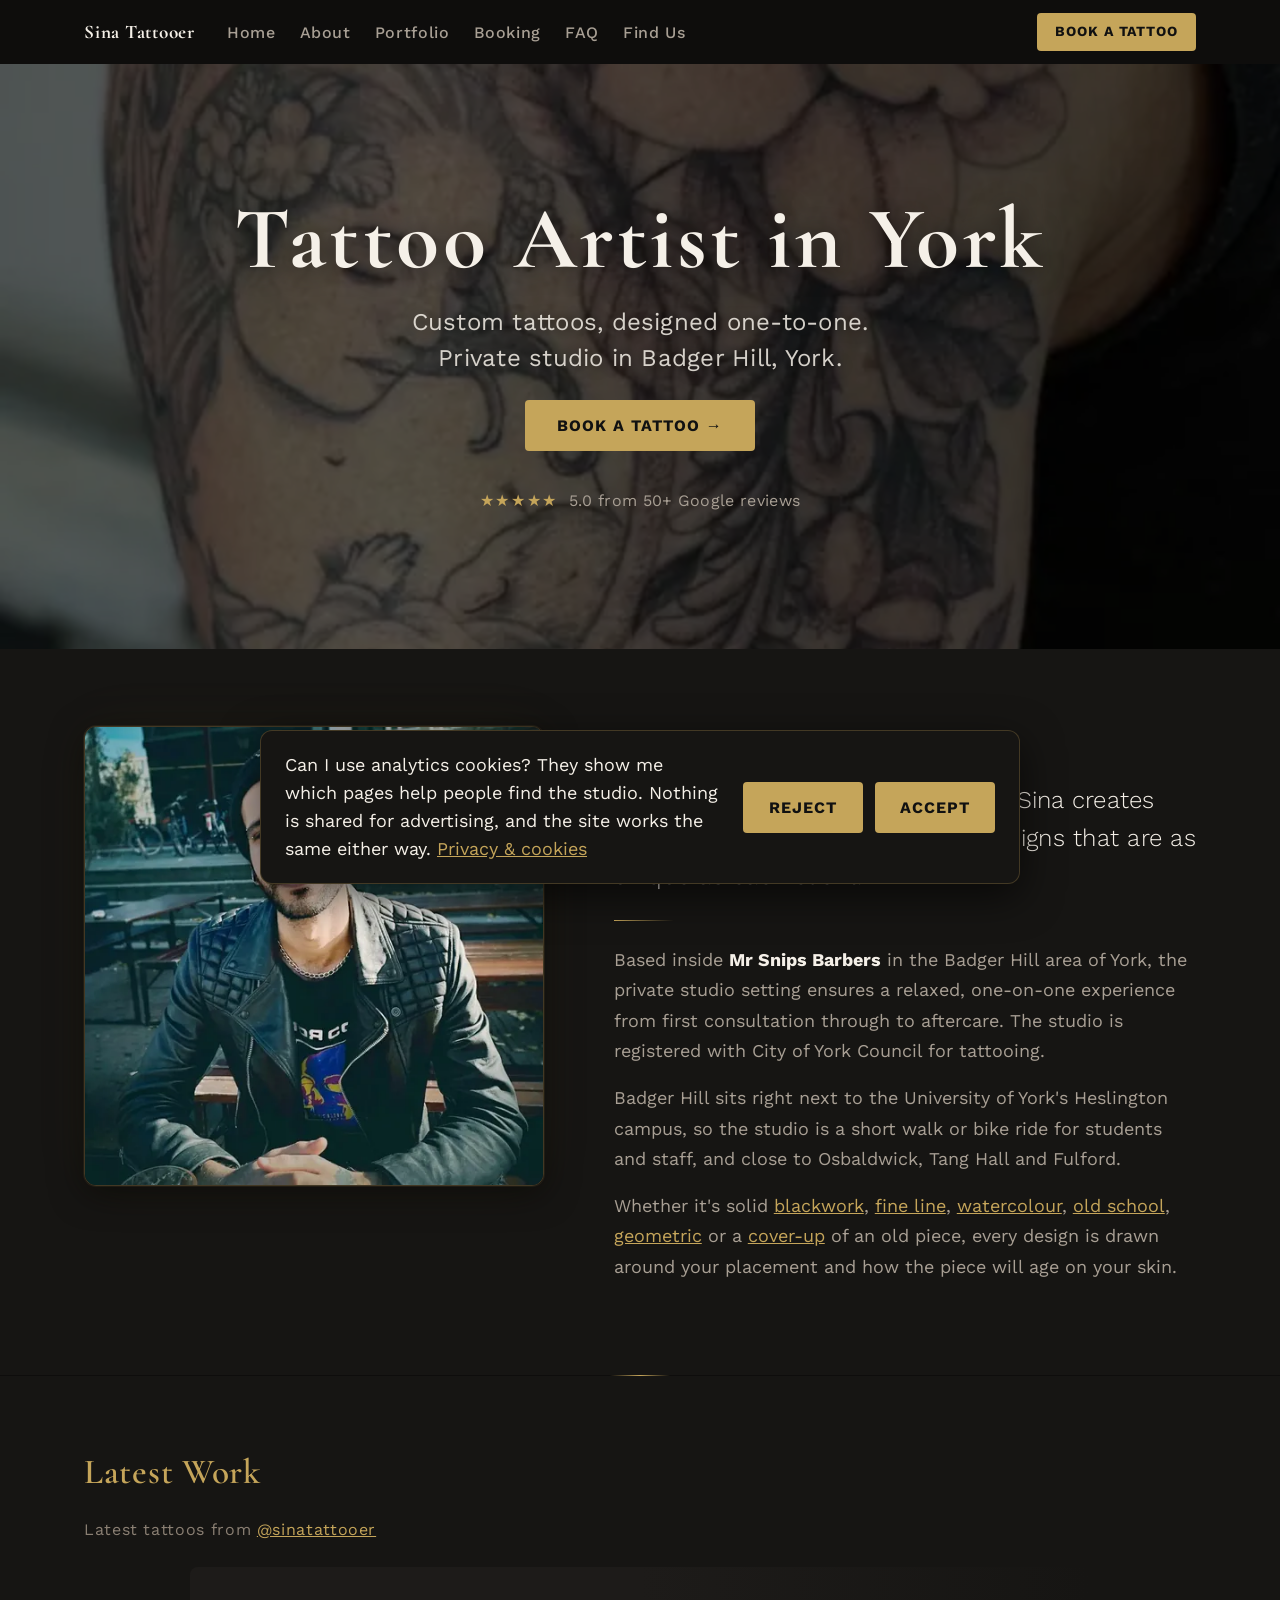
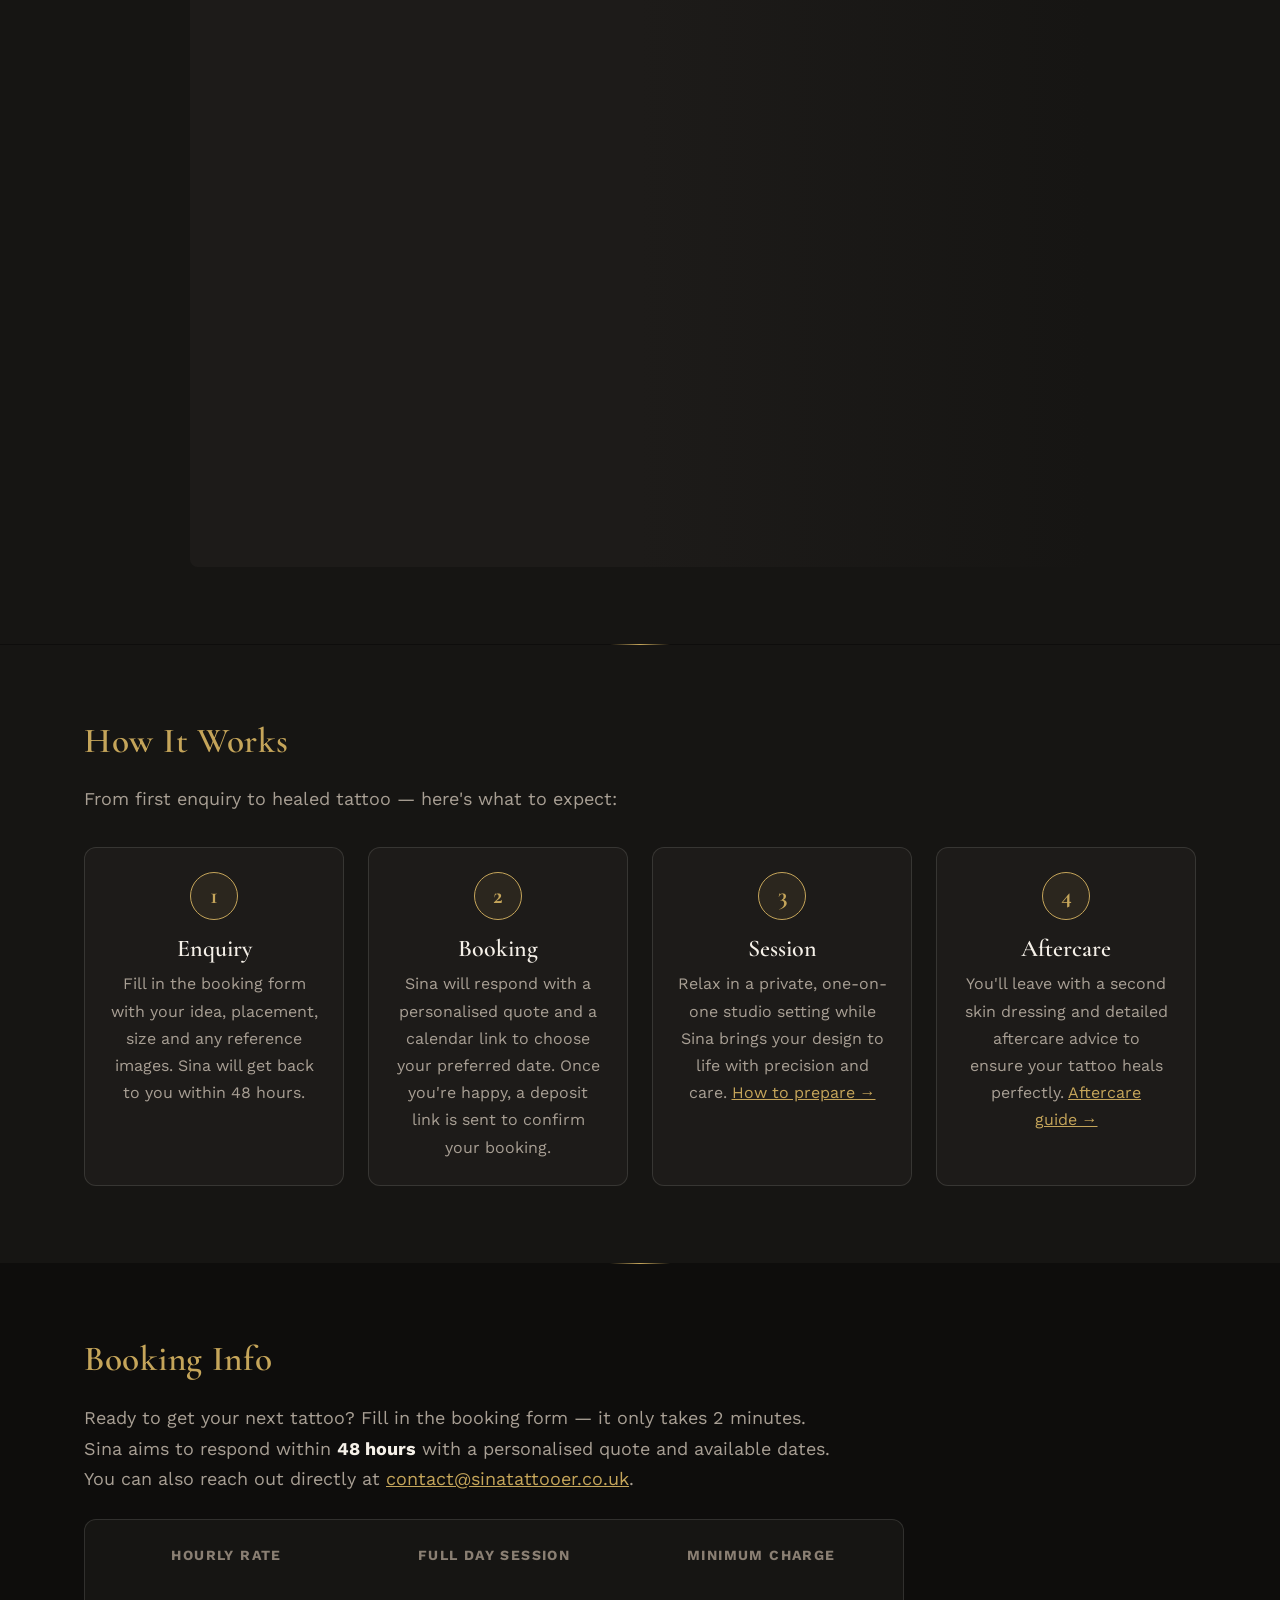
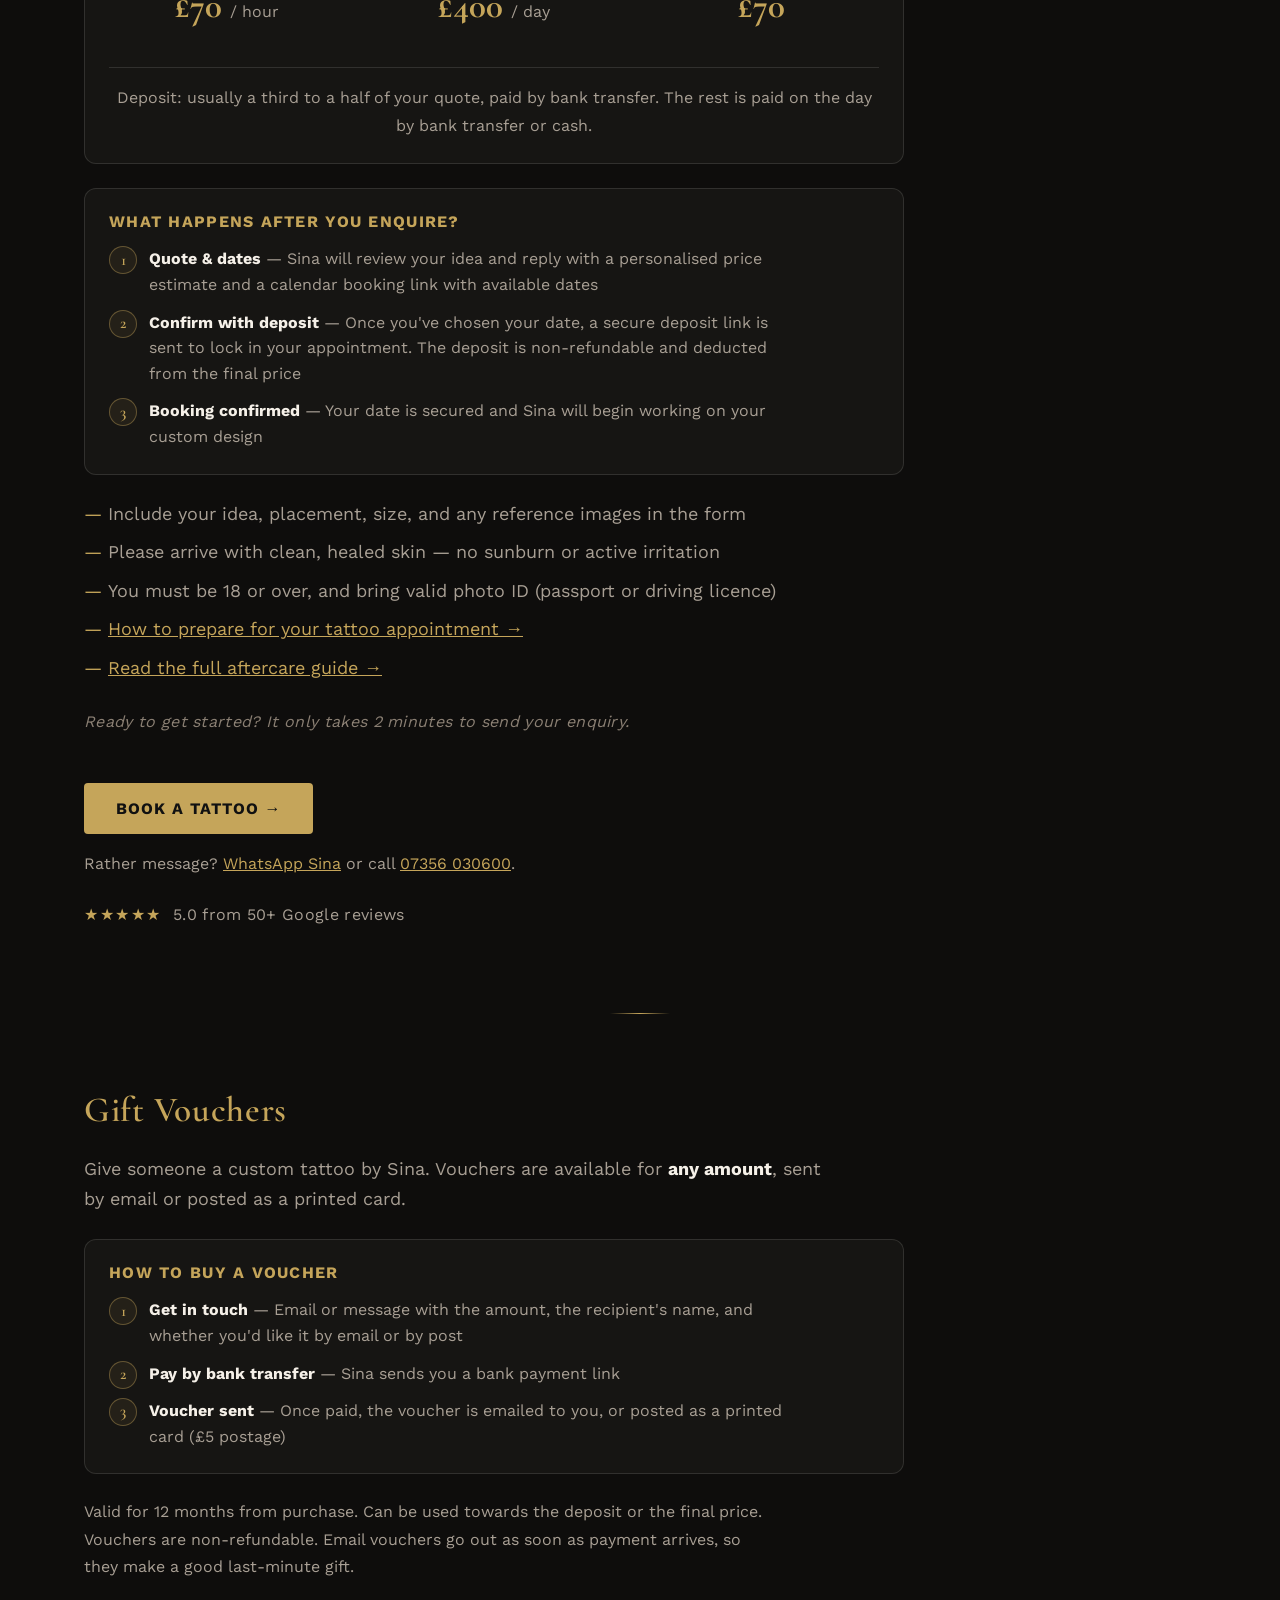
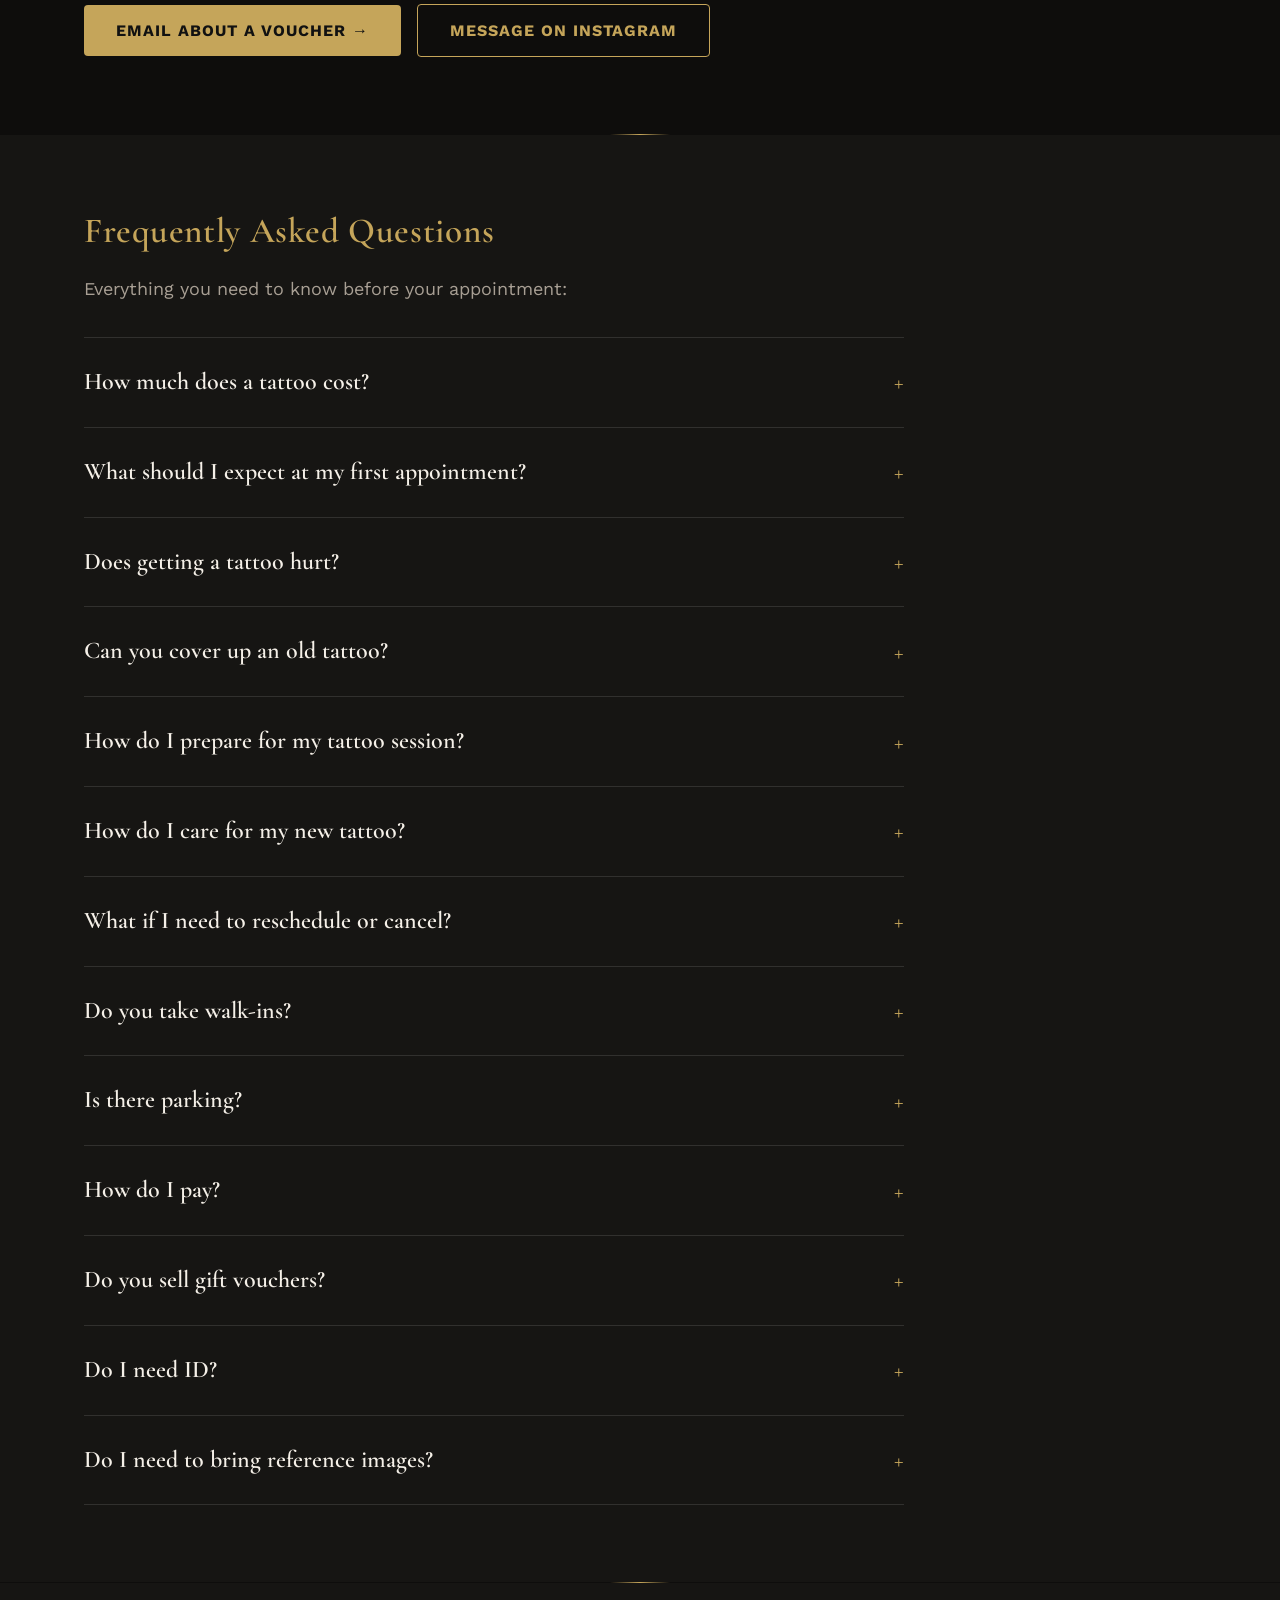
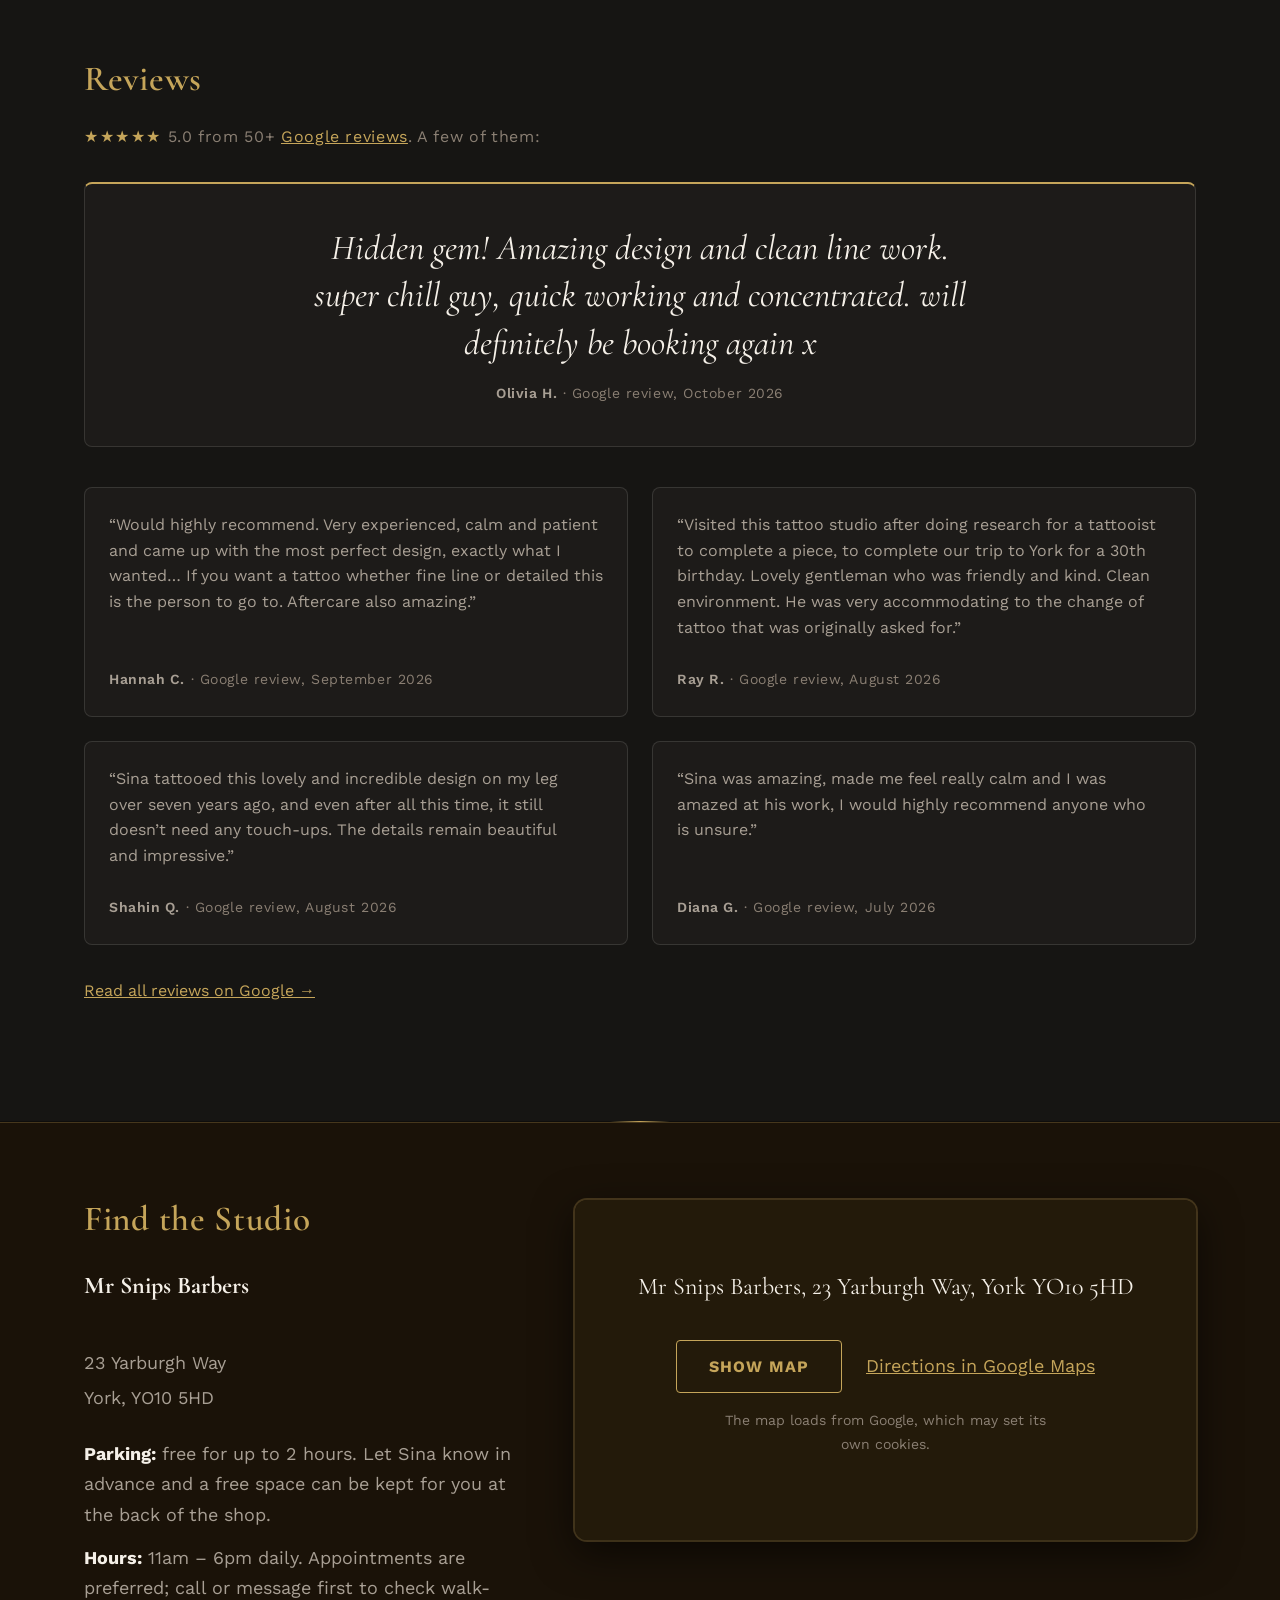
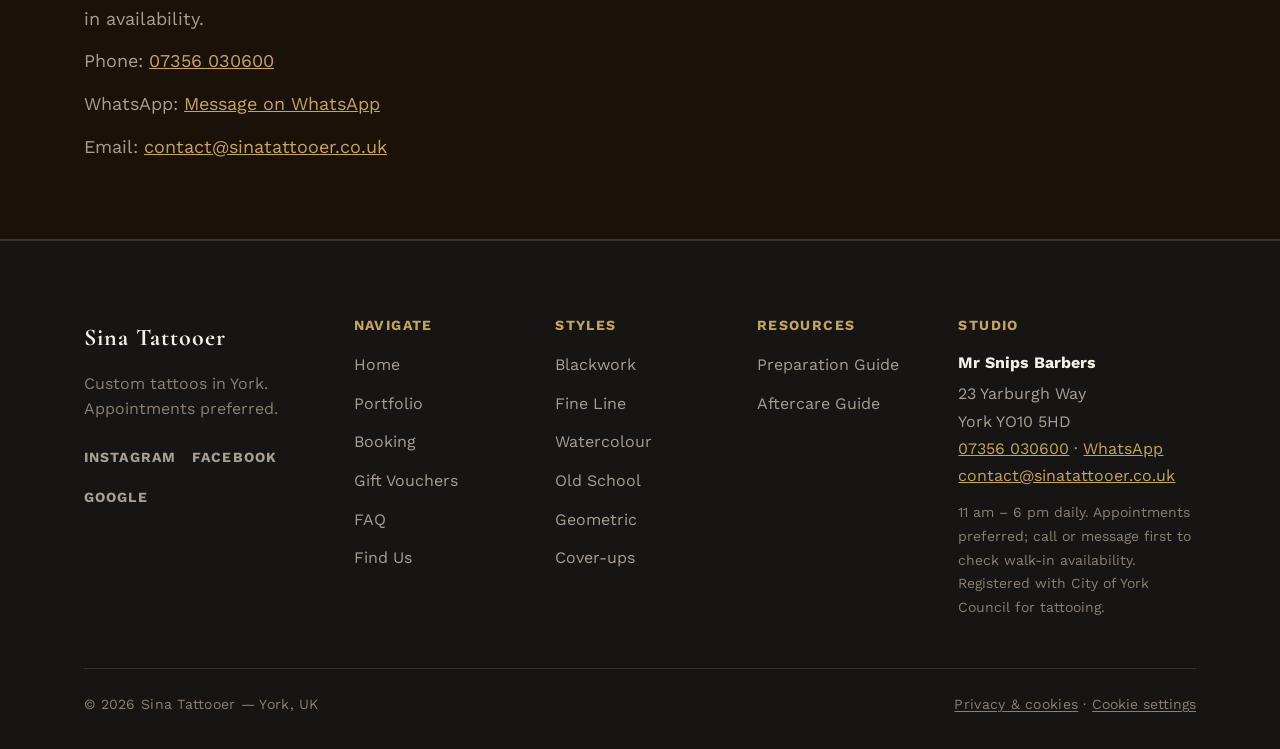
==== commit 08601793: "Vouchers: non-refundable, £5 postage Co-Authored-By: Claude Opus 5.5 <noreply@anthropic.com>" ====
--- a/index.html
+++ b/index.html
@@ -347,12 +347,12 @@
             whether you'd like it by email or by post</li>
           <li><strong>Pay by bank transfer</strong> &mdash; Sina sends you a bank payment link</li>
           <li><strong>Voucher sent</strong> &mdash; Once paid, the voucher is emailed to you, or posted as a printed
-            card (postage extra)</li>
+            card (&pound;5 postage)</li>
         </ol>
       </div>
 
       <p class="vouchers-terms">Valid for 12 months from purchase. Can be used towards the deposit or the final
-        price. Email vouchers go out as soon as payment arrives, so they make a good last-minute gift.</p>
+        price. Vouchers are non-refundable. Email vouchers go out as soon as payment arrives, so they make a good last-minute gift.</p>
 
       <div class="vouchers-actions">
         <a href="mailto:contact@sinatattooer.co.uk?subject=Gift%20voucher&amp;body=Amount%3A%20%0ARecipient's%20name%3A%20%0ABy%20email%20or%20post%3A%20"
@@ -514,8 +514,8 @@
             <div class="faq-answer" role="region">
               <div class="faq-answer-inner">
                 <p>Yes, for any amount. Email or message with the amount and the recipient's name, pay by bank transfer,
-                  and the voucher is emailed to you or posted as a printed card (postage extra). Vouchers are valid for
-                  12 months and can be used towards the deposit or the final price.</p>
+                  and the voucher is emailed to you or posted as a printed card (&pound;5 postage). Vouchers are valid for
+                  12 months, can be used towards the deposit or the final price, and are non-refundable.</p>
                 <p><a href="#vouchers">How to buy a voucher &rarr;</a></p>
               </div>
             </div>
@@ -772,7 +772,7 @@
         "name": "Do you sell gift vouchers?",
         "acceptedAnswer": {
           "@type": "Answer",
-          "text": "Yes, for any amount. Email or message with the amount and the recipient's name, pay by bank transfer, and the voucher is emailed to you or posted as a printed card (postage extra). Vouchers are valid for 12 months and can be used towards the deposit or the final price."
+          "text": "Yes, for any amount. Email or message with the amount and the recipient's name, pay by bank transfer, and the voucher is emailed to you or posted as a printed card (£5 postage). Vouchers are valid for 12 months, can be used towards the deposit or the final price, and are non-refundable."
         }
       },
       {
